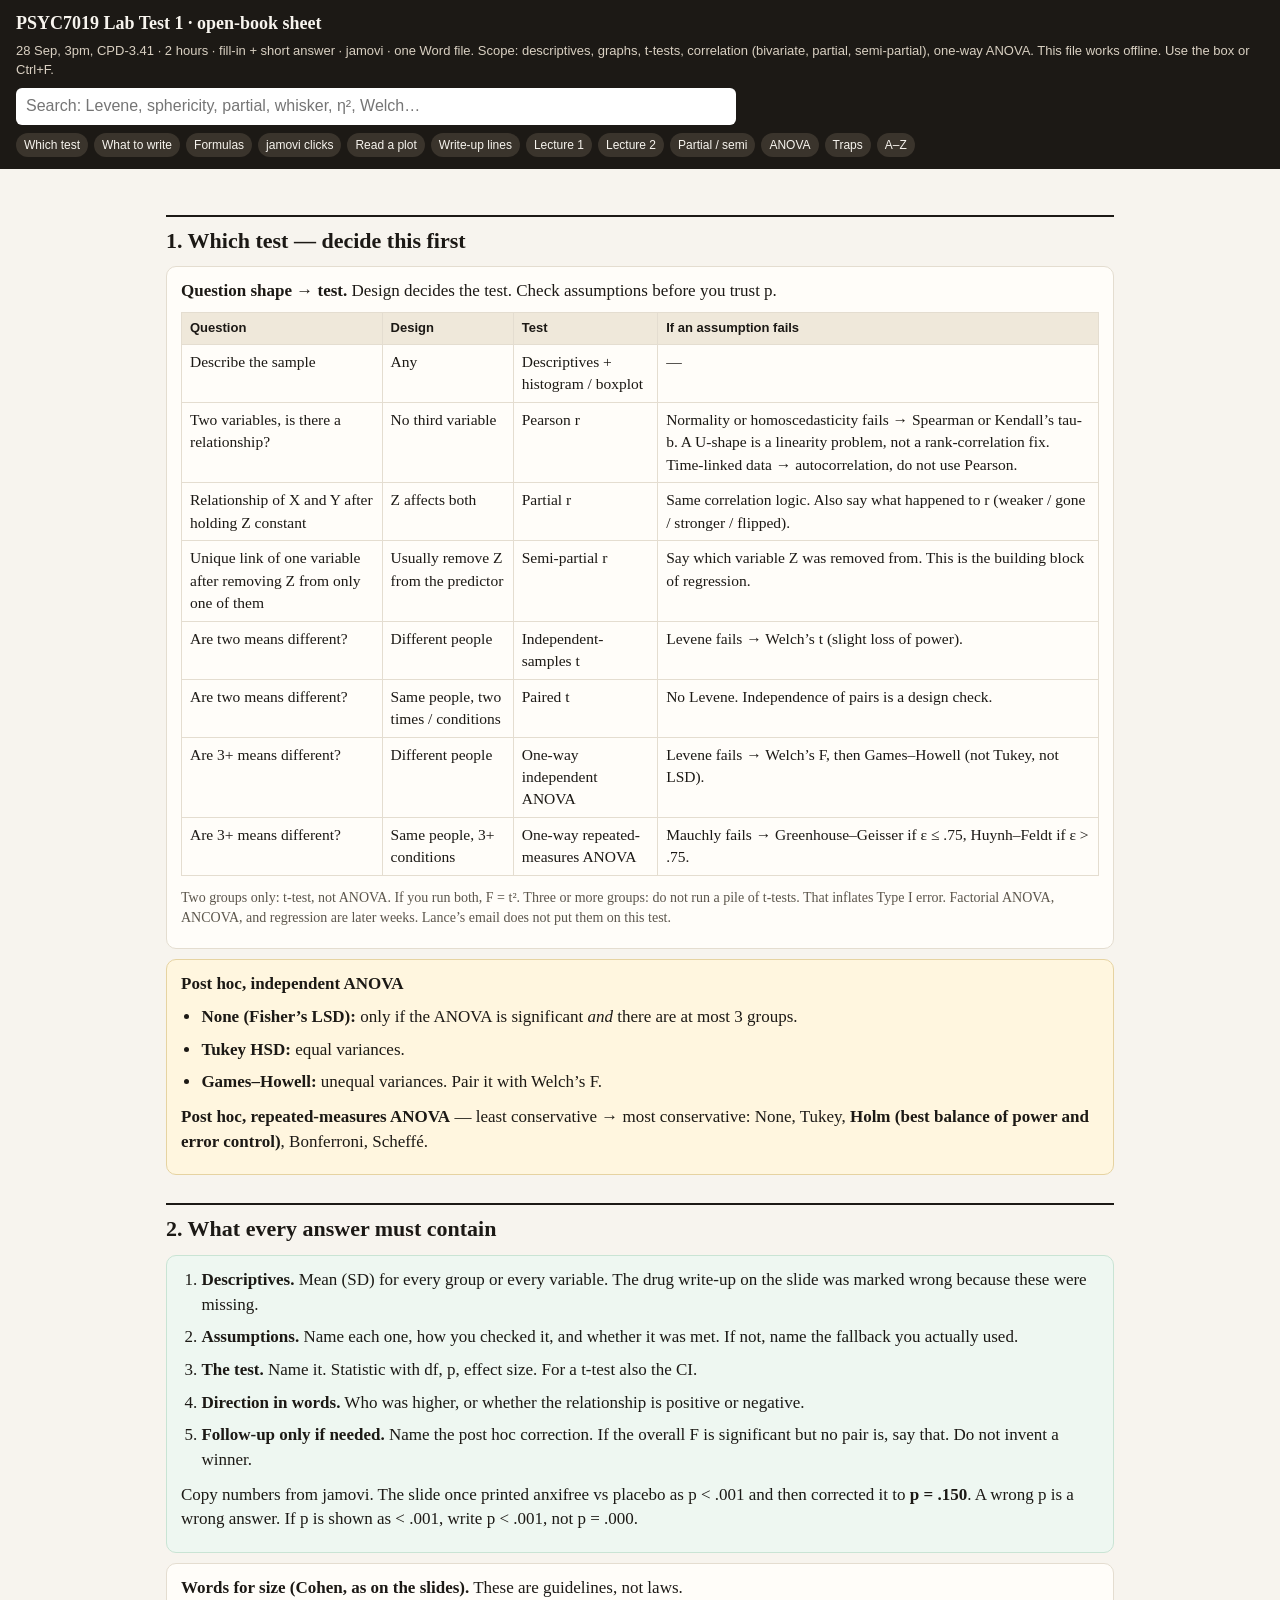
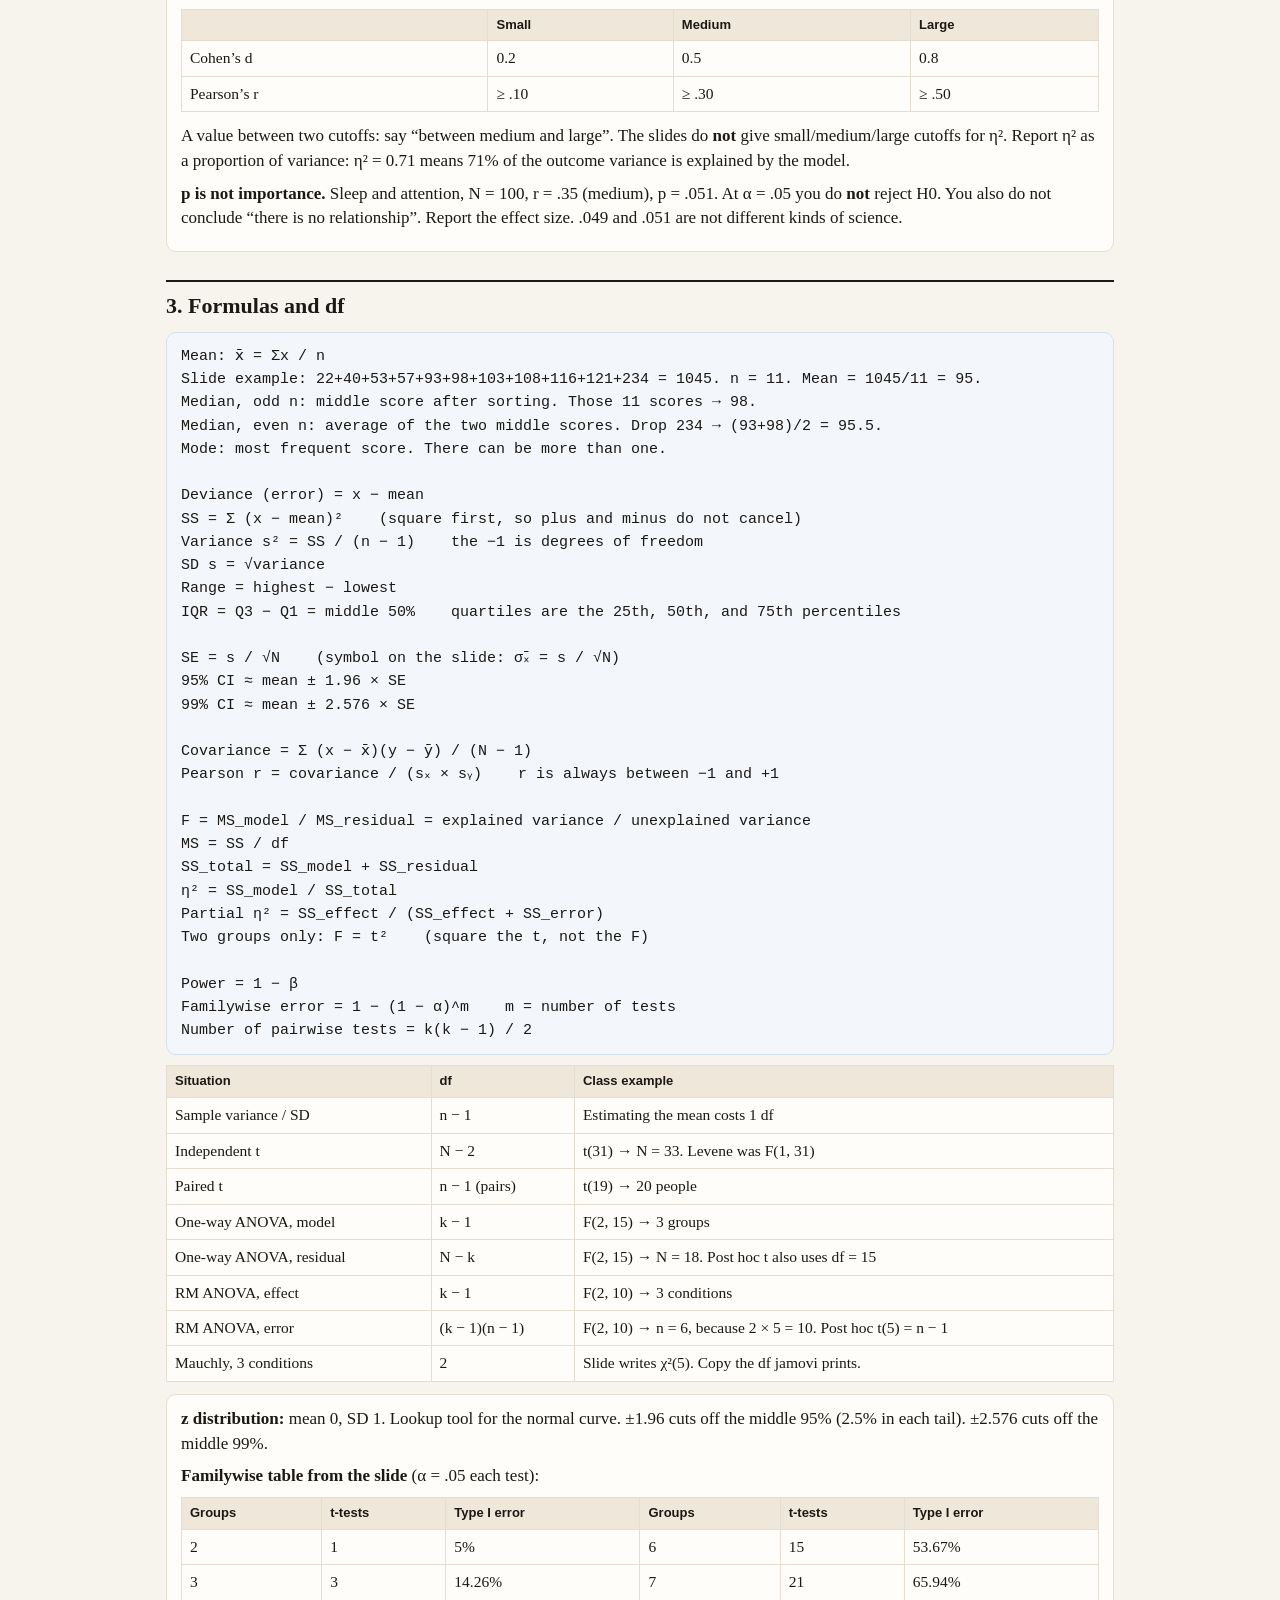
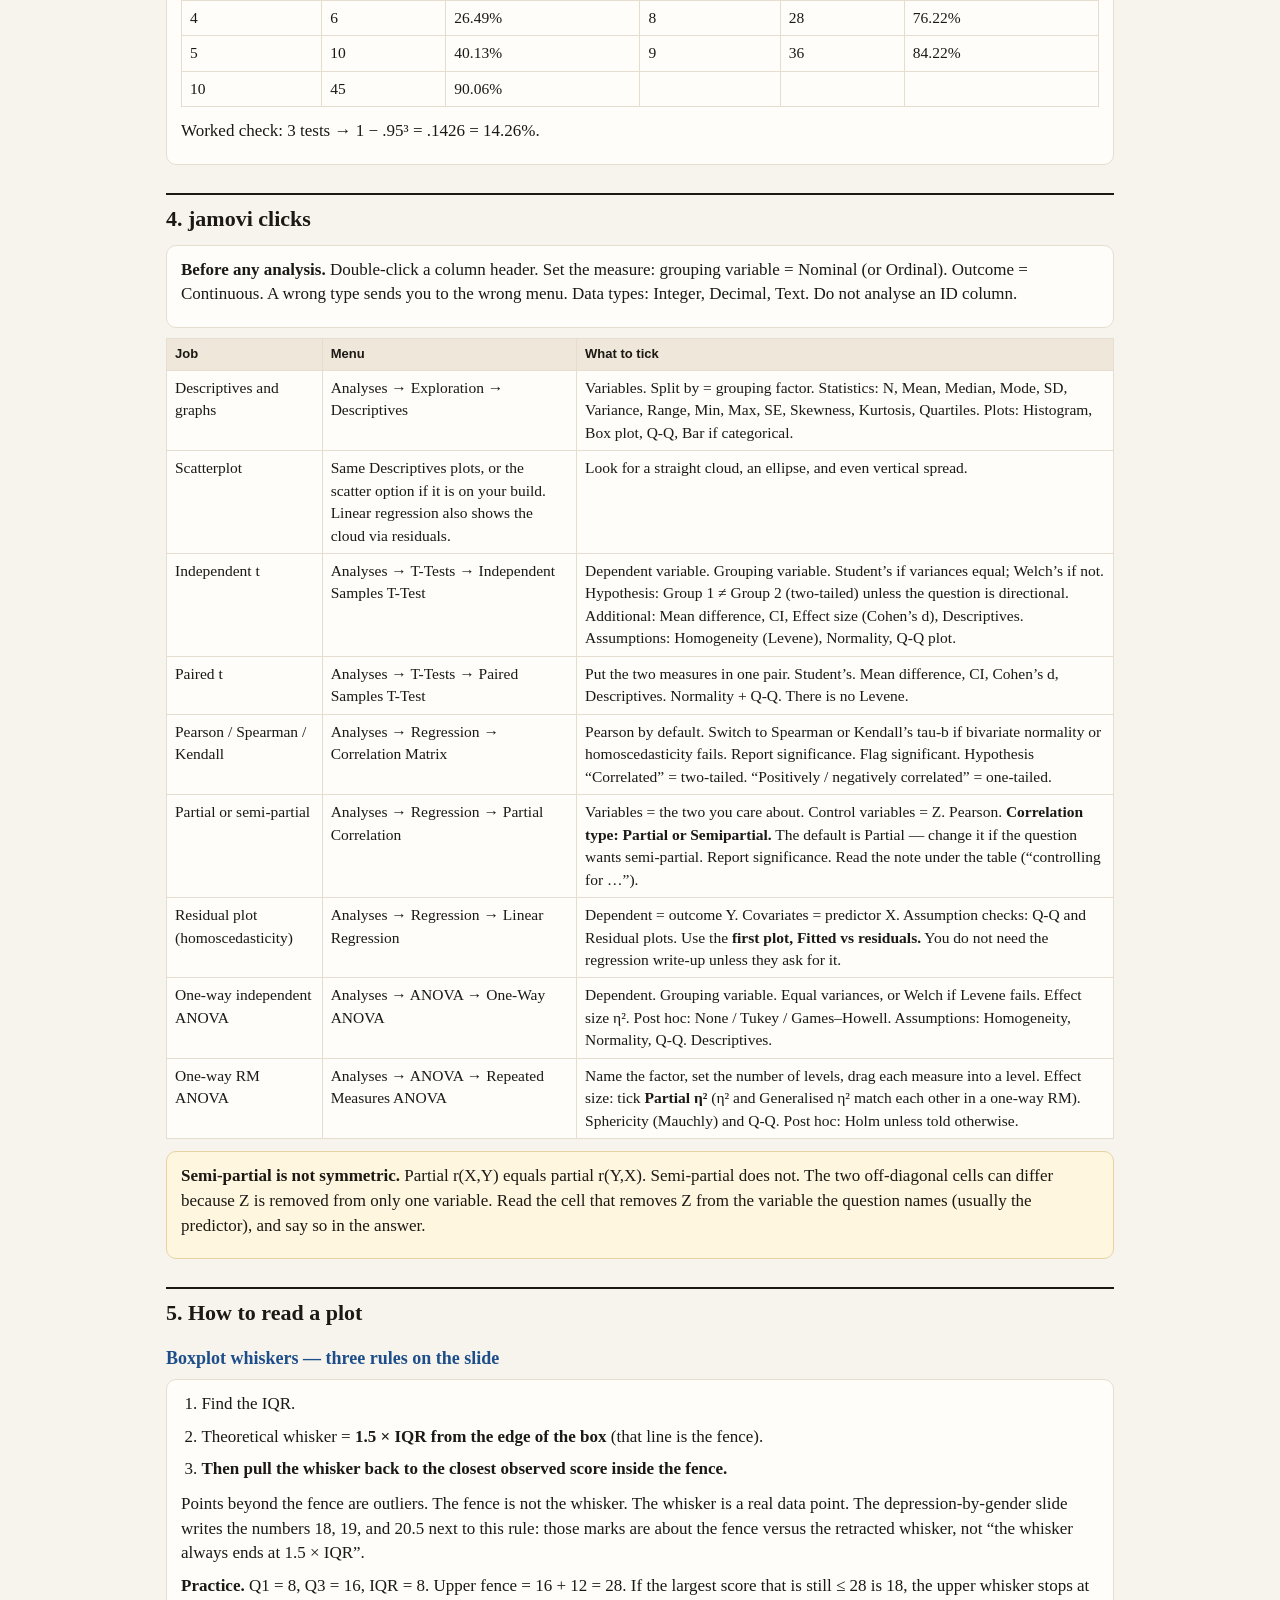
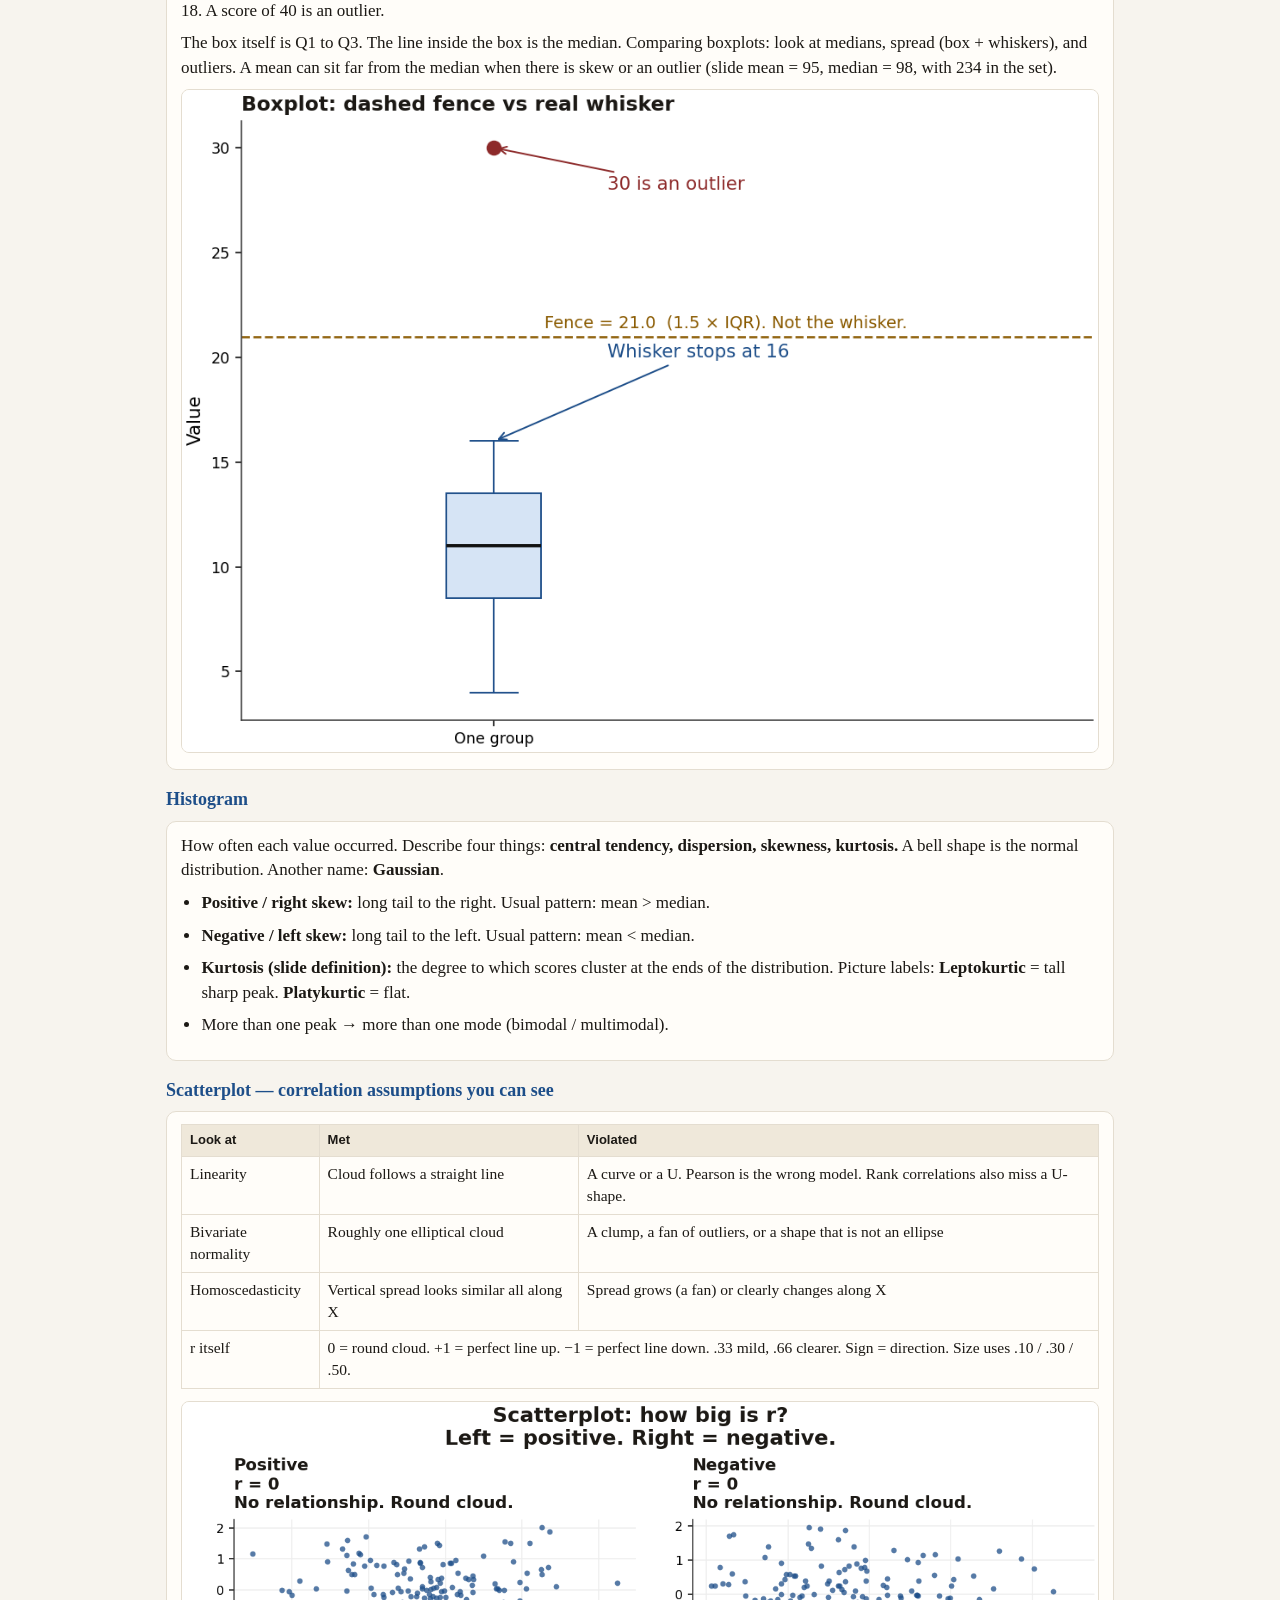
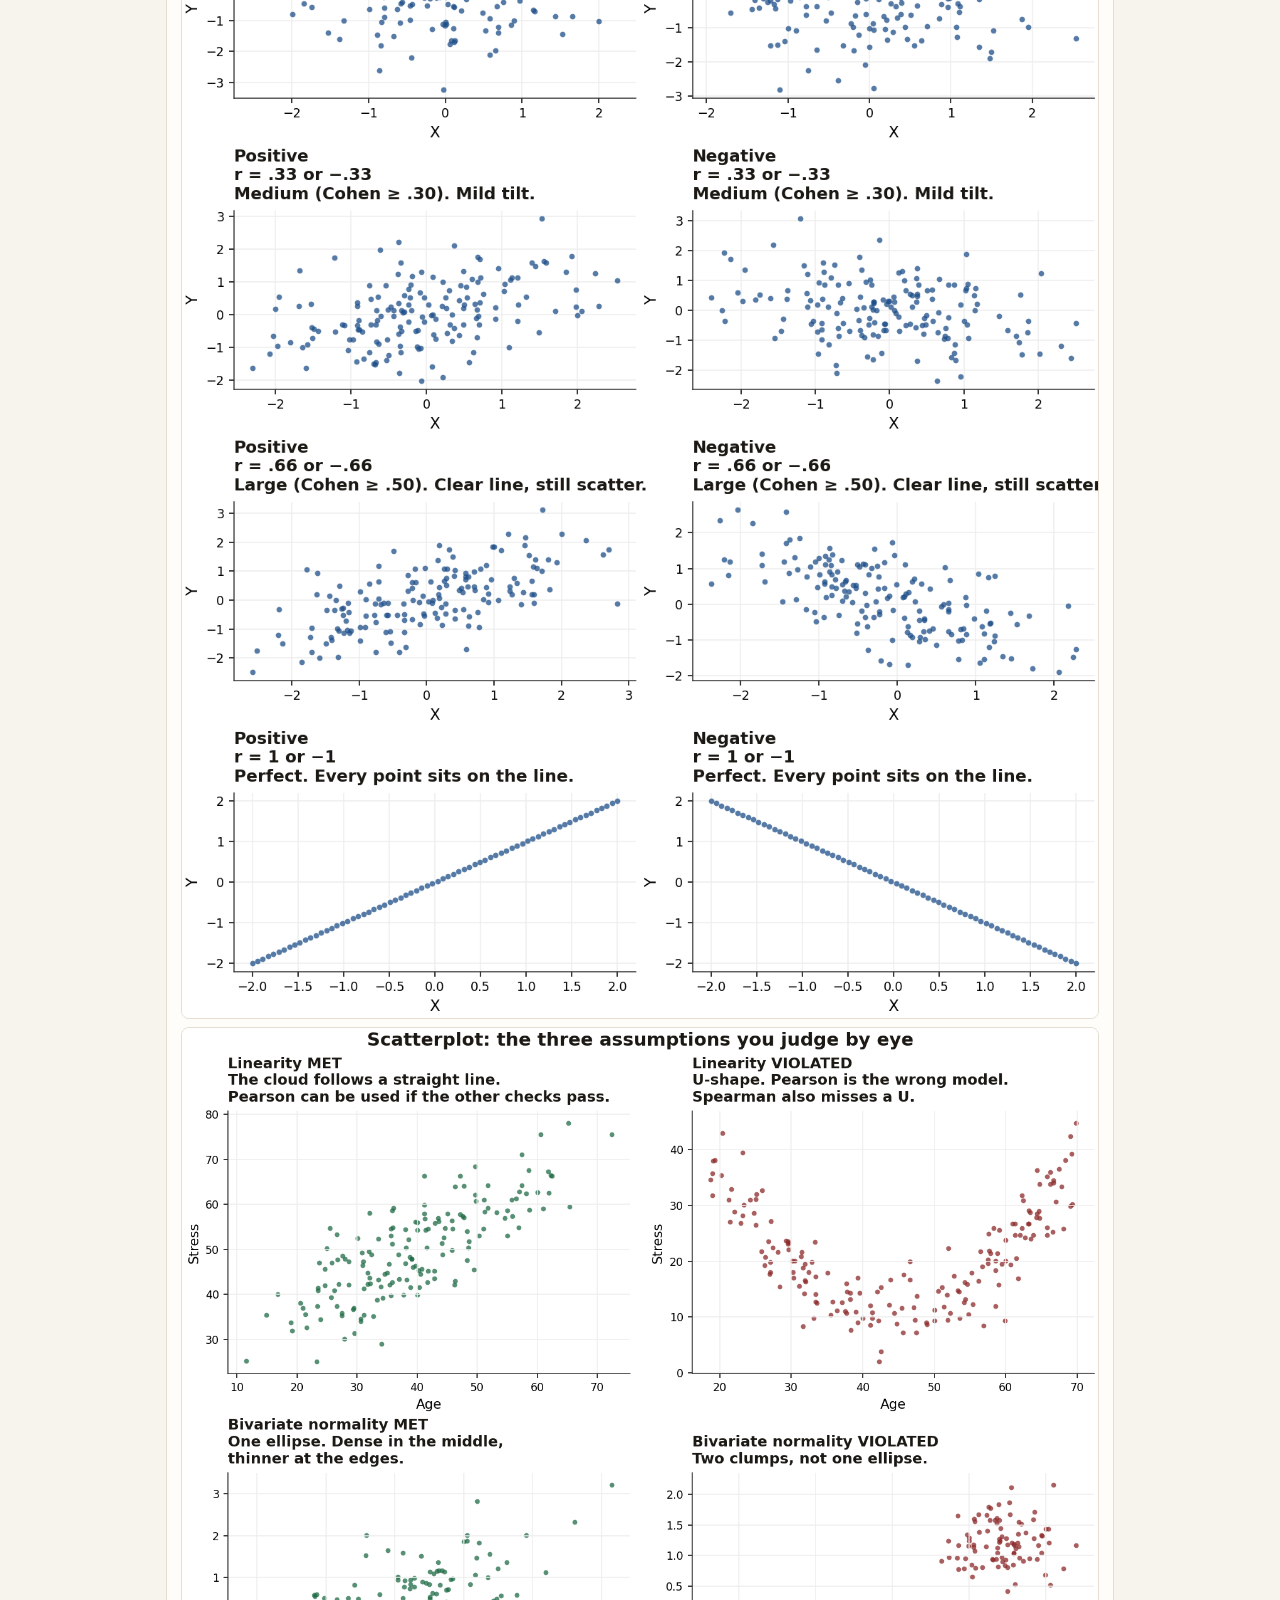
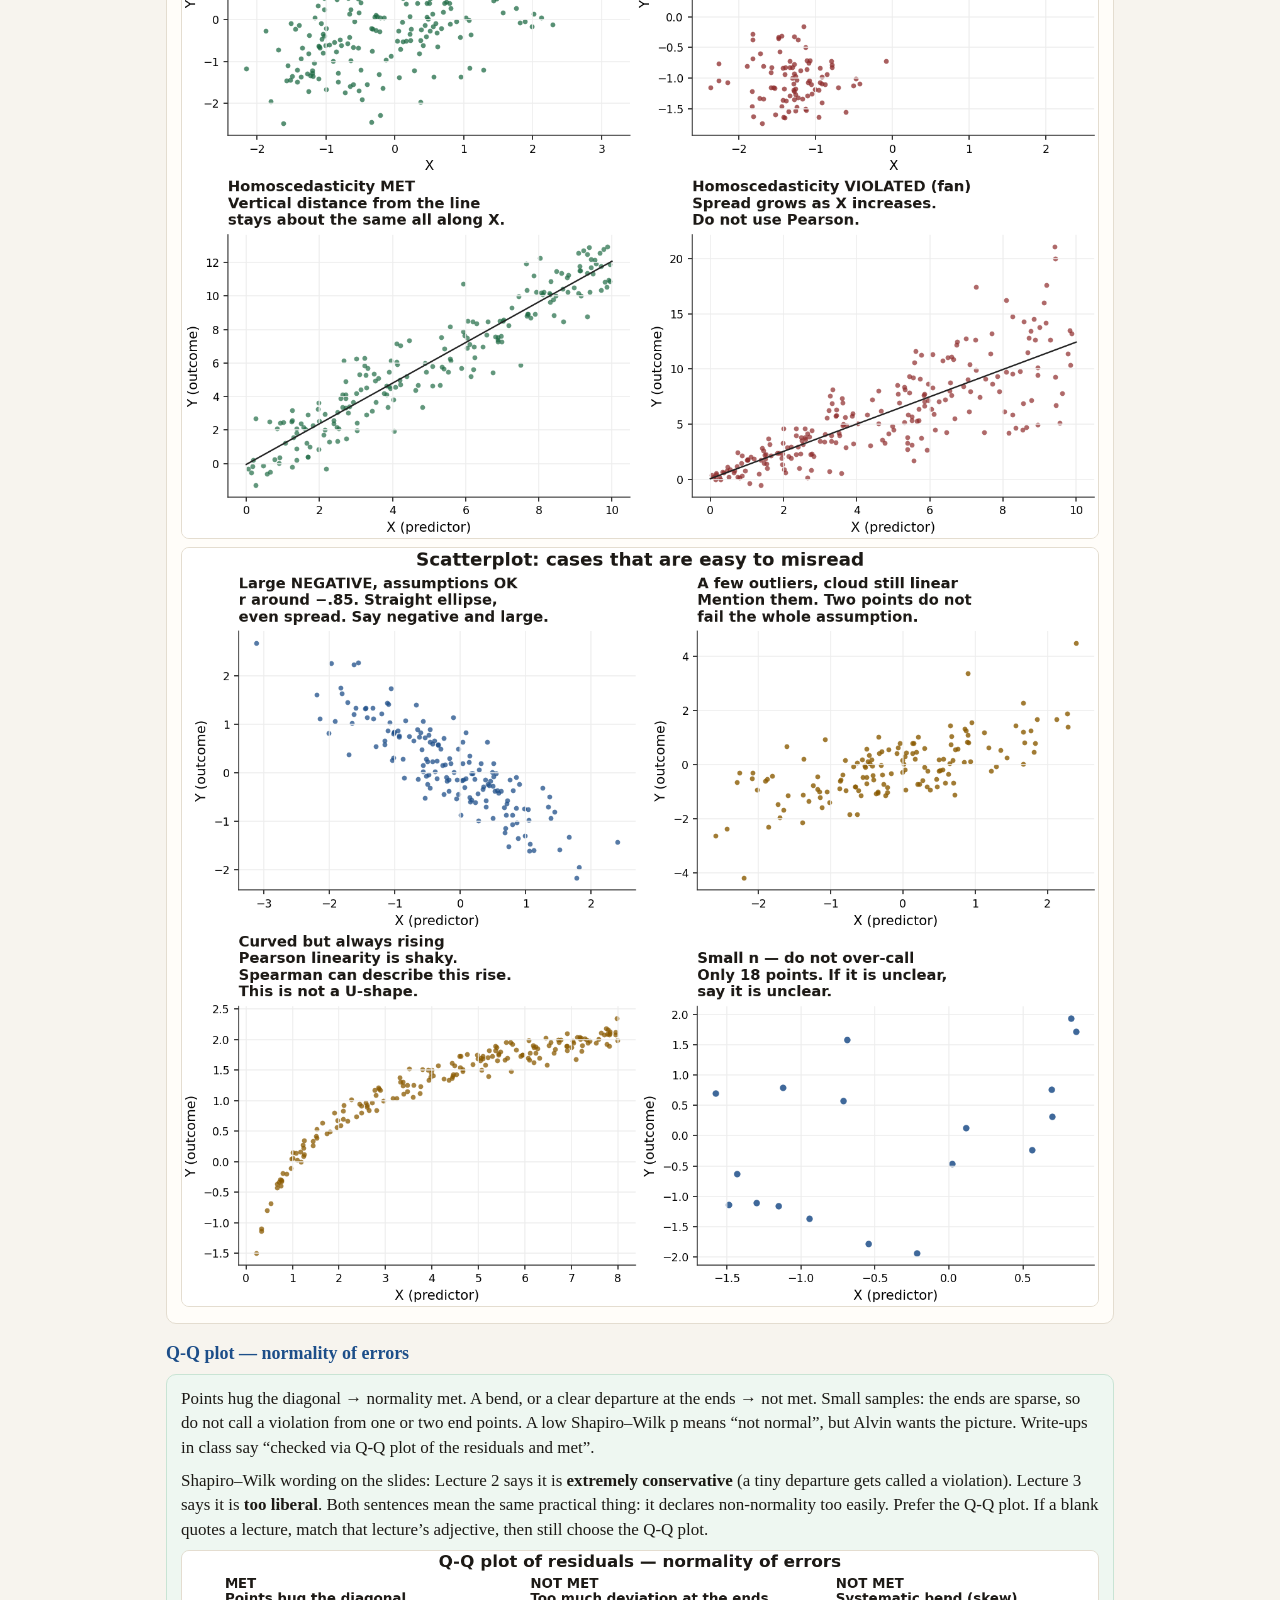
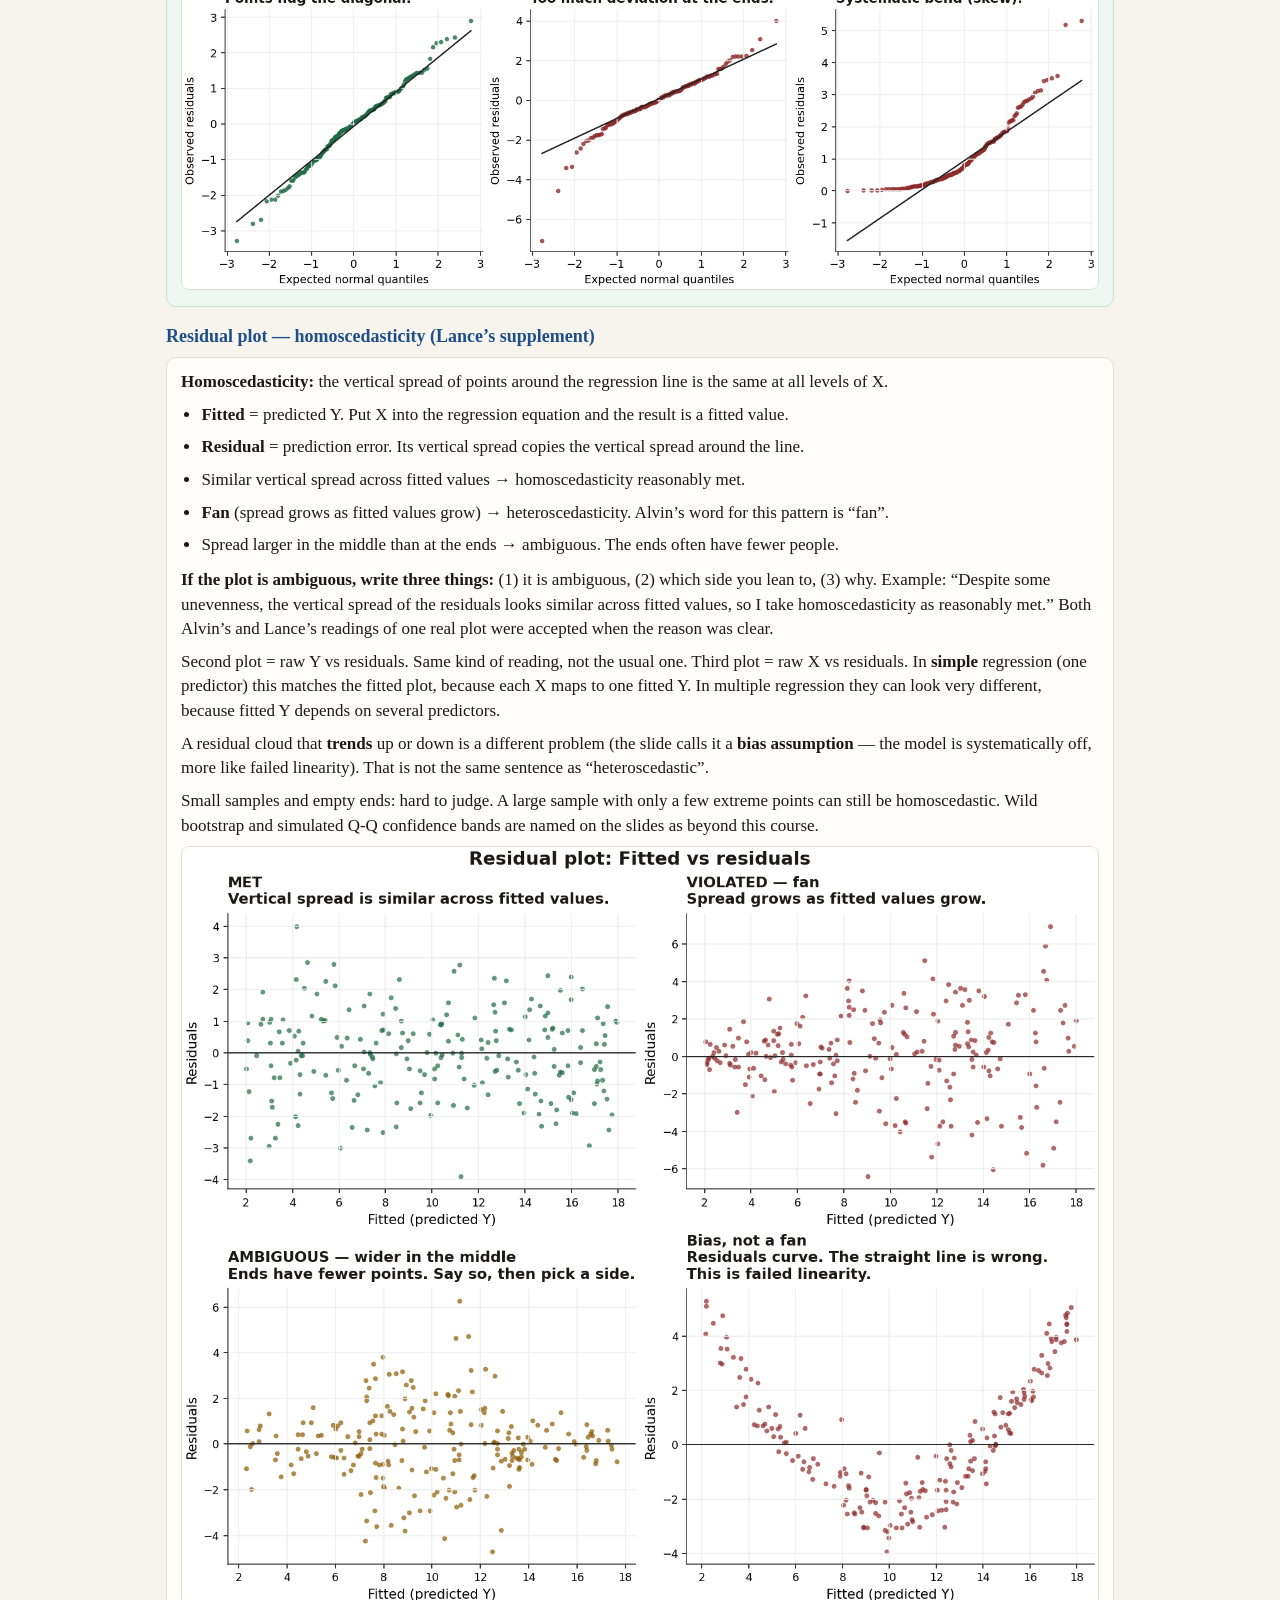
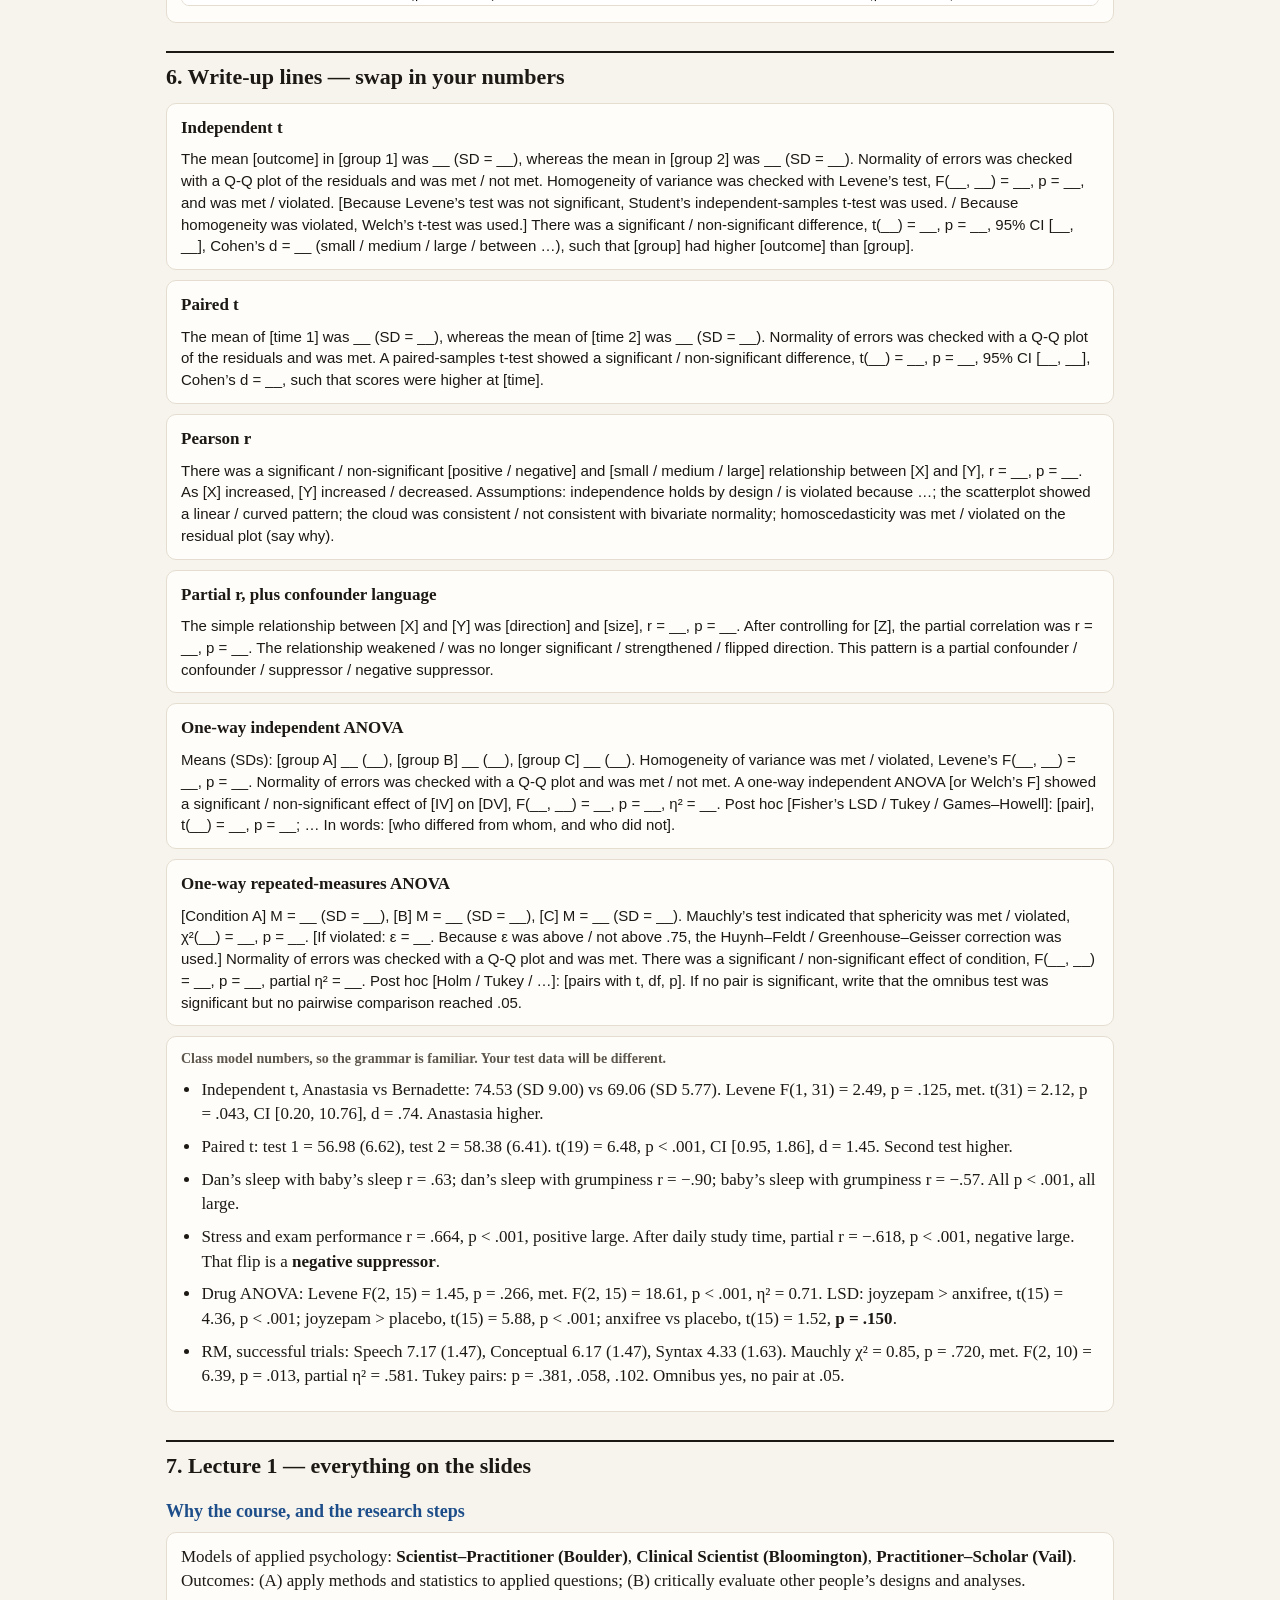
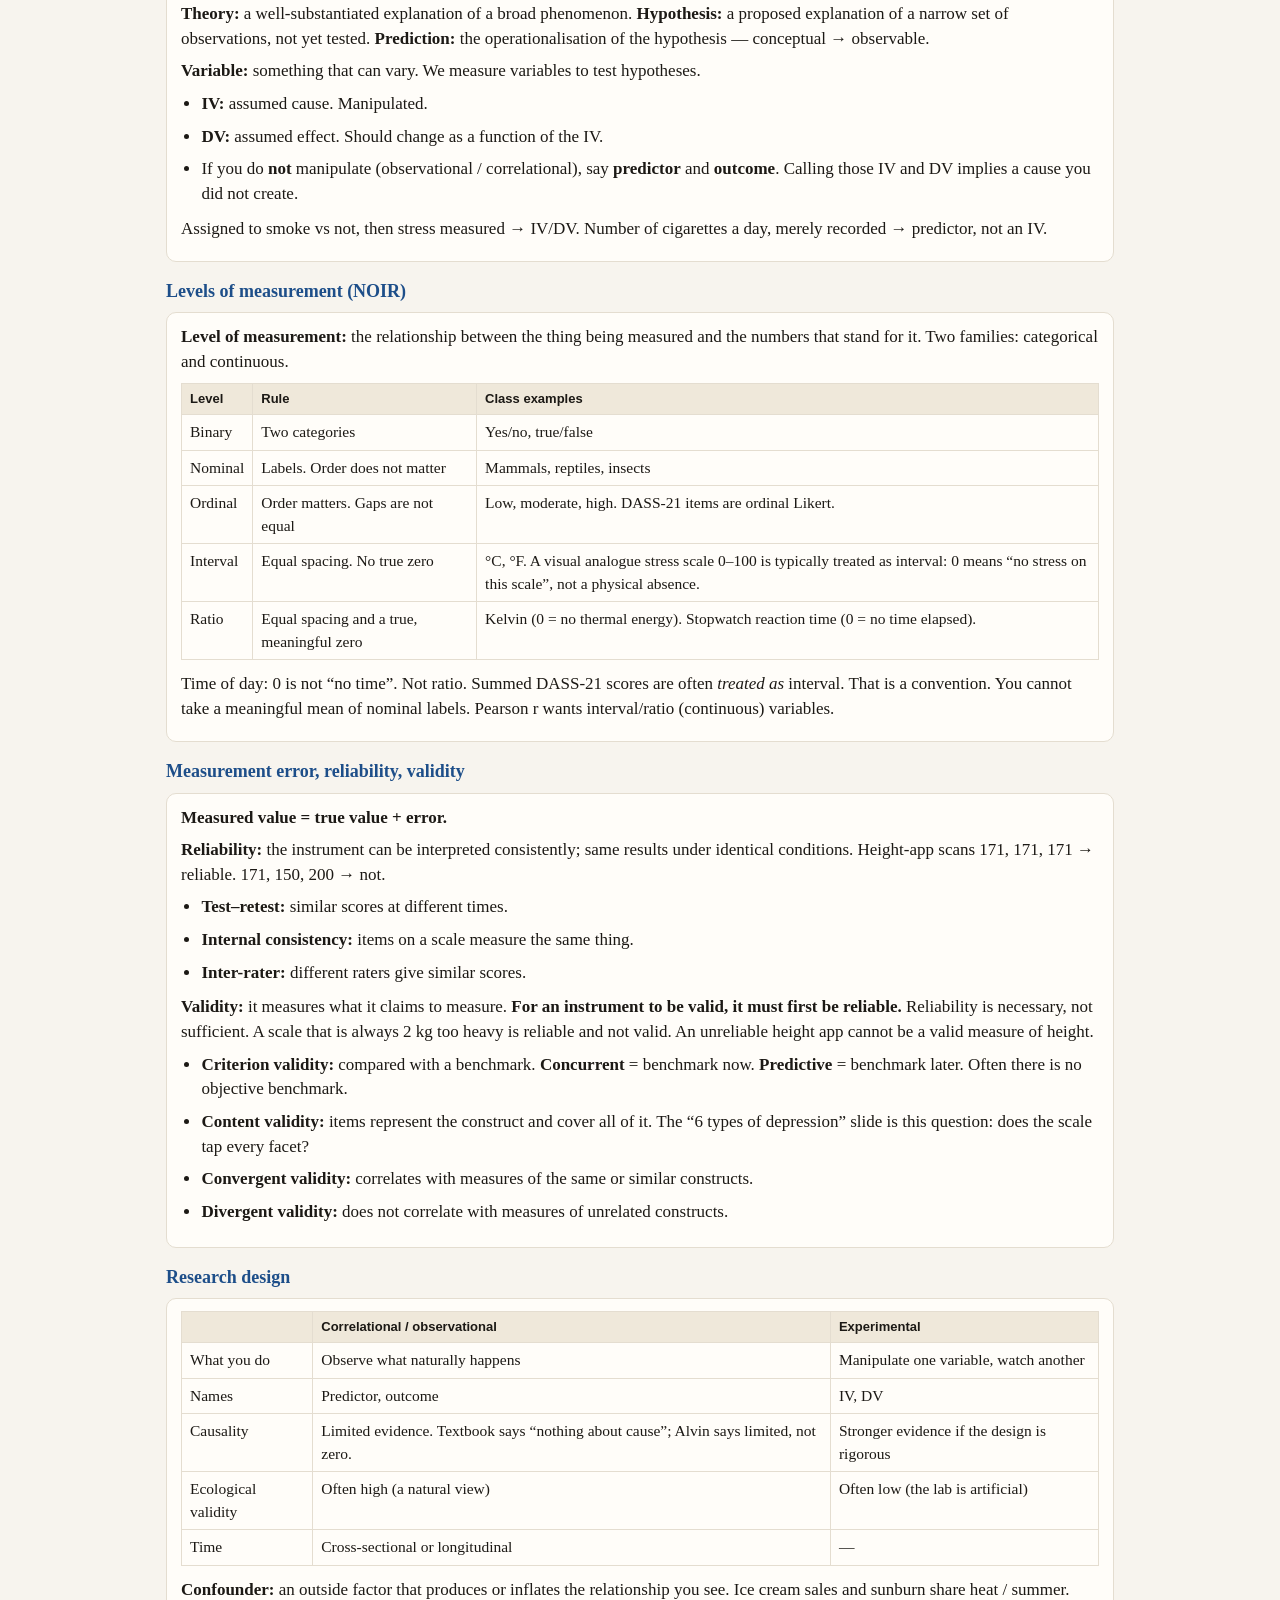
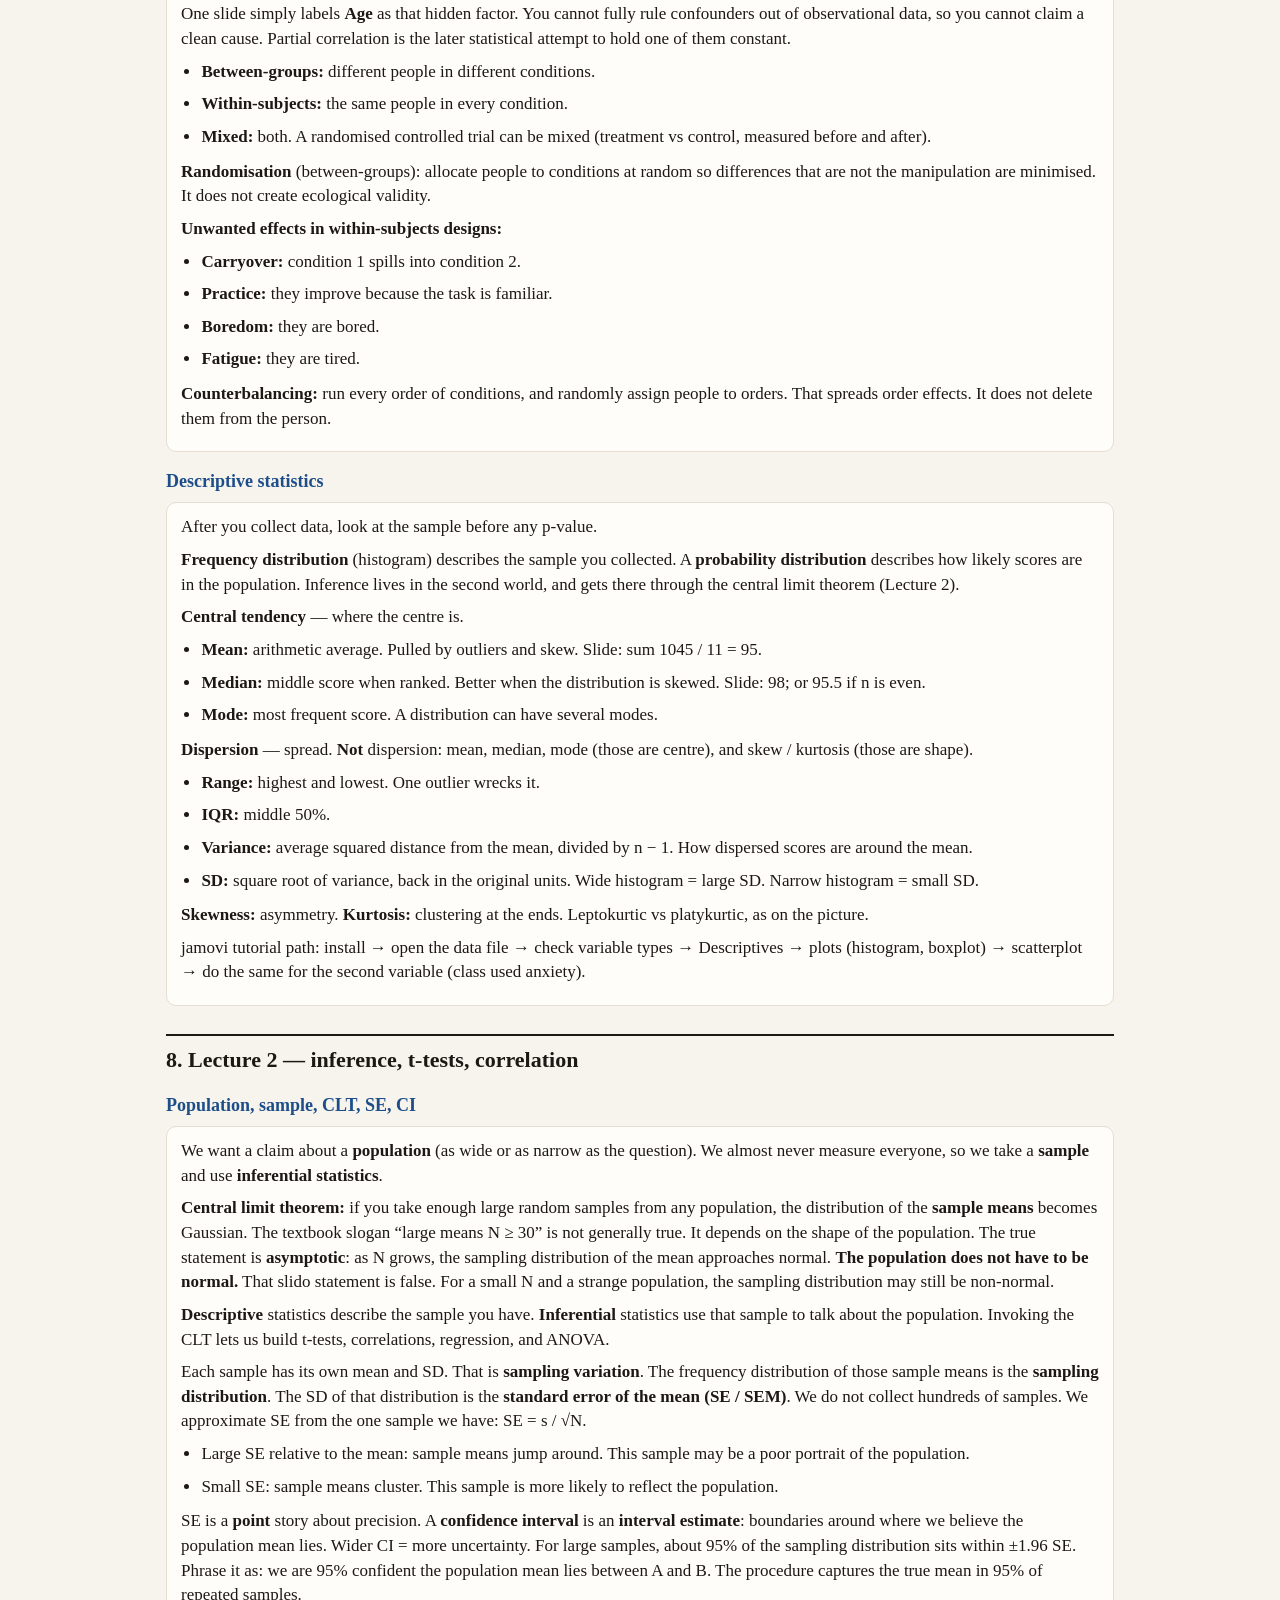
==== docs/lab-test-1/index.html @ 4626833b "Publish the Lab Test 1 revision sheet for classmates. Co-authored-by: Cursor <cursoragent@cursor.com" ====
<!DOCTYPE html>
<html lang="en">
<head>
<meta charset="utf-8">
<meta name="viewport" content="width=device-width, initial-scale=1">
<title>PSYC7019 Lab Test 1 — revision sheet</title>
<style>
  :root { --ink:#1c1915; --muted:#5c564c; --line:#e4ddd0; --paper:#f7f4ee; --card:#fffdf9; --blue:#1d4e89; --green:#1f6b45; --amber:#8a5a00; --red:#8d2a2a; --chip:#efe8da; }
  * { box-sizing: border-box; }
  html { scroll-behavior: smooth; }
  body { margin:0; color:var(--ink); background:var(--paper); font:17px/1.45 "Iowan Old Style", Palatino, Georgia, serif; }
  header { position:sticky; top:0; z-index:20; background:#1c1915; color:#f7f4ee; padding:10px 16px 12px; }
  header h1 { margin:0 0 6px; font-size:18px; font-weight:700; letter-spacing:0; }
  header p { margin:0 0 8px; font-size:13px; color:#d9d0c2; font-family: -apple-system, BlinkMacSystemFont, "Segoe UI", sans-serif; }
  #q { width:100%; max-width:720px; font:16px/1.3 -apple-system, BlinkMacSystemFont, "Segoe UI", sans-serif; padding:8px 10px; border:0; border-radius:6px; }
  nav { display:flex; flex-wrap:wrap; gap:6px; margin-top:8px; }
  nav a { color:#f7f4ee; background:#3a342c; text-decoration:none; font:12px/1 -apple-system, BlinkMacSystemFont, "Segoe UI", sans-serif; padding:6px 8px; border-radius:999px; }
  main { max-width:980px; margin:0 auto; padding:18px 16px 80px; }
  section { margin:0 0 22px; }
  h2 { font-size:22px; margin:28px 0 10px; padding-top:8px; border-top:2px solid var(--ink); }
  h3 { font-size:18px; margin:16px 0 8px; color:var(--blue); }
  p, li { margin:0 0 8px; }
  ul, ol { margin:0 0 10px; padding-left:1.2em; }
  .card, .trap, .do, .formula { background:var(--card); border:1px solid var(--line); border-radius:10px; padding:12px 14px; margin:0 0 10px; }
  .trap { background:#fff6df; border-color:#e6d3a1; }
  .do { background:#eef7f1; border-color:#c9e4d4; }
  .formula { background:#f3f6fb; border-color:#d5e0ef; font-family: ui-monospace, SFMono-Regular, Menlo, Consolas, monospace; font-size:15px; line-height:1.55; }
  .k { font-weight:700; }
  table { width:100%; border-collapse:collapse; background:var(--card); margin:0 0 12px; font-size:15.5px; }
  th, td { border:1px solid var(--line); padding:6px 8px; vertical-align:top; text-align:left; }
  th { background:#efe8da; font-family:-apple-system, BlinkMacSystemFont, "Segoe UI", sans-serif; font-size:13px; }
  .tag { display:inline-block; background:var(--chip); border-radius:999px; padding:1px 8px; font:12px -apple-system, BlinkMacSystemFont, "Segoe UI", sans-serif; margin-right:4px; }
  .hide { display:none !important; }
  pre { white-space:pre-wrap; margin:0; font-family: -apple-system, BlinkMacSystemFont, "Segoe UI", sans-serif; font-size:15px; }
  img.fig { width:100%; height:auto; display:block; margin:8px 0 4px; border:1px solid var(--line); border-radius:8px; background:#fff; }
  .small { color:var(--muted); font-size:14px; }
  #count { font:12px -apple-system, BlinkMacSystemFont, "Segoe UI", sans-serif; color:#d9d0c2; margin-left:8px; }
</style>
</head>
<body>
<header>
  <h1>PSYC7019 Lab Test 1 · open-book sheet</h1>
  <p>28 Sep, 3pm, CPD-3.41 · 2 hours · fill-in + short answer · jamovi · one Word file. Scope: descriptives, graphs, t-tests, correlation (bivariate, partial, semi-partial), one-way ANOVA. This file works offline. Use the box or Ctrl+F.</p>
  <input id="q" type="search" placeholder="Search: Levene, sphericity, partial, whisker, η², Welch…" autocomplete="off">
  <span id="count"></span>
  <nav>
    <a href="#choose">Which test</a>
    <a href="#report">What to write</a>
    <a href="#formula">Formulas</a>
    <a href="#jamovi">jamovi clicks</a>
    <a href="#plots">Read a plot</a>
    <a href="#templates">Write-up lines</a>
    <a href="#l1">Lecture 1</a>
    <a href="#l2">Lecture 2</a>
    <a href="#partial">Partial / semi</a>
    <a href="#l3">ANOVA</a>
    <a href="#traps">Traps</a>
    <a href="#gloss">A–Z</a>
  </nav>
</header>
<main>

<section id="choose" data-search>
<h2>1. Which test — decide this first</h2>
<div class="card">
<p><span class="k">Question shape → test.</span> Design decides the test. Check assumptions before you trust p.</p>
<table>
<tr><th>Question</th><th>Design</th><th>Test</th><th>If an assumption fails</th></tr>
<tr><td>Describe the sample</td><td>Any</td><td>Descriptives + histogram / boxplot</td><td>—</td></tr>
<tr><td>Two variables, is there a relationship?</td><td>No third variable</td><td>Pearson r</td><td>Normality or homoscedasticity fails → Spearman or Kendall’s tau-b. A U-shape is a linearity problem, not a rank-correlation fix. Time-linked data → autocorrelation, do not use Pearson.</td></tr>
<tr><td>Relationship of X and Y after holding Z constant</td><td>Z affects both</td><td>Partial r</td><td>Same correlation logic. Also say what happened to r (weaker / gone / stronger / flipped).</td></tr>
<tr><td>Unique link of one variable after removing Z from only one of them</td><td>Usually remove Z from the predictor</td><td>Semi-partial r</td><td>Say which variable Z was removed from. This is the building block of regression.</td></tr>
<tr><td>Are two means different?</td><td>Different people</td><td>Independent-samples t</td><td>Levene fails → Welch’s t (slight loss of power).</td></tr>
<tr><td>Are two means different?</td><td>Same people, two times / conditions</td><td>Paired t</td><td>No Levene. Independence of pairs is a design check.</td></tr>
<tr><td>Are 3+ means different?</td><td>Different people</td><td>One-way independent ANOVA</td><td>Levene fails → Welch’s F, then Games–Howell (not Tukey, not LSD).</td></tr>
<tr><td>Are 3+ means different?</td><td>Same people, 3+ conditions</td><td>One-way repeated-measures ANOVA</td><td>Mauchly fails → Greenhouse–Geisser if ε ≤ .75, Huynh–Feldt if ε &gt; .75.</td></tr>
</table>
<p class="small">Two groups only: t-test, not ANOVA. If you run both, F = t². Three or more groups: do not run a pile of t-tests. That inflates Type I error. Factorial ANOVA, ANCOVA, and regression are later weeks. Lance’s email does not put them on this test.</p>
</div>
<div class="trap">
<p><span class="k">Post hoc, independent ANOVA</span></p>
<ul>
<li><span class="k">None (Fisher’s LSD):</span> only if the ANOVA is significant <em>and</em> there are at most 3 groups.</li>
<li><span class="k">Tukey HSD:</span> equal variances.</li>
<li><span class="k">Games–Howell:</span> unequal variances. Pair it with Welch’s F.</li>
</ul>
<p><span class="k">Post hoc, repeated-measures ANOVA</span> — least conservative → most conservative: None, Tukey, <span class="k">Holm (best balance of power and error control)</span>, Bonferroni, Scheffé.</p>
</div>
</section>

<section id="report" data-search>
<h2>2. What every answer must contain</h2>
<div class="do">
<ol>
<li><span class="k">Descriptives.</span> Mean (SD) for every group or every variable. The drug write-up on the slide was marked wrong because these were missing.</li>
<li><span class="k">Assumptions.</span> Name each one, how you checked it, and whether it was met. If not, name the fallback you actually used.</li>
<li><span class="k">The test.</span> Name it. Statistic with df, p, effect size. For a t-test also the CI.</li>
<li><span class="k">Direction in words.</span> Who was higher, or whether the relationship is positive or negative.</li>
<li><span class="k">Follow-up only if needed.</span> Name the post hoc correction. If the overall F is significant but no pair is, say that. Do not invent a winner.</li>
</ol>
<p>Copy numbers from jamovi. The slide once printed anxifree vs placebo as p &lt; .001 and then corrected it to <span class="k">p = .150</span>. A wrong p is a wrong answer. If p is shown as &lt; .001, write p &lt; .001, not p = .000.</p>
</div>
<div class="card">
<p><span class="k">Words for size (Cohen, as on the slides).</span> These are guidelines, not laws.</p>
<table>
<tr><th></th><th>Small</th><th>Medium</th><th>Large</th></tr>
<tr><td>Cohen’s d</td><td>0.2</td><td>0.5</td><td>0.8</td></tr>
<tr><td>Pearson’s r</td><td>≥ .10</td><td>≥ .30</td><td>≥ .50</td></tr>
</table>
<p>A value between two cutoffs: say “between medium and large”. The slides do <span class="k">not</span> give small/medium/large cutoffs for η². Report η² as a proportion of variance: η² = 0.71 means 71% of the outcome variance is explained by the model.</p>
<p><span class="k">p is not importance.</span> Sleep and attention, N = 100, r = .35 (medium), p = .051. At α = .05 you do <span class="k">not</span> reject H0. You also do not conclude “there is no relationship”. Report the effect size. .049 and .051 are not different kinds of science.</p>
</div>
</section>

<section id="formula" data-search>
<h2>3. Formulas and df</h2>
<div class="formula">
Mean: x̄ = Σx / n<br>
Slide example: 22+40+53+57+93+98+103+108+116+121+234 = 1045. n = 11. Mean = 1045/11 = 95.<br>
Median, odd n: middle score after sorting. Those 11 scores → 98.<br>
Median, even n: average of the two middle scores. Drop 234 → (93+98)/2 = 95.5.<br>
Mode: most frequent score. There can be more than one.<br><br>
Deviance (error) = x − mean<br>
SS = Σ (x − mean)² &nbsp;&nbsp; (square first, so plus and minus do not cancel)<br>
Variance s² = SS / (n − 1) &nbsp;&nbsp; the −1 is degrees of freedom<br>
SD s = √variance<br>
Range = highest − lowest<br>
IQR = Q3 − Q1 = middle 50% &nbsp;&nbsp; quartiles are the 25th, 50th, and 75th percentiles<br><br>
SE = s / √N &nbsp;&nbsp; (symbol on the slide: σₓ̄ = s / √N)<br>
95% CI ≈ mean ± 1.96 × SE<br>
99% CI ≈ mean ± 2.576 × SE<br><br>
Covariance = Σ (x − x̄)(y − ȳ) / (N − 1)<br>
Pearson r = covariance / (sₓ × sᵧ) &nbsp;&nbsp; r is always between −1 and +1<br><br>
F = MS_model / MS_residual = explained variance / unexplained variance<br>
MS = SS / df<br>
SS_total = SS_model + SS_residual<br>
η² = SS_model / SS_total<br>
Partial η² = SS_effect / (SS_effect + SS_error)<br>
Two groups only: F = t² &nbsp;&nbsp; (square the t, not the F)<br><br>
Power = 1 − β<br>
Familywise error = 1 − (1 − α)^m &nbsp;&nbsp; m = number of tests<br>
Number of pairwise tests = k(k − 1) / 2
</div>
<table>
<tr><th>Situation</th><th>df</th><th>Class example</th></tr>
<tr><td>Sample variance / SD</td><td>n − 1</td><td>Estimating the mean costs 1 df</td></tr>
<tr><td>Independent t</td><td>N − 2</td><td>t(31) → N = 33. Levene was F(1, 31)</td></tr>
<tr><td>Paired t</td><td>n − 1 (pairs)</td><td>t(19) → 20 people</td></tr>
<tr><td>One-way ANOVA, model</td><td>k − 1</td><td>F(2, 15) → 3 groups</td></tr>
<tr><td>One-way ANOVA, residual</td><td>N − k</td><td>F(2, 15) → N = 18. Post hoc t also uses df = 15</td></tr>
<tr><td>RM ANOVA, effect</td><td>k − 1</td><td>F(2, 10) → 3 conditions</td></tr>
<tr><td>RM ANOVA, error</td><td>(k − 1)(n − 1)</td><td>F(2, 10) → n = 6, because 2 × 5 = 10. Post hoc t(5) = n − 1</td></tr>
<tr><td>Mauchly, 3 conditions</td><td>2</td><td>Slide writes χ²(5). Copy the df jamovi prints.</td></tr>
</table>
<div class="card">
<p><span class="k">z distribution:</span> mean 0, SD 1. Lookup tool for the normal curve. ±1.96 cuts off the middle 95% (2.5% in each tail). ±2.576 cuts off the middle 99%.</p>
<p><span class="k">Familywise table from the slide</span> (α = .05 each test):</p>
<table>
<tr><th>Groups</th><th>t-tests</th><th>Type I error</th><th>Groups</th><th>t-tests</th><th>Type I error</th></tr>
<tr><td>2</td><td>1</td><td>5%</td><td>6</td><td>15</td><td>53.67%</td></tr>
<tr><td>3</td><td>3</td><td>14.26%</td><td>7</td><td>21</td><td>65.94%</td></tr>
<tr><td>4</td><td>6</td><td>26.49%</td><td>8</td><td>28</td><td>76.22%</td></tr>
<tr><td>5</td><td>10</td><td>40.13%</td><td>9</td><td>36</td><td>84.22%</td></tr>
<tr><td>10</td><td>45</td><td>90.06%</td><td></td><td></td><td></td></tr>
</table>
<p>Worked check: 3 tests → 1 − .95³ = .1426 = 14.26%.</p>
</div>
</section>

<section id="jamovi" data-search>
<h2>4. jamovi clicks</h2>
<div class="card">
<p><span class="k">Before any analysis.</span> Double-click a column header. Set the measure: grouping variable = Nominal (or Ordinal). Outcome = Continuous. A wrong type sends you to the wrong menu. Data types: Integer, Decimal, Text. Do not analyse an ID column.</p>
</div>
<table>
<tr><th>Job</th><th>Menu</th><th>What to tick</th></tr>
<tr><td>Descriptives and graphs</td><td>Analyses → Exploration → Descriptives</td><td>Variables. Split by = grouping factor. Statistics: N, Mean, Median, Mode, SD, Variance, Range, Min, Max, SE, Skewness, Kurtosis, Quartiles. Plots: Histogram, Box plot, Q-Q, Bar if categorical.</td></tr>
<tr><td>Scatterplot</td><td>Same Descriptives plots, or the scatter option if it is on your build. Linear regression also shows the cloud via residuals.</td><td>Look for a straight cloud, an ellipse, and even vertical spread.</td></tr>
<tr><td>Independent t</td><td>Analyses → T-Tests → Independent Samples T-Test</td><td>Dependent variable. Grouping variable. Student’s if variances equal; Welch’s if not. Hypothesis: Group 1 ≠ Group 2 (two-tailed) unless the question is directional. Additional: Mean difference, CI, Effect size (Cohen’s d), Descriptives. Assumptions: Homogeneity (Levene), Normality, Q-Q plot.</td></tr>
<tr><td>Paired t</td><td>Analyses → T-Tests → Paired Samples T-Test</td><td>Put the two measures in one pair. Student’s. Mean difference, CI, Cohen’s d, Descriptives. Normality + Q-Q. There is no Levene.</td></tr>
<tr><td>Pearson / Spearman / Kendall</td><td>Analyses → Regression → Correlation Matrix</td><td>Pearson by default. Switch to Spearman or Kendall’s tau-b if bivariate normality or homoscedasticity fails. Report significance. Flag significant. Hypothesis “Correlated” = two-tailed. “Positively / negatively correlated” = one-tailed.</td></tr>
<tr><td>Partial or semi-partial</td><td>Analyses → Regression → Partial Correlation</td><td>Variables = the two you care about. Control variables = Z. Pearson. <span class="k">Correlation type: Partial or Semipartial.</span> The default is Partial — change it if the question wants semi-partial. Report significance. Read the note under the table (“controlling for …”).</td></tr>
<tr><td>Residual plot (homoscedasticity)</td><td>Analyses → Regression → Linear Regression</td><td>Dependent = outcome Y. Covariates = predictor X. Assumption checks: Q-Q and Residual plots. Use the <span class="k">first plot, Fitted vs residuals.</span> You do not need the regression write-up unless they ask for it.</td></tr>
<tr><td>One-way independent ANOVA</td><td>Analyses → ANOVA → One-Way ANOVA</td><td>Dependent. Grouping variable. Equal variances, or Welch if Levene fails. Effect size η². Post hoc: None / Tukey / Games–Howell. Assumptions: Homogeneity, Normality, Q-Q. Descriptives.</td></tr>
<tr><td>One-way RM ANOVA</td><td>Analyses → ANOVA → Repeated Measures ANOVA</td><td>Name the factor, set the number of levels, drag each measure into a level. Effect size: tick <span class="k">Partial η²</span> (η² and Generalised η² match each other in a one-way RM). Sphericity (Mauchly) and Q-Q. Post hoc: Holm unless told otherwise.</td></tr>
</table>
<div class="trap">
<p><span class="k">Semi-partial is not symmetric.</span> Partial r(X,Y) equals partial r(Y,X). Semi-partial does not. The two off-diagonal cells can differ because Z is removed from only one variable. Read the cell that removes Z from the variable the question names (usually the predictor), and say so in the answer.</p>
</div>
</section>

<section id="plots" data-search>
<h2>5. How to read a plot</h2>
<h3>Boxplot whiskers — three rules on the slide</h3>
<div class="card">
<ol>
<li>Find the IQR.</li>
<li>Theoretical whisker = <span class="k">1.5 × IQR from the edge of the box</span> (that line is the fence).</li>
<li><span class="k">Then pull the whisker back to the closest observed score inside the fence.</span></li>
</ol>
<p>Points beyond the fence are outliers. The fence is not the whisker. The whisker is a real data point. The depression-by-gender slide writes the numbers 18, 19, and 20.5 next to this rule: those marks are about the fence versus the retracted whisker, not “the whisker always ends at 1.5 × IQR”.</p>
<p><span class="k">Practice.</span> Q1 = 8, Q3 = 16, IQR = 8. Upper fence = 16 + 12 = 28. If the largest score that is still ≤ 28 is 18, the upper whisker stops at 18. A score of 40 is an outlier.</p>
<p>The box itself is Q1 to Q3. The line inside the box is the median. Comparing boxplots: look at medians, spread (box + whiskers), and outliers. A mean can sit far from the median when there is skew or an outlier (slide mean = 95, median = 98, with 234 in the set).</p>
<img class="fig" src="plot-examples/06-boxplot.png" alt="Boxplot showing the 1.5 IQR fence above the whisker, and an outlier at 30.">
</div>
<h3>Histogram</h3>
<div class="card">
<p>How often each value occurred. Describe four things: <span class="k">central tendency, dispersion, skewness, kurtosis.</span> A bell shape is the normal distribution. Another name: <span class="k">Gaussian</span>.</p>
<ul>
<li><span class="k">Positive / right skew:</span> long tail to the right. Usual pattern: mean &gt; median.</li>
<li><span class="k">Negative / left skew:</span> long tail to the left. Usual pattern: mean &lt; median.</li>
<li><span class="k">Kurtosis (slide definition):</span> the degree to which scores cluster at the ends of the distribution. Picture labels: <span class="k">Leptokurtic</span> = tall sharp peak. <span class="k">Platykurtic</span> = flat.</li>
<li>More than one peak → more than one mode (bimodal / multimodal).</li>
</ul>
</div>
<h3>Scatterplot — correlation assumptions you can see</h3>
<div class="card">
<table>
<tr><th>Look at</th><th>Met</th><th>Violated</th></tr>
<tr><td>Linearity</td><td>Cloud follows a straight line</td><td>A curve or a U. Pearson is the wrong model. Rank correlations also miss a U-shape.</td></tr>
<tr><td>Bivariate normality</td><td>Roughly one elliptical cloud</td><td>A clump, a fan of outliers, or a shape that is not an ellipse</td></tr>
<tr><td>Homoscedasticity</td><td>Vertical spread looks similar all along X</td><td>Spread grows (a fan) or clearly changes along X</td></tr>
<tr><td>r itself</td><td colspan="2">0 = round cloud. +1 = perfect line up. −1 = perfect line down. .33 mild, .66 clearer. Sign = direction. Size uses .10 / .30 / .50.</td></tr>
</table>
<img class="fig" src="plot-examples/01-scatter-correlation-size.png" alt="Scatterplots for r of 0, .33, .66, and 1, positive and negative.">
<img class="fig" src="plot-examples/02-scatter-assumptions.png" alt="Scatterplots showing linearity, bivariate normality, and homoscedasticity met and violated.">
<img class="fig" src="plot-examples/03-scatter-tricky.png" alt="Tricky scatterplots: strong negative, a few outliers, a rising curve, and a small sample.">
</div>
<h3>Q-Q plot — normality of errors</h3>
<div class="do">
<p>Points hug the diagonal → normality met. A bend, or a clear departure at the ends → not met. Small samples: the ends are sparse, so do not call a violation from one or two end points. A low Shapiro–Wilk p means “not normal”, but Alvin wants the picture. Write-ups in class say “checked via Q-Q plot of the residuals and met”.</p>
<p>Shapiro–Wilk wording on the slides: Lecture 2 says it is <span class="k">extremely conservative</span> (a tiny departure gets called a violation). Lecture 3 says it is <span class="k">too liberal</span>. Both sentences mean the same practical thing: it declares non-normality too easily. Prefer the Q-Q plot. If a blank quotes a lecture, match that lecture’s adjective, then still choose the Q-Q plot.</p>
<img class="fig" src="plot-examples/05-qq-plots.png" alt="Q-Q plots: points on the line, ends peeling off, and a skewed bend.">
</div>
<h3>Residual plot — homoscedasticity (Lance’s supplement)</h3>
<div class="card">
<p><span class="k">Homoscedasticity:</span> the vertical spread of points around the regression line is the same at all levels of X.</p>
<ul>
<li><span class="k">Fitted</span> = predicted Y. Put X into the regression equation and the result is a fitted value.</li>
<li><span class="k">Residual</span> = prediction error. Its vertical spread copies the vertical spread around the line.</li>
<li>Similar vertical spread across fitted values → homoscedasticity reasonably met.</li>
<li><span class="k">Fan</span> (spread grows as fitted values grow) → heteroscedasticity. Alvin’s word for this pattern is “fan”.</li>
<li>Spread larger in the middle than at the ends → ambiguous. The ends often have fewer people.</li>
</ul>
<p><span class="k">If the plot is ambiguous, write three things:</span> (1) it is ambiguous, (2) which side you lean to, (3) why. Example: “Despite some unevenness, the vertical spread of the residuals looks similar across fitted values, so I take homoscedasticity as reasonably met.” Both Alvin’s and Lance’s readings of one real plot were accepted when the reason was clear.</p>
<p>Second plot = raw Y vs residuals. Same kind of reading, not the usual one. Third plot = raw X vs residuals. In <span class="k">simple</span> regression (one predictor) this matches the fitted plot, because each X maps to one fitted Y. In multiple regression they can look very different, because fitted Y depends on several predictors.</p>
<p>A residual cloud that <span class="k">trends</span> up or down is a different problem (the slide calls it a <span class="k">bias assumption</span> — the model is systematically off, more like failed linearity). That is not the same sentence as “heteroscedastic”.</p>
<p>Small samples and empty ends: hard to judge. A large sample with only a few extreme points can still be homoscedastic. Wild bootstrap and simulated Q-Q confidence bands are named on the slides as beyond this course.</p>
<img class="fig" src="plot-examples/04-residual-plots.png" alt="Residual plots: even spread, a fan, a middle bulge, and a curved bias pattern.">
</div>
</section>

<section id="templates" data-search>
<h2>6. Write-up lines — swap in your numbers</h2>
<div class="card">
<p class="k">Independent t</p>
<pre>The mean [outcome] in [group 1] was __ (SD = __), whereas the mean in [group 2] was __ (SD = __). Normality of errors was checked with a Q-Q plot of the residuals and was met / not met. Homogeneity of variance was checked with Levene’s test, F(__, __) = __, p = __, and was met / violated. [Because Levene’s test was not significant, Student’s independent-samples t-test was used. / Because homogeneity was violated, Welch’s t-test was used.] There was a significant / non-significant difference, t(__) = __, p = __, 95% CI [__, __], Cohen’s d = __ (small / medium / large / between …), such that [group] had higher [outcome] than [group].</pre>
</div>
<div class="card">
<p class="k">Paired t</p>
<pre>The mean of [time 1] was __ (SD = __), whereas the mean of [time 2] was __ (SD = __). Normality of errors was checked with a Q-Q plot of the residuals and was met. A paired-samples t-test showed a significant / non-significant difference, t(__) = __, p = __, 95% CI [__, __], Cohen’s d = __, such that scores were higher at [time].</pre>
</div>
<div class="card">
<p class="k">Pearson r</p>
<pre>There was a significant / non-significant [positive / negative] and [small / medium / large] relationship between [X] and [Y], r = __, p = __. As [X] increased, [Y] increased / decreased. Assumptions: independence holds by design / is violated because …; the scatterplot showed a linear / curved pattern; the cloud was consistent / not consistent with bivariate normality; homoscedasticity was met / violated on the residual plot (say why).</pre>
</div>
<div class="card">
<p class="k">Partial r, plus confounder language</p>
<pre>The simple relationship between [X] and [Y] was [direction] and [size], r = __, p = __. After controlling for [Z], the partial correlation was r = __, p = __. The relationship weakened / was no longer significant / strengthened / flipped direction. This pattern is a partial confounder / confounder / suppressor / negative suppressor.</pre>
</div>
<div class="card">
<p class="k">One-way independent ANOVA</p>
<pre>Means (SDs): [group A] __ (__), [group B] __ (__), [group C] __ (__). Homogeneity of variance was met / violated, Levene’s F(__, __) = __, p = __. Normality of errors was checked with a Q-Q plot and was met / not met. A one-way independent ANOVA [or Welch’s F] showed a significant / non-significant effect of [IV] on [DV], F(__, __) = __, p = __, η² = __. Post hoc [Fisher’s LSD / Tukey / Games–Howell]: [pair], t(__) = __, p = __; … In words: [who differed from whom, and who did not].</pre>
</div>
<div class="card">
<p class="k">One-way repeated-measures ANOVA</p>
<pre>[Condition A] M = __ (SD = __), [B] M = __ (SD = __), [C] M = __ (SD = __). Mauchly’s test indicated that sphericity was met / violated, χ²(__) = __, p = __. [If violated: ε = __. Because ε was above / not above .75, the Huynh–Feldt / Greenhouse–Geisser correction was used.] Normality of errors was checked with a Q-Q plot and was met. There was a significant / non-significant effect of condition, F(__, __) = __, p = __, partial η² = __. Post hoc [Holm / Tukey / …]: [pairs with t, df, p]. If no pair is significant, write that the omnibus test was significant but no pairwise comparison reached .05.</pre>
</div>
<div class="card">
<p class="small k">Class model numbers, so the grammar is familiar. Your test data will be different.</p>
<ul>
<li>Independent t, Anastasia vs Bernadette: 74.53 (SD 9.00) vs 69.06 (SD 5.77). Levene F(1, 31) = 2.49, p = .125, met. t(31) = 2.12, p = .043, CI [0.20, 10.76], d = .74. Anastasia higher.</li>
<li>Paired t: test 1 = 56.98 (6.62), test 2 = 58.38 (6.41). t(19) = 6.48, p &lt; .001, CI [0.95, 1.86], d = 1.45. Second test higher.</li>
<li>Dan’s sleep with baby’s sleep r = .63; dan’s sleep with grumpiness r = −.90; baby’s sleep with grumpiness r = −.57. All p &lt; .001, all large.</li>
<li>Stress and exam performance r = .664, p &lt; .001, positive large. After daily study time, partial r = −.618, p &lt; .001, negative large. That flip is a <span class="k">negative suppressor</span>.</li>
<li>Drug ANOVA: Levene F(2, 15) = 1.45, p = .266, met. F(2, 15) = 18.61, p &lt; .001, η² = 0.71. LSD: joyzepam &gt; anxifree, t(15) = 4.36, p &lt; .001; joyzepam &gt; placebo, t(15) = 5.88, p &lt; .001; anxifree vs placebo, t(15) = 1.52, <span class="k">p = .150</span>.</li>
<li>RM, successful trials: Speech 7.17 (1.47), Conceptual 6.17 (1.47), Syntax 4.33 (1.63). Mauchly χ² = 0.85, p = .720, met. F(2, 10) = 6.39, p = .013, partial η² = .581. Tukey pairs: p = .381, .058, .102. Omnibus yes, no pair at .05.</li>
</ul>
</div>
</section>

<section id="l1" data-search>
<h2>7. Lecture 1 — everything on the slides</h2>
<h3>Why the course, and the research steps</h3>
<div class="card">
<p>Models of applied psychology: <span class="k">Scientist–Practitioner (Boulder)</span>, <span class="k">Clinical Scientist (Bloomington)</span>, <span class="k">Practitioner–Scholar (Vail)</span>. Outcomes: (A) apply methods and statistics to applied questions; (B) critically evaluate other people’s designs and analyses.</p>
<p><span class="k">Theory:</span> a well-substantiated explanation of a broad phenomenon. <span class="k">Hypothesis:</span> a proposed explanation of a narrow set of observations, not yet tested. <span class="k">Prediction:</span> the operationalisation of the hypothesis — conceptual → observable.</p>
<p><span class="k">Variable:</span> something that can vary. We measure variables to test hypotheses.</p>
<ul>
<li><span class="k">IV:</span> assumed cause. Manipulated.</li>
<li><span class="k">DV:</span> assumed effect. Should change as a function of the IV.</li>
<li>If you do <span class="k">not</span> manipulate (observational / correlational), say <span class="k">predictor</span> and <span class="k">outcome</span>. Calling those IV and DV implies a cause you did not create.</li>
</ul>
<p>Assigned to smoke vs not, then stress measured → IV/DV. Number of cigarettes a day, merely recorded → predictor, not an IV.</p>
</div>
<h3>Levels of measurement (NOIR)</h3>
<div class="card">
<p><span class="k">Level of measurement:</span> the relationship between the thing being measured and the numbers that stand for it. Two families: categorical and continuous.</p>
<table>
<tr><th>Level</th><th>Rule</th><th>Class examples</th></tr>
<tr><td>Binary</td><td>Two categories</td><td>Yes/no, true/false</td></tr>
<tr><td>Nominal</td><td>Labels. Order does not matter</td><td>Mammals, reptiles, insects</td></tr>
<tr><td>Ordinal</td><td>Order matters. Gaps are not equal</td><td>Low, moderate, high. DASS-21 items are ordinal Likert.</td></tr>
<tr><td>Interval</td><td>Equal spacing. No true zero</td><td>°C, °F. A visual analogue stress scale 0–100 is typically treated as interval: 0 means “no stress on this scale”, not a physical absence.</td></tr>
<tr><td>Ratio</td><td>Equal spacing and a true, meaningful zero</td><td>Kelvin (0 = no thermal energy). Stopwatch reaction time (0 = no time elapsed).</td></tr>
</table>
<p>Time of day: 0 is not “no time”. Not ratio. Summed DASS-21 scores are often <em>treated as</em> interval. That is a convention. You cannot take a meaningful mean of nominal labels. Pearson r wants interval/ratio (continuous) variables.</p>
</div>
<h3>Measurement error, reliability, validity</h3>
<div class="card">
<p><span class="k">Measured value = true value + error.</span></p>
<p><span class="k">Reliability:</span> the instrument can be interpreted consistently; same results under identical conditions. Height-app scans 171, 171, 171 → reliable. 171, 150, 200 → not.</p>
<ul>
<li><span class="k">Test–retest:</span> similar scores at different times.</li>
<li><span class="k">Internal consistency:</span> items on a scale measure the same thing.</li>
<li><span class="k">Inter-rater:</span> different raters give similar scores.</li>
</ul>
<p><span class="k">Validity:</span> it measures what it claims to measure. <span class="k">For an instrument to be valid, it must first be reliable.</span> Reliability is necessary, not sufficient. A scale that is always 2 kg too heavy is reliable and not valid. An unreliable height app cannot be a valid measure of height.</p>
<ul>
<li><span class="k">Criterion validity:</span> compared with a benchmark. <span class="k">Concurrent</span> = benchmark now. <span class="k">Predictive</span> = benchmark later. Often there is no objective benchmark.</li>
<li><span class="k">Content validity:</span> items represent the construct and cover all of it. The “6 types of depression” slide is this question: does the scale tap every facet?</li>
<li><span class="k">Convergent validity:</span> correlates with measures of the same or similar constructs.</li>
<li><span class="k">Divergent validity:</span> does not correlate with measures of unrelated constructs.</li>
</ul>
</div>
<h3>Research design</h3>
<div class="card">
<table>
<tr><th></th><th>Correlational / observational</th><th>Experimental</th></tr>
<tr><td>What you do</td><td>Observe what naturally happens</td><td>Manipulate one variable, watch another</td></tr>
<tr><td>Names</td><td>Predictor, outcome</td><td>IV, DV</td></tr>
<tr><td>Causality</td><td>Limited evidence. Textbook says “nothing about cause”; Alvin says limited, not zero.</td><td>Stronger evidence if the design is rigorous</td></tr>
<tr><td>Ecological validity</td><td>Often high (a natural view)</td><td>Often low (the lab is artificial)</td></tr>
<tr><td>Time</td><td>Cross-sectional or longitudinal</td><td>—</td></tr>
</table>
<p><span class="k">Confounder:</span> an outside factor that produces or inflates the relationship you see. Ice cream sales and sunburn share heat / summer. One slide simply labels <span class="k">Age</span> as that hidden factor. You cannot fully rule confounders out of observational data, so you cannot claim a clean cause. Partial correlation is the later statistical attempt to hold one of them constant.</p>
<ul>
<li><span class="k">Between-groups:</span> different people in different conditions.</li>
<li><span class="k">Within-subjects:</span> the same people in every condition.</li>
<li><span class="k">Mixed:</span> both. A randomised controlled trial can be mixed (treatment vs control, measured before and after).</li>
</ul>
<p><span class="k">Randomisation</span> (between-groups): allocate people to conditions at random so differences that are not the manipulation are minimised. It does not create ecological validity.</p>
<p><span class="k">Unwanted effects in within-subjects designs:</span></p>
<ul>
<li><span class="k">Carryover:</span> condition 1 spills into condition 2.</li>
<li><span class="k">Practice:</span> they improve because the task is familiar.</li>
<li><span class="k">Boredom:</span> they are bored.</li>
<li><span class="k">Fatigue:</span> they are tired.</li>
</ul>
<p><span class="k">Counterbalancing:</span> run every order of conditions, and randomly assign people to orders. That spreads order effects. It does not delete them from the person.</p>
</div>
<h3>Descriptive statistics</h3>
<div class="card">
<p>After you collect data, look at the sample before any p-value.</p>
<p><span class="k">Frequency distribution</span> (histogram) describes the sample you collected. A <span class="k">probability distribution</span> describes how likely scores are in the population. Inference lives in the second world, and gets there through the central limit theorem (Lecture 2).</p>
<p><span class="k">Central tendency</span> — where the centre is.</p>
<ul>
<li><span class="k">Mean:</span> arithmetic average. Pulled by outliers and skew. Slide: sum 1045 / 11 = 95.</li>
<li><span class="k">Median:</span> middle score when ranked. Better when the distribution is skewed. Slide: 98; or 95.5 if n is even.</li>
<li><span class="k">Mode:</span> most frequent score. A distribution can have several modes.</li>
</ul>
<p><span class="k">Dispersion</span> — spread. <span class="k">Not</span> dispersion: mean, median, mode (those are centre), and skew / kurtosis (those are shape).</p>
<ul>
<li><span class="k">Range:</span> highest and lowest. One outlier wrecks it.</li>
<li><span class="k">IQR:</span> middle 50%.</li>
<li><span class="k">Variance:</span> average squared distance from the mean, divided by n − 1. How dispersed scores are around the mean.</li>
<li><span class="k">SD:</span> square root of variance, back in the original units. Wide histogram = large SD. Narrow histogram = small SD.</li>
</ul>
<p><span class="k">Skewness:</span> asymmetry. <span class="k">Kurtosis:</span> clustering at the ends. Leptokurtic vs platykurtic, as on the picture.</p>
<p>jamovi tutorial path: install → open the data file → check variable types → Descriptives → plots (histogram, boxplot) → scatterplot → do the same for the second variable (class used anxiety).</p>
</div>
</section>

<section id="l2" data-search>
<h2>8. Lecture 2 — inference, t-tests, correlation</h2>
<h3>Population, sample, CLT, SE, CI</h3>
<div class="card">
<p>We want a claim about a <span class="k">population</span> (as wide or as narrow as the question). We almost never measure everyone, so we take a <span class="k">sample</span> and use <span class="k">inferential statistics</span>.</p>
<p><span class="k">Central limit theorem:</span> if you take enough large random samples from any population, the distribution of the <span class="k">sample means</span> becomes Gaussian. The textbook slogan “large means N ≥ 30” is not generally true. It depends on the shape of the population. The true statement is <span class="k">asymptotic</span>: as N grows, the sampling distribution of the mean approaches normal. <span class="k">The population does not have to be normal.</span> That slido statement is false. For a small N and a strange population, the sampling distribution may still be non-normal.</p>
<p><span class="k">Descriptive</span> statistics describe the sample you have. <span class="k">Inferential</span> statistics use that sample to talk about the population. Invoking the CLT lets us build t-tests, correlations, regression, and ANOVA.</p>
<p>Each sample has its own mean and SD. That is <span class="k">sampling variation</span>. The frequency distribution of those sample means is the <span class="k">sampling distribution</span>. The SD of that distribution is the <span class="k">standard error of the mean (SE / SEM)</span>. We do not collect hundreds of samples. We approximate SE from the one sample we have: SE = s / √N.</p>
<ul>
<li>Large SE relative to the mean: sample means jump around. This sample may be a poor portrait of the population.</li>
<li>Small SE: sample means cluster. This sample is more likely to reflect the population.</li>
</ul>
<p>SE is a <span class="k">point</span> story about precision. A <span class="k">confidence interval</span> is an <span class="k">interval estimate</span>: boundaries around where we believe the population mean lies. Wider CI = more uncertainty. For large samples, about 95% of the sampling distribution sits within ±1.96 SE. Phrase it as: we are 95% confident the population mean lies between A and B. The procedure captures the true mean in 95% of repeated samples.</p>
</div>
<h3>NHST, errors, power, effect size</h3>
<div class="card">
<p>Modern psychology uses <span class="k">null hypothesis significance testing</span>, a blend of the Fisher framework and the Neyman–Pearson framework.</p>
<ul>
<li><span class="k">H0:</span> the effect is absent.</li>
<li><span class="k">H1:</span> the effect is present.</li>
<li>You do not prove H1. You <span class="k">reject H0</span> (some support for H1) or <span class="k">fail to reject H0</span>. Failing to reject is not “H0 is true”.</li>
</ul>
<p><span class="k">Test statistic:</span> a number whose frequency under the null is known. Fit a model, then ask how often a result this extreme would appear if there were no effect. That tail probability is p.</p>
<p><span class="k">One-tailed:</span> directional hypothesis. <span class="k">Two-tailed:</span> non-directional. Use two-tailed unless the question states a direction. In jamovi, “≠” or “Correlated” is two-tailed.</p>
<table>
<tr><th></th><th>Reality: no effect</th><th>Reality: effect exists</th></tr>
<tr><td>We conclude there is an effect</td><td><span class="k">Type I error</span>, rate α. False positive.</td><td>Correct detection. This rate is power = 1 − β.</td></tr>
<tr><td>We conclude there is no effect</td><td>Correct.</td><td><span class="k">Type II error</span>, rate β. A miss.</td></tr>
</table>
<ul>
<li>α is usually <span class="k">.05</span>. In 100 experiments where nothing is real, about 5 look significant.</li>
<li>β is usually <span class="k">.20</span>. In 100 experiments where an effect is real, about 20 miss it. Power is then .80.</li>
<li>Tightening one error inflates the other. Psychology is stricter about Type I (“the lesser of the two evils”).</li>
<li>Many tests on the same data inflate Type I error. That rate across the family of tests is the <span class="k">familywise error rate</span>. This is why ANOVA exists.</li>
</ul>
<p><span class="k">Effect size:</span> magnitude and/or direction of the observed effect. Statistical significance does not mean the effect is important. Cohen’s d and Pearson’s r cutoffs are in the formula section.</p>
<p><span class="k">Sample size:</span> to plan N you need the test, the effect size, α, and β. Tool named on the slide: <span class="k">G*Power</span>.</p>
<p><span class="k">Every inferential model:</span> Outcome = Model + Error. The model is only as good as its assumptions. If they are violated, do not trust the result. Check assumptions before the p-value.</p>
</div>
<h3>t-tests</h3>
<div class="card">
<p>Use a t-test when the question is whether the average of an outcome differs between two conditions. Example on the slide: is anxiety higher in parents than in non-parents?</p>
<table>
<tr><th></th><th>Independent-samples t</th><th>Paired-samples t</th></tr>
<tr><td>Who</td><td>Different people in each condition</td><td>Same people measured twice. Repeated measures break independence, so the independent t is illegal.</td></tr>
<tr><td>H0</td><td>The two population means are identical. Difference = 0.</td><td>The mean difference is 0.</td></tr>
<tr><td>H1</td><td>The means are not identical.</td><td>The means are not identical.</td></tr>
<tr><td>Assumptions</td><td>1. Independence — look at the design. 2. Normality of errors — Q-Q of residuals. 3. Homogeneity of variance — Levene.</td><td>1. Independence of pairs — design. 2. Normality of errors — Q-Q. No Levene.</td></tr>
<tr><td>Fallback</td><td>Welch’s t if Levene is significant. Slight loss of power. Welch does not assume equal variances.</td><td>—</td></tr>
<tr><td>Upgrade when groups &gt; 2</td><td>One-way independent ANOVA</td><td>One-way RM ANOVA</td></tr>
</table>
<p><span class="k">Degrees of freedom:</span> how many data points are still free to vary after mathematical constraints. Every parameter you estimate costs one df. The pie chart: estimating the mean, and the t-test’s parameters, use a thin slice; almost all df stay as residual df.</p>
<p>Levene: p &gt; .05 means the assumption is <span class="k">not</span> violated (the slide’s phrase: “great .05, so the assumption is not violated”). p &lt; .05 means it is violated.</p>
</div>
<h3>Covariance and correlation</h3>
<div class="card">
<p>Variance of one variable is how far scores sit from their own mean. If two variables are related, when one moves away from its mean the other should move the same way (positive covariance) or the opposite way (negative covariance). The crisp-packet / advert graph shows paired deviations; products with the same sign build a positive covariance.</p>
<p>Covariance cannot be compared across studies because it depends on the units (packets vs grams). <span class="k">Standardising</span> it produces <span class="k">Pearson’s r</span>, which must lie between −1 and +1. r is a standardised covariance.</p>
<p><span class="k">Assumptions of Pearson correlation:</span></p>
<ol>
<li><span class="k">Independence</span> — design. <span class="k">Autocorrelation</span> is the correlation of an observation with a later observation at a lag. Sleep tonight is tied to sleep tomorrow, so the days are not independent people. Named alternatives: AR, MA, ARMA, ARIMA. You only need to spot the problem.</li>
<li><span class="k">Linearity</span> — scatterplot.</li>
<li><span class="k">Bivariate normality</span> — scatterplot.</li>
<li><span class="k">Homoscedasticity</span> — scatterplot, but residuals are easier.</li>
</ol>
<p>If bivariate normality and/or homoscedasticity fail, use a non-parametric correlation: <span class="k">Spearman</span> or <span class="k">Kendall’s tau-b</span>.</p>
<p><span class="k">Correlation is not regression.</span> Correlation is a symmetric standardised association. Regression is a directional prediction model. They are related, and with two variables the significance tests are close, but you do not report them as the same thing. Semi-partial correlation is what later becomes a predictor’s unique contribution in regression (Week 7).</p>
</div>
</section>

<section id="partial" data-search>
<h2>9. Partial and semi-partial — Lance’s supplement + Lecture 3 recap</h2>
<div class="card">
<p>Both ask about X and Y <span class="k">after a third variable Z</span>. If there is no Z, there is only a simple correlation.</p>
<p>Think of circles (or squares, as on Field’s exam diagram) as variance.</p>
<ul>
<li>Simple r = the overlap of X and Y. On the exam-anxiety slide that overlap is <span class="k">19.4%</span> of exam-performance variance. Revision time’s slice is marked <span class="k">15.7%</span>, and each predictor also has a unique slice. A further panel shows variance accounted for by <span class="k">both</span> exam anxiety and revision time, versus unique anxiety and unique revision.</li>
<li><span class="k">Partial correlation:</span> remove Z from <span class="k">both</span> X and Y. Keep only the remaining X–Y overlap (the brown area). Compare that overlap with the <span class="k">remaining</span> variance of the outcome after Z is removed (the area inside the thick line, not the whole circle). You can describe it from X’s remaining variance or from Y’s; use the outcome.</li>
<li><span class="k">Semi-partial correlation:</span> remove Z from <span class="k">only one</span> variable (the supplement’s picture removes Z from X, the predictor). The overlap you keep is still the brown area, but you compare it with the <span class="k">whole</span> outcome circle, because Z was not removed from Y.</li>
</ul>
<p>Partial tends to be <span class="k">larger</span> than semi-partial, because the same brown area is judged against a smaller denominator (what is left of Y, not all of Y).</p>
<p>The other semi-partial, if X is the outcome and you remove Z from Y: delete the Z–Y overlap, and compare the remaining X–Y overlap with the whole of X.</p>
</div>
<div class="trap">
<p><span class="k">After you control Z, name what happened.</span></p>
<table>
<tr><th>What happens to the X–Y relationship</th><th>Name</th></tr>
<tr><td>It weakens</td><td>Partial confounder</td></tr>
<tr><td>It is no longer significant</td><td>Confounder</td></tr>
<tr><td>It strengthens</td><td>Suppressor</td></tr>
<tr><td>The sign flips</td><td>Negative suppressor</td></tr>
</table>
<p>Stress and exams start positive and large (r = .664). After daily study time they are negative and large (r = −.618). Study time was hiding a negative stress–performance link: people who study more are both more stressed and do better. That is a <span class="k">negative suppressor</span>, not a confounder that simply erases the relationship. The slido “is daily study time a confounder?” is answered by that pattern.</p>
</div>
</section>

<section id="l3" data-search>
<h2>10. Lecture 3 — one-way ANOVA</h2>
<div class="card">
<p>Recap line you may need to paraphrase: we never know the population mean. Inference makes a claim anyway, with a stated error rate. “We reject H0, assuming we are wrong 5 times out of 100.”</p>
<p><span class="k">Do not run many t-tests</span> for 3+ groups. For 3 groups that is group1–2, 2–3, and 1–3. Each at α = .05 inflates the familywise error (14.26% for 3 tests, and the table climbs from there). You can adjust p-values (Bonferroni is the example on the slide). ANOVA is the more effective control, because it asks one overall question first.</p>
<ul>
<li>t-test H0: two means are equal.</li>
<li>ANOVA H0: all the population means are identical. The difference among them is zero.</li>
<li>ANOVA H1: at least one mean differs. A difference <span class="k">somewhere</span>.</li>
<li>ANOVA is an <span class="k">omnibus</span> test. It does not say which groups differ. Post hoc tests do that.</li>
</ul>
</div>
<h3>The variance split</h3>
<div class="card">
<p><span class="k">Total SS:</span> all the variation in the outcome (DV). <span class="k">Model SS:</span> how much of that the IV explains. <span class="k">Residual SS:</span> how much the IV does not explain. Divide an SS by its df and you get a <span class="k">mean square</span>.</p>
<p><span class="k">F</span> replaces t. F is how good the model is compared with how bad it is: explained variance vs unexplained variance. A significant F means there is a difference somewhere.</p>
<p><span class="k">Independent ANOVA picture:</span> total variance splits into variance explained by the model (green, between groups — that is where the experimental effect shows up) and unexplained variance (orange, errors / residuals).</p>
<p><span class="k">Repeated-measures picture:</span></p>
<ul>
<li>Total variability</li>
<li>→ between-participant variation (green). Individual differences. Not the experimental effect.</li>
<li>→ within-participant variation (orange), which itself splits into the effect of the experiment (yellow) and error (variability the experiment does not explain).</li>
</ul>
<p>In RM ANOVA the effect lives in the <span class="k">within-participant</span> variance. Between-person differences are set aside. That is why repeated measures are often more powerful, and why partial η² ignores the green slice.</p>
</div>
<h3>One-way independent ANOVA</h3>
<div class="card">
<p>Upgraded independent t. Different people, two or more conditions. Example shape: several drugs, different participants in each.</p>
<p>Assumptions: (1) independence — design; (2) normality of errors — Q-Q; (3) homogeneity of variance — Levene. If Levene is violated, report <span class="k">Welch’s F</span>.</p>
<p>Post hoc tests are pairwise comparisons, like t-tests but modified, and they still need error control. Why bother with ANOVA if post hoc also corrects?</p>
<ol>
<li><span class="k">Pooled error variance.</span> The post hoc uses information from every group, so the error estimate is more stable. Separate t-tests use only the two groups in that pair.</li>
<li><span class="k">Two-stage error control.</span> Imagine three ANOVAs (negative affect, positive affect, stress) each comparing ADHD, ASD, and MDD. First control error across the three ANOVAs, then control error inside each ANOVA with the post hoc. A flat list of t-tests has no such stages.</li>
</ol>
</div>
<h3>One-way repeated-measures ANOVA</h3>
<div class="card">
<p>Same people in two or more conditions. Independence of observations is violated, so use RM ANOVA, not the independent ANOVA.</p>
<p>The extra assumption is <span class="k">sphericity</span>, not homogeneity of variance. Slide wording: variances across conditions are equal. More precisely, it is the variances of the <span class="k">differences between conditions</span> that are equal. Test: <span class="k">Mauchly’s test</span>. Report χ²(df), p. p &gt; .05 → met.</p>
<p>The slide titled “Assumptions of One-way Independent ANOVA” that lists subject independence, normality, and sphericity is the <span class="k">RM</span> list. Trust the bullets. Subject independence means people are independent of each other.</p>
<p>If sphericity is violated:</p>
<table>
<tr><th>Correction</th><th>Strength</th><th>Girden (1992)</th></tr>
<tr><td>Greenhouse–Geisser</td><td>Stronger, more conservative</td><td>Use when ε ≤ .75</td></tr>
<tr><td>Huynh–Feldt</td><td>Weaker</td><td>Use when ε &gt; .75</td></tr>
</table>
<p><span class="k">Effect sizes.</span> In a one-way RM, η² and generalised η² give the same number. They diverge once more factors are added (factorial ANOVA, not this test). <span class="k">Partial η²</span> is the one that matches what the RM test is doing, because it ignores between-subject variance (the green portion). Tick partial η² in jamovi.</p>
<p>Post hoc order, least → most conservative: None, Tukey, Holm, Bonferroni, Scheffé. Holm is the balanced default.</p>
<p><span class="k">Omnibus vs pairs.</span> The speech / conceptual / syntax example has a significant F and no significant Tukey pair (the closest is p = .058). Report both facts. Do not say two conditions differ.</p>
</div>
<div class="card">
<p><span class="k">t and ANOVA with two groups.</span> The last slide says “square the F-statistic” after you run gender and study time both ways. The identity you should see is <span class="k">t² = F</span>. Square the t from the t-test and compare it with the ANOVA F on <span class="k">tutorial1_data.csv</span>. With exactly two groups they match. With more than two groups, ANOVA is not a t-test.</p>
</div>
</section>

<section id="traps" data-search>
<h2>11. Traps already planted in class</h2>
<div class="trap">
<ul>
<li>Whisker ≠ 1.5 × IQR. Retract to a real score.</li>
<li>“Population must be normal for the sampling distribution of means to be normal” → false.</li>
<li>N ≥ 30 is a slogan. Say asymptotic, and that it depends on the population shape.</li>
<li>Another name for the normal distribution → Gaussian.</li>
<li>Mean, median, and mode are not dispersion.</li>
<li>Reliable does not imply valid. Unreliable cannot be valid.</li>
<li>Predictor ≠ IV unless you manipulated it.</li>
<li>Correlational research: Alvin’s line is “limited evidence for cause”, not “zero”.</li>
<li>p = .051 with a medium r: do not reject at .05, and do not say there is no effect.</li>
<li>Fail to reject H0 ≠ accept H0.</li>
<li>Shapiro–Wilk over-calls non-normality. Use the Q-Q plot. Lecture 2 says “extremely conservative”; Lecture 3 says “too liberal”.</li>
<li>Levene p &gt; .05 means homogeneity is met.</li>
<li>Correlation ≠ regression. t-test ≠ ANOVA, except F = t² when there are two groups. Square the t.</li>
<li>Partial removes Z from both. Semi-partial removes Z from one. Partial is usually larger. Semi-partial is the regression piece. Change jamovi’s correlation type off the Partial default.</li>
<li>Sign flip after control = negative suppressor (stress / study time / exams).</li>
<li>Ambiguous residual plot: admit it, pick a side, give the reason. Fan = hetero. A sloping cloud = bias / wrong model, not the same as hetero.</li>
<li>LSD only if F is significant and k ≤ 3. More groups, or unequal variances → not LSD. Unequal variances → Welch + Games–Howell.</li>
<li>Drug write-up: missing means/SDs, and anxifree vs placebo is p = .150.</li>
<li>RM write-up: significant F, non-significant pairs. Report partial η². Mauchly df on the slide is χ²(5); with 3 conditions the usual df is 2. Copy jamovi.</li>
<li>ε &gt; .75 → Huynh–Feldt. Otherwise Greenhouse–Geisser.</li>
<li>Slide 92’s heading says independent ANOVA; the bullets are repeated measures.</li>
<li>Small N: do not over-call Q-Q or residual violations. Ends are sparse.</li>
<li>First submission is final. One Word file, with the jamovi output pasted in. No GenAI, no messaging.</li>
</ul>
</div>
</section>

<section id="gloss" data-search>
<h2>12. Keyword lines for fill-in-the-blank</h2>
<table>
<tr><th>Term</th><th>One line</th></tr>
<tr><td>α</td><td>The Type I error rate you accept. Usually .05.</td></tr>
<tr><td>β</td><td>The Type II error rate you accept. Usually .20.</td></tr>
<tr><td>Alternative hypothesis</td><td>An effect is present. You support it only by rejecting H0.</td></tr>
<tr><td>Asymptotic</td><td>As N increases, the sampling distribution of the mean approaches normal.</td></tr>
<tr><td>Autocorrelation</td><td>An observation correlates with a later observation. Independence fails. AR, MA, ARMA, ARIMA.</td></tr>
<tr><td>Between-groups</td><td>Different people in different conditions.</td></tr>
<tr><td>Bivariate normality</td><td>The two variables together form a normal, elliptical cloud.</td></tr>
<tr><td>Bonferroni</td><td>A p-value adjustment for many tests. On the RM post hoc list it is stricter than Holm.</td></tr>
<tr><td>Boredom effect</td><td>Performance changes because the person is bored of the first condition.</td></tr>
<tr><td>Carryover</td><td>The effect of condition 1 spills into condition 2.</td></tr>
<tr><td>Central limit theorem</td><td>Sample means form a normal distribution if samples are large and random, even when the population is not normal.</td></tr>
<tr><td>Central tendency</td><td>Mean, median, mode. Where the centre sits.</td></tr>
<tr><td>Cohen’s d</td><td>Standardised mean difference. 0.2 / 0.5 / 0.8.</td></tr>
<tr><td>Concurrent validity</td><td>Criterion measured at the same time.</td></tr>
<tr><td>Confidence interval</td><td>An interval estimate for the population mean. Wider = more uncertain. 95% uses 1.96 SE.</td></tr>
<tr><td>Confounder</td><td>A third variable that accounts for an X–Y link. After control, the link is no longer significant. If it only weakens, say partial confounder.</td></tr>
<tr><td>Content validity</td><td>Items represent the whole construct.</td></tr>
<tr><td>Convergent validity</td><td>Correlates with the same or similar constructs.</td></tr>
<tr><td>Counterbalancing</td><td>All orders of conditions; people randomly assigned to orders.</td></tr>
<tr><td>Covariance</td><td>Shared deviation from the two means. Sign = direction. Size depends on units.</td></tr>
<tr><td>Criterion validity</td><td>Checked against a benchmark. Concurrent or predictive.</td></tr>
<tr><td>Degrees of freedom</td><td>Scores still free to vary after constraints. Each estimated parameter costs 1 df.</td></tr>
<tr><td>Dependent variable</td><td>Assumed effect. Changes with the IV.</td></tr>
<tr><td>Deviance</td><td>Score minus the mean. Also called error.</td></tr>
<tr><td>Dispersion</td><td>Spread: range, IQR, variance, SD. Not the mean.</td></tr>
<tr><td>Divergent validity</td><td>Does not correlate with unrelated constructs.</td></tr>
<tr><td>Ecological validity</td><td>How much the study resembles real life. Correlations often high, experiments often low.</td></tr>
<tr><td>Effect size</td><td>How big and in what direction. Separate from p.</td></tr>
<tr><td>Familywise error rate</td><td>Type I error across a set of tests on the same data. 1 − (1 − α)^m.</td></tr>
<tr><td>Fatigue effect</td><td>Performance changes because the person is tired.</td></tr>
<tr><td>Fisher’s LSD</td><td>Uncorrected pairwise tests. Only if the ANOVA is significant and there are ≤ 3 groups. jamovi label: None.</td></tr>
<tr><td>Fitted value</td><td>Predicted Y from the regression equation.</td></tr>
<tr><td>Frequency distribution</td><td>Describes the sample.</td></tr>
<tr><td>F statistic</td><td>MS model / MS residual. A difference somewhere.</td></tr>
<tr><td>Games–Howell</td><td>Post hoc that does not assume equal variances.</td></tr>
<tr><td>Gaussian</td><td>Another name for the normal distribution.</td></tr>
<tr><td>Generalised η²</td><td>Equals η² in one-way RM ANOVA. They split in factorial ANOVA.</td></tr>
<tr><td>Greenhouse–Geisser</td><td>Stronger sphericity correction. Use when ε ≤ .75.</td></tr>
<tr><td>Holm</td><td>RM post hoc with a good balance of power and Type I control.</td></tr>
<tr><td>Homogeneity of variance</td><td>Group variances are equal. Levene. If it fails: Welch.</td></tr>
<tr><td>Homoscedasticity</td><td>Vertical spread around the line is similar at every level of X.</td></tr>
<tr><td>Huynh–Feldt</td><td>Weaker sphericity correction. Use when ε &gt; .75.</td></tr>
<tr><td>Hypothesis</td><td>A narrow proposed explanation, not yet tested.</td></tr>
<tr><td>Independent variable</td><td>Assumed cause. You manipulate it.</td></tr>
<tr><td>Inter-rater reliability</td><td>Different raters, similar scores.</td></tr>
<tr><td>Internal consistency</td><td>Items measure the same thing.</td></tr>
<tr><td>Interquartile range</td><td>Q3 − Q1. Middle 50%.</td></tr>
<tr><td>Interval scale</td><td>Equal gaps, no true zero. °C, °F.</td></tr>
<tr><td>Kurtosis</td><td>How much scores cluster at the ends. Leptokurtic = peaked. Platykurtic = flat.</td></tr>
<tr><td>Leptokurtic</td><td>The sharp, tall histogram on the kurtosis slide.</td></tr>
<tr><td>Levene’s test</td><td>Test of equal variances. p &gt; .05 → assumption met.</td></tr>
<tr><td>Level of measurement</td><td>How numbers represent the thing: nominal, ordinal, interval, ratio.</td></tr>
<tr><td>Linearity</td><td>The X–Y cloud is straight. Check the scatterplot.</td></tr>
<tr><td>Mauchly’s test</td><td>Test of sphericity.</td></tr>
<tr><td>Mean</td><td>Sum divided by n.</td></tr>
<tr><td>Mean square</td><td>Sum of squares divided by its df.</td></tr>
<tr><td>Measurement error</td><td>Measured value minus true value. Measured = true + error.</td></tr>
<tr><td>Median</td><td>Middle ranked score, or the average of the two middle scores.</td></tr>
<tr><td>Mixed design</td><td>Between-groups and within-subjects together. An RCT can be one.</td></tr>
<tr><td>Mode</td><td>Most frequent score. Can be multiple.</td></tr>
<tr><td>Model SS</td><td>Variation in the DV explained by the IV.</td></tr>
<tr><td>Negative suppressor</td><td>Controlling Z flips the sign of the X–Y relationship.</td></tr>
<tr><td>Nominal</td><td>Labels. Order does not matter.</td></tr>
<tr><td>Normality of errors</td><td>Residuals are normal. Judge with a Q-Q plot.</td></tr>
<tr><td>Null hypothesis</td><td>The effect is absent.</td></tr>
<tr><td>Omnibus test</td><td>An overall test. ANOVA. Not a named pair.</td></tr>
<tr><td>One-tailed test</td><td>A directional hypothesis.</td></tr>
<tr><td>Operationalisation</td><td>Turning the hypothesis into something you can observe. That product is the prediction.</td></tr>
<tr><td>Ordinal</td><td>Ordered categories, unequal gaps.</td></tr>
<tr><td>Outcome</td><td>The variable you predict when you did not manipulate the cause.</td></tr>
<tr><td>Partial correlation</td><td>r between X and Y after Z is removed from both.</td></tr>
<tr><td>Partial η²</td><td>SS effect / (SS effect + SS error). Ignores between-subject variance. Prefer it for RM ANOVA.</td></tr>
<tr><td>Platykurtic</td><td>The flat histogram on the kurtosis slide.</td></tr>
<tr><td>Point estimate</td><td>A single number, such as the sample mean. A CI is the interval version.</td></tr>
<tr><td>Power</td><td>1 − β. The chance of detecting a real effect. Often .80.</td></tr>
<tr><td>Practice effect</td><td>Performance changes because the task is familiar.</td></tr>
<tr><td>Prediction</td><td>The operationalised, observable form of a hypothesis.</td></tr>
<tr><td>Predictive validity</td><td>Criterion measured later.</td></tr>
<tr><td>Predictor</td><td>The variable you use to predict an outcome when you did not manipulate it.</td></tr>
<tr><td>Probability distribution</td><td>Likelihood of scores in the population. Basis of inference.</td></tr>
<tr><td>Q-Q plot</td><td>Residuals against the quantiles of a normal distribution. Hug the line = normal.</td></tr>
<tr><td>Randomisation</td><td>Chance allocation to conditions, to reduce unwanted between-group differences.</td></tr>
<tr><td>Range</td><td>Highest score and lowest score.</td></tr>
<tr><td>Ratio scale</td><td>Equal gaps and a true zero. Kelvin, stopwatch time.</td></tr>
<tr><td>Reliability</td><td>Consistency. Test–retest, internal consistency, inter-rater.</td></tr>
<tr><td>Residual</td><td>Outcome minus model. Unexplained variation. Also the vertical miss on a residual plot.</td></tr>
<tr><td>Residual SS</td><td>Variation the model does not explain.</td></tr>
<tr><td>Sampling distribution</td><td>The distribution of a statistic (here, sample means) across samples.</td></tr>
<tr><td>Sampling variation</td><td>Samples differ in their means and SDs.</td></tr>
<tr><td>Scheffé</td><td>The most conservative post hoc on the RM list.</td></tr>
<tr><td>Semi-partial correlation</td><td>r after Z is removed from only one variable. Basis of regression. Usually smaller than the partial r.</td></tr>
<tr><td>Shapiro–Wilk</td><td>A significance test of normality. Over-sensitive. Do not let it overrule a clean Q-Q plot.</td></tr>
<tr><td>Skewness</td><td>Asymmetry. Right tail = positive. Left tail = negative.</td></tr>
<tr><td>Sphericity</td><td>Equal variances of the differences between repeated conditions. Mauchly.</td></tr>
<tr><td>Standard deviation</td><td>Square root of the variance. Spread in the original units.</td></tr>
<tr><td>Standard error</td><td>SD of the sampling distribution of the mean. s / √N.</td></tr>
<tr><td>Standardisation</td><td>Putting covariance onto a fixed scale so r falls between −1 and +1.</td></tr>
<tr><td>Sum of squares</td><td>Total squared deviance. Total = model + residual.</td></tr>
<tr><td>Suppressor</td><td>Controlling Z strengthens the X–Y relationship.</td></tr>
<tr><td>Test–retest reliability</td><td>Similar scores across time.</td></tr>
<tr><td>Test statistic</td><td>A statistic with a known distribution under H0.</td></tr>
<tr><td>Theory</td><td>A well-tested explanation of a broad phenomenon.</td></tr>
<tr><td>Tukey HSD</td><td>Post hoc that assumes equal variances.</td></tr>
<tr><td>Two-tailed test</td><td>A non-directional hypothesis. The default.</td></tr>
<tr><td>Type I error</td><td>You find an effect that is not real.</td></tr>
<tr><td>Type II error</td><td>You miss an effect that is real.</td></tr>
<tr><td>Validity</td><td>The instrument measures the intended thing. Requires reliability.</td></tr>
<tr><td>Variance</td><td>SS / (n − 1). Spread around the mean, in squared units.</td></tr>
<tr><td>Welch’s F</td><td>ANOVA that does not assume equal variances.</td></tr>
<tr><td>Welch’s t</td><td>Independent t that does not assume equal variances. Slight loss of power.</td></tr>
<tr><td>Within-subjects</td><td>The same people in every condition. Needs counterbalancing.</td></tr>
<tr><td>z distribution</td><td>Normal with mean 0 and SD 1. ±1.96 for 95%, ±2.576 for 99%.</td></tr>
<tr><td>η²</td><td>SS model / SS total. Proportion of outcome variance explained. Independent ANOVA write-ups use this.</td></tr>
</table>
<p class="small">Readings named on the slides, if a blank asks: Field chapters 1, 2, 3, 8, 10, and 12–16. Navarro chapter 11. Books: Navarro &amp; Foxcroft (2025), <em>Learning statistics with jamovi</em>; Field (2024), <em>Discovering statistics using IBM SPSS statistics</em> (6th ed.).</p>
</section>

</main>
<script>
const q = document.getElementById('q');
const blocks = [...document.querySelectorAll('[data-search]')];
const count = document.getElementById('count');
function apply() {
  const s = q.value.trim().toLowerCase();
  if (!s) {
    blocks.forEach(el => el.classList.remove('hide'));
    count.textContent = '';
    return;
  }
  let n = 0;
  blocks.forEach(el => {
    const hit = el.innerText.toLowerCase().includes(s);
    el.classList.toggle('hide', !hit);
    if (hit) n++;
  });
  count.textContent = n ? n + ' sections' : 'no match';
}
q.addEventListener('input', apply);
</script>
</body>
</html>
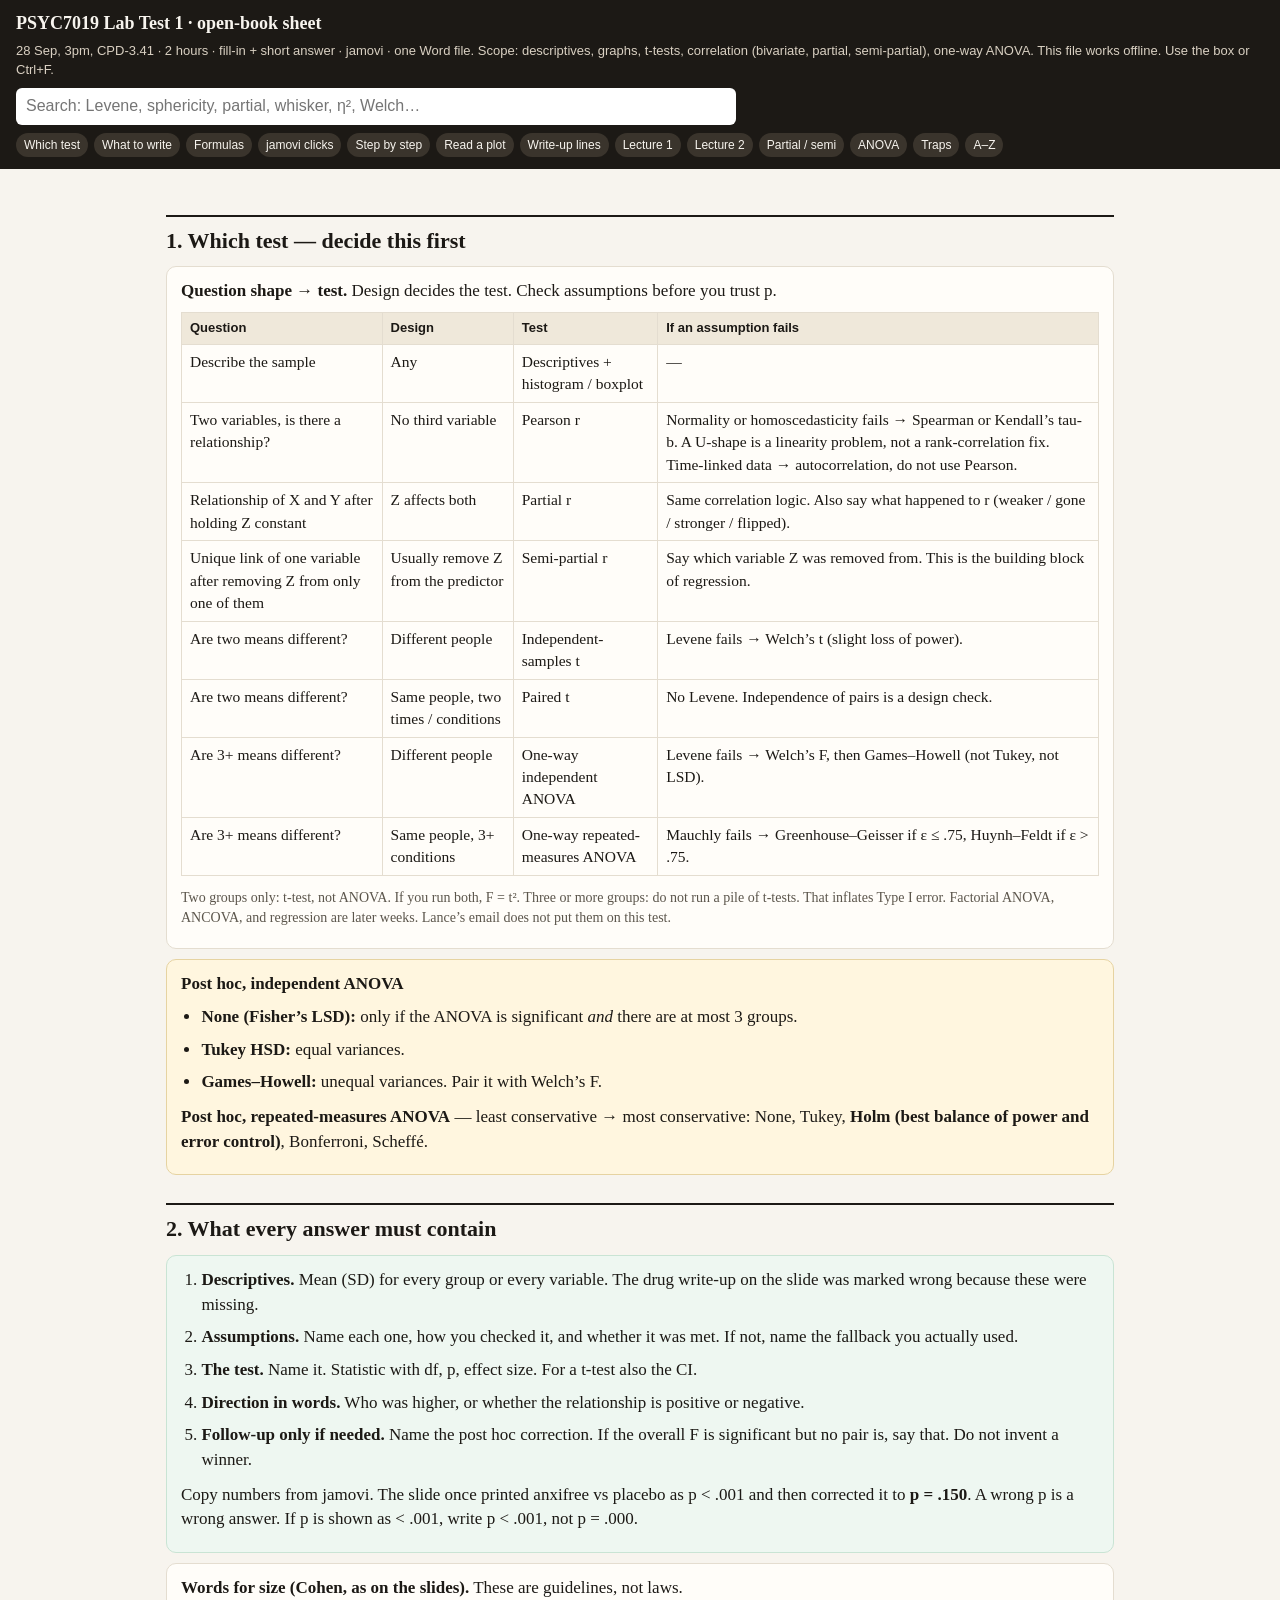
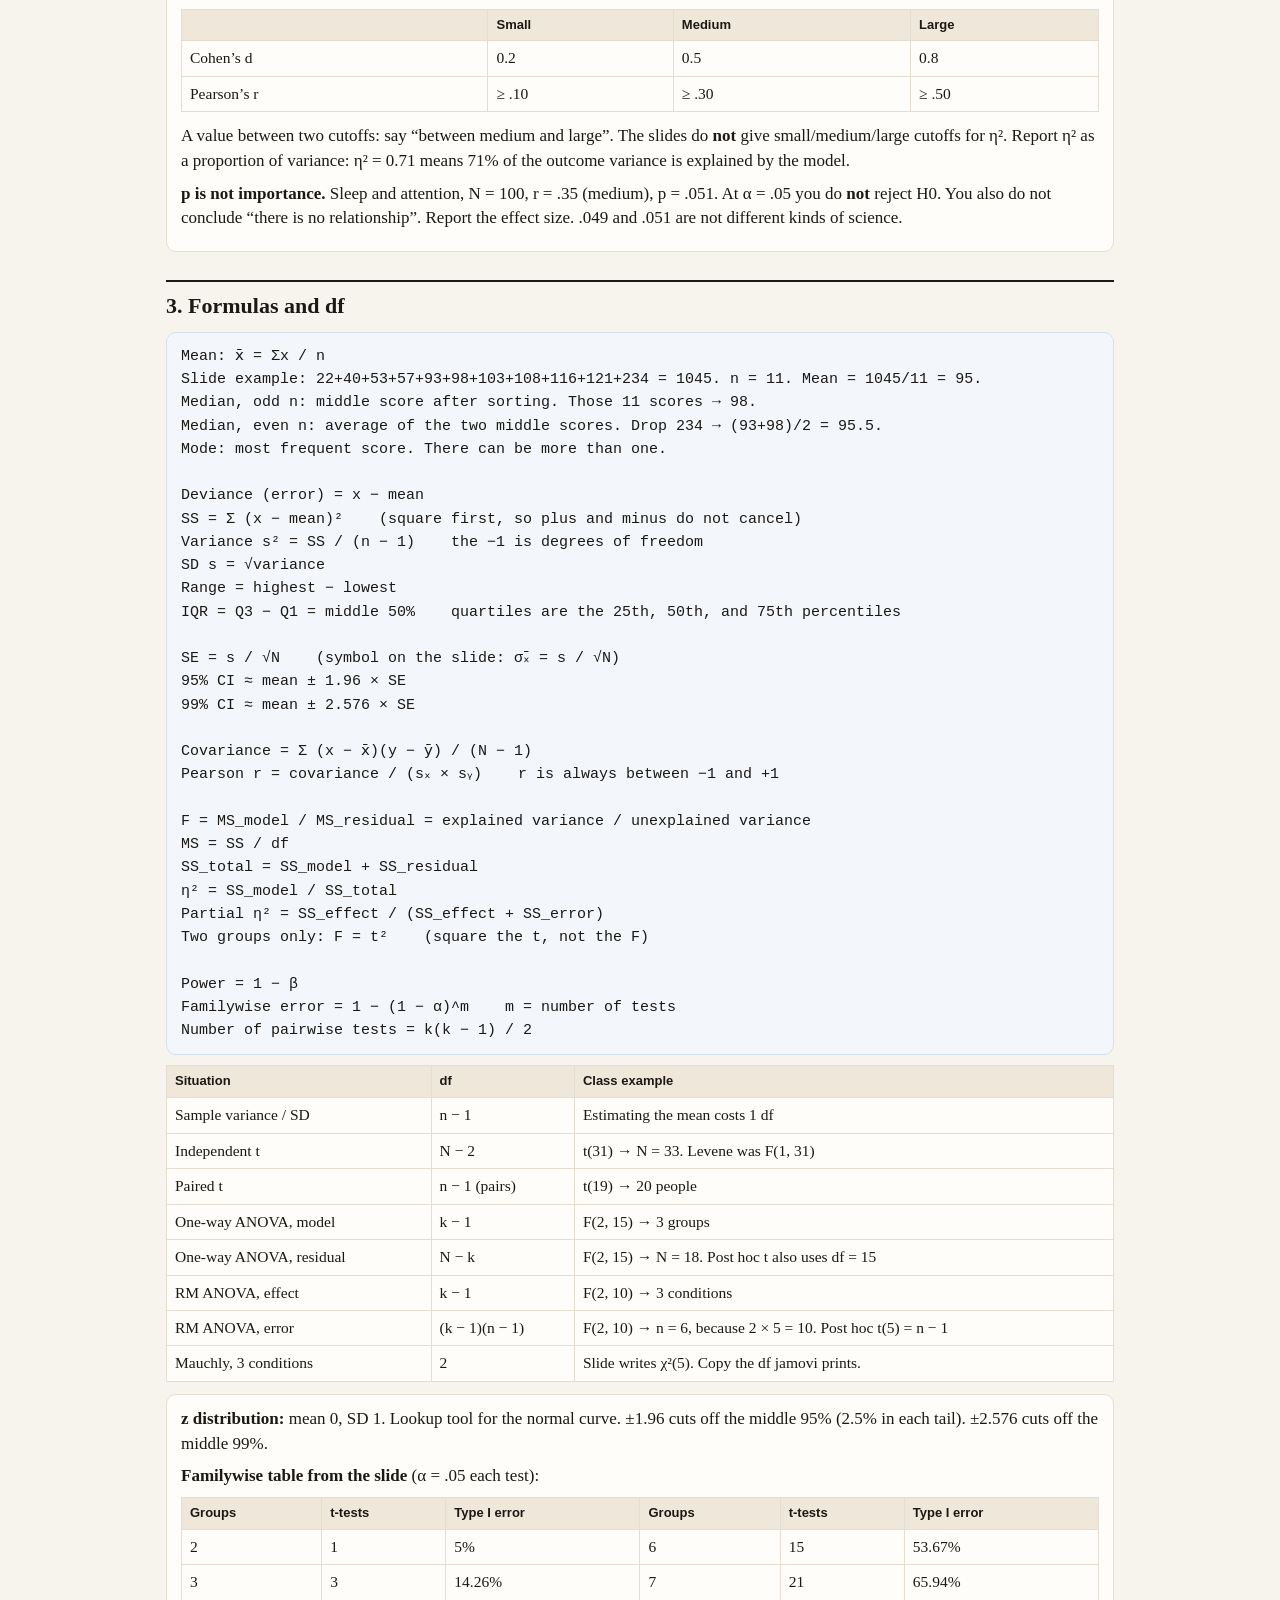
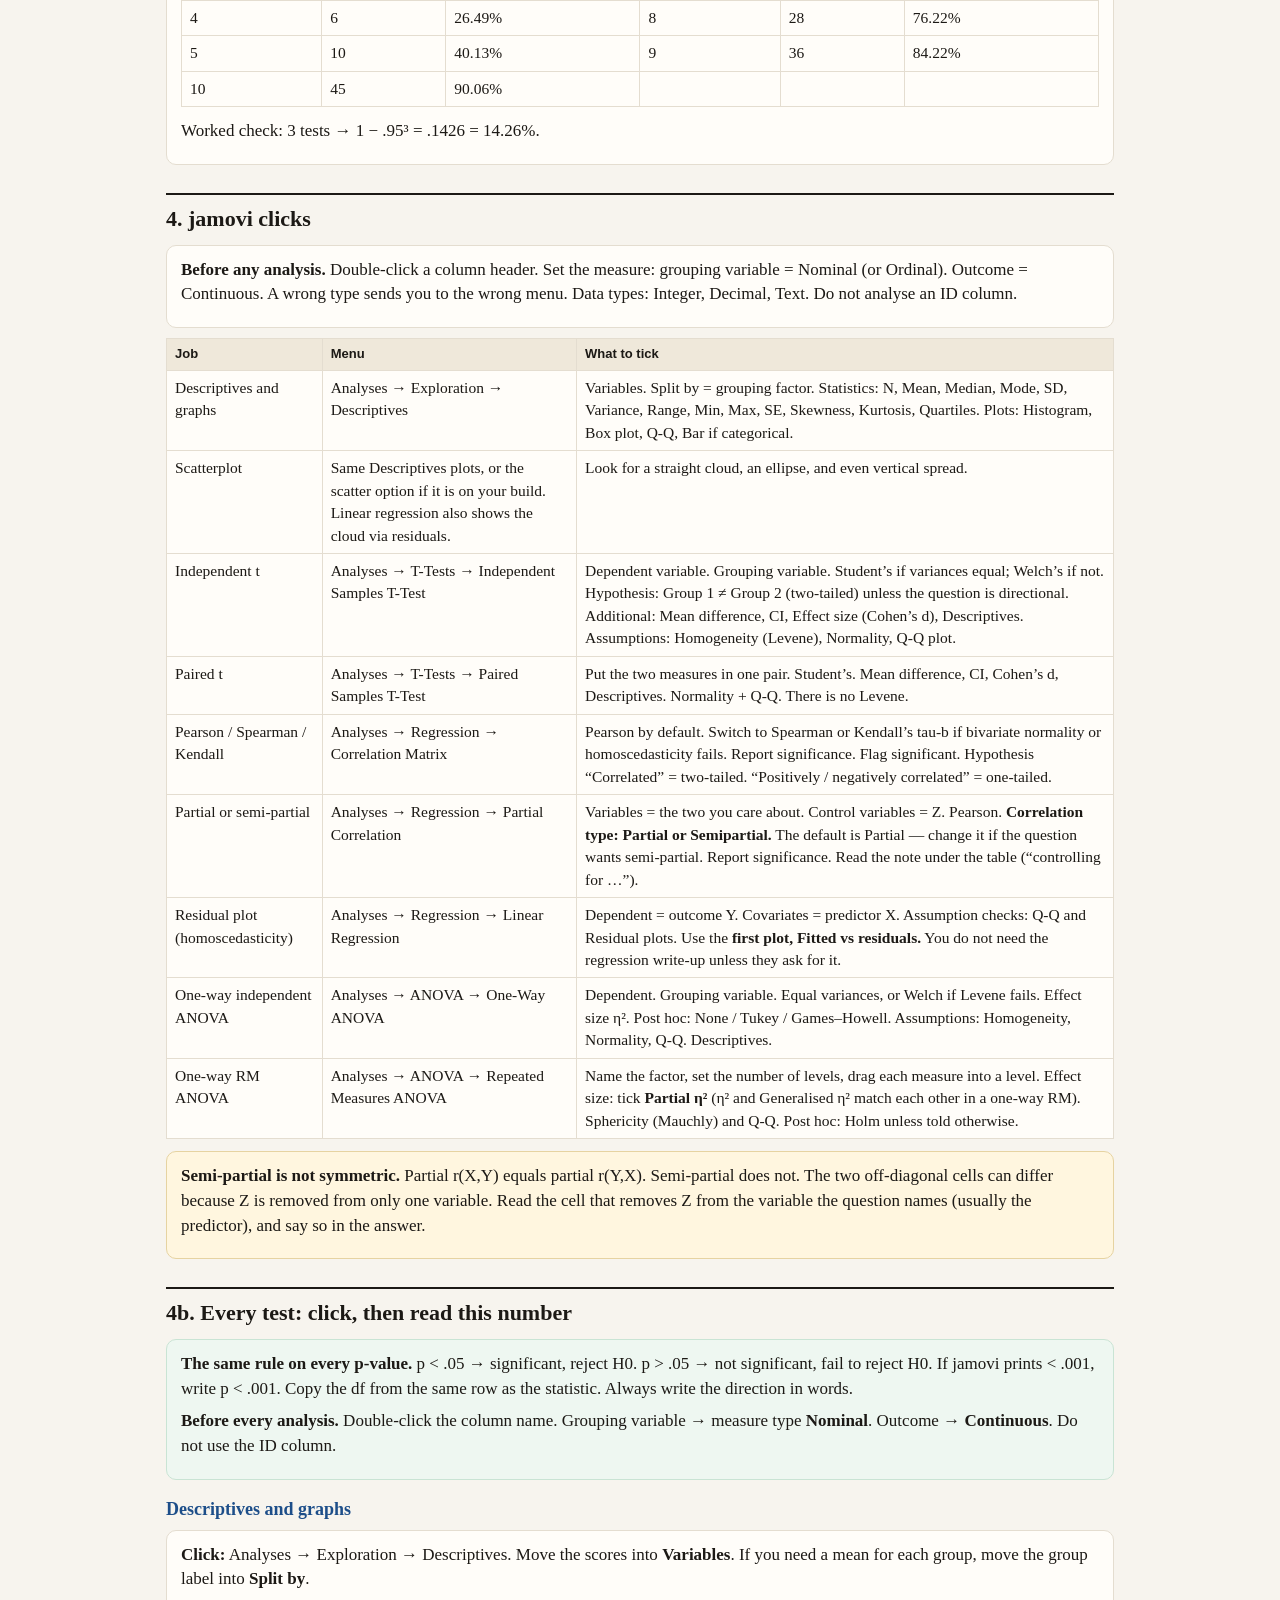
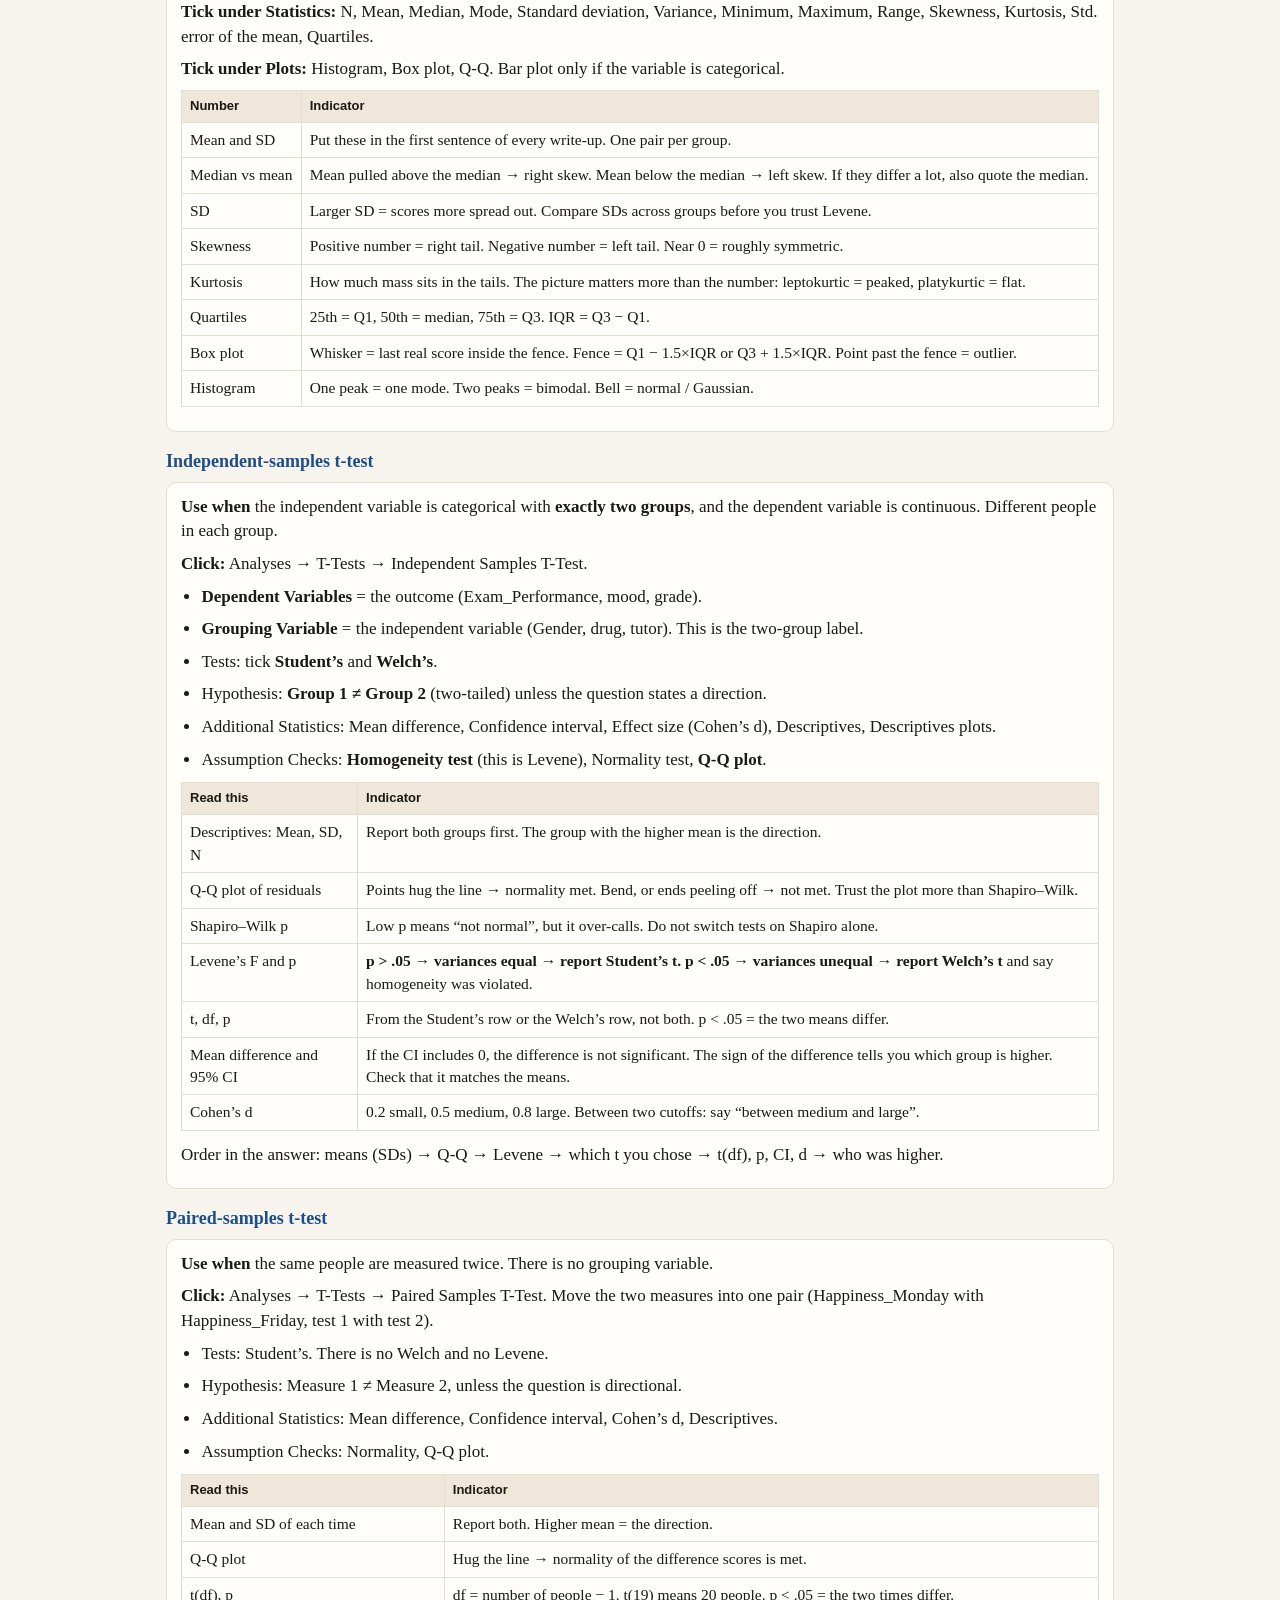
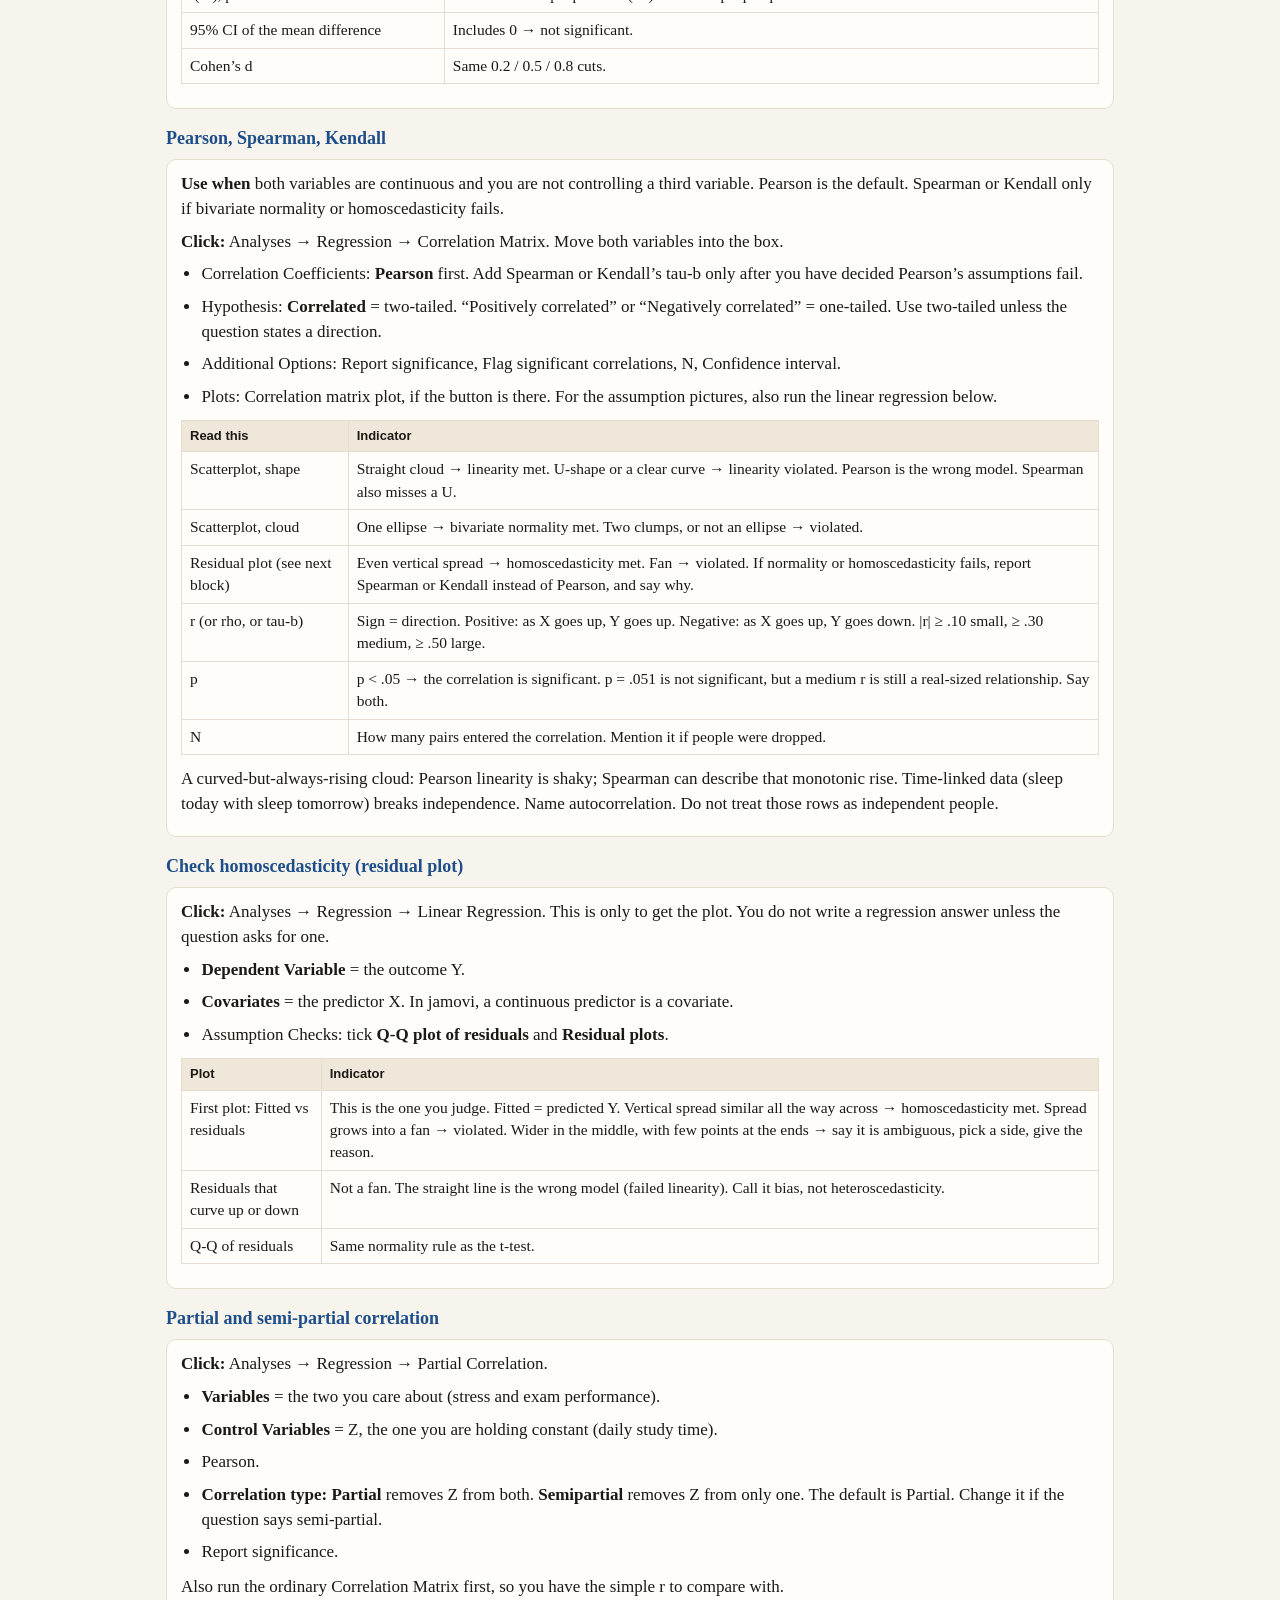
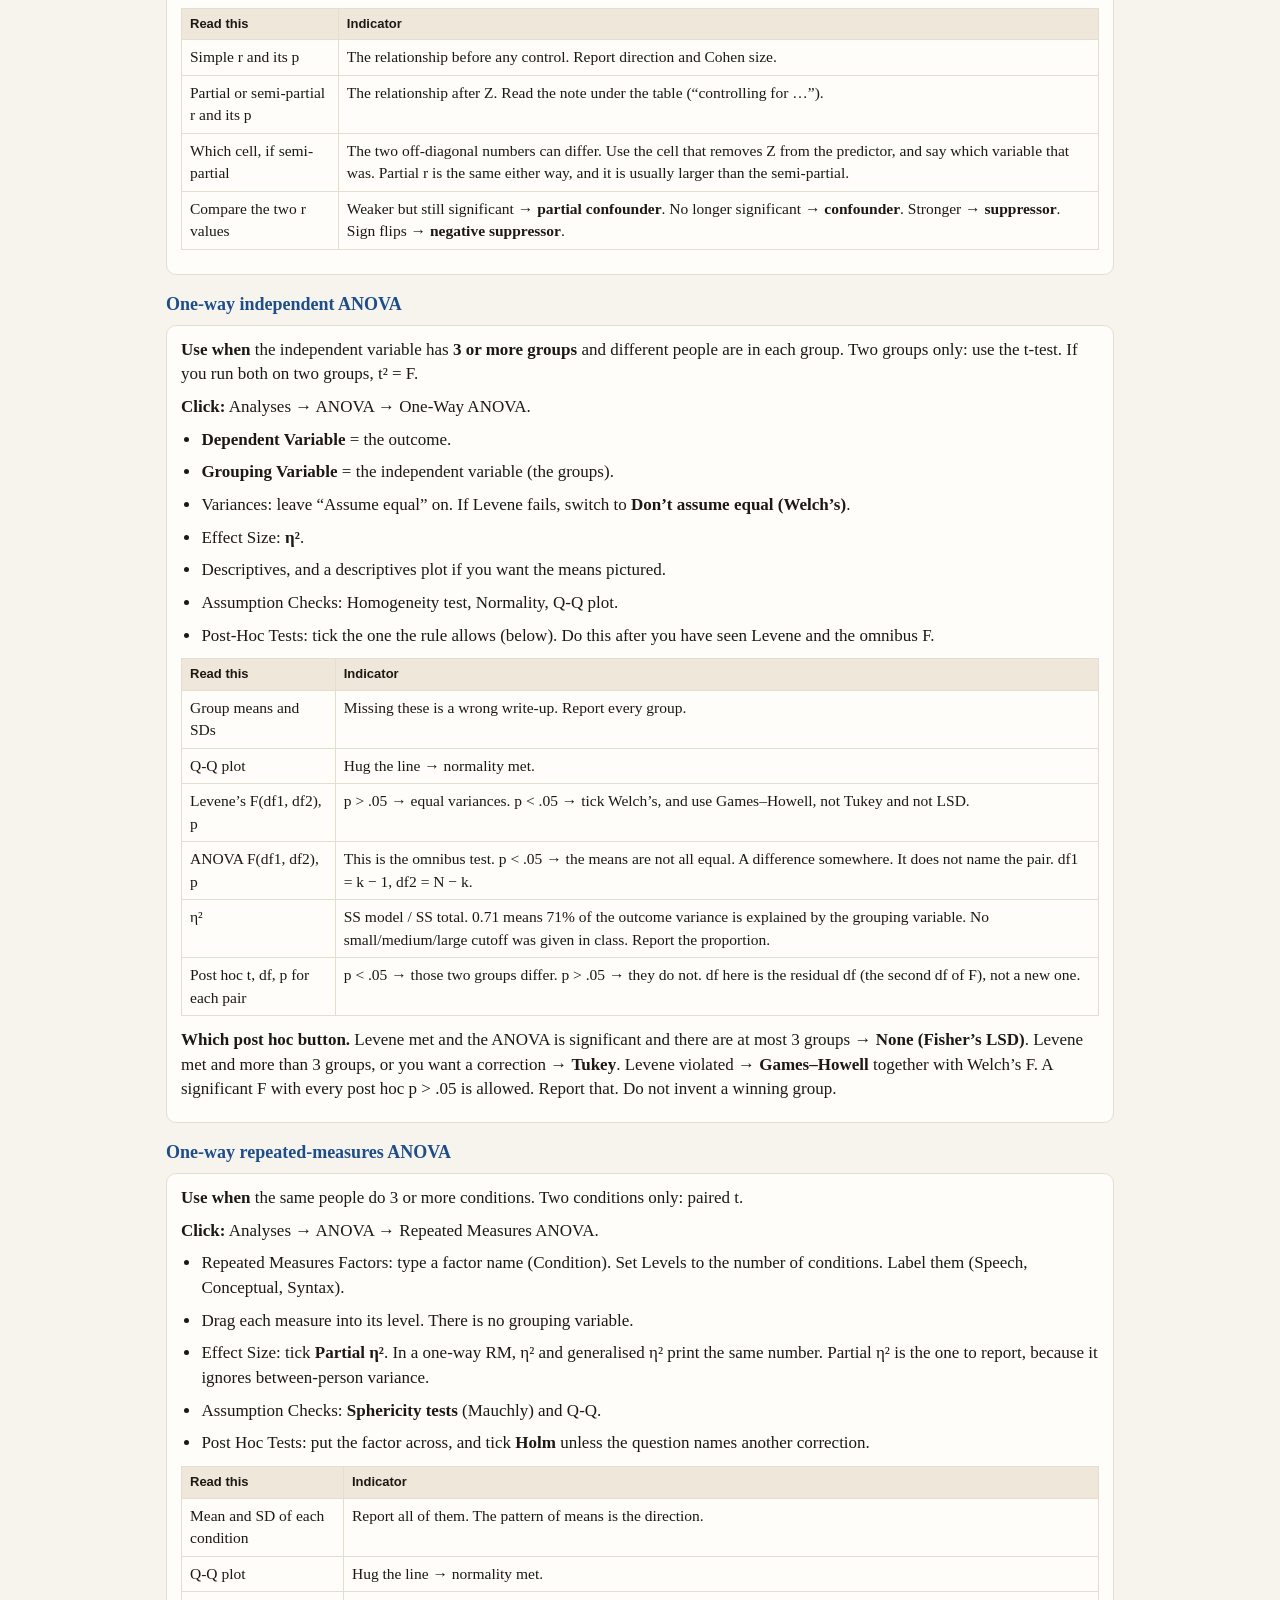
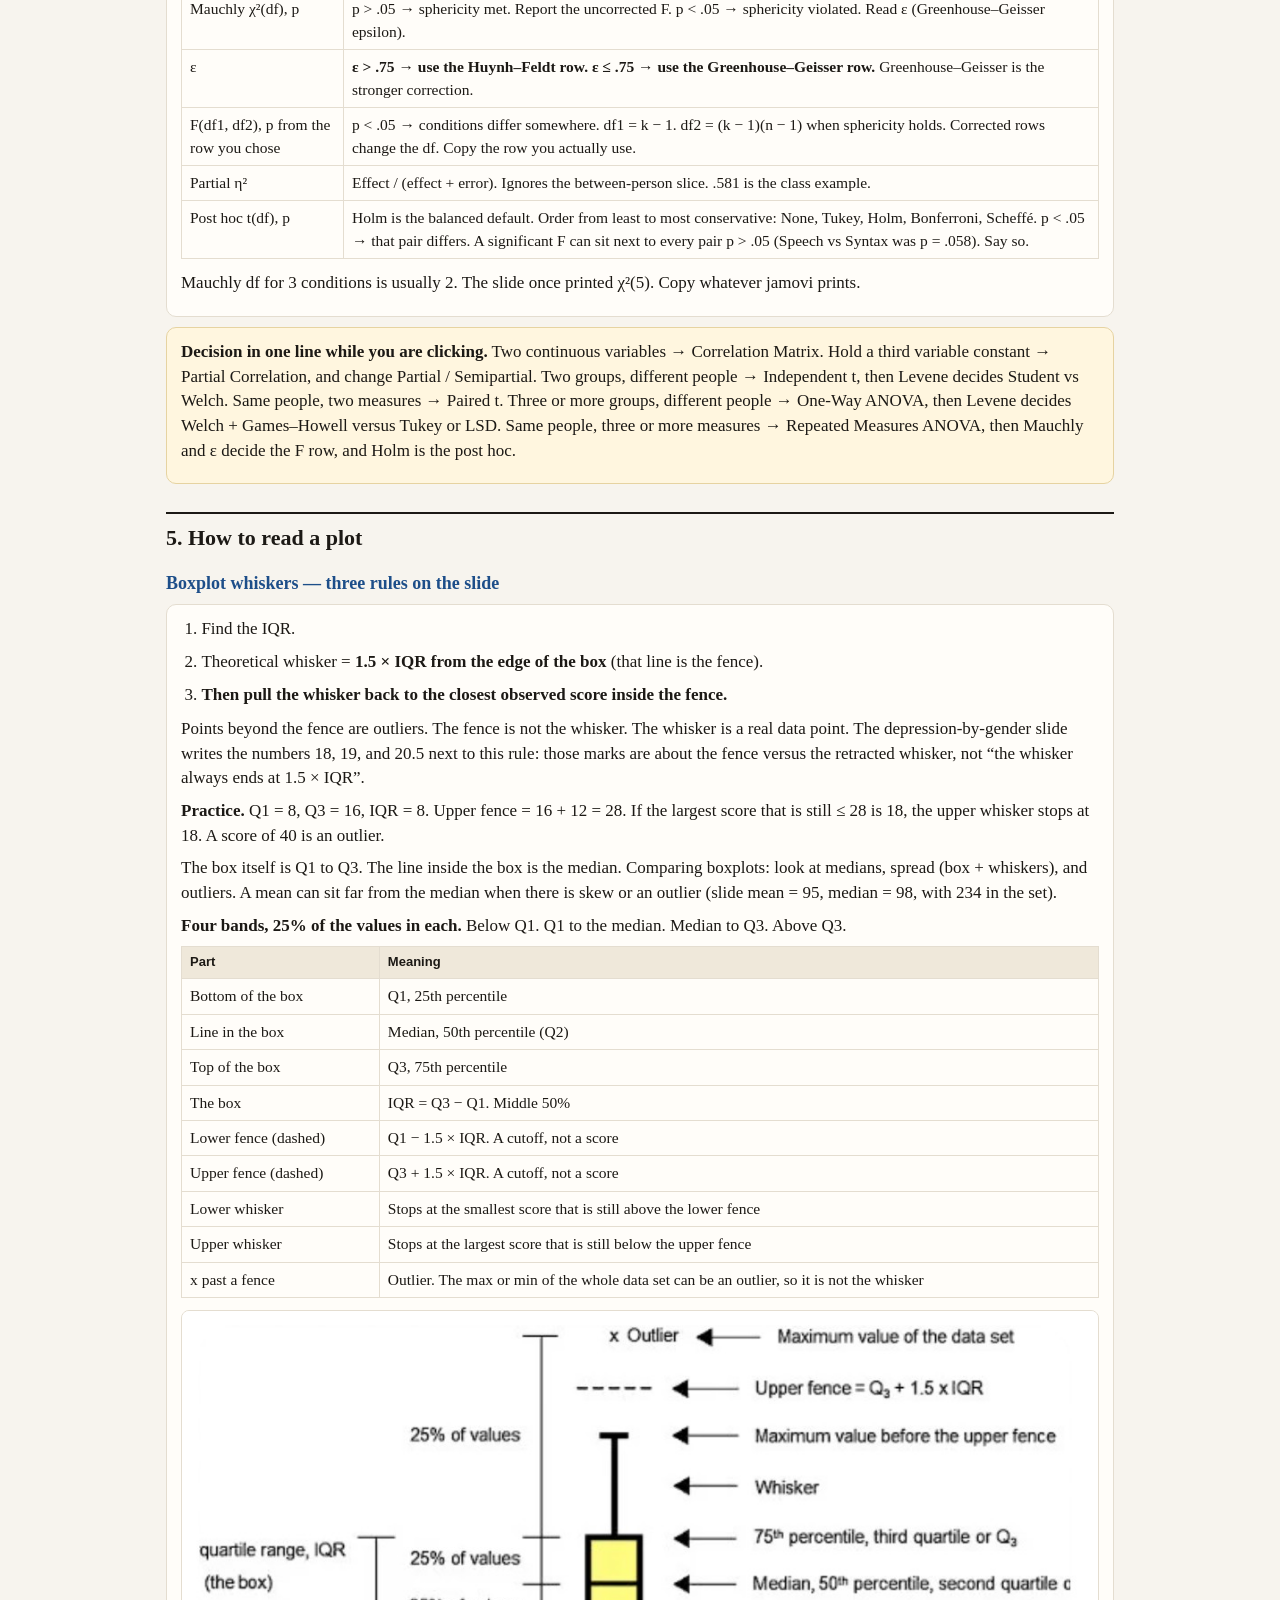
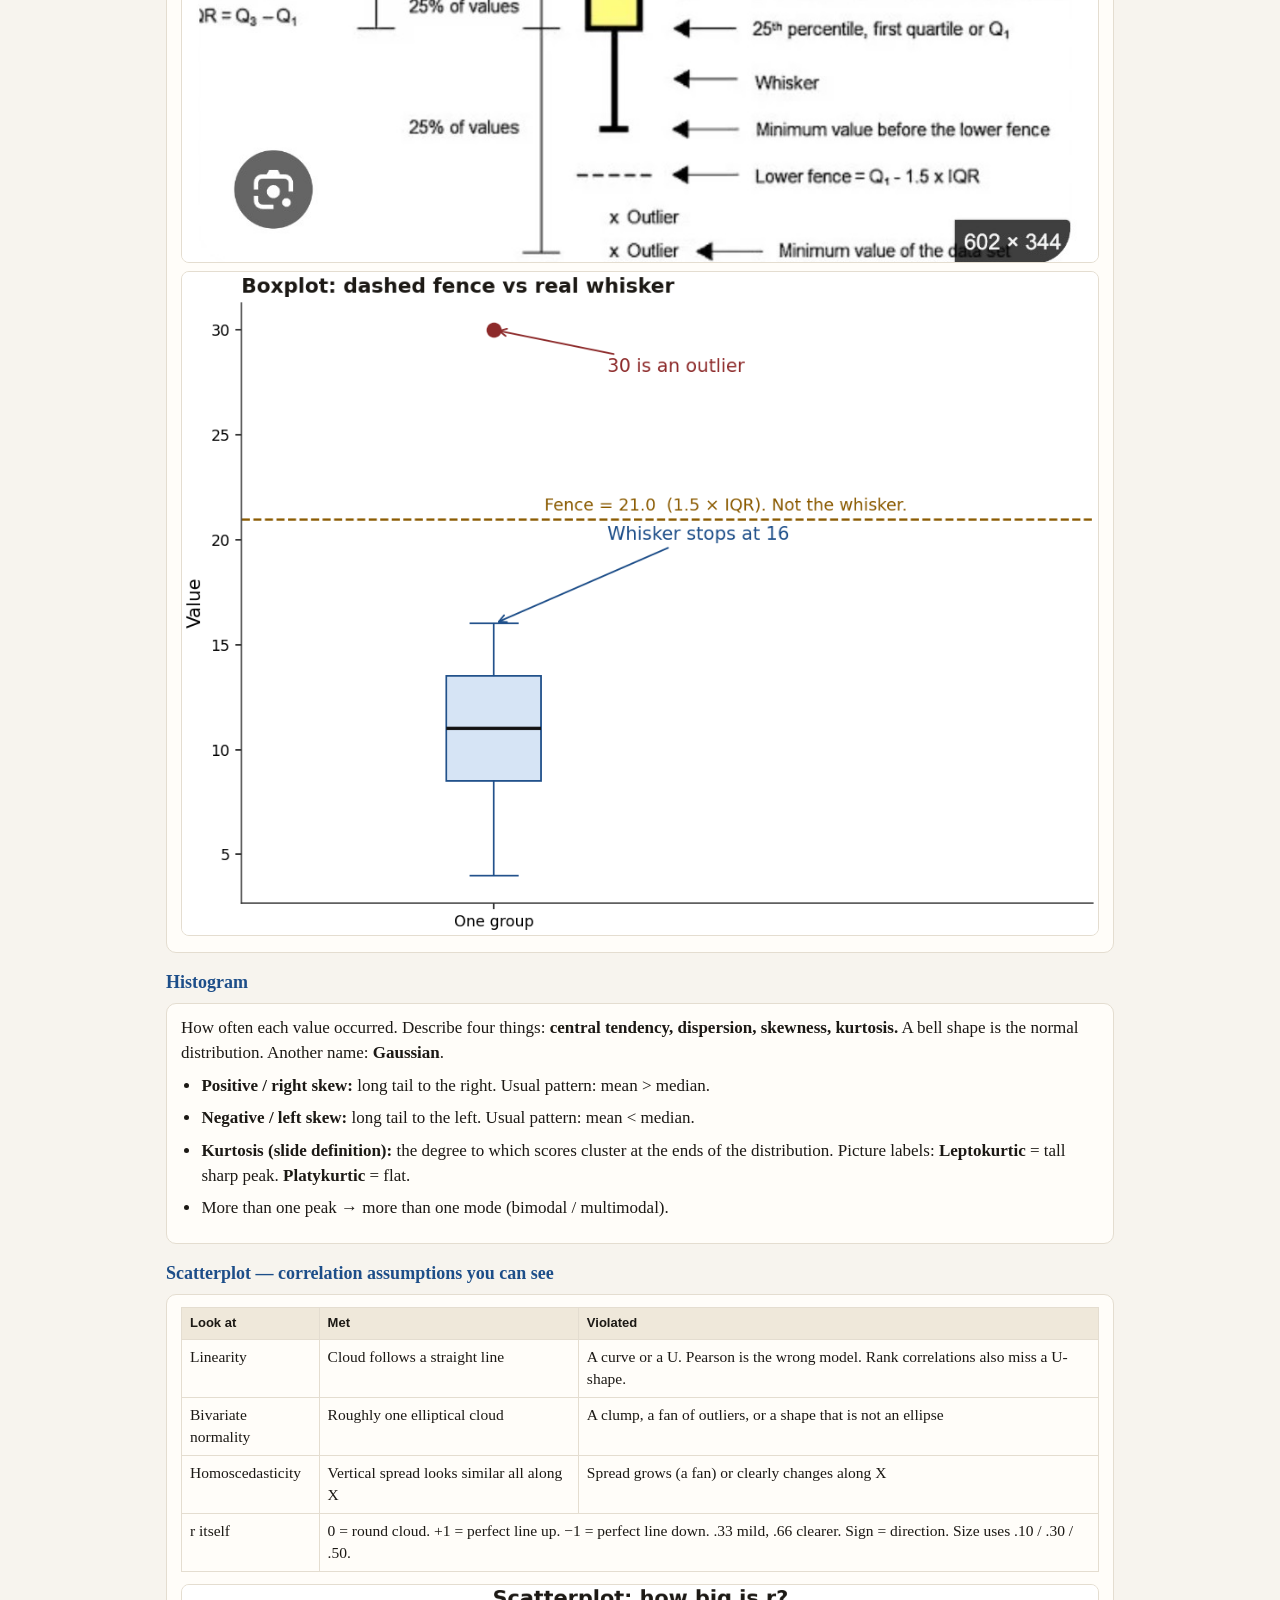
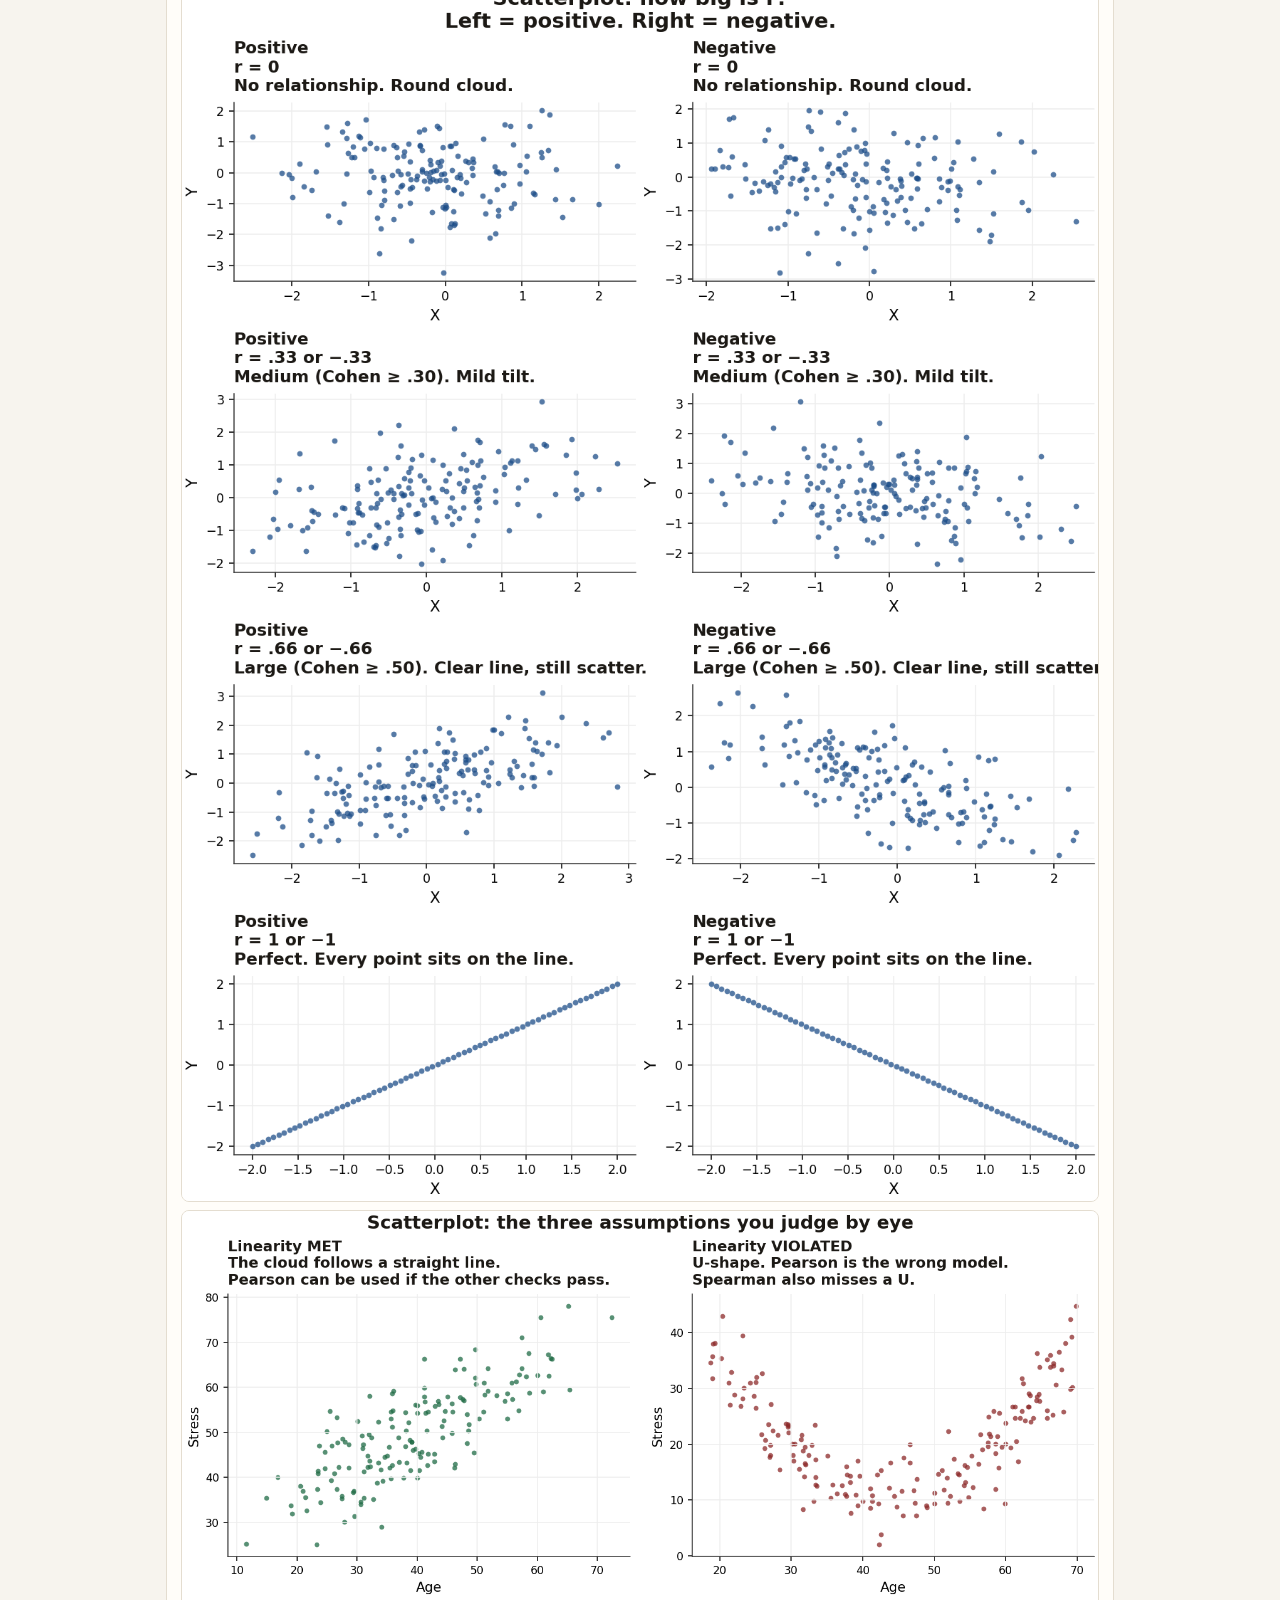
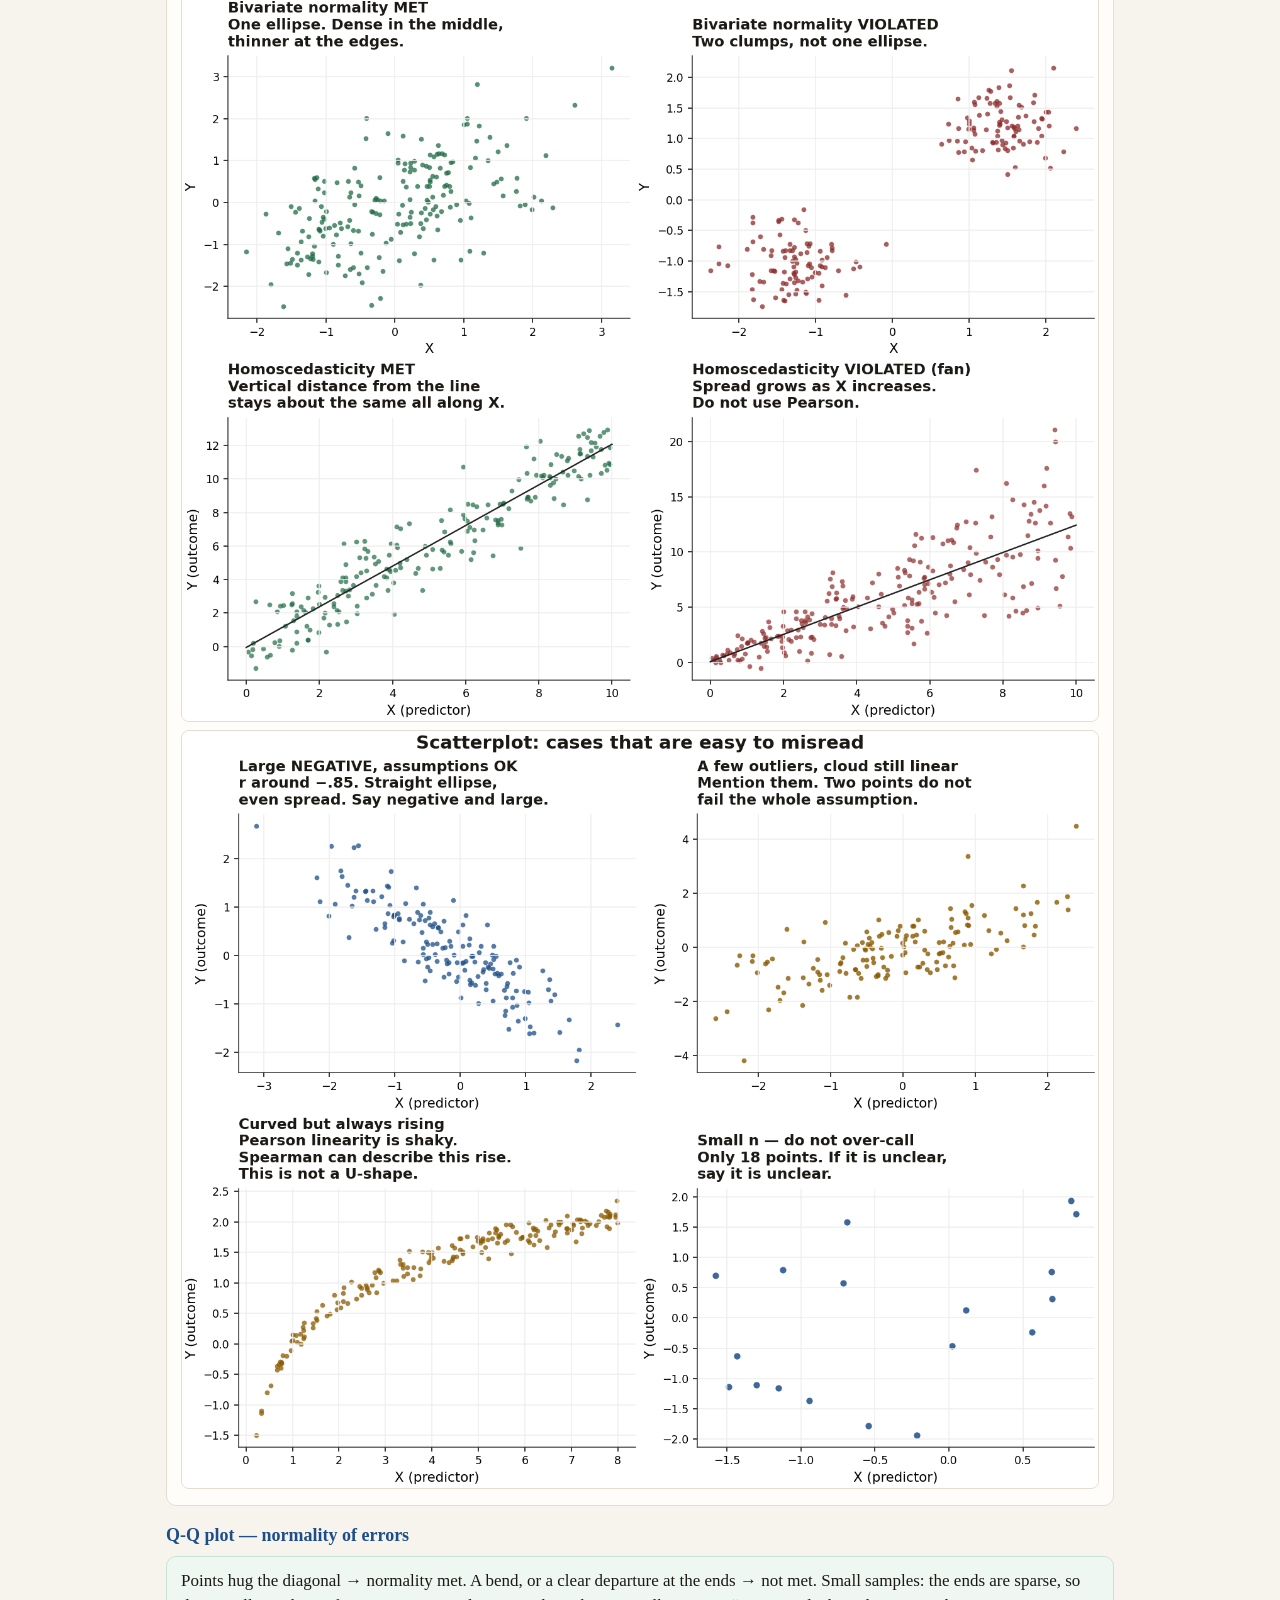
==== commit 5bfb474a: "Update the lab test revision page with boxplot labels and jamovi click paths. Co-authored-by: Cursor" ====
--- a/docs/lab-test-1/index.html
+++ b/docs/lab-test-1/index.html
@@ -48,6 +48,7 @@
     <a href="#report">What to write</a>
     <a href="#formula">Formulas</a>
     <a href="#jamovi">jamovi clicks</a>
+    <a href="#steps">Step by step</a>
     <a href="#plots">Read a plot</a>
     <a href="#templates">Write-up lines</a>
     <a href="#l1">Lecture 1</a>
@@ -189,6 +190,188 @@
 </div>
 </section>
 
+<section id="steps" data-search>
+<h2>4b. Every test: click, then read this number</h2>
+<div class="do">
+<p><span class="k">The same rule on every p-value.</span> p &lt; .05 → significant, reject H0. p &gt; .05 → not significant, fail to reject H0. If jamovi prints &lt; .001, write p &lt; .001. Copy the df from the same row as the statistic. Always write the direction in words.</p>
+<p><span class="k">Before every analysis.</span> Double-click the column name. Grouping variable → measure type <span class="k">Nominal</span>. Outcome → <span class="k">Continuous</span>. Do not use the ID column.</p>
+</div>
+
+<h3>Descriptives and graphs</h3>
+<div class="card">
+<p><span class="k">Click:</span> Analyses → Exploration → Descriptives. Move the scores into <span class="k">Variables</span>. If you need a mean for each group, move the group label into <span class="k">Split by</span>.</p>
+<p><span class="k">Tick under Statistics:</span> N, Mean, Median, Mode, Standard deviation, Variance, Minimum, Maximum, Range, Skewness, Kurtosis, Std. error of the mean, Quartiles.</p>
+<p><span class="k">Tick under Plots:</span> Histogram, Box plot, Q-Q. Bar plot only if the variable is categorical.</p>
+<table>
+<tr><th>Number</th><th>Indicator</th></tr>
+<tr><td>Mean and SD</td><td>Put these in the first sentence of every write-up. One pair per group.</td></tr>
+<tr><td>Median vs mean</td><td>Mean pulled above the median → right skew. Mean below the median → left skew. If they differ a lot, also quote the median.</td></tr>
+<tr><td>SD</td><td>Larger SD = scores more spread out. Compare SDs across groups before you trust Levene.</td></tr>
+<tr><td>Skewness</td><td>Positive number = right tail. Negative number = left tail. Near 0 = roughly symmetric.</td></tr>
+<tr><td>Kurtosis</td><td>How much mass sits in the tails. The picture matters more than the number: leptokurtic = peaked, platykurtic = flat.</td></tr>
+<tr><td>Quartiles</td><td>25th = Q1, 50th = median, 75th = Q3. IQR = Q3 − Q1.</td></tr>
+<tr><td>Box plot</td><td>Whisker = last real score inside the fence. Fence = Q1 − 1.5×IQR or Q3 + 1.5×IQR. Point past the fence = outlier.</td></tr>
+<tr><td>Histogram</td><td>One peak = one mode. Two peaks = bimodal. Bell = normal / Gaussian.</td></tr>
+</table>
+</div>
+
+<h3>Independent-samples t-test</h3>
+<div class="card">
+<p><span class="k">Use when</span> the independent variable is categorical with <span class="k">exactly two groups</span>, and the dependent variable is continuous. Different people in each group.</p>
+<p><span class="k">Click:</span> Analyses → T-Tests → Independent Samples T-Test.</p>
+<ul>
+<li><span class="k">Dependent Variables</span> = the outcome (Exam_Performance, mood, grade).</li>
+<li><span class="k">Grouping Variable</span> = the independent variable (Gender, drug, tutor). This is the two-group label.</li>
+<li>Tests: tick <span class="k">Student’s</span> and <span class="k">Welch’s</span>.</li>
+<li>Hypothesis: <span class="k">Group 1 ≠ Group 2</span> (two-tailed) unless the question states a direction.</li>
+<li>Additional Statistics: Mean difference, Confidence interval, Effect size (Cohen’s d), Descriptives, Descriptives plots.</li>
+<li>Assumption Checks: <span class="k">Homogeneity test</span> (this is Levene), Normality test, <span class="k">Q-Q plot</span>.</li>
+</ul>
+<table>
+<tr><th>Read this</th><th>Indicator</th></tr>
+<tr><td>Descriptives: Mean, SD, N</td><td>Report both groups first. The group with the higher mean is the direction.</td></tr>
+<tr><td>Q-Q plot of residuals</td><td>Points hug the line → normality met. Bend, or ends peeling off → not met. Trust the plot more than Shapiro–Wilk.</td></tr>
+<tr><td>Shapiro–Wilk p</td><td>Low p means “not normal”, but it over-calls. Do not switch tests on Shapiro alone.</td></tr>
+<tr><td>Levene’s F and p</td><td><span class="k">p &gt; .05 → variances equal → report Student’s t.</span> <span class="k">p &lt; .05 → variances unequal → report Welch’s t</span> and say homogeneity was violated.</td></tr>
+<tr><td>t, df, p</td><td>From the Student’s row or the Welch’s row, not both. p &lt; .05 = the two means differ.</td></tr>
+<tr><td>Mean difference and 95% CI</td><td>If the CI includes 0, the difference is not significant. The sign of the difference tells you which group is higher. Check that it matches the means.</td></tr>
+<tr><td>Cohen’s d</td><td>0.2 small, 0.5 medium, 0.8 large. Between two cutoffs: say “between medium and large”.</td></tr>
+</table>
+<p>Order in the answer: means (SDs) → Q-Q → Levene → which t you chose → t(df), p, CI, d → who was higher.</p>
+</div>
+
+<h3>Paired-samples t-test</h3>
+<div class="card">
+<p><span class="k">Use when</span> the same people are measured twice. There is no grouping variable.</p>
+<p><span class="k">Click:</span> Analyses → T-Tests → Paired Samples T-Test. Move the two measures into one pair (Happiness_Monday with Happiness_Friday, test 1 with test 2).</p>
+<ul>
+<li>Tests: Student’s. There is no Welch and no Levene.</li>
+<li>Hypothesis: Measure 1 ≠ Measure 2, unless the question is directional.</li>
+<li>Additional Statistics: Mean difference, Confidence interval, Cohen’s d, Descriptives.</li>
+<li>Assumption Checks: Normality, Q-Q plot.</li>
+</ul>
+<table>
+<tr><th>Read this</th><th>Indicator</th></tr>
+<tr><td>Mean and SD of each time</td><td>Report both. Higher mean = the direction.</td></tr>
+<tr><td>Q-Q plot</td><td>Hug the line → normality of the difference scores is met.</td></tr>
+<tr><td>t(df), p</td><td>df = number of people − 1. t(19) means 20 people. p &lt; .05 = the two times differ.</td></tr>
+<tr><td>95% CI of the mean difference</td><td>Includes 0 → not significant.</td></tr>
+<tr><td>Cohen’s d</td><td>Same 0.2 / 0.5 / 0.8 cuts.</td></tr>
+</table>
+</div>
+
+<h3>Pearson, Spearman, Kendall</h3>
+<div class="card">
+<p><span class="k">Use when</span> both variables are continuous and you are not controlling a third variable. Pearson is the default. Spearman or Kendall only if bivariate normality or homoscedasticity fails.</p>
+<p><span class="k">Click:</span> Analyses → Regression → Correlation Matrix. Move both variables into the box.</p>
+<ul>
+<li>Correlation Coefficients: <span class="k">Pearson</span> first. Add Spearman or Kendall’s tau-b only after you have decided Pearson’s assumptions fail.</li>
+<li>Hypothesis: <span class="k">Correlated</span> = two-tailed. “Positively correlated” or “Negatively correlated” = one-tailed. Use two-tailed unless the question states a direction.</li>
+<li>Additional Options: Report significance, Flag significant correlations, N, Confidence interval.</li>
+<li>Plots: Correlation matrix plot, if the button is there. For the assumption pictures, also run the linear regression below.</li>
+</ul>
+<table>
+<tr><th>Read this</th><th>Indicator</th></tr>
+<tr><td>Scatterplot, shape</td><td>Straight cloud → linearity met. U-shape or a clear curve → linearity violated. Pearson is the wrong model. Spearman also misses a U.</td></tr>
+<tr><td>Scatterplot, cloud</td><td>One ellipse → bivariate normality met. Two clumps, or not an ellipse → violated.</td></tr>
+<tr><td>Residual plot (see next block)</td><td>Even vertical spread → homoscedasticity met. Fan → violated. If normality or homoscedasticity fails, report Spearman or Kendall instead of Pearson, and say why.</td></tr>
+<tr><td>r (or rho, or tau-b)</td><td>Sign = direction. Positive: as X goes up, Y goes up. Negative: as X goes up, Y goes down. |r| ≥ .10 small, ≥ .30 medium, ≥ .50 large.</td></tr>
+<tr><td>p</td><td>p &lt; .05 → the correlation is significant. p = .051 is not significant, but a medium r is still a real-sized relationship. Say both.</td></tr>
+<tr><td>N</td><td>How many pairs entered the correlation. Mention it if people were dropped.</td></tr>
+</table>
+<p>A curved-but-always-rising cloud: Pearson linearity is shaky; Spearman can describe that monotonic rise. Time-linked data (sleep today with sleep tomorrow) breaks independence. Name autocorrelation. Do not treat those rows as independent people.</p>
+</div>
+
+<h3>Check homoscedasticity (residual plot)</h3>
+<div class="card">
+<p><span class="k">Click:</span> Analyses → Regression → Linear Regression. This is only to get the plot. You do not write a regression answer unless the question asks for one.</p>
+<ul>
+<li><span class="k">Dependent Variable</span> = the outcome Y.</li>
+<li><span class="k">Covariates</span> = the predictor X. In jamovi, a continuous predictor is a covariate.</li>
+<li>Assumption Checks: tick <span class="k">Q-Q plot of residuals</span> and <span class="k">Residual plots</span>.</li>
+</ul>
+<table>
+<tr><th>Plot</th><th>Indicator</th></tr>
+<tr><td>First plot: Fitted vs residuals</td><td>This is the one you judge. Fitted = predicted Y. Vertical spread similar all the way across → homoscedasticity met. Spread grows into a fan → violated. Wider in the middle, with few points at the ends → say it is ambiguous, pick a side, give the reason.</td></tr>
+<tr><td>Residuals that curve up or down</td><td>Not a fan. The straight line is the wrong model (failed linearity). Call it bias, not heteroscedasticity.</td></tr>
+<tr><td>Q-Q of residuals</td><td>Same normality rule as the t-test.</td></tr>
+</table>
+</div>
+
+<h3>Partial and semi-partial correlation</h3>
+<div class="card">
+<p><span class="k">Click:</span> Analyses → Regression → Partial Correlation.</p>
+<ul>
+<li><span class="k">Variables</span> = the two you care about (stress and exam performance).</li>
+<li><span class="k">Control Variables</span> = Z, the one you are holding constant (daily study time).</li>
+<li>Pearson.</li>
+<li><span class="k">Correlation type: Partial</span> removes Z from both. <span class="k">Semipartial</span> removes Z from only one. The default is Partial. Change it if the question says semi-partial.</li>
+<li>Report significance.</li>
+</ul>
+<p>Also run the ordinary Correlation Matrix first, so you have the simple r to compare with.</p>
+<table>
+<tr><th>Read this</th><th>Indicator</th></tr>
+<tr><td>Simple r and its p</td><td>The relationship before any control. Report direction and Cohen size.</td></tr>
+<tr><td>Partial or semi-partial r and its p</td><td>The relationship after Z. Read the note under the table (“controlling for …”).</td></tr>
+<tr><td>Which cell, if semi-partial</td><td>The two off-diagonal numbers can differ. Use the cell that removes Z from the predictor, and say which variable that was. Partial r is the same either way, and it is usually larger than the semi-partial.</td></tr>
+<tr><td>Compare the two r values</td><td>Weaker but still significant → <span class="k">partial confounder</span>. No longer significant → <span class="k">confounder</span>. Stronger → <span class="k">suppressor</span>. Sign flips → <span class="k">negative suppressor</span>.</td></tr>
+</table>
+</div>
+
+<h3>One-way independent ANOVA</h3>
+<div class="card">
+<p><span class="k">Use when</span> the independent variable has <span class="k">3 or more groups</span> and different people are in each group. Two groups only: use the t-test. If you run both on two groups, t² = F.</p>
+<p><span class="k">Click:</span> Analyses → ANOVA → One-Way ANOVA.</p>
+<ul>
+<li><span class="k">Dependent Variable</span> = the outcome.</li>
+<li><span class="k">Grouping Variable</span> = the independent variable (the groups).</li>
+<li>Variances: leave “Assume equal” on. If Levene fails, switch to <span class="k">Don’t assume equal (Welch’s)</span>.</li>
+<li>Effect Size: <span class="k">η²</span>.</li>
+<li>Descriptives, and a descriptives plot if you want the means pictured.</li>
+<li>Assumption Checks: Homogeneity test, Normality, Q-Q plot.</li>
+<li>Post-Hoc Tests: tick the one the rule allows (below). Do this after you have seen Levene and the omnibus F.</li>
+</ul>
+<table>
+<tr><th>Read this</th><th>Indicator</th></tr>
+<tr><td>Group means and SDs</td><td>Missing these is a wrong write-up. Report every group.</td></tr>
+<tr><td>Q-Q plot</td><td>Hug the line → normality met.</td></tr>
+<tr><td>Levene’s F(df1, df2), p</td><td>p &gt; .05 → equal variances. p &lt; .05 → tick Welch’s, and use Games–Howell, not Tukey and not LSD.</td></tr>
+<tr><td>ANOVA F(df1, df2), p</td><td>This is the omnibus test. p &lt; .05 → the means are not all equal. A difference somewhere. It does not name the pair. df1 = k − 1, df2 = N − k.</td></tr>
+<tr><td>η²</td><td>SS model / SS total. 0.71 means 71% of the outcome variance is explained by the grouping variable. No small/medium/large cutoff was given in class. Report the proportion.</td></tr>
+<tr><td>Post hoc t, df, p for each pair</td><td>p &lt; .05 → those two groups differ. p &gt; .05 → they do not. df here is the residual df (the second df of F), not a new one.</td></tr>
+</table>
+<p><span class="k">Which post hoc button.</span> Levene met and the ANOVA is significant and there are at most 3 groups → <span class="k">None (Fisher’s LSD)</span>. Levene met and more than 3 groups, or you want a correction → <span class="k">Tukey</span>. Levene violated → <span class="k">Games–Howell</span> together with Welch’s F. A significant F with every post hoc p &gt; .05 is allowed. Report that. Do not invent a winning group.</p>
+</div>
+
+<h3>One-way repeated-measures ANOVA</h3>
+<div class="card">
+<p><span class="k">Use when</span> the same people do 3 or more conditions. Two conditions only: paired t.</p>
+<p><span class="k">Click:</span> Analyses → ANOVA → Repeated Measures ANOVA.</p>
+<ul>
+<li>Repeated Measures Factors: type a factor name (Condition). Set Levels to the number of conditions. Label them (Speech, Conceptual, Syntax).</li>
+<li>Drag each measure into its level. There is no grouping variable.</li>
+<li>Effect Size: tick <span class="k">Partial η²</span>. In a one-way RM, η² and generalised η² print the same number. Partial η² is the one to report, because it ignores between-person variance.</li>
+<li>Assumption Checks: <span class="k">Sphericity tests</span> (Mauchly) and Q-Q.</li>
+<li>Post Hoc Tests: put the factor across, and tick <span class="k">Holm</span> unless the question names another correction.</li>
+</ul>
+<table>
+<tr><th>Read this</th><th>Indicator</th></tr>
+<tr><td>Mean and SD of each condition</td><td>Report all of them. The pattern of means is the direction.</td></tr>
+<tr><td>Q-Q plot</td><td>Hug the line → normality met.</td></tr>
+<tr><td>Mauchly χ²(df), p</td><td>p &gt; .05 → sphericity met. Report the uncorrected F. p &lt; .05 → sphericity violated. Read ε (Greenhouse–Geisser epsilon).</td></tr>
+<tr><td>ε</td><td><span class="k">ε &gt; .75 → use the Huynh–Feldt row. ε ≤ .75 → use the Greenhouse–Geisser row.</span> Greenhouse–Geisser is the stronger correction.</td></tr>
+<tr><td>F(df1, df2), p from the row you chose</td><td>p &lt; .05 → conditions differ somewhere. df1 = k − 1. df2 = (k − 1)(n − 1) when sphericity holds. Corrected rows change the df. Copy the row you actually use.</td></tr>
+<tr><td>Partial η²</td><td>Effect / (effect + error). Ignores the between-person slice. .581 is the class example.</td></tr>
+<tr><td>Post hoc t(df), p</td><td>Holm is the balanced default. Order from least to most conservative: None, Tukey, Holm, Bonferroni, Scheffé. p &lt; .05 → that pair differs. A significant F can sit next to every pair p &gt; .05 (Speech vs Syntax was p = .058). Say so.</td></tr>
+</table>
+<p>Mauchly df for 3 conditions is usually 2. The slide once printed χ²(5). Copy whatever jamovi prints.</p>
+</div>
+
+<div class="trap">
+<p><span class="k">Decision in one line while you are clicking.</span> Two continuous variables → Correlation Matrix. Hold a third variable constant → Partial Correlation, and change Partial / Semipartial. Two groups, different people → Independent t, then Levene decides Student vs Welch. Same people, two measures → Paired t. Three or more groups, different people → One-Way ANOVA, then Levene decides Welch + Games–Howell versus Tukey or LSD. Same people, three or more measures → Repeated Measures ANOVA, then Mauchly and ε decide the F row, and Holm is the post hoc.</p>
+</div>
+</section>
+
 <section id="plots" data-search>
 <h2>5. How to read a plot</h2>
 <h3>Boxplot whiskers — three rules on the slide</h3>
@@ -201,6 +384,20 @@
 <p>Points beyond the fence are outliers. The fence is not the whisker. The whisker is a real data point. The depression-by-gender slide writes the numbers 18, 19, and 20.5 next to this rule: those marks are about the fence versus the retracted whisker, not “the whisker always ends at 1.5 × IQR”.</p>
 <p><span class="k">Practice.</span> Q1 = 8, Q3 = 16, IQR = 8. Upper fence = 16 + 12 = 28. If the largest score that is still ≤ 28 is 18, the upper whisker stops at 18. A score of 40 is an outlier.</p>
 <p>The box itself is Q1 to Q3. The line inside the box is the median. Comparing boxplots: look at medians, spread (box + whiskers), and outliers. A mean can sit far from the median when there is skew or an outlier (slide mean = 95, median = 98, with 234 in the set).</p>
+<p><span class="k">Four bands, 25% of the values in each.</span> Below Q1. Q1 to the median. Median to Q3. Above Q3.</p>
+<table>
+<tr><th>Part</th><th>Meaning</th></tr>
+<tr><td>Bottom of the box</td><td>Q1, 25th percentile</td></tr>
+<tr><td>Line in the box</td><td>Median, 50th percentile (Q2)</td></tr>
+<tr><td>Top of the box</td><td>Q3, 75th percentile</td></tr>
+<tr><td>The box</td><td>IQR = Q3 − Q1. Middle 50%</td></tr>
+<tr><td>Lower fence (dashed)</td><td>Q1 − 1.5 × IQR. A cutoff, not a score</td></tr>
+<tr><td>Upper fence (dashed)</td><td>Q3 + 1.5 × IQR. A cutoff, not a score</td></tr>
+<tr><td>Lower whisker</td><td>Stops at the smallest score that is still above the lower fence</td></tr>
+<tr><td>Upper whisker</td><td>Stops at the largest score that is still below the upper fence</td></tr>
+<tr><td>x past a fence</td><td>Outlier. The max or min of the whole data set can be an outlier, so it is not the whisker</td></tr>
+</table>
+<img class="fig" src="plot-examples/07-boxplot-parts.png" alt="Labeled boxplot: quartiles, whiskers, fences, and outliers.">
 <img class="fig" src="plot-examples/06-boxplot.png" alt="Boxplot showing the 1.5 IQR fence above the whisker, and an outlier at 30.">
 </div>
 <h3>Histogram</h3>
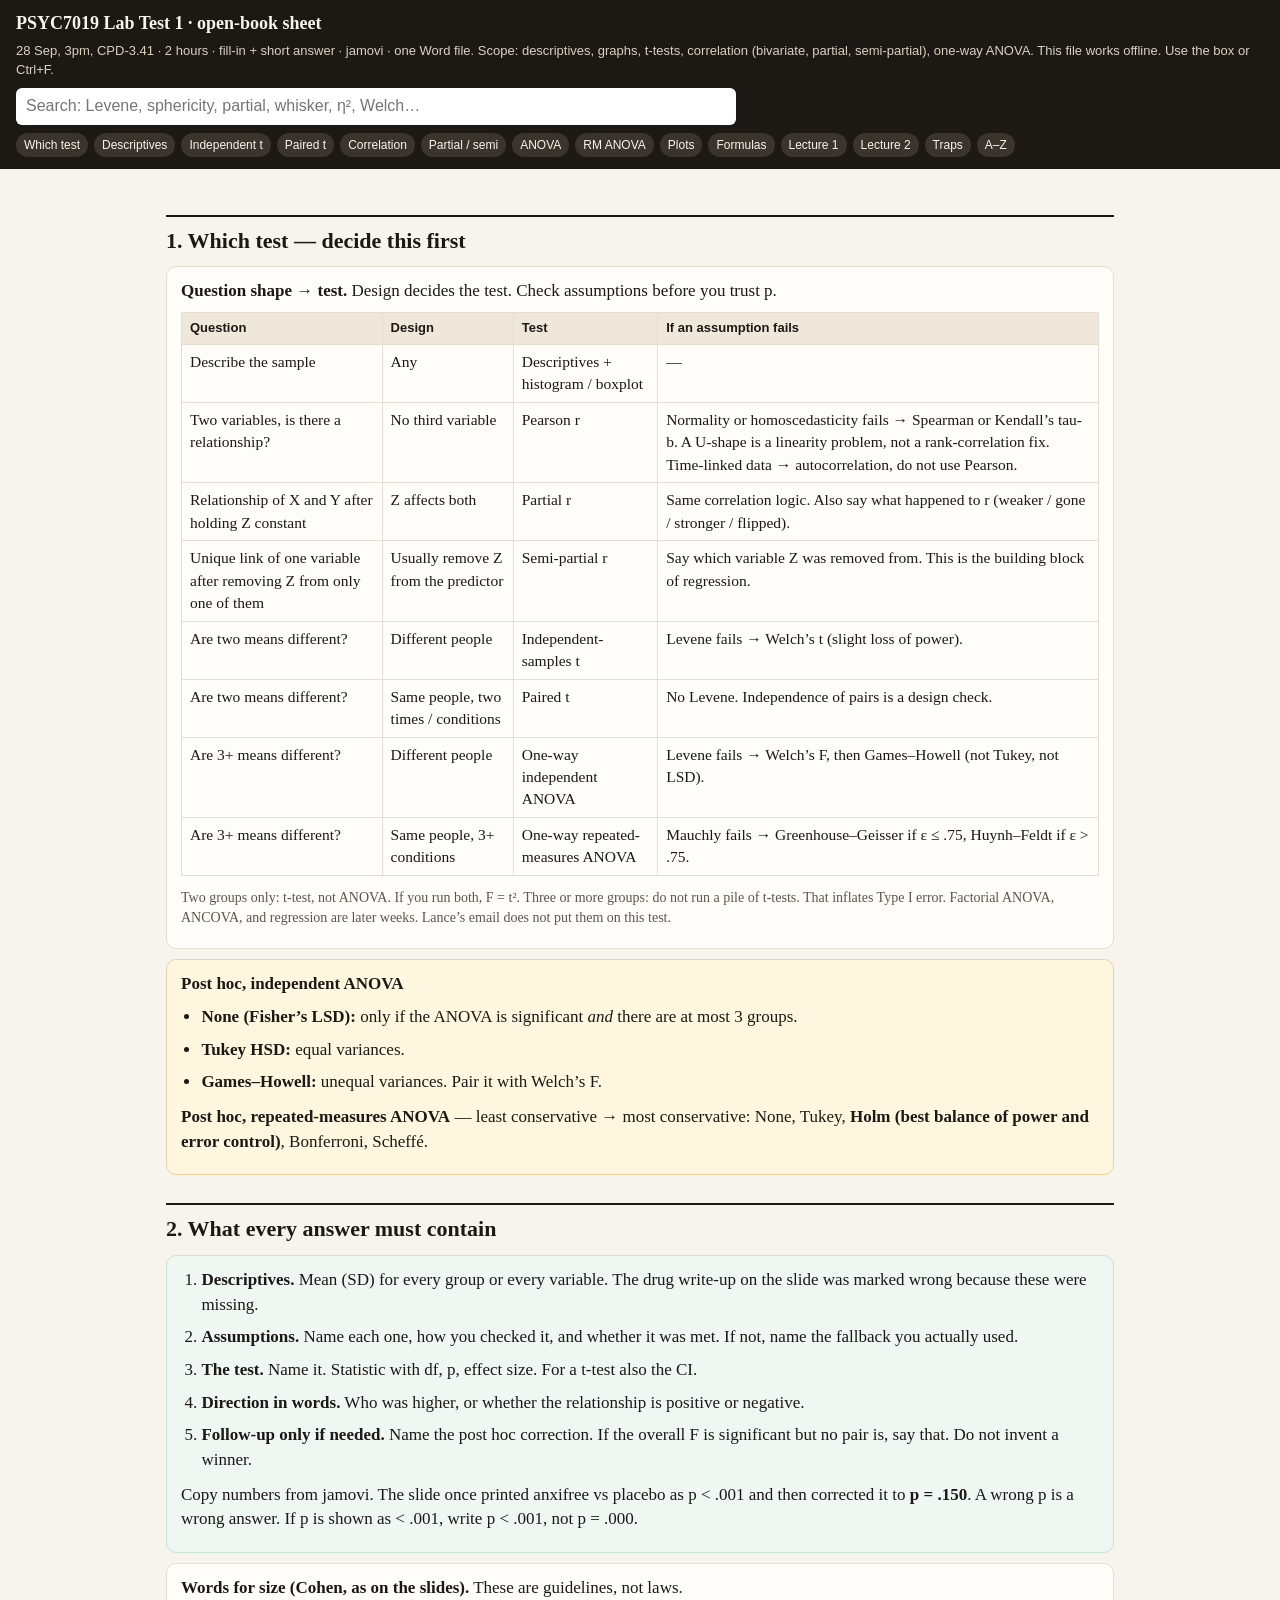
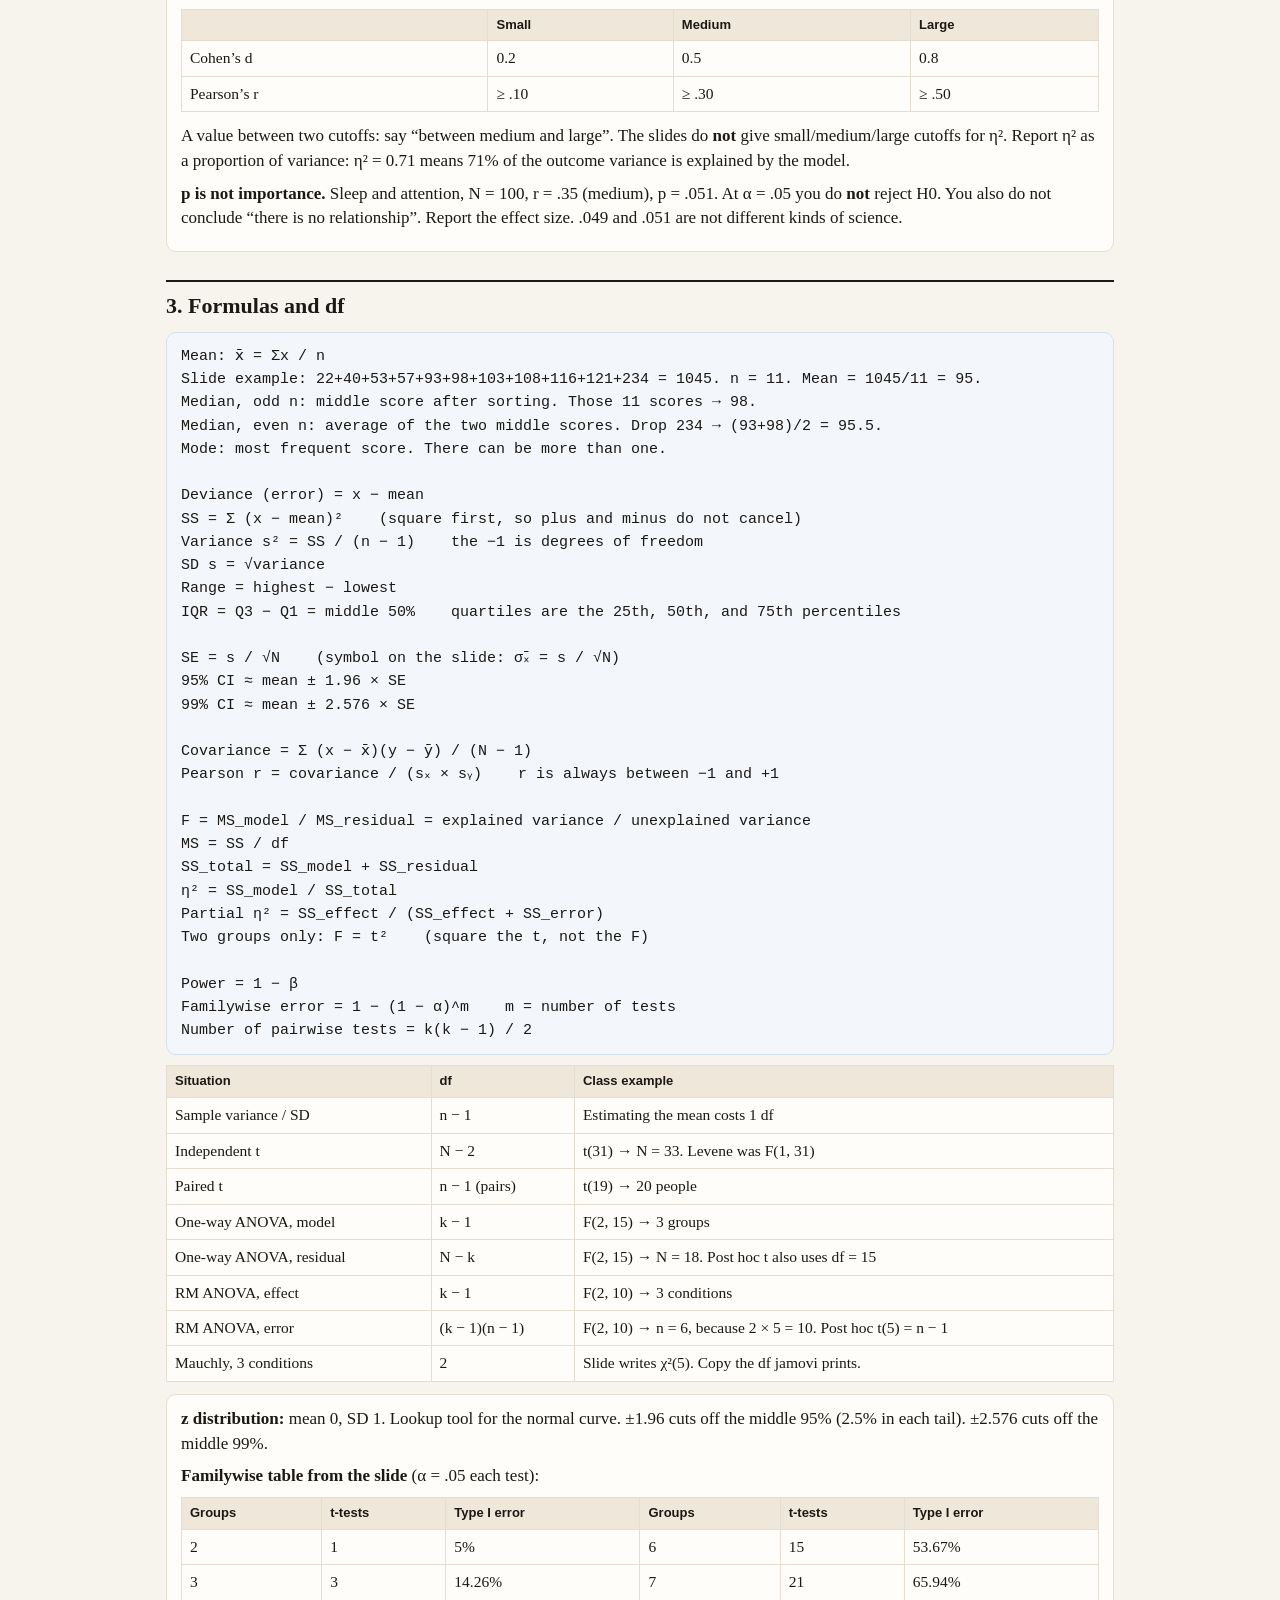
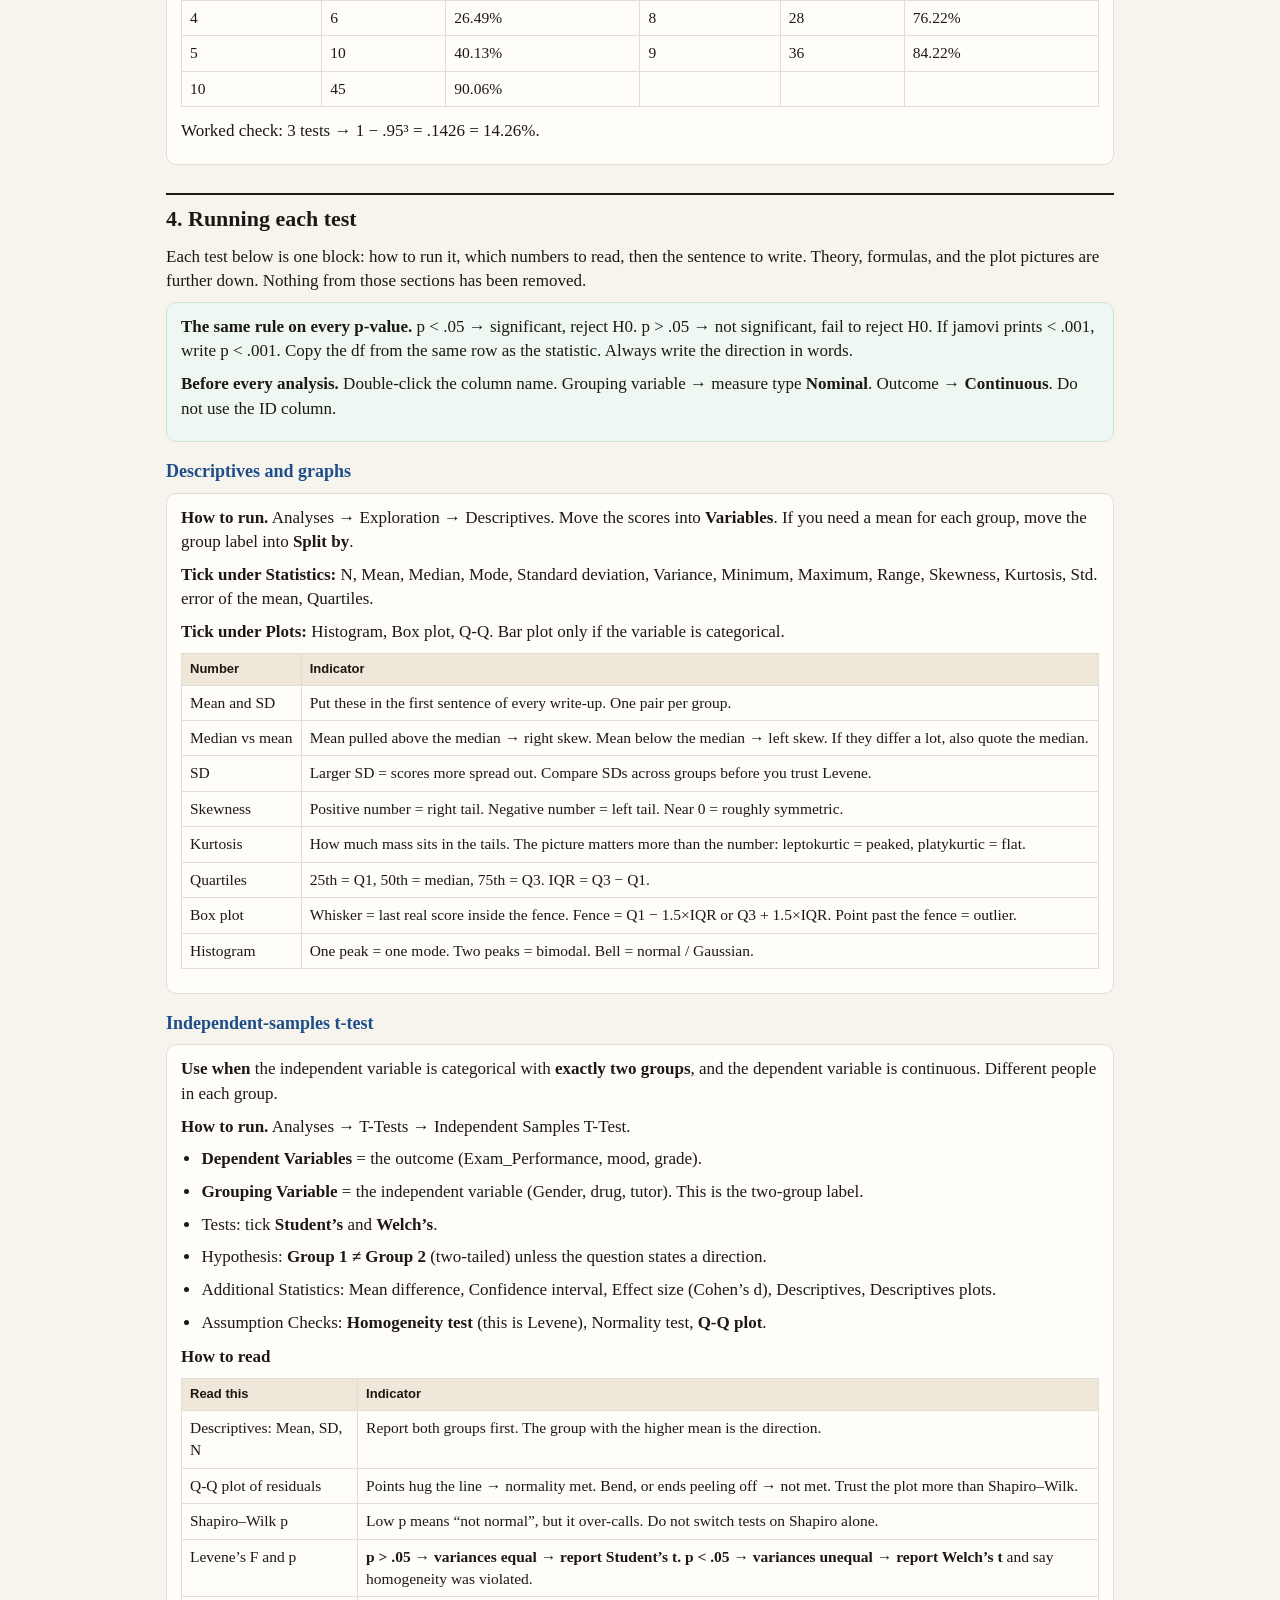
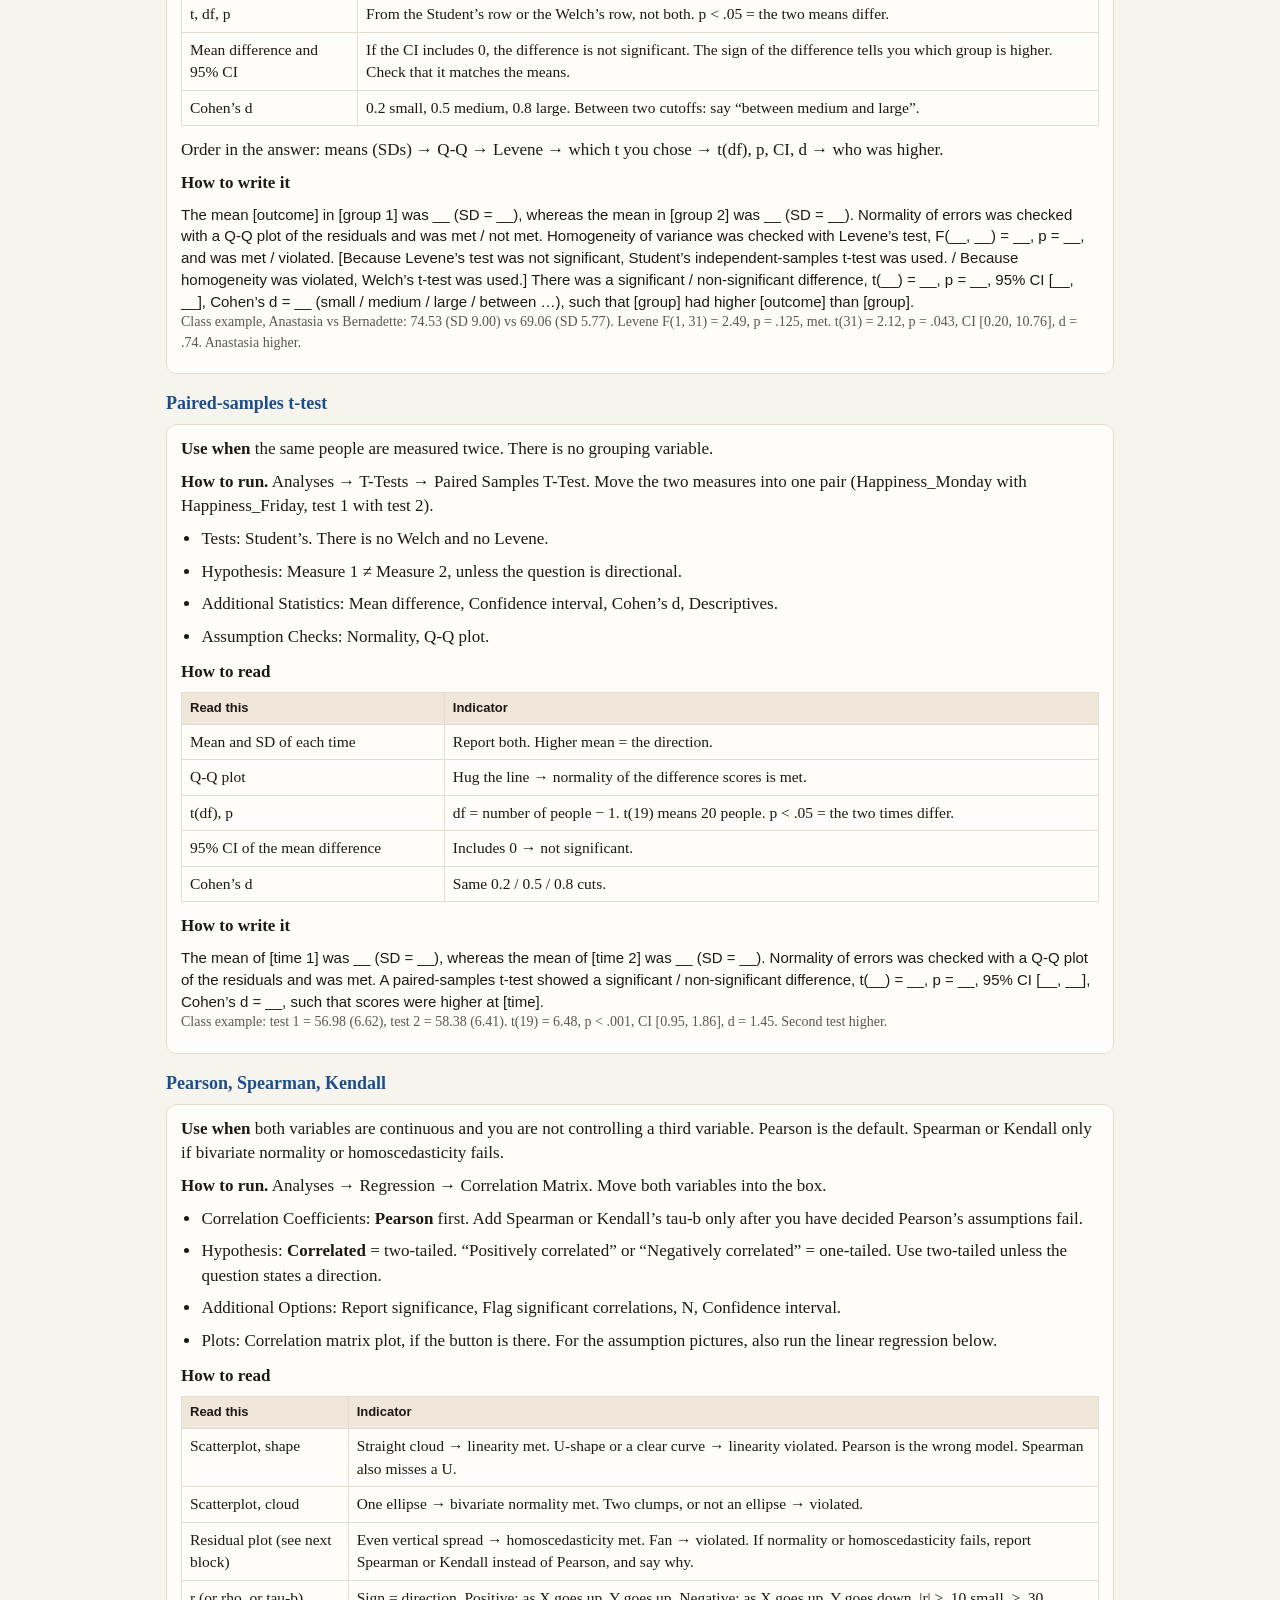
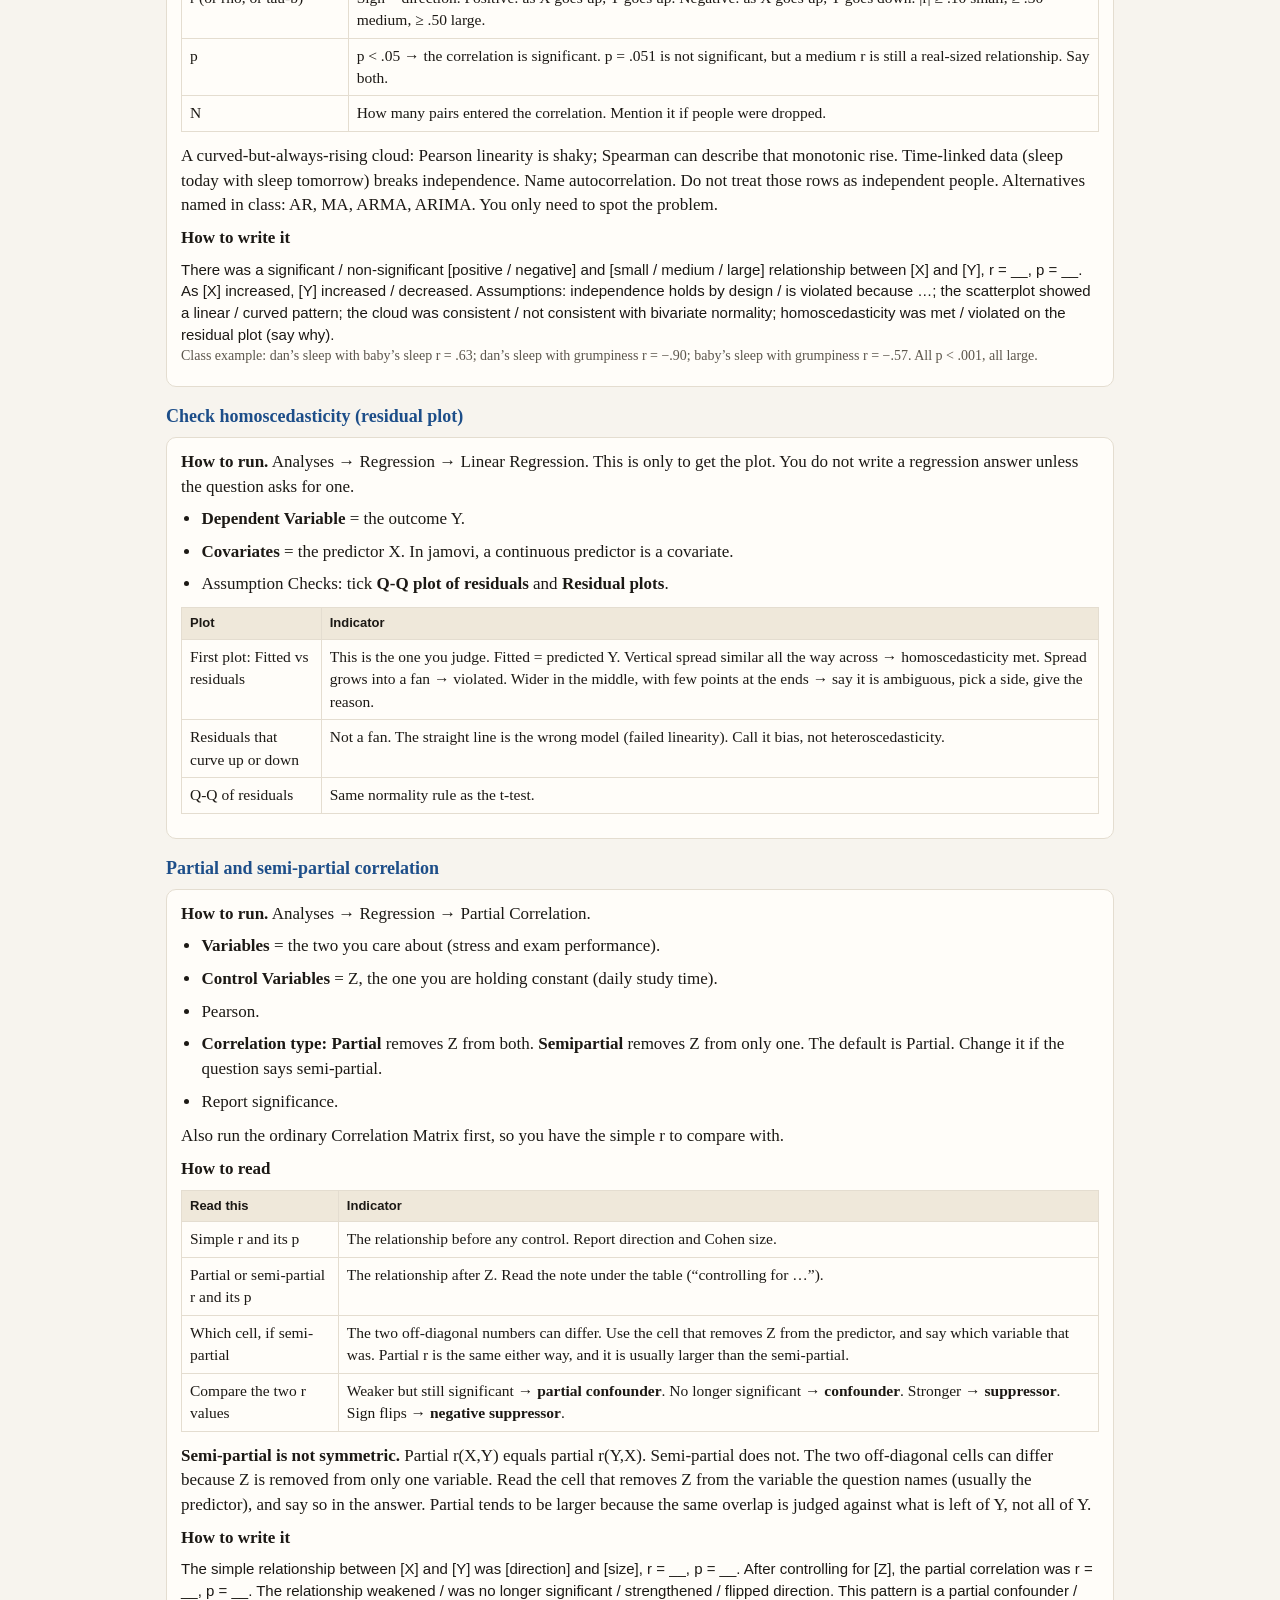
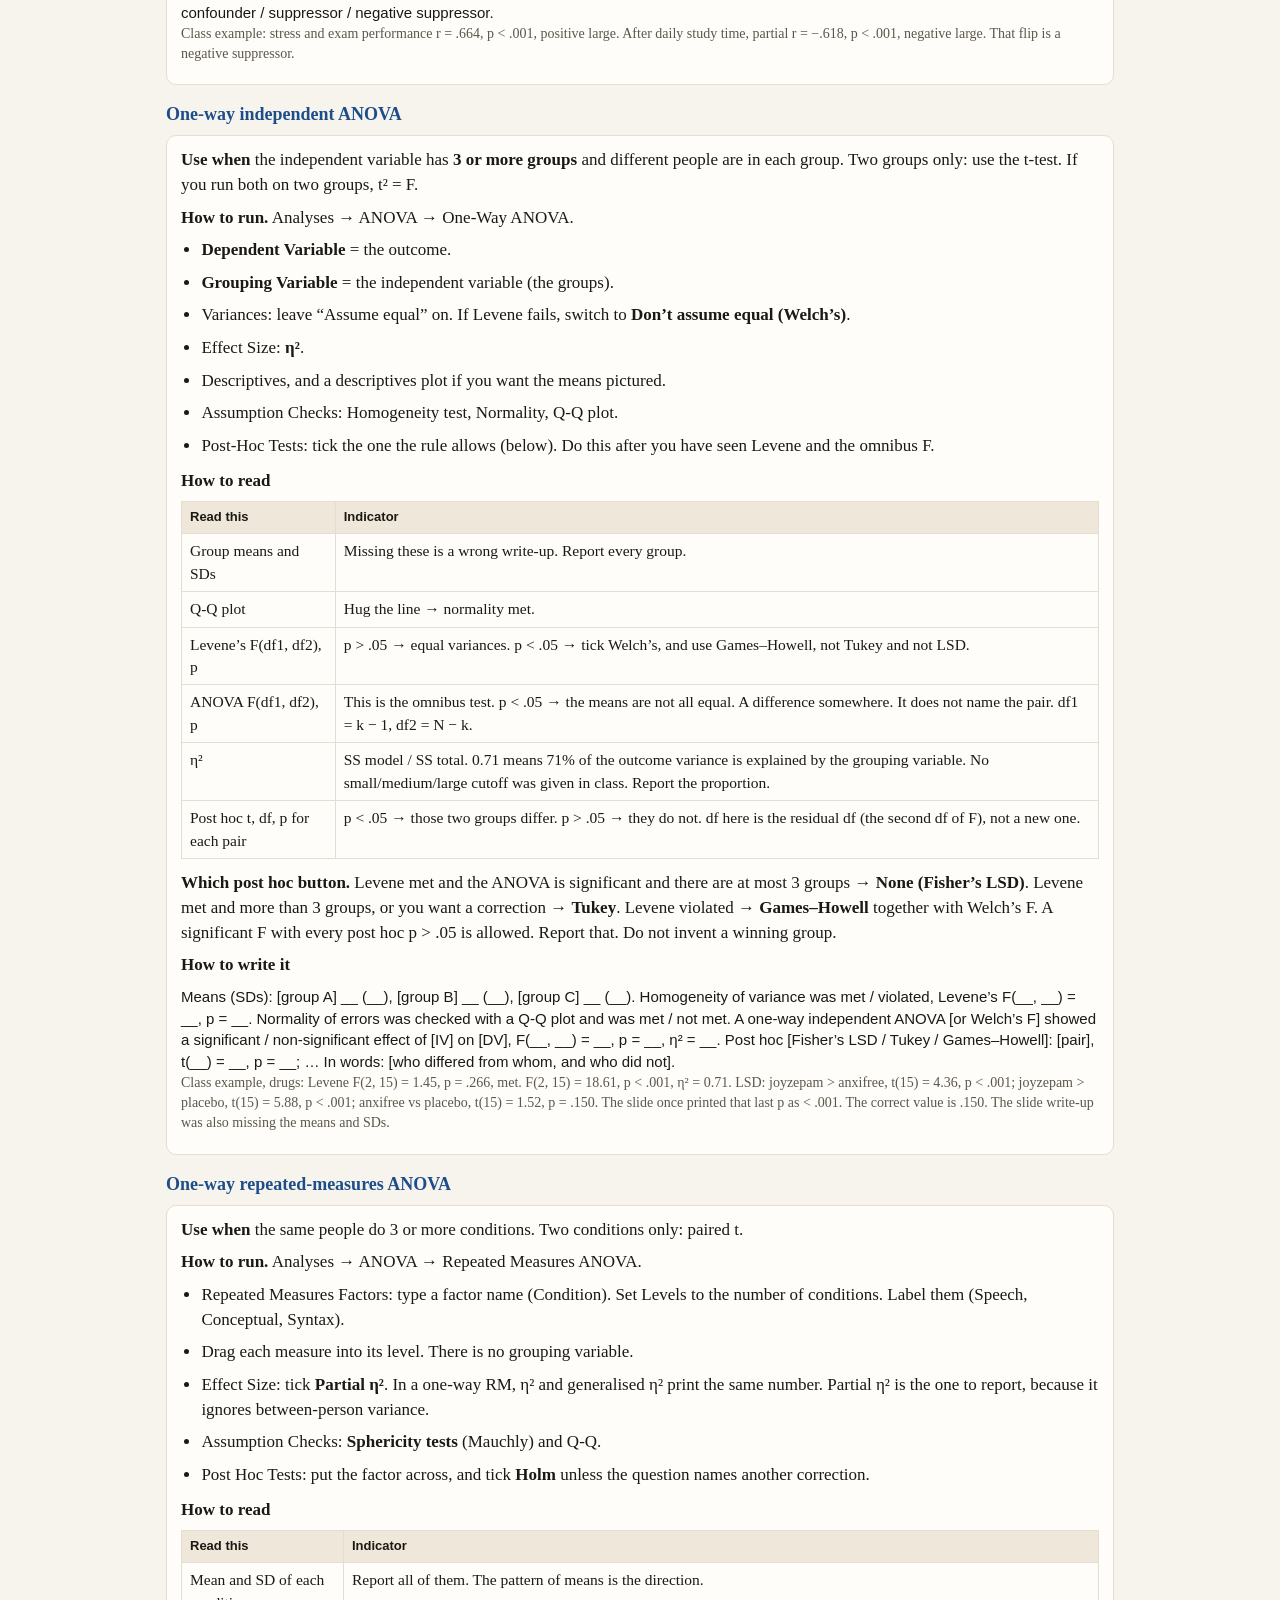
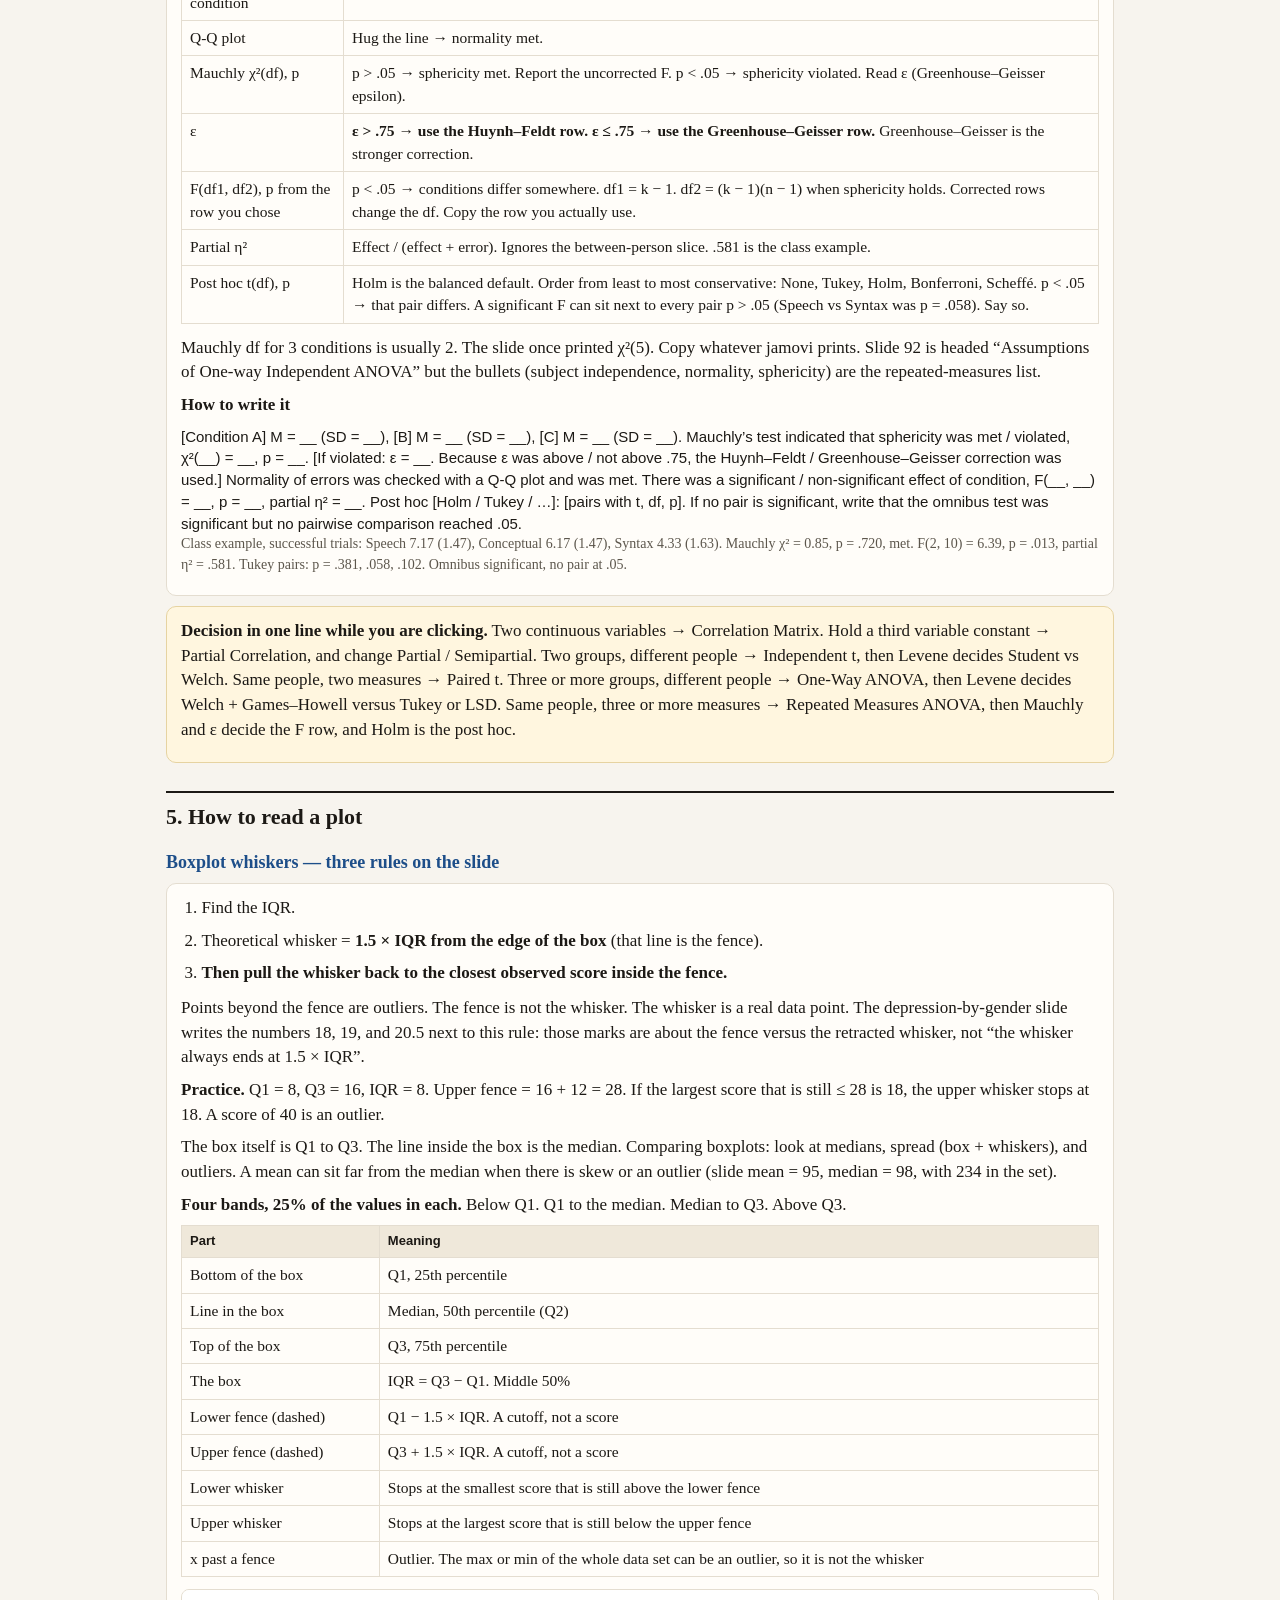
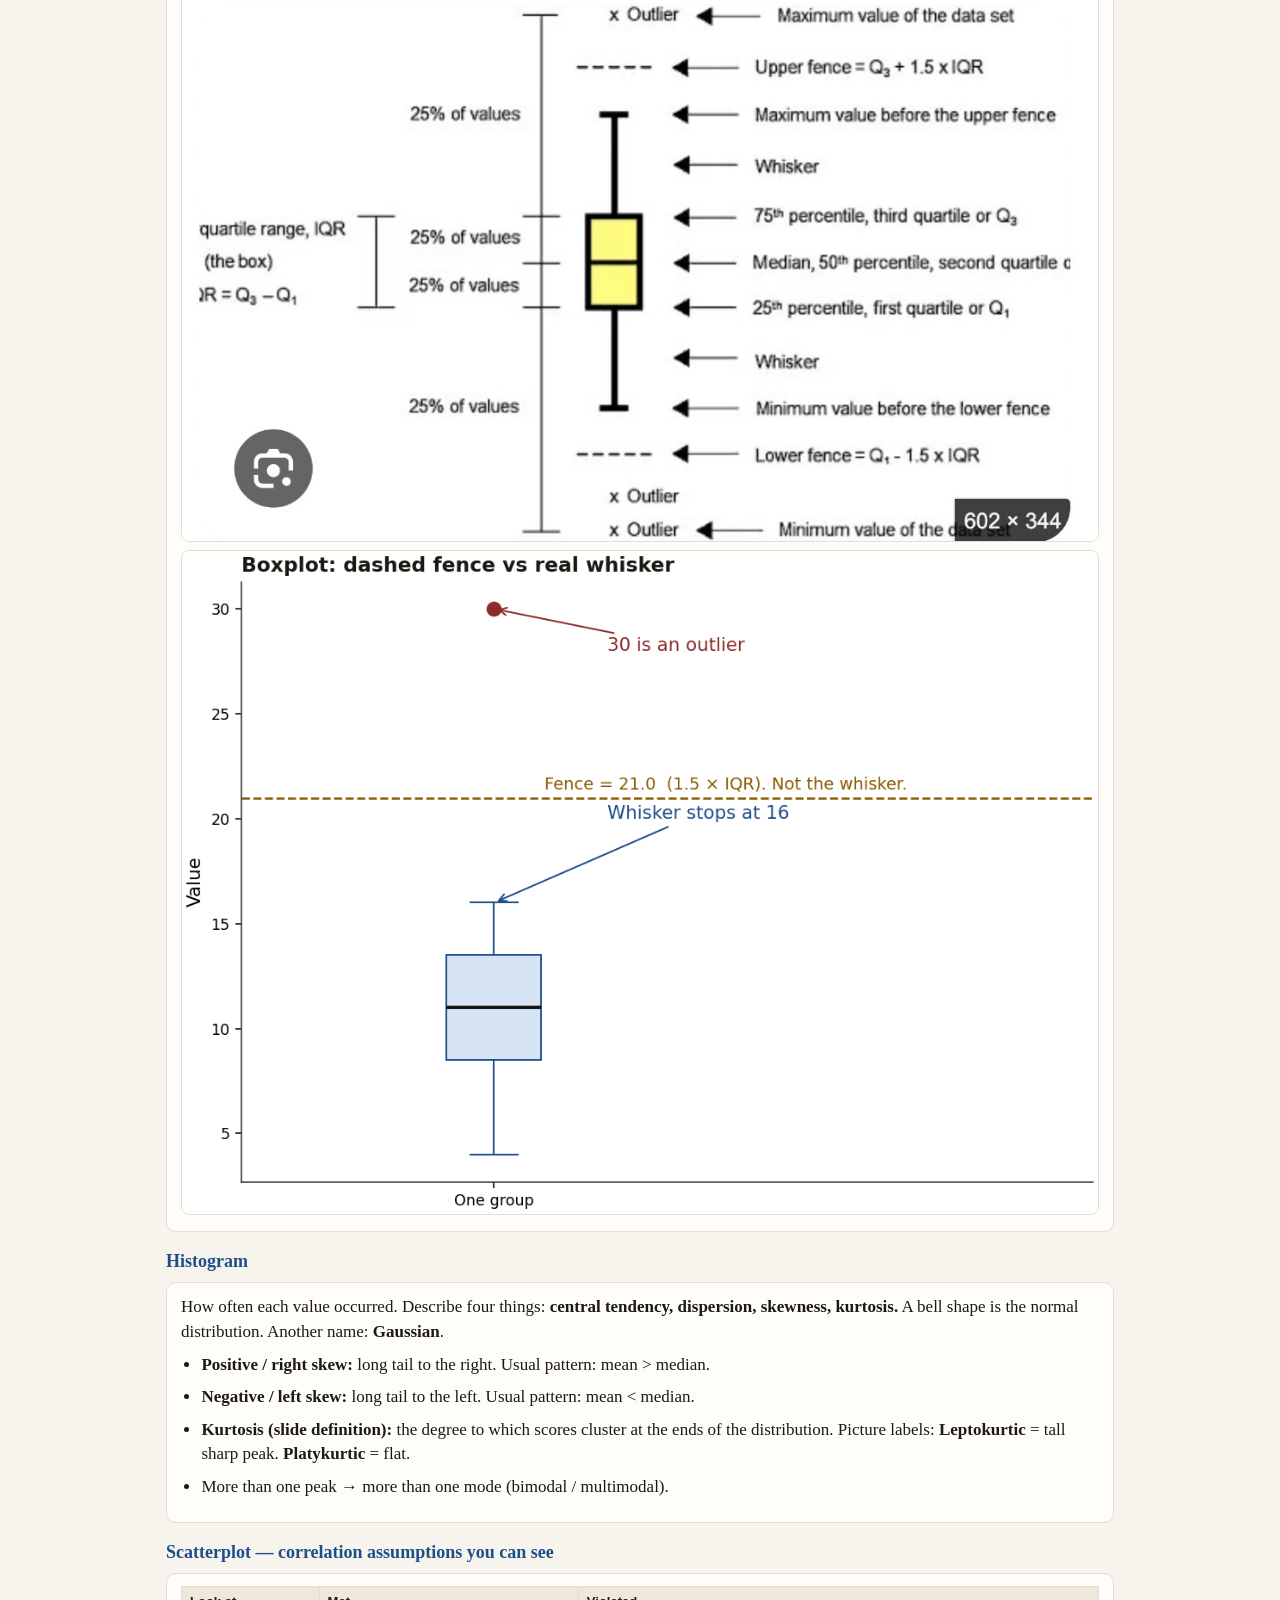
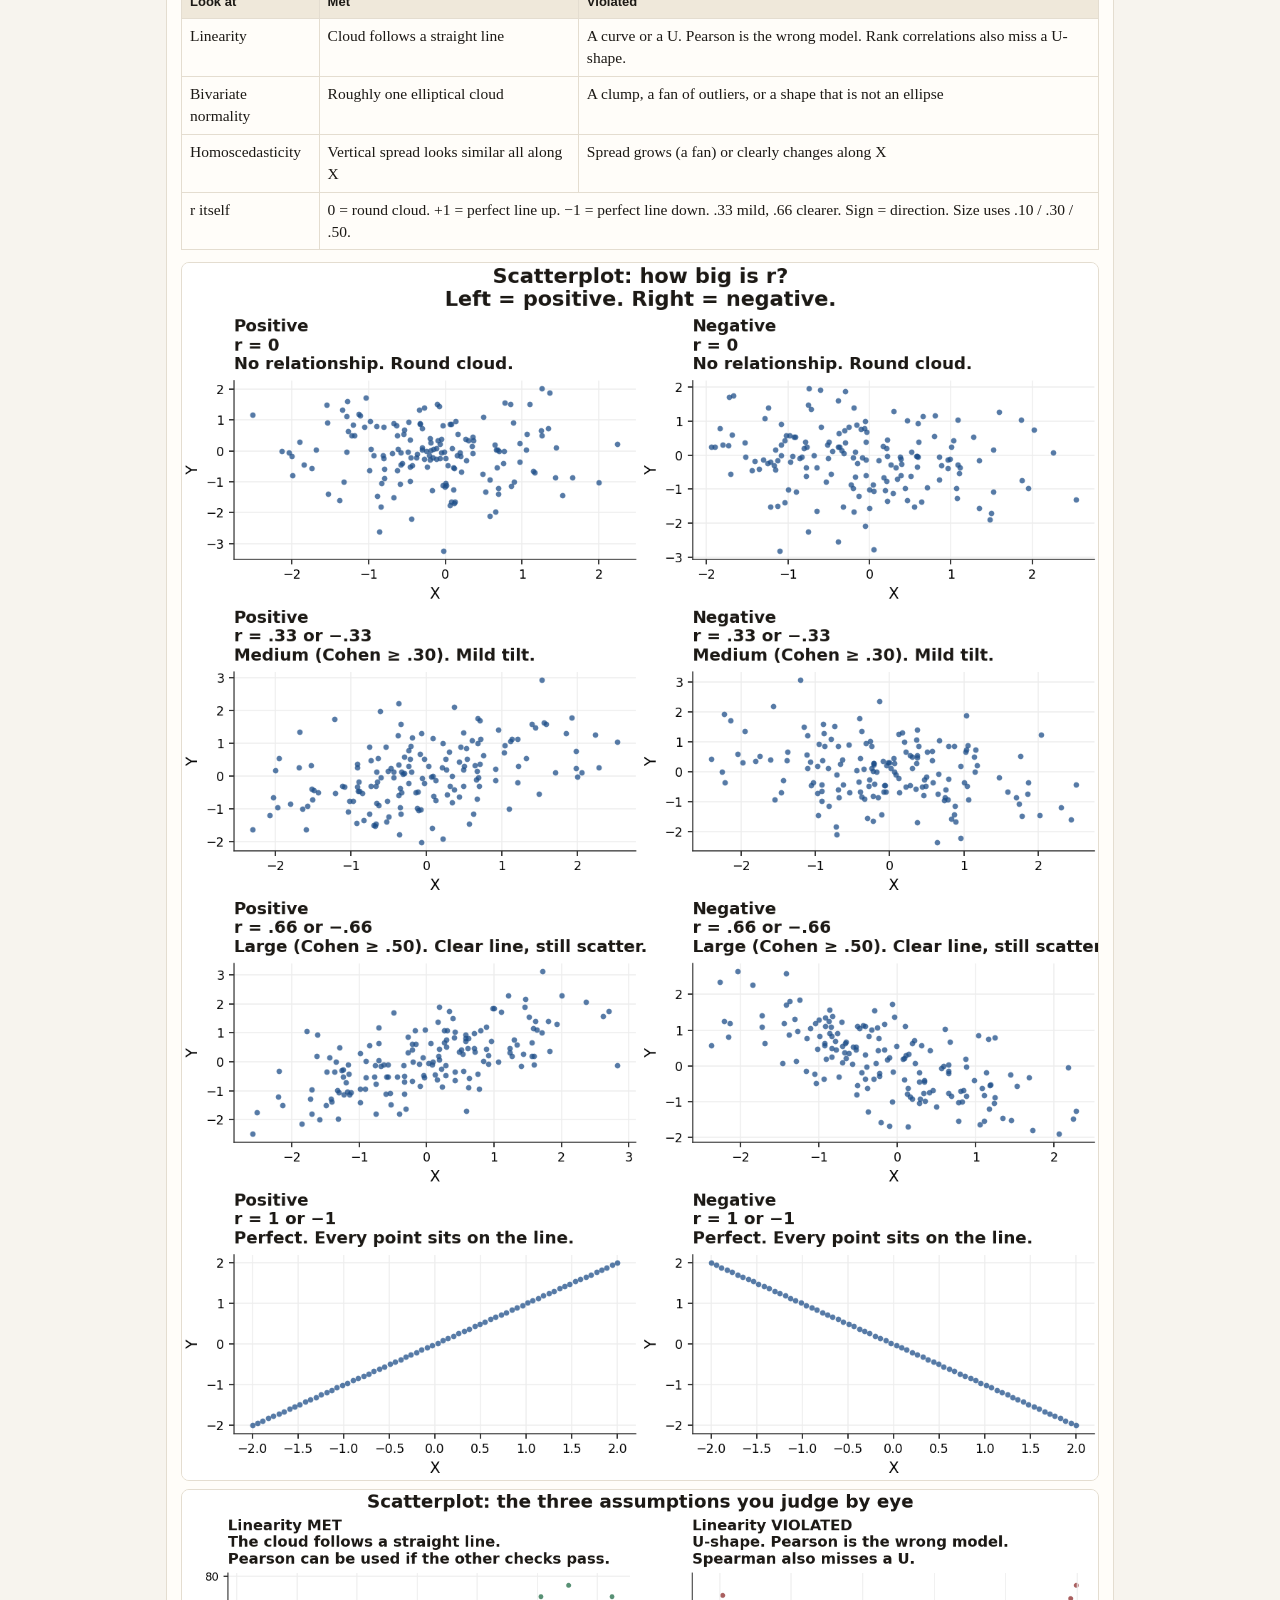
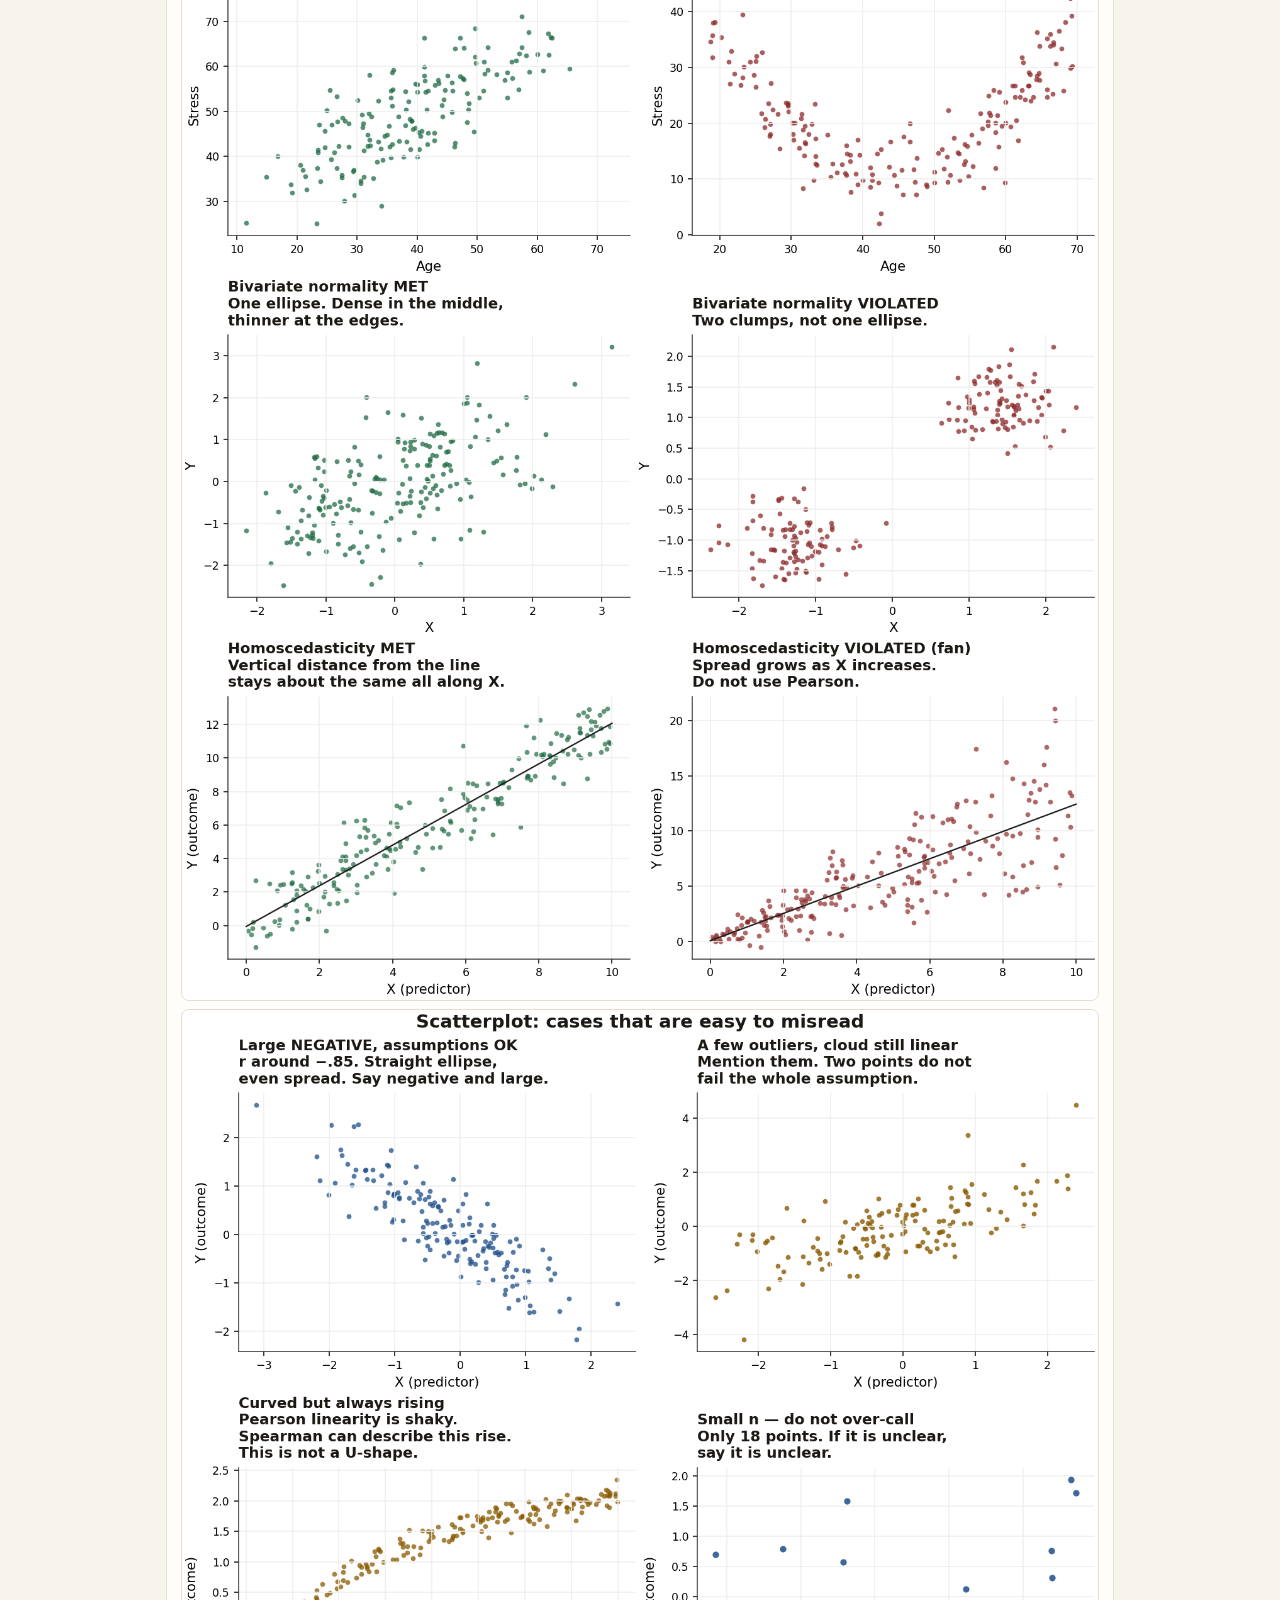
==== commit 2722d8af: "Group each lab test procedure with its reading and write-up. Co-authored-by: Cursor <cursoragent@cur" ====
--- a/docs/lab-test-1/index.html
+++ b/docs/lab-test-1/index.html
@@ -45,16 +45,17 @@
   <span id="count"></span>
   <nav>
     <a href="#choose">Which test</a>
-    <a href="#report">What to write</a>
+    <a href="#desc">Descriptives</a>
+    <a href="#tind">Independent t</a>
+    <a href="#tpair">Paired t</a>
+    <a href="#corr">Correlation</a>
+    <a href="#part">Partial / semi</a>
+    <a href="#anova">ANOVA</a>
+    <a href="#rm">RM ANOVA</a>
+    <a href="#plots">Plots</a>
     <a href="#formula">Formulas</a>
-    <a href="#jamovi">jamovi clicks</a>
-    <a href="#steps">Step by step</a>
-    <a href="#plots">Read a plot</a>
-    <a href="#templates">Write-up lines</a>
     <a href="#l1">Lecture 1</a>
     <a href="#l2">Lecture 2</a>
-    <a href="#partial">Partial / semi</a>
-    <a href="#l3">ANOVA</a>
     <a href="#traps">Traps</a>
     <a href="#gloss">A–Z</a>
   </nav>
@@ -168,38 +169,17 @@
 </div>
 </section>
 
-<section id="jamovi" data-search>
-<h2>4. jamovi clicks</h2>
-<div class="card">
-<p><span class="k">Before any analysis.</span> Double-click a column header. Set the measure: grouping variable = Nominal (or Ordinal). Outcome = Continuous. A wrong type sends you to the wrong menu. Data types: Integer, Decimal, Text. Do not analyse an ID column.</p>
-</div>
-<table>
-<tr><th>Job</th><th>Menu</th><th>What to tick</th></tr>
-<tr><td>Descriptives and graphs</td><td>Analyses → Exploration → Descriptives</td><td>Variables. Split by = grouping factor. Statistics: N, Mean, Median, Mode, SD, Variance, Range, Min, Max, SE, Skewness, Kurtosis, Quartiles. Plots: Histogram, Box plot, Q-Q, Bar if categorical.</td></tr>
-<tr><td>Scatterplot</td><td>Same Descriptives plots, or the scatter option if it is on your build. Linear regression also shows the cloud via residuals.</td><td>Look for a straight cloud, an ellipse, and even vertical spread.</td></tr>
-<tr><td>Independent t</td><td>Analyses → T-Tests → Independent Samples T-Test</td><td>Dependent variable. Grouping variable. Student’s if variances equal; Welch’s if not. Hypothesis: Group 1 ≠ Group 2 (two-tailed) unless the question is directional. Additional: Mean difference, CI, Effect size (Cohen’s d), Descriptives. Assumptions: Homogeneity (Levene), Normality, Q-Q plot.</td></tr>
-<tr><td>Paired t</td><td>Analyses → T-Tests → Paired Samples T-Test</td><td>Put the two measures in one pair. Student’s. Mean difference, CI, Cohen’s d, Descriptives. Normality + Q-Q. There is no Levene.</td></tr>
-<tr><td>Pearson / Spearman / Kendall</td><td>Analyses → Regression → Correlation Matrix</td><td>Pearson by default. Switch to Spearman or Kendall’s tau-b if bivariate normality or homoscedasticity fails. Report significance. Flag significant. Hypothesis “Correlated” = two-tailed. “Positively / negatively correlated” = one-tailed.</td></tr>
-<tr><td>Partial or semi-partial</td><td>Analyses → Regression → Partial Correlation</td><td>Variables = the two you care about. Control variables = Z. Pearson. <span class="k">Correlation type: Partial or Semipartial.</span> The default is Partial — change it if the question wants semi-partial. Report significance. Read the note under the table (“controlling for …”).</td></tr>
-<tr><td>Residual plot (homoscedasticity)</td><td>Analyses → Regression → Linear Regression</td><td>Dependent = outcome Y. Covariates = predictor X. Assumption checks: Q-Q and Residual plots. Use the <span class="k">first plot, Fitted vs residuals.</span> You do not need the regression write-up unless they ask for it.</td></tr>
-<tr><td>One-way independent ANOVA</td><td>Analyses → ANOVA → One-Way ANOVA</td><td>Dependent. Grouping variable. Equal variances, or Welch if Levene fails. Effect size η². Post hoc: None / Tukey / Games–Howell. Assumptions: Homogeneity, Normality, Q-Q. Descriptives.</td></tr>
-<tr><td>One-way RM ANOVA</td><td>Analyses → ANOVA → Repeated Measures ANOVA</td><td>Name the factor, set the number of levels, drag each measure into a level. Effect size: tick <span class="k">Partial η²</span> (η² and Generalised η² match each other in a one-way RM). Sphericity (Mauchly) and Q-Q. Post hoc: Holm unless told otherwise.</td></tr>
-</table>
-<div class="trap">
-<p><span class="k">Semi-partial is not symmetric.</span> Partial r(X,Y) equals partial r(Y,X). Semi-partial does not. The two off-diagonal cells can differ because Z is removed from only one variable. Read the cell that removes Z from the variable the question names (usually the predictor), and say so in the answer.</p>
-</div>
-</section>
-
 <section id="steps" data-search>
-<h2>4b. Every test: click, then read this number</h2>
+<h2>4. Running each test</h2>
+<p>Each test below is one block: how to run it, which numbers to read, then the sentence to write. Theory, formulas, and the plot pictures are further down. Nothing from those sections has been removed.</p>
 <div class="do">
 <p><span class="k">The same rule on every p-value.</span> p &lt; .05 → significant, reject H0. p &gt; .05 → not significant, fail to reject H0. If jamovi prints &lt; .001, write p &lt; .001. Copy the df from the same row as the statistic. Always write the direction in words.</p>
 <p><span class="k">Before every analysis.</span> Double-click the column name. Grouping variable → measure type <span class="k">Nominal</span>. Outcome → <span class="k">Continuous</span>. Do not use the ID column.</p>
 </div>
 
-<h3>Descriptives and graphs</h3>
-<div class="card">
-<p><span class="k">Click:</span> Analyses → Exploration → Descriptives. Move the scores into <span class="k">Variables</span>. If you need a mean for each group, move the group label into <span class="k">Split by</span>.</p>
+<h3 id="desc">Descriptives and graphs</h3>
+<div class="card">
+<p><span class="k">How to run.</span> Analyses → Exploration → Descriptives. Move the scores into <span class="k">Variables</span>. If you need a mean for each group, move the group label into <span class="k">Split by</span>.</p>
 <p><span class="k">Tick under Statistics:</span> N, Mean, Median, Mode, Standard deviation, Variance, Minimum, Maximum, Range, Skewness, Kurtosis, Std. error of the mean, Quartiles.</p>
 <p><span class="k">Tick under Plots:</span> Histogram, Box plot, Q-Q. Bar plot only if the variable is categorical.</p>
 <table>
@@ -215,10 +195,10 @@
 </table>
 </div>
 
-<h3>Independent-samples t-test</h3>
+<h3 id="tind">Independent-samples t-test</h3>
 <div class="card">
 <p><span class="k">Use when</span> the independent variable is categorical with <span class="k">exactly two groups</span>, and the dependent variable is continuous. Different people in each group.</p>
-<p><span class="k">Click:</span> Analyses → T-Tests → Independent Samples T-Test.</p>
+<p><span class="k">How to run.</span> Analyses → T-Tests → Independent Samples T-Test.</p>
 <ul>
 <li><span class="k">Dependent Variables</span> = the outcome (Exam_Performance, mood, grade).</li>
 <li><span class="k">Grouping Variable</span> = the independent variable (Gender, drug, tutor). This is the two-group label.</li>
@@ -227,6 +207,7 @@
 <li>Additional Statistics: Mean difference, Confidence interval, Effect size (Cohen’s d), Descriptives, Descriptives plots.</li>
 <li>Assumption Checks: <span class="k">Homogeneity test</span> (this is Levene), Normality test, <span class="k">Q-Q plot</span>.</li>
 </ul>
+<p class="k">How to read</p>
 <table>
 <tr><th>Read this</th><th>Indicator</th></tr>
 <tr><td>Descriptives: Mean, SD, N</td><td>Report both groups first. The group with the higher mean is the direction.</td></tr>
@@ -238,18 +219,22 @@
 <tr><td>Cohen’s d</td><td>0.2 small, 0.5 medium, 0.8 large. Between two cutoffs: say “between medium and large”.</td></tr>
 </table>
 <p>Order in the answer: means (SDs) → Q-Q → Levene → which t you chose → t(df), p, CI, d → who was higher.</p>
-</div>
-
-<h3>Paired-samples t-test</h3>
+<p class="k">How to write it</p>
+<pre>The mean [outcome] in [group 1] was __ (SD = __), whereas the mean in [group 2] was __ (SD = __). Normality of errors was checked with a Q-Q plot of the residuals and was met / not met. Homogeneity of variance was checked with Levene’s test, F(__, __) = __, p = __, and was met / violated. [Because Levene’s test was not significant, Student’s independent-samples t-test was used. / Because homogeneity was violated, Welch’s t-test was used.] There was a significant / non-significant difference, t(__) = __, p = __, 95% CI [__, __], Cohen’s d = __ (small / medium / large / between …), such that [group] had higher [outcome] than [group].</pre>
+<p class="small">Class example, Anastasia vs Bernadette: 74.53 (SD 9.00) vs 69.06 (SD 5.77). Levene F(1, 31) = 2.49, p = .125, met. t(31) = 2.12, p = .043, CI [0.20, 10.76], d = .74. Anastasia higher.</p>
+</div>
+
+<h3 id="tpair">Paired-samples t-test</h3>
 <div class="card">
 <p><span class="k">Use when</span> the same people are measured twice. There is no grouping variable.</p>
-<p><span class="k">Click:</span> Analyses → T-Tests → Paired Samples T-Test. Move the two measures into one pair (Happiness_Monday with Happiness_Friday, test 1 with test 2).</p>
+<p><span class="k">How to run.</span> Analyses → T-Tests → Paired Samples T-Test. Move the two measures into one pair (Happiness_Monday with Happiness_Friday, test 1 with test 2).</p>
 <ul>
 <li>Tests: Student’s. There is no Welch and no Levene.</li>
 <li>Hypothesis: Measure 1 ≠ Measure 2, unless the question is directional.</li>
 <li>Additional Statistics: Mean difference, Confidence interval, Cohen’s d, Descriptives.</li>
 <li>Assumption Checks: Normality, Q-Q plot.</li>
 </ul>
+<p class="k">How to read</p>
 <table>
 <tr><th>Read this</th><th>Indicator</th></tr>
 <tr><td>Mean and SD of each time</td><td>Report both. Higher mean = the direction.</td></tr>
@@ -258,18 +243,22 @@
 <tr><td>95% CI of the mean difference</td><td>Includes 0 → not significant.</td></tr>
 <tr><td>Cohen’s d</td><td>Same 0.2 / 0.5 / 0.8 cuts.</td></tr>
 </table>
-</div>
-
-<h3>Pearson, Spearman, Kendall</h3>
+<p class="k">How to write it</p>
+<pre>The mean of [time 1] was __ (SD = __), whereas the mean of [time 2] was __ (SD = __). Normality of errors was checked with a Q-Q plot of the residuals and was met. A paired-samples t-test showed a significant / non-significant difference, t(__) = __, p = __, 95% CI [__, __], Cohen’s d = __, such that scores were higher at [time].</pre>
+<p class="small">Class example: test 1 = 56.98 (6.62), test 2 = 58.38 (6.41). t(19) = 6.48, p &lt; .001, CI [0.95, 1.86], d = 1.45. Second test higher.</p>
+</div>
+
+<h3 id="corr">Pearson, Spearman, Kendall</h3>
 <div class="card">
 <p><span class="k">Use when</span> both variables are continuous and you are not controlling a third variable. Pearson is the default. Spearman or Kendall only if bivariate normality or homoscedasticity fails.</p>
-<p><span class="k">Click:</span> Analyses → Regression → Correlation Matrix. Move both variables into the box.</p>
+<p><span class="k">How to run.</span> Analyses → Regression → Correlation Matrix. Move both variables into the box.</p>
 <ul>
 <li>Correlation Coefficients: <span class="k">Pearson</span> first. Add Spearman or Kendall’s tau-b only after you have decided Pearson’s assumptions fail.</li>
 <li>Hypothesis: <span class="k">Correlated</span> = two-tailed. “Positively correlated” or “Negatively correlated” = one-tailed. Use two-tailed unless the question states a direction.</li>
 <li>Additional Options: Report significance, Flag significant correlations, N, Confidence interval.</li>
 <li>Plots: Correlation matrix plot, if the button is there. For the assumption pictures, also run the linear regression below.</li>
 </ul>
+<p class="k">How to read</p>
 <table>
 <tr><th>Read this</th><th>Indicator</th></tr>
 <tr><td>Scatterplot, shape</td><td>Straight cloud → linearity met. U-shape or a clear curve → linearity violated. Pearson is the wrong model. Spearman also misses a U.</td></tr>
@@ -279,12 +268,15 @@
 <tr><td>p</td><td>p &lt; .05 → the correlation is significant. p = .051 is not significant, but a medium r is still a real-sized relationship. Say both.</td></tr>
 <tr><td>N</td><td>How many pairs entered the correlation. Mention it if people were dropped.</td></tr>
 </table>
-<p>A curved-but-always-rising cloud: Pearson linearity is shaky; Spearman can describe that monotonic rise. Time-linked data (sleep today with sleep tomorrow) breaks independence. Name autocorrelation. Do not treat those rows as independent people.</p>
+<p>A curved-but-always-rising cloud: Pearson linearity is shaky; Spearman can describe that monotonic rise. Time-linked data (sleep today with sleep tomorrow) breaks independence. Name autocorrelation. Do not treat those rows as independent people. Alternatives named in class: AR, MA, ARMA, ARIMA. You only need to spot the problem.</p>
+<p class="k">How to write it</p>
+<pre>There was a significant / non-significant [positive / negative] and [small / medium / large] relationship between [X] and [Y], r = __, p = __. As [X] increased, [Y] increased / decreased. Assumptions: independence holds by design / is violated because …; the scatterplot showed a linear / curved pattern; the cloud was consistent / not consistent with bivariate normality; homoscedasticity was met / violated on the residual plot (say why).</pre>
+<p class="small">Class example: dan’s sleep with baby’s sleep r = .63; dan’s sleep with grumpiness r = −.90; baby’s sleep with grumpiness r = −.57. All p &lt; .001, all large.</p>
 </div>
 
 <h3>Check homoscedasticity (residual plot)</h3>
 <div class="card">
-<p><span class="k">Click:</span> Analyses → Regression → Linear Regression. This is only to get the plot. You do not write a regression answer unless the question asks for one.</p>
+<p><span class="k">How to run.</span> Analyses → Regression → Linear Regression. This is only to get the plot. You do not write a regression answer unless the question asks for one.</p>
 <ul>
 <li><span class="k">Dependent Variable</span> = the outcome Y.</li>
 <li><span class="k">Covariates</span> = the predictor X. In jamovi, a continuous predictor is a covariate.</li>
@@ -298,9 +290,9 @@
 </table>
 </div>
 
-<h3>Partial and semi-partial correlation</h3>
-<div class="card">
-<p><span class="k">Click:</span> Analyses → Regression → Partial Correlation.</p>
+<h3 id="part">Partial and semi-partial correlation</h3>
+<div class="card">
+<p><span class="k">How to run.</span> Analyses → Regression → Partial Correlation.</p>
 <ul>
 <li><span class="k">Variables</span> = the two you care about (stress and exam performance).</li>
 <li><span class="k">Control Variables</span> = Z, the one you are holding constant (daily study time).</li>
@@ -309,6 +301,7 @@
 <li>Report significance.</li>
 </ul>
 <p>Also run the ordinary Correlation Matrix first, so you have the simple r to compare with.</p>
+<p class="k">How to read</p>
 <table>
 <tr><th>Read this</th><th>Indicator</th></tr>
 <tr><td>Simple r and its p</td><td>The relationship before any control. Report direction and Cohen size.</td></tr>
@@ -316,12 +309,16 @@
 <tr><td>Which cell, if semi-partial</td><td>The two off-diagonal numbers can differ. Use the cell that removes Z from the predictor, and say which variable that was. Partial r is the same either way, and it is usually larger than the semi-partial.</td></tr>
 <tr><td>Compare the two r values</td><td>Weaker but still significant → <span class="k">partial confounder</span>. No longer significant → <span class="k">confounder</span>. Stronger → <span class="k">suppressor</span>. Sign flips → <span class="k">negative suppressor</span>.</td></tr>
 </table>
-</div>
-
-<h3>One-way independent ANOVA</h3>
+<p><span class="k">Semi-partial is not symmetric.</span> Partial r(X,Y) equals partial r(Y,X). Semi-partial does not. The two off-diagonal cells can differ because Z is removed from only one variable. Read the cell that removes Z from the variable the question names (usually the predictor), and say so in the answer. Partial tends to be larger because the same overlap is judged against what is left of Y, not all of Y.</p>
+<p class="k">How to write it</p>
+<pre>The simple relationship between [X] and [Y] was [direction] and [size], r = __, p = __. After controlling for [Z], the partial correlation was r = __, p = __. The relationship weakened / was no longer significant / strengthened / flipped direction. This pattern is a partial confounder / confounder / suppressor / negative suppressor.</pre>
+<p class="small">Class example: stress and exam performance r = .664, p &lt; .001, positive large. After daily study time, partial r = −.618, p &lt; .001, negative large. That flip is a negative suppressor.</p>
+</div>
+
+<h3 id="anova">One-way independent ANOVA</h3>
 <div class="card">
 <p><span class="k">Use when</span> the independent variable has <span class="k">3 or more groups</span> and different people are in each group. Two groups only: use the t-test. If you run both on two groups, t² = F.</p>
-<p><span class="k">Click:</span> Analyses → ANOVA → One-Way ANOVA.</p>
+<p><span class="k">How to run.</span> Analyses → ANOVA → One-Way ANOVA.</p>
 <ul>
 <li><span class="k">Dependent Variable</span> = the outcome.</li>
 <li><span class="k">Grouping Variable</span> = the independent variable (the groups).</li>
@@ -331,6 +328,7 @@
 <li>Assumption Checks: Homogeneity test, Normality, Q-Q plot.</li>
 <li>Post-Hoc Tests: tick the one the rule allows (below). Do this after you have seen Levene and the omnibus F.</li>
 </ul>
+<p class="k">How to read</p>
 <table>
 <tr><th>Read this</th><th>Indicator</th></tr>
 <tr><td>Group means and SDs</td><td>Missing these is a wrong write-up. Report every group.</td></tr>
@@ -341,12 +339,15 @@
 <tr><td>Post hoc t, df, p for each pair</td><td>p &lt; .05 → those two groups differ. p &gt; .05 → they do not. df here is the residual df (the second df of F), not a new one.</td></tr>
 </table>
 <p><span class="k">Which post hoc button.</span> Levene met and the ANOVA is significant and there are at most 3 groups → <span class="k">None (Fisher’s LSD)</span>. Levene met and more than 3 groups, or you want a correction → <span class="k">Tukey</span>. Levene violated → <span class="k">Games–Howell</span> together with Welch’s F. A significant F with every post hoc p &gt; .05 is allowed. Report that. Do not invent a winning group.</p>
-</div>
-
-<h3>One-way repeated-measures ANOVA</h3>
+<p class="k">How to write it</p>
+<pre>Means (SDs): [group A] __ (__), [group B] __ (__), [group C] __ (__). Homogeneity of variance was met / violated, Levene’s F(__, __) = __, p = __. Normality of errors was checked with a Q-Q plot and was met / not met. A one-way independent ANOVA [or Welch’s F] showed a significant / non-significant effect of [IV] on [DV], F(__, __) = __, p = __, η² = __. Post hoc [Fisher’s LSD / Tukey / Games–Howell]: [pair], t(__) = __, p = __; … In words: [who differed from whom, and who did not].</pre>
+<p class="small">Class example, drugs: Levene F(2, 15) = 1.45, p = .266, met. F(2, 15) = 18.61, p &lt; .001, η² = 0.71. LSD: joyzepam &gt; anxifree, t(15) = 4.36, p &lt; .001; joyzepam &gt; placebo, t(15) = 5.88, p &lt; .001; anxifree vs placebo, t(15) = 1.52, p = .150. The slide once printed that last p as &lt; .001. The correct value is .150. The slide write-up was also missing the means and SDs.</p>
+</div>
+
+<h3 id="rm">One-way repeated-measures ANOVA</h3>
 <div class="card">
 <p><span class="k">Use when</span> the same people do 3 or more conditions. Two conditions only: paired t.</p>
-<p><span class="k">Click:</span> Analyses → ANOVA → Repeated Measures ANOVA.</p>
+<p><span class="k">How to run.</span> Analyses → ANOVA → Repeated Measures ANOVA.</p>
 <ul>
 <li>Repeated Measures Factors: type a factor name (Condition). Set Levels to the number of conditions. Label them (Speech, Conceptual, Syntax).</li>
 <li>Drag each measure into its level. There is no grouping variable.</li>
@@ -354,6 +355,7 @@
 <li>Assumption Checks: <span class="k">Sphericity tests</span> (Mauchly) and Q-Q.</li>
 <li>Post Hoc Tests: put the factor across, and tick <span class="k">Holm</span> unless the question names another correction.</li>
 </ul>
+<p class="k">How to read</p>
 <table>
 <tr><th>Read this</th><th>Indicator</th></tr>
 <tr><td>Mean and SD of each condition</td><td>Report all of them. The pattern of means is the direction.</td></tr>
@@ -364,7 +366,10 @@
 <tr><td>Partial η²</td><td>Effect / (effect + error). Ignores the between-person slice. .581 is the class example.</td></tr>
 <tr><td>Post hoc t(df), p</td><td>Holm is the balanced default. Order from least to most conservative: None, Tukey, Holm, Bonferroni, Scheffé. p &lt; .05 → that pair differs. A significant F can sit next to every pair p &gt; .05 (Speech vs Syntax was p = .058). Say so.</td></tr>
 </table>
-<p>Mauchly df for 3 conditions is usually 2. The slide once printed χ²(5). Copy whatever jamovi prints.</p>
+<p>Mauchly df for 3 conditions is usually 2. The slide once printed χ²(5). Copy whatever jamovi prints. Slide 92 is headed “Assumptions of One-way Independent ANOVA” but the bullets (subject independence, normality, sphericity) are the repeated-measures list.</p>
+<p class="k">How to write it</p>
+<pre>[Condition A] M = __ (SD = __), [B] M = __ (SD = __), [C] M = __ (SD = __). Mauchly’s test indicated that sphericity was met / violated, χ²(__) = __, p = __. [If violated: ε = __. Because ε was above / not above .75, the Huynh–Feldt / Greenhouse–Geisser correction was used.] Normality of errors was checked with a Q-Q plot and was met. There was a significant / non-significant effect of condition, F(__, __) = __, p = __, partial η² = __. Post hoc [Holm / Tukey / …]: [pairs with t, df, p]. If no pair is significant, write that the omnibus test was significant but no pairwise comparison reached .05.</pre>
+<p class="small">Class example, successful trials: Speech 7.17 (1.47), Conceptual 6.17 (1.47), Syntax 4.33 (1.63). Mauchly χ² = 0.85, p = .720, met. F(2, 10) = 6.39, p = .013, partial η² = .581. Tukey pairs: p = .381, .058, .102. Omnibus significant, no pair at .05.</p>
 </div>
 
 <div class="trap">
@@ -447,47 +452,8 @@
 </div>
 </section>
 
-<section id="templates" data-search>
-<h2>6. Write-up lines — swap in your numbers</h2>
-<div class="card">
-<p class="k">Independent t</p>
-<pre>The mean [outcome] in [group 1] was __ (SD = __), whereas the mean in [group 2] was __ (SD = __). Normality of errors was checked with a Q-Q plot of the residuals and was met / not met. Homogeneity of variance was checked with Levene’s test, F(__, __) = __, p = __, and was met / violated. [Because Levene’s test was not significant, Student’s independent-samples t-test was used. / Because homogeneity was violated, Welch’s t-test was used.] There was a significant / non-significant difference, t(__) = __, p = __, 95% CI [__, __], Cohen’s d = __ (small / medium / large / between …), such that [group] had higher [outcome] than [group].</pre>
-</div>
-<div class="card">
-<p class="k">Paired t</p>
-<pre>The mean of [time 1] was __ (SD = __), whereas the mean of [time 2] was __ (SD = __). Normality of errors was checked with a Q-Q plot of the residuals and was met. A paired-samples t-test showed a significant / non-significant difference, t(__) = __, p = __, 95% CI [__, __], Cohen’s d = __, such that scores were higher at [time].</pre>
-</div>
-<div class="card">
-<p class="k">Pearson r</p>
-<pre>There was a significant / non-significant [positive / negative] and [small / medium / large] relationship between [X] and [Y], r = __, p = __. As [X] increased, [Y] increased / decreased. Assumptions: independence holds by design / is violated because …; the scatterplot showed a linear / curved pattern; the cloud was consistent / not consistent with bivariate normality; homoscedasticity was met / violated on the residual plot (say why).</pre>
-</div>
-<div class="card">
-<p class="k">Partial r, plus confounder language</p>
-<pre>The simple relationship between [X] and [Y] was [direction] and [size], r = __, p = __. After controlling for [Z], the partial correlation was r = __, p = __. The relationship weakened / was no longer significant / strengthened / flipped direction. This pattern is a partial confounder / confounder / suppressor / negative suppressor.</pre>
-</div>
-<div class="card">
-<p class="k">One-way independent ANOVA</p>
-<pre>Means (SDs): [group A] __ (__), [group B] __ (__), [group C] __ (__). Homogeneity of variance was met / violated, Levene’s F(__, __) = __, p = __. Normality of errors was checked with a Q-Q plot and was met / not met. A one-way independent ANOVA [or Welch’s F] showed a significant / non-significant effect of [IV] on [DV], F(__, __) = __, p = __, η² = __. Post hoc [Fisher’s LSD / Tukey / Games–Howell]: [pair], t(__) = __, p = __; … In words: [who differed from whom, and who did not].</pre>
-</div>
-<div class="card">
-<p class="k">One-way repeated-measures ANOVA</p>
-<pre>[Condition A] M = __ (SD = __), [B] M = __ (SD = __), [C] M = __ (SD = __). Mauchly’s test indicated that sphericity was met / violated, χ²(__) = __, p = __. [If violated: ε = __. Because ε was above / not above .75, the Huynh–Feldt / Greenhouse–Geisser correction was used.] Normality of errors was checked with a Q-Q plot and was met. There was a significant / non-significant effect of condition, F(__, __) = __, p = __, partial η² = __. Post hoc [Holm / Tukey / …]: [pairs with t, df, p]. If no pair is significant, write that the omnibus test was significant but no pairwise comparison reached .05.</pre>
-</div>
-<div class="card">
-<p class="small k">Class model numbers, so the grammar is familiar. Your test data will be different.</p>
-<ul>
-<li>Independent t, Anastasia vs Bernadette: 74.53 (SD 9.00) vs 69.06 (SD 5.77). Levene F(1, 31) = 2.49, p = .125, met. t(31) = 2.12, p = .043, CI [0.20, 10.76], d = .74. Anastasia higher.</li>
-<li>Paired t: test 1 = 56.98 (6.62), test 2 = 58.38 (6.41). t(19) = 6.48, p &lt; .001, CI [0.95, 1.86], d = 1.45. Second test higher.</li>
-<li>Dan’s sleep with baby’s sleep r = .63; dan’s sleep with grumpiness r = −.90; baby’s sleep with grumpiness r = −.57. All p &lt; .001, all large.</li>
-<li>Stress and exam performance r = .664, p &lt; .001, positive large. After daily study time, partial r = −.618, p &lt; .001, negative large. That flip is a <span class="k">negative suppressor</span>.</li>
-<li>Drug ANOVA: Levene F(2, 15) = 1.45, p = .266, met. F(2, 15) = 18.61, p &lt; .001, η² = 0.71. LSD: joyzepam &gt; anxifree, t(15) = 4.36, p &lt; .001; joyzepam &gt; placebo, t(15) = 5.88, p &lt; .001; anxifree vs placebo, t(15) = 1.52, <span class="k">p = .150</span>.</li>
-<li>RM, successful trials: Speech 7.17 (1.47), Conceptual 6.17 (1.47), Syntax 4.33 (1.63). Mauchly χ² = 0.85, p = .720, met. F(2, 10) = 6.39, p = .013, partial η² = .581. Tukey pairs: p = .381, .058, .102. Omnibus yes, no pair at .05.</li>
-</ul>
-</div>
-</section>
-
 <section id="l1" data-search>
-<h2>7. Lecture 1 — everything on the slides</h2>
+<h2>6. Lecture 1 — everything on the slides</h2>
 <h3>Why the course, and the research steps</h3>
 <div class="card">
 <p>Models of applied psychology: <span class="k">Scientist–Practitioner (Boulder)</span>, <span class="k">Clinical Scientist (Bloomington)</span>, <span class="k">Practitioner–Scholar (Vail)</span>. Outcomes: (A) apply methods and statistics to applied questions; (B) critically evaluate other people’s designs and analyses.</p>
@@ -579,7 +545,7 @@
 </section>
 
 <section id="l2" data-search>
-<h2>8. Lecture 2 — inference, t-tests, correlation</h2>
+<h2>7. Lecture 2 — inference, t-tests, correlation</h2>
 <h3>Population, sample, CLT, SE, CI</h3>
 <div class="card">
 <p>We want a claim about a <span class="k">population</span> (as wide or as narrow as the question). We almost never measure everyone, so we take a <span class="k">sample</span> and use <span class="k">inferential statistics</span>.</p>
@@ -649,7 +615,7 @@
 </section>
 
 <section id="partial" data-search>
-<h2>9. Partial and semi-partial — Lance’s supplement + Lecture 3 recap</h2>
+<h2>8. Partial and semi-partial — Lance’s supplement + Lecture 3 recap</h2>
 <div class="card">
 <p>Both ask about X and Y <span class="k">after a third variable Z</span>. If there is no Z, there is only a simple correlation.</p>
 <p>Think of circles (or squares, as on Field’s exam diagram) as variance.</p>
@@ -675,7 +641,7 @@
 </section>
 
 <section id="l3" data-search>
-<h2>10. Lecture 3 — one-way ANOVA</h2>
+<h2>9. Lecture 3 — one-way ANOVA</h2>
 <div class="card">
 <p>Recap line you may need to paraphrase: we never know the population mean. Inference makes a claim anyway, with a stated error rate. “We reject H0, assuming we are wrong 5 times out of 100.”</p>
 <p><span class="k">Do not run many t-tests</span> for 3+ groups. For 3 groups that is group1–2, 2–3, and 1–3. Each at α = .05 inflates the familywise error (14.26% for 3 tests, and the table climbs from there). You can adjust p-values (Bonferroni is the example on the slide). ANOVA is the more effective control, because it asks one overall question first.</p>
@@ -730,7 +696,7 @@
 </section>
 
 <section id="traps" data-search>
-<h2>11. Traps already planted in class</h2>
+<h2>10. Traps already planted in class</h2>
 <div class="trap">
 <ul>
 <li>Whisker ≠ 1.5 × IQR. Retract to a real score.</li>
@@ -761,7 +727,7 @@
 </section>
 
 <section id="gloss" data-search>
-<h2>12. Keyword lines for fill-in-the-blank</h2>
+<h2>11. Keyword lines for fill-in-the-blank</h2>
 <table>
 <tr><th>Term</th><th>One line</th></tr>
 <tr><td>α</td><td>The Type I error rate you accept. Usually .05.</td></tr>
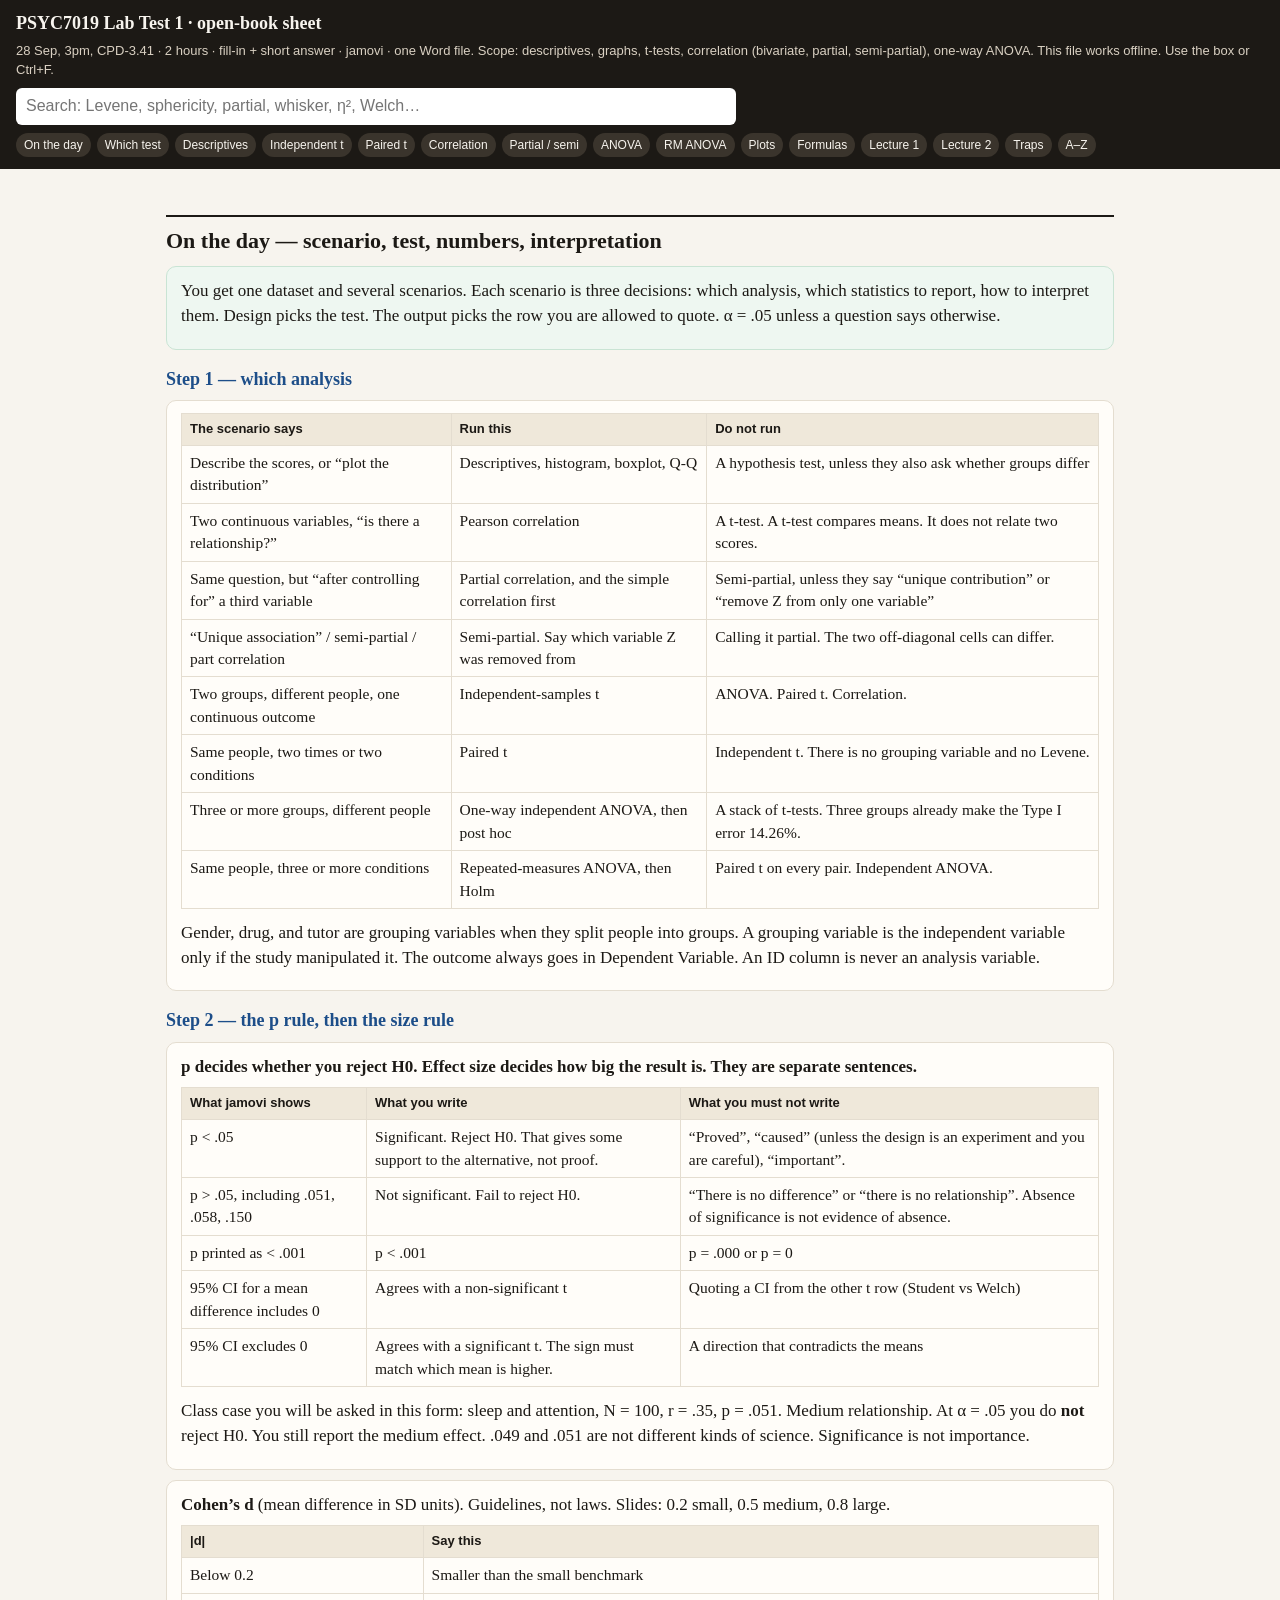
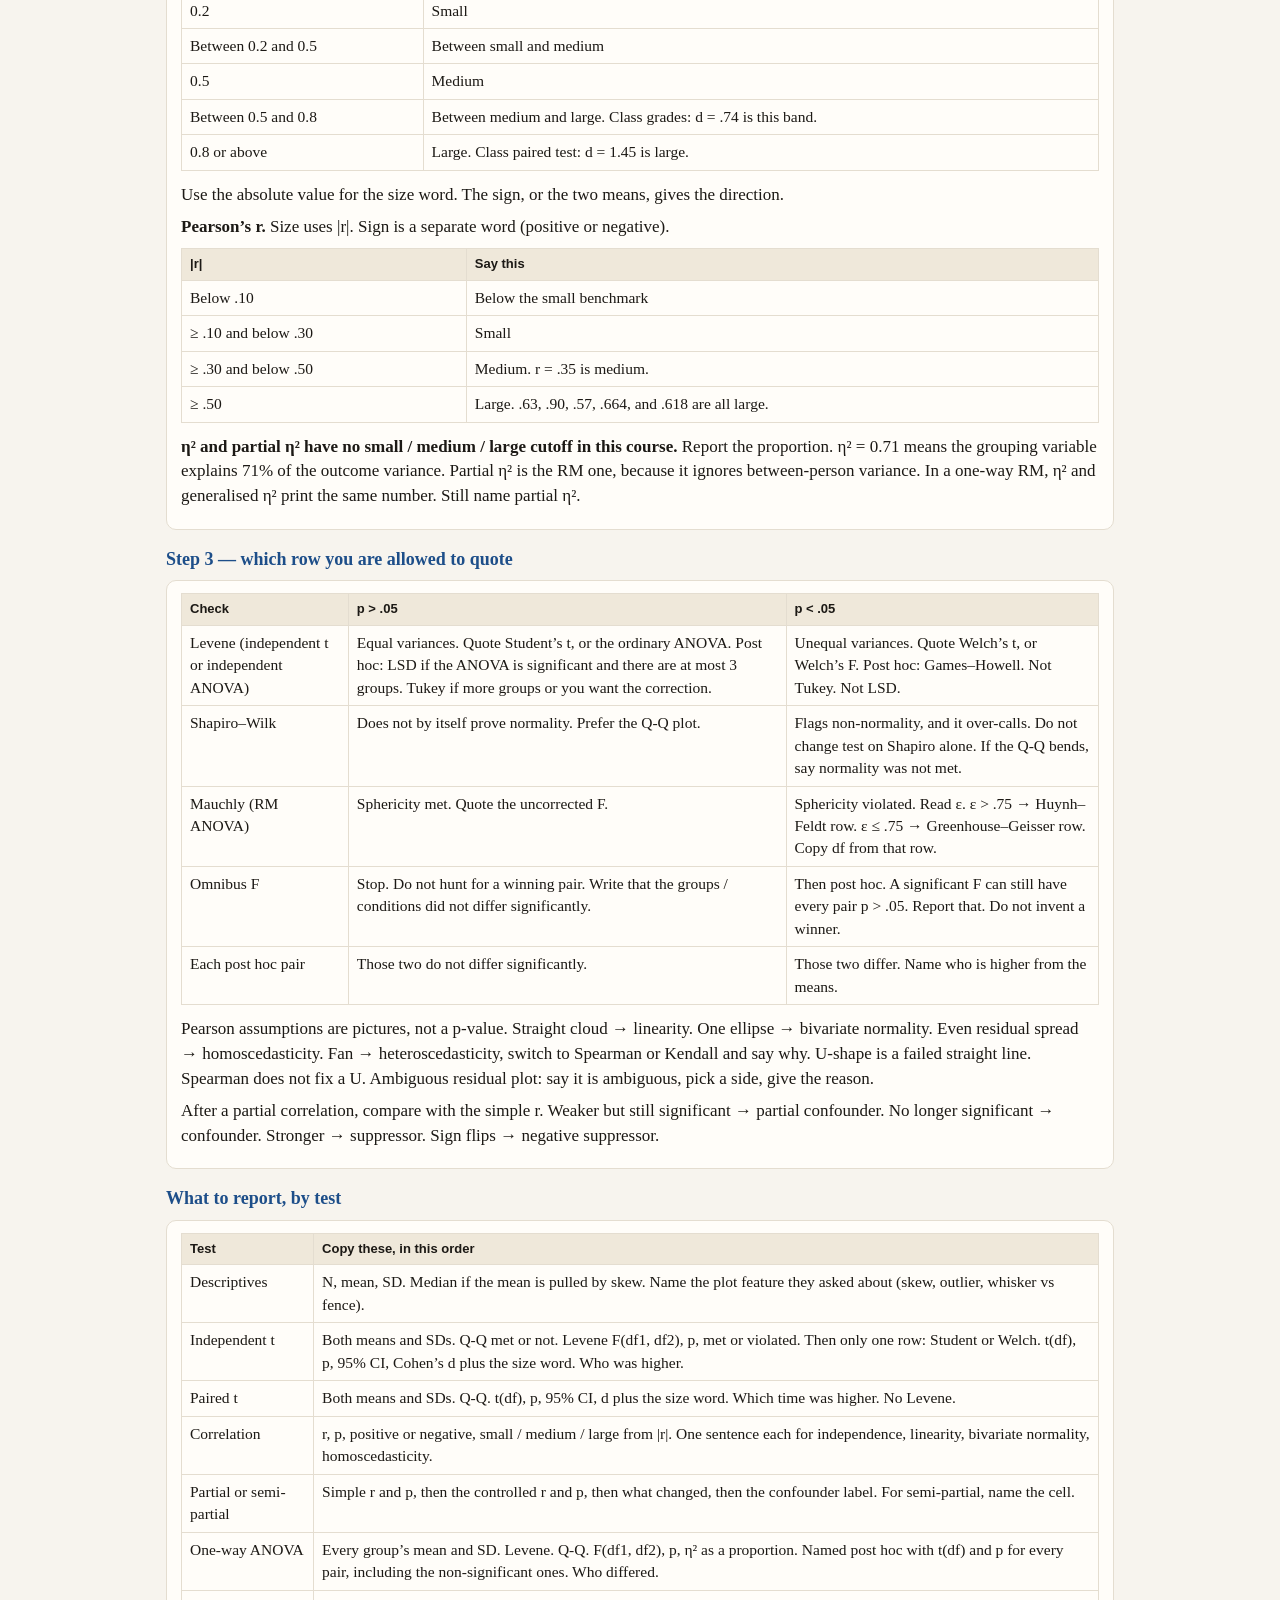
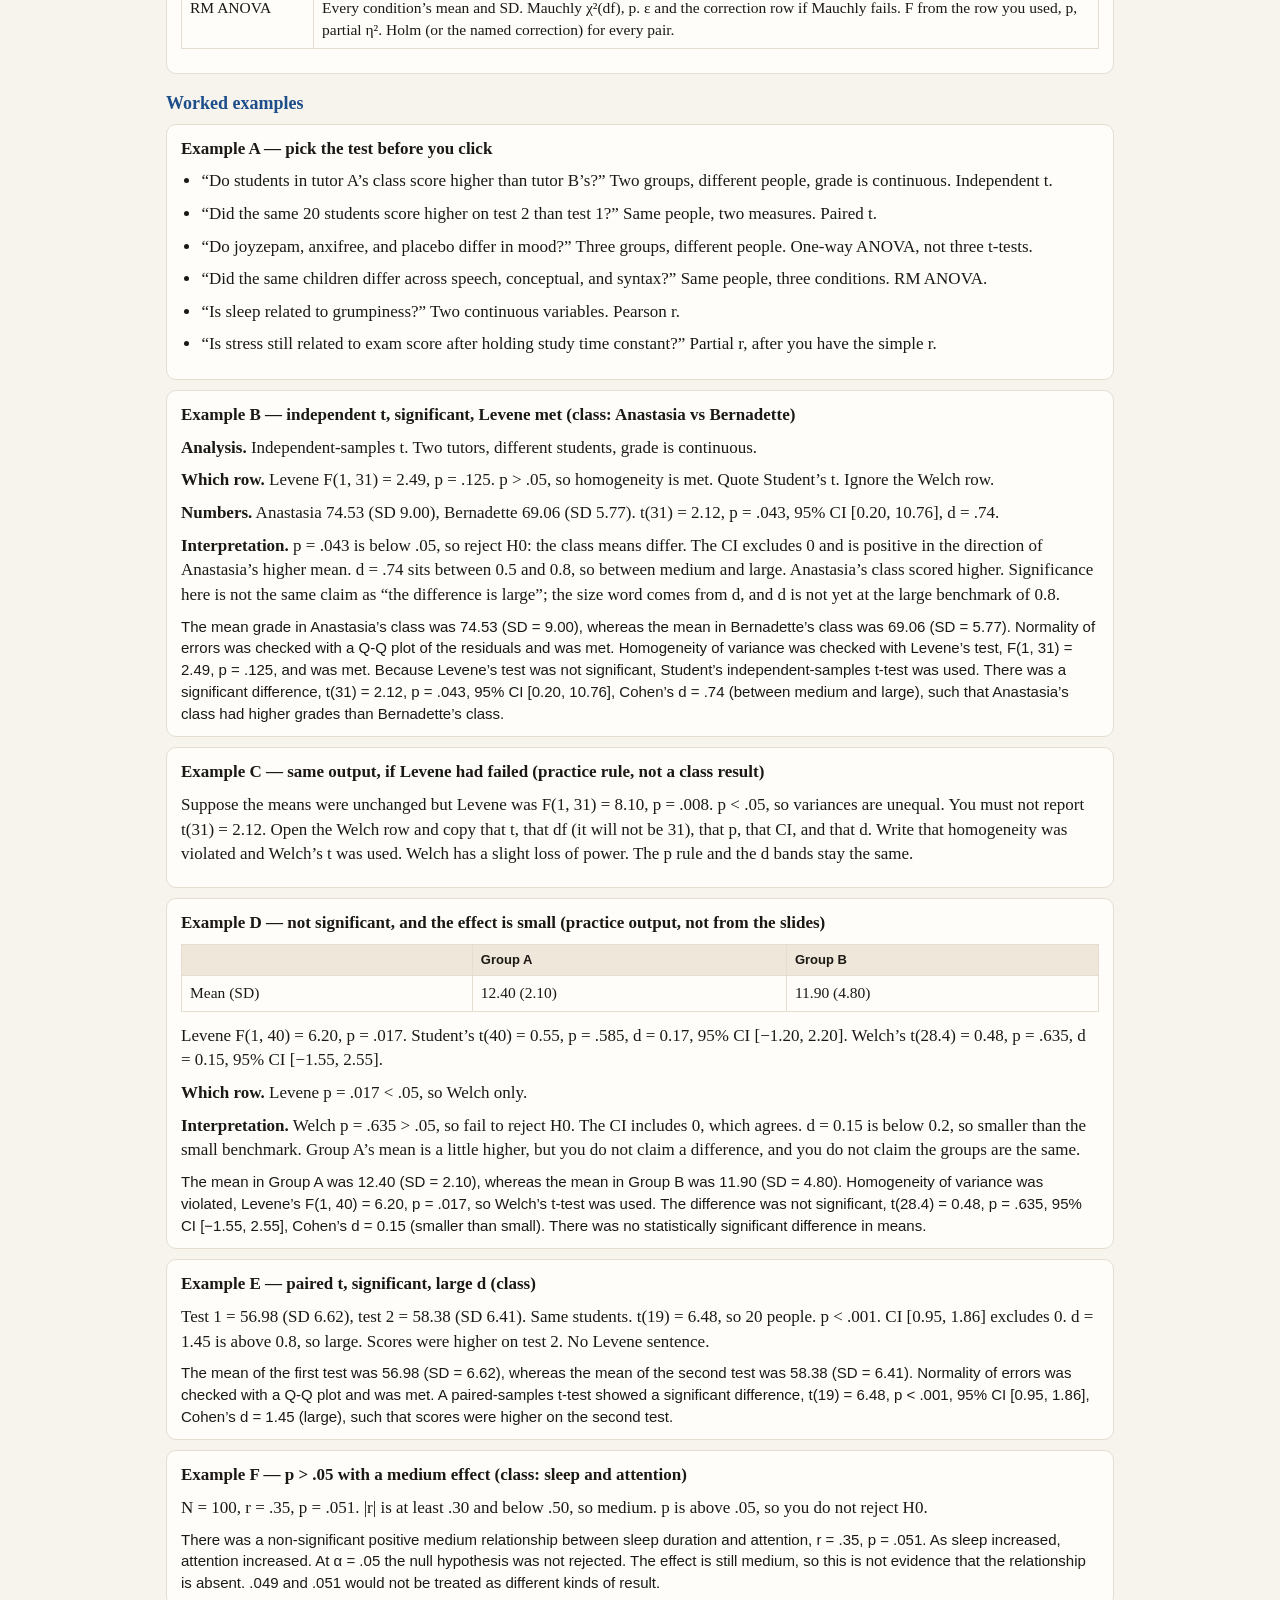
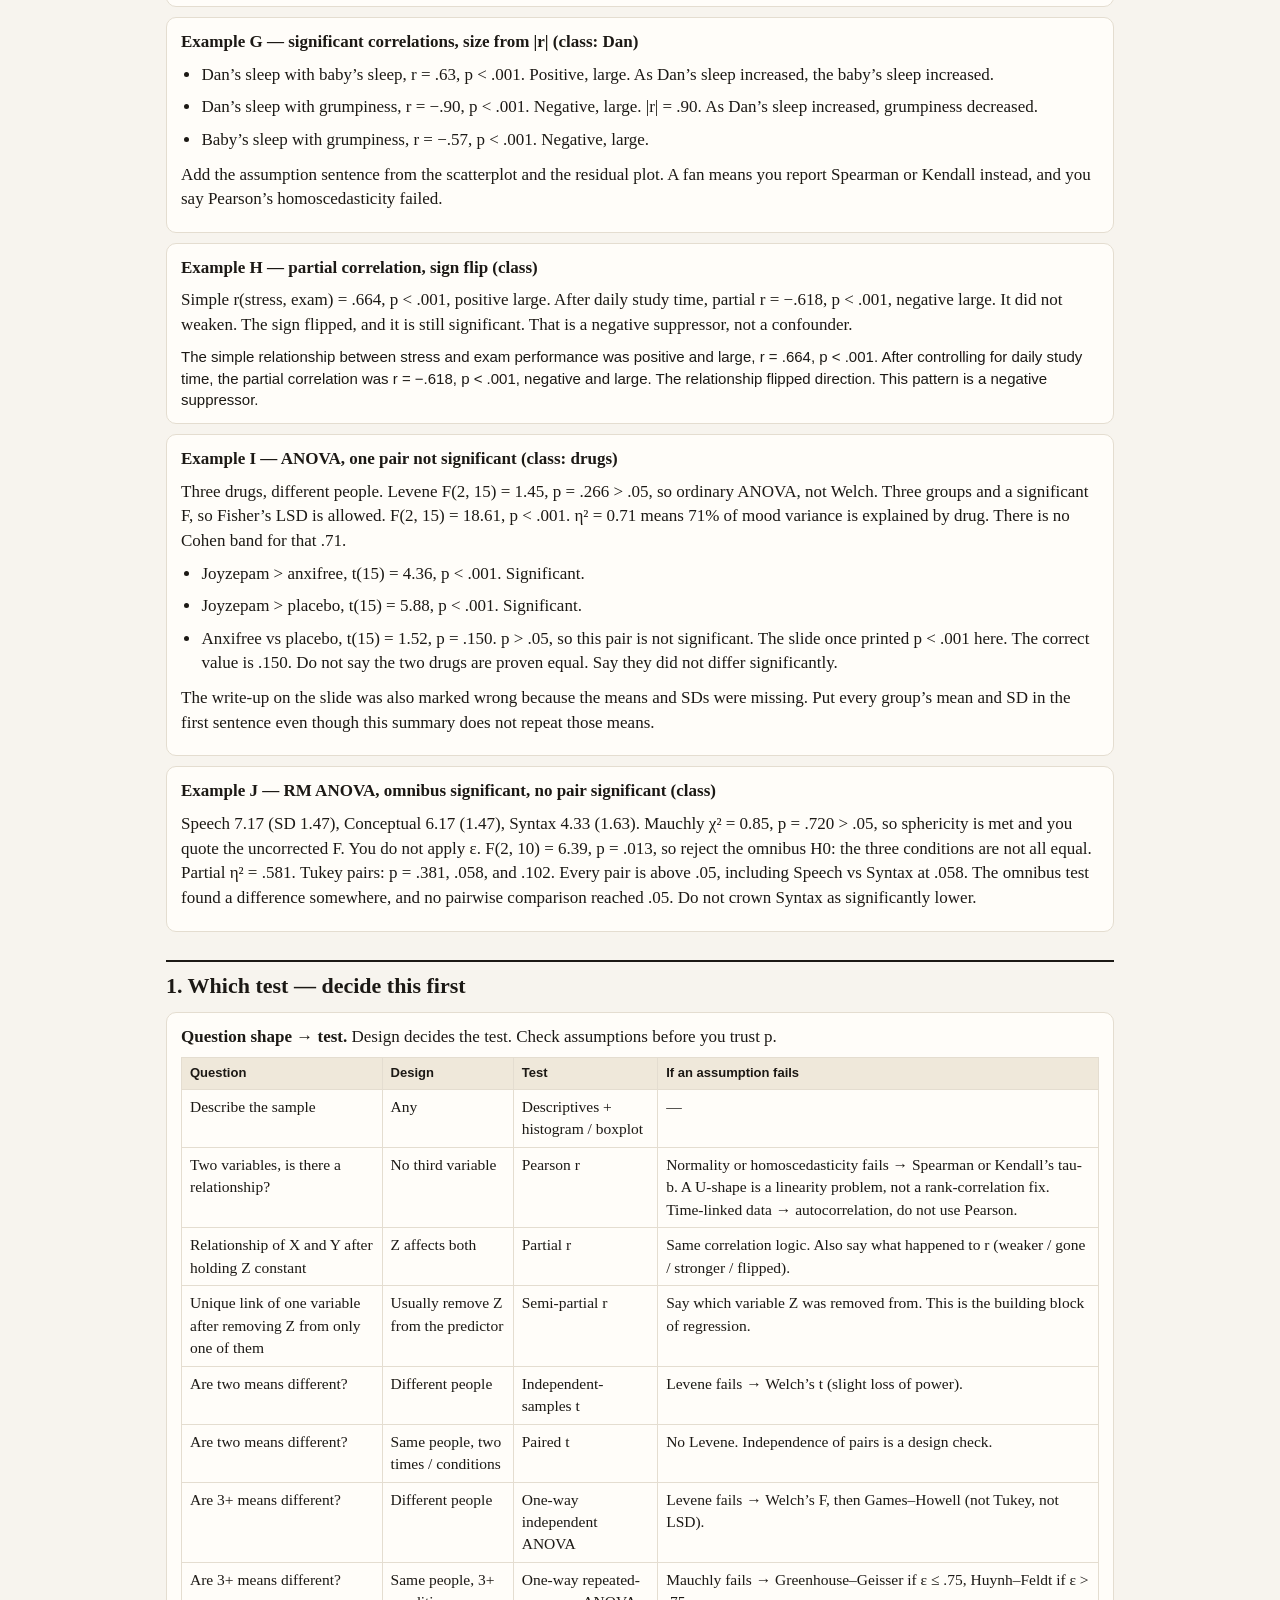
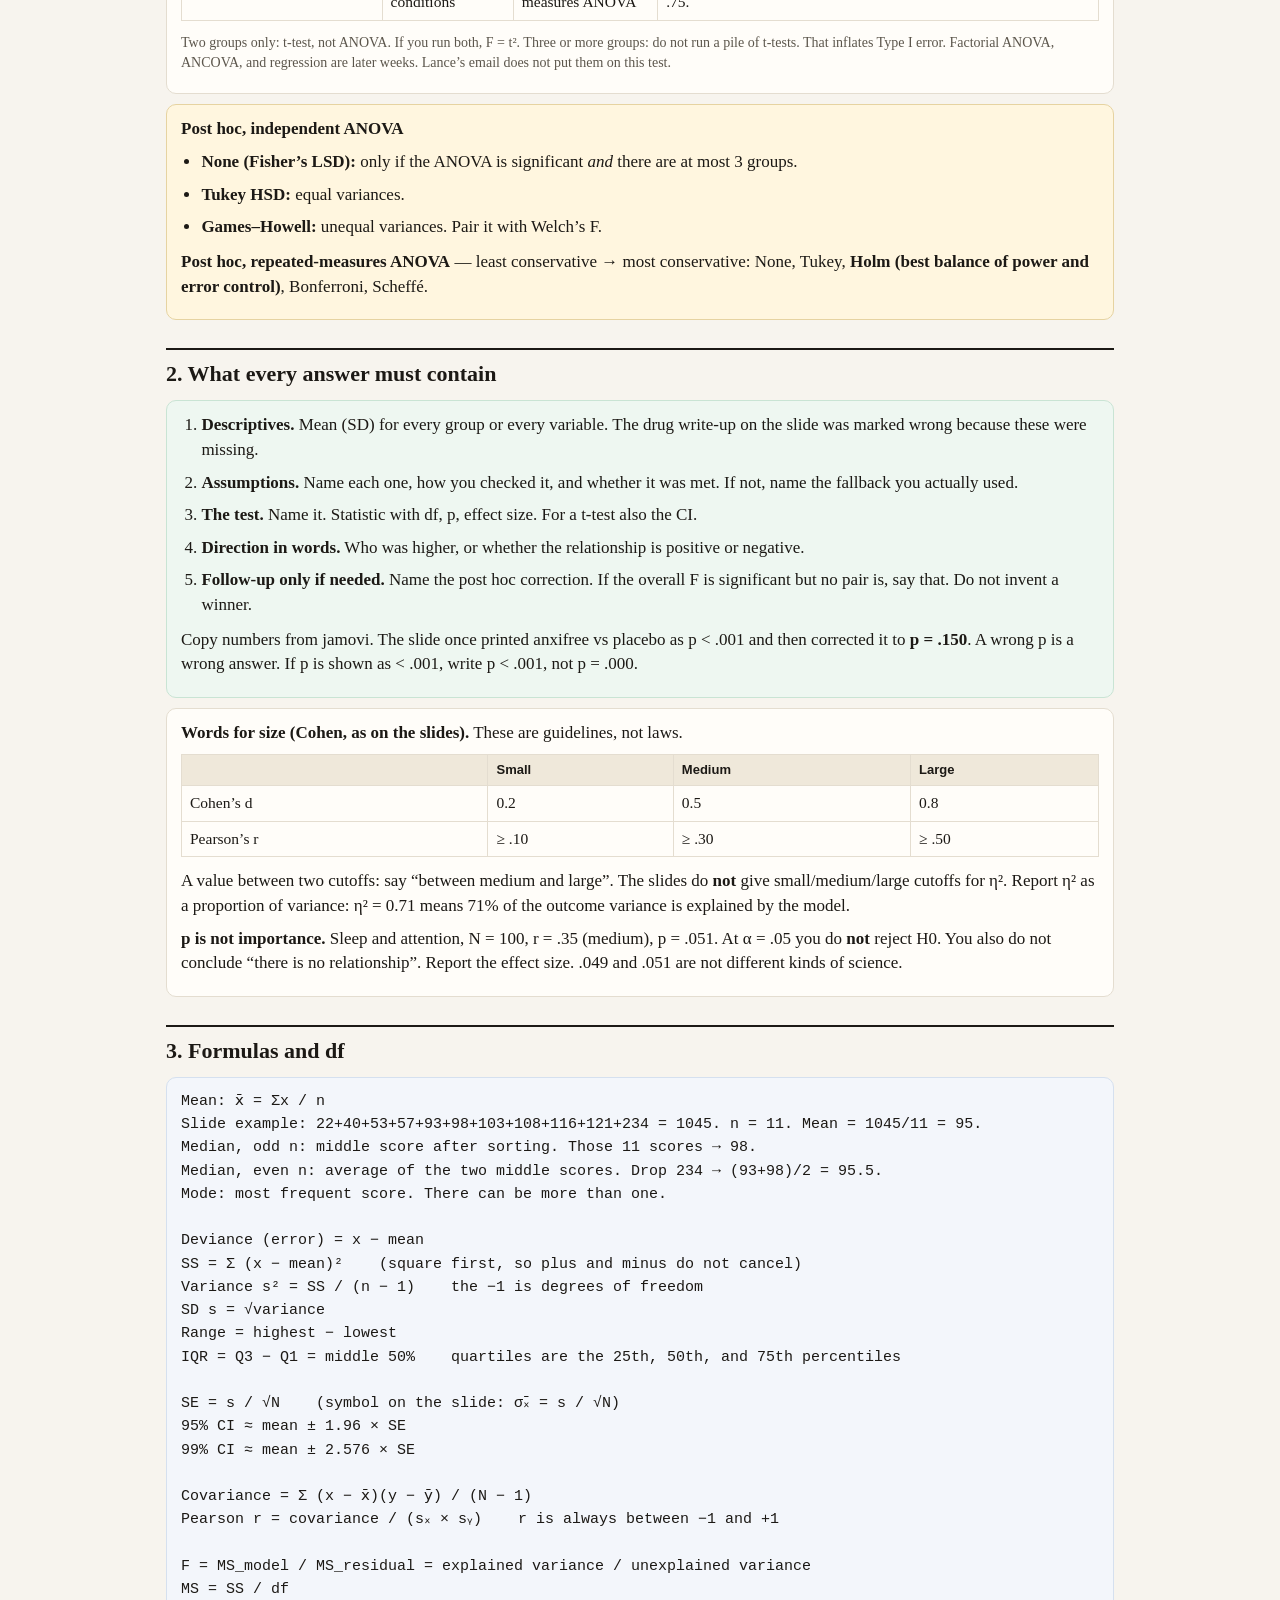
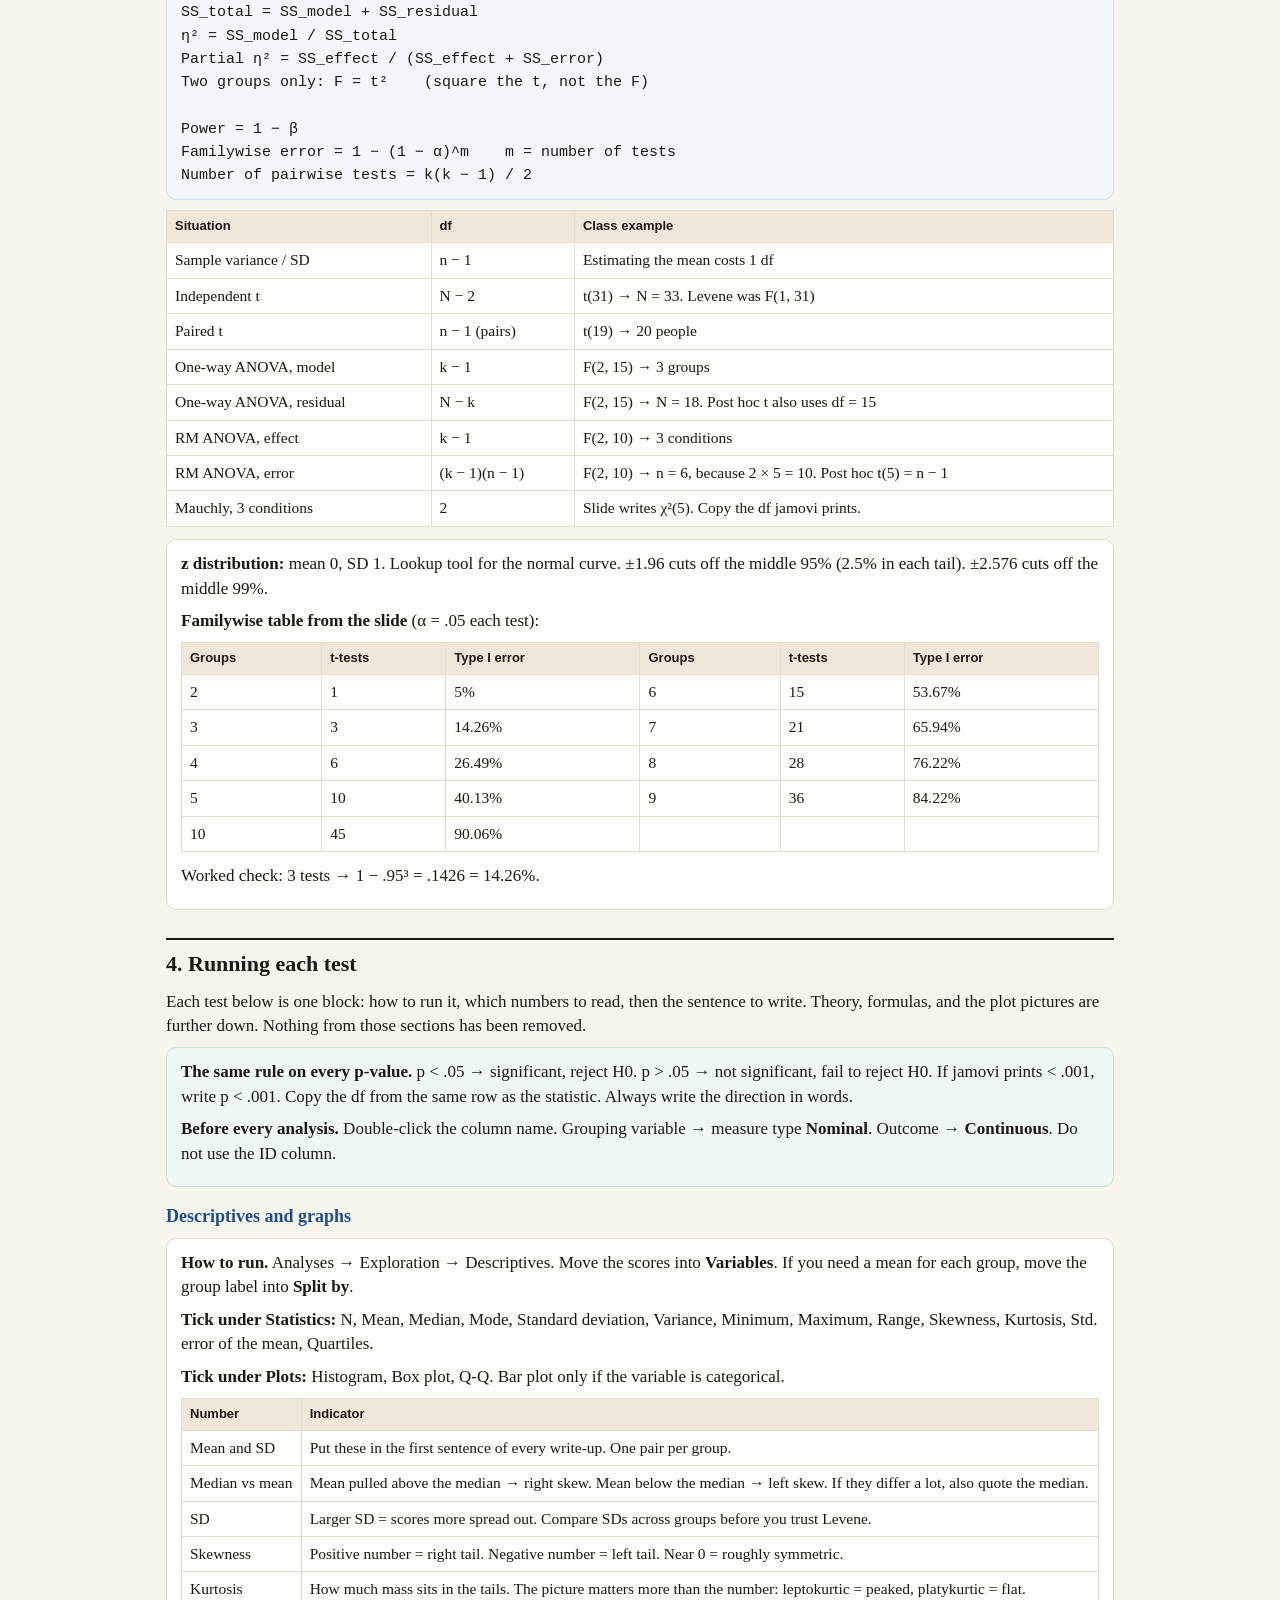
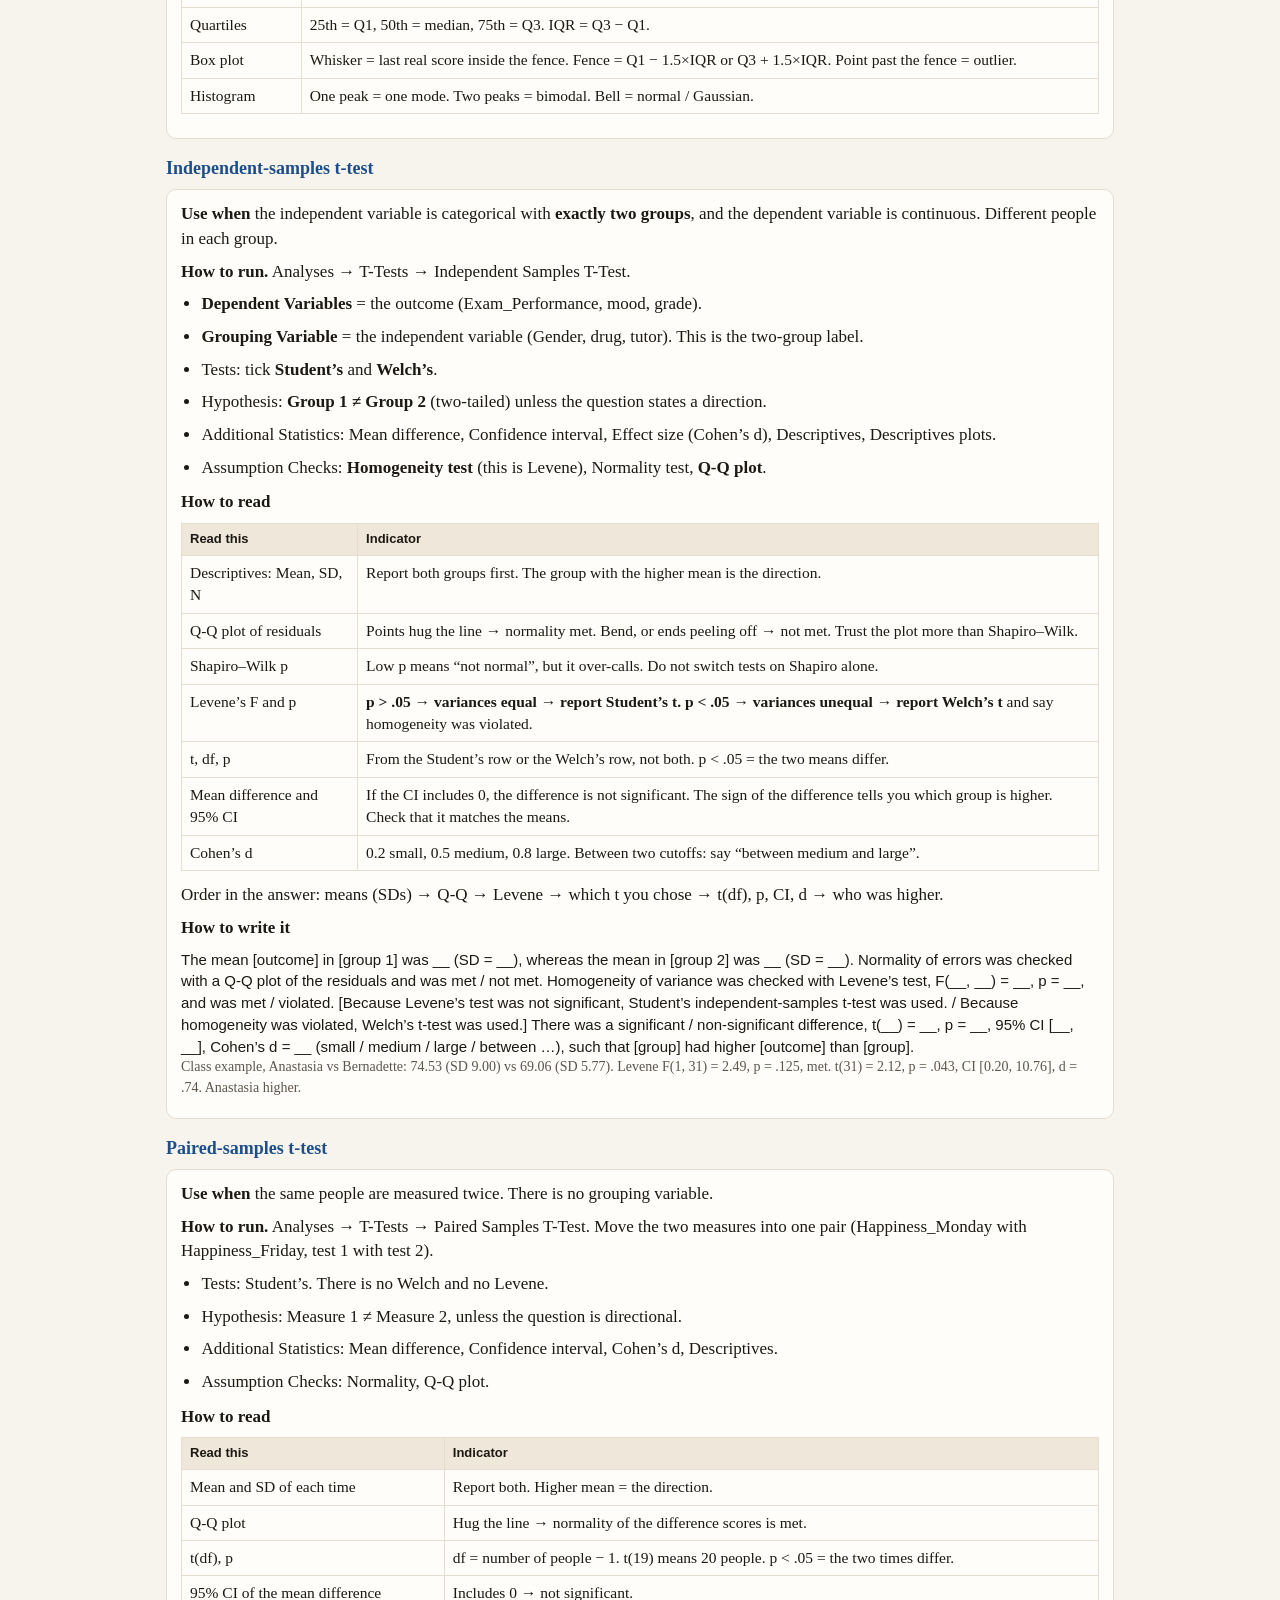
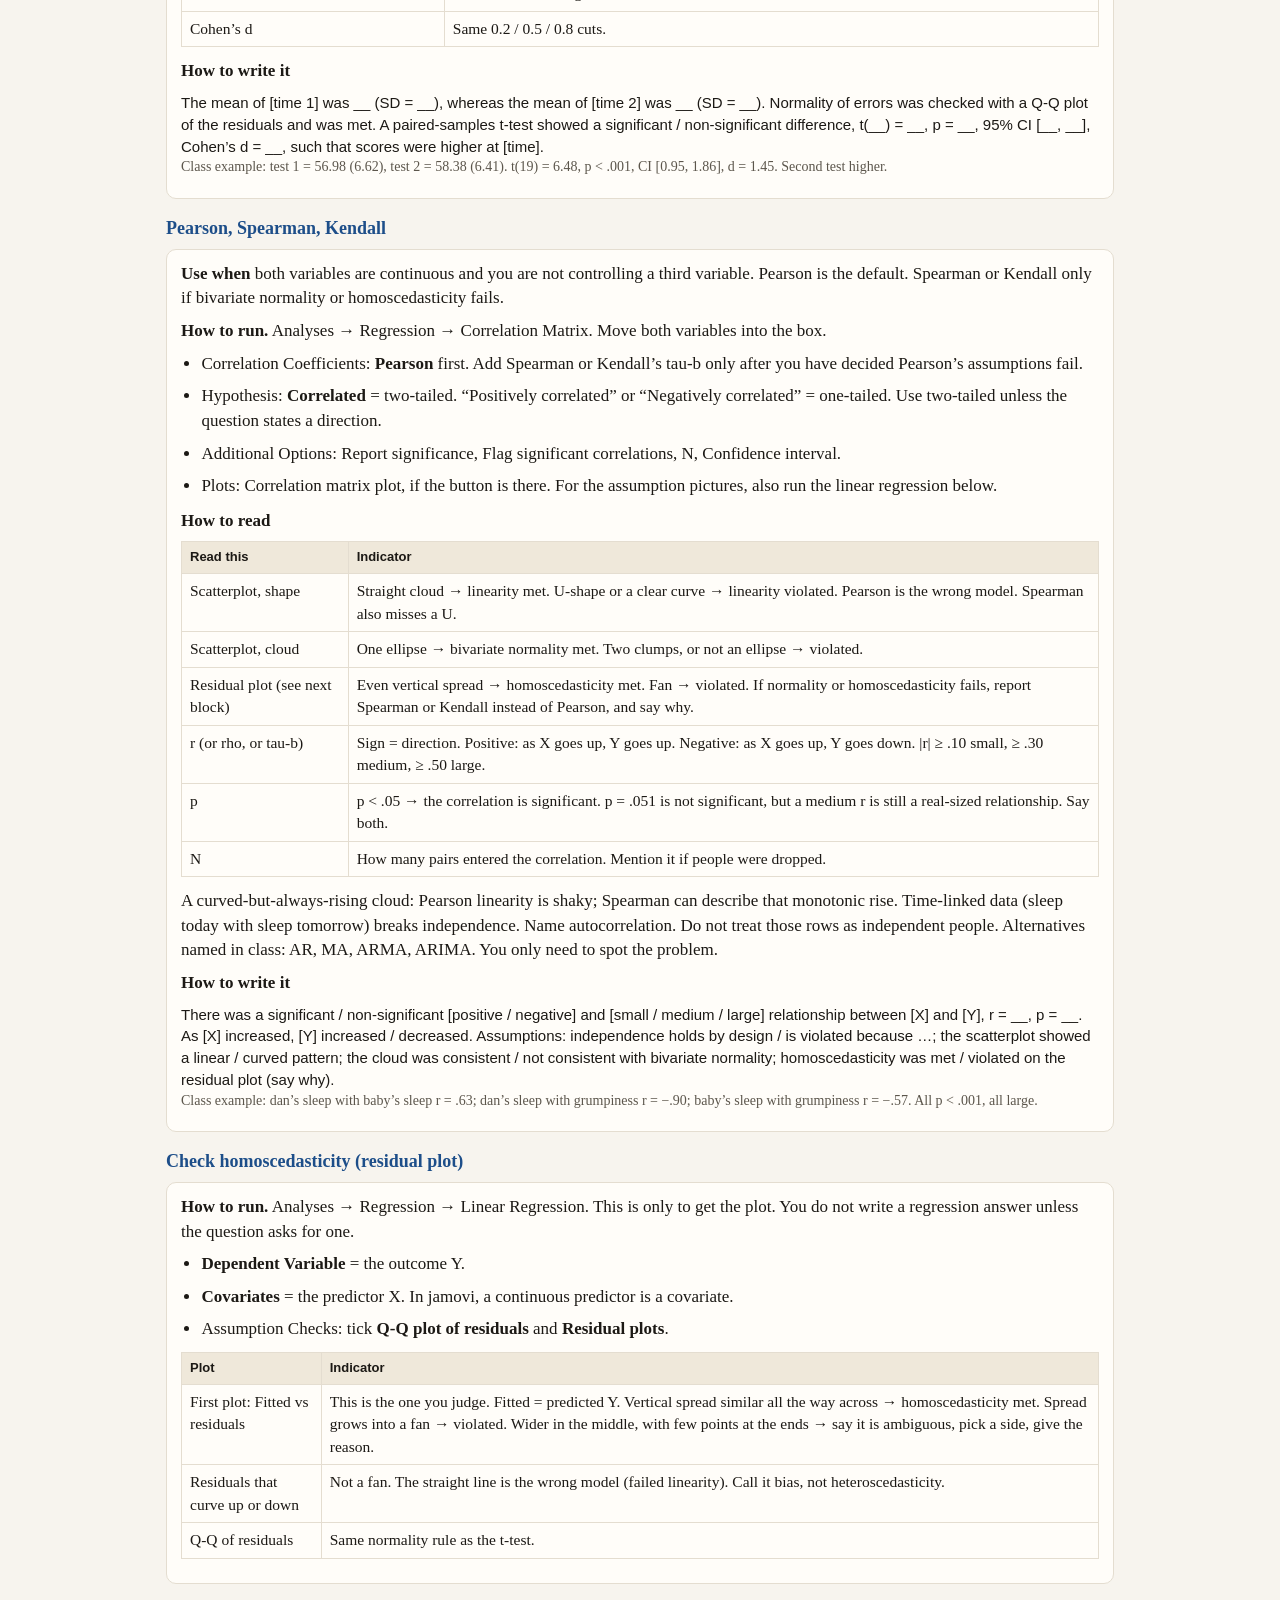
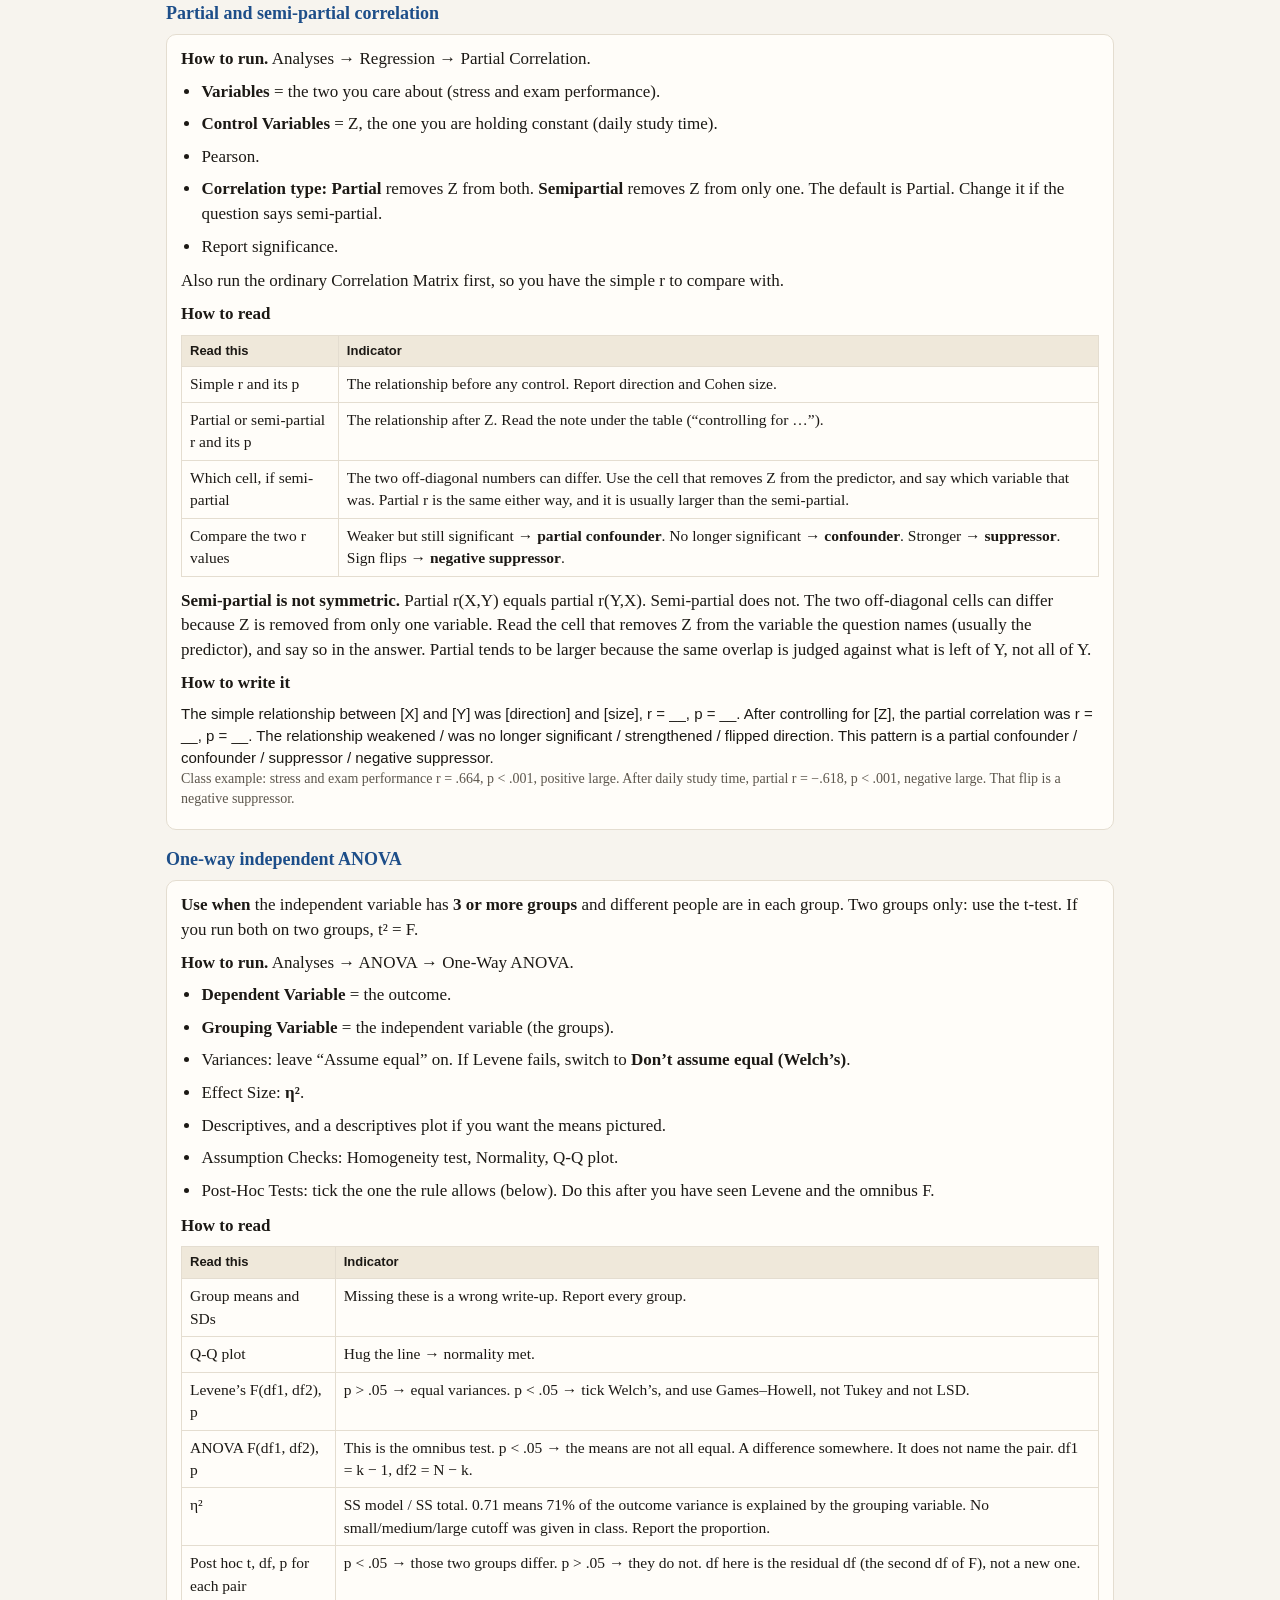
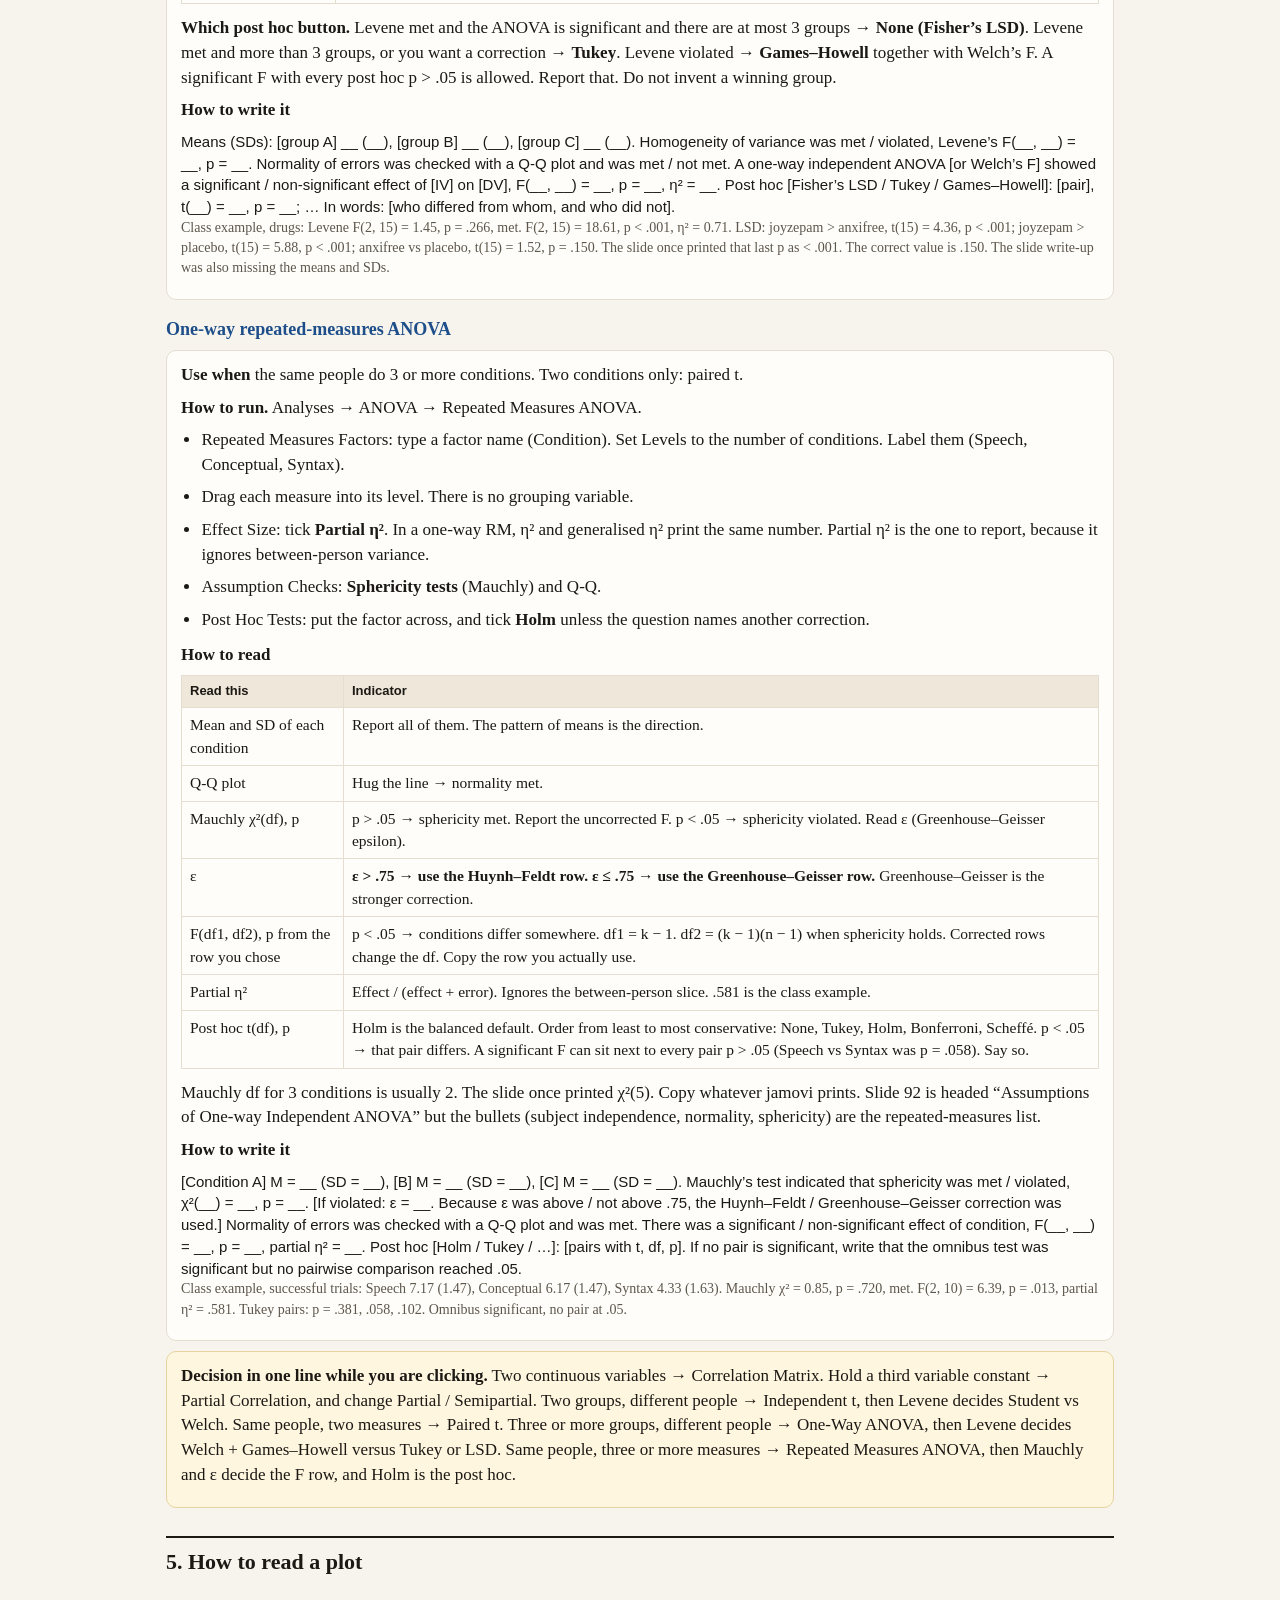
==== commit 7a846675: "Add the exam-day decision rules and worked interpretations. Co-authored-by: Cursor <cursoragent@curs" ====
--- a/docs/lab-test-1/index.html
+++ b/docs/lab-test-1/index.html
@@ -44,6 +44,7 @@
   <input id="q" type="search" placeholder="Search: Levene, sphericity, partial, whisker, η², Welch…" autocomplete="off">
   <span id="count"></span>
   <nav>
+    <a href="#exam">On the day</a>
     <a href="#choose">Which test</a>
     <a href="#desc">Descriptives</a>
     <a href="#tind">Independent t</a>
@@ -61,6 +62,176 @@
   </nav>
 </header>
 <main>
+
+<section id="exam" data-search>
+<h2>On the day — scenario, test, numbers, interpretation</h2>
+<div class="do">
+<p>You get one dataset and several scenarios. Each scenario is three decisions: which analysis, which statistics to report, how to interpret them. Design picks the test. The output picks the row you are allowed to quote. α = .05 unless a question says otherwise.</p>
+</div>
+
+<h3>Step 1 — which analysis</h3>
+<div class="card">
+<table>
+<tr><th>The scenario says</th><th>Run this</th><th>Do not run</th></tr>
+<tr><td>Describe the scores, or “plot the distribution”</td><td>Descriptives, histogram, boxplot, Q-Q</td><td>A hypothesis test, unless they also ask whether groups differ</td></tr>
+<tr><td>Two continuous variables, “is there a relationship?”</td><td>Pearson correlation</td><td>A t-test. A t-test compares means. It does not relate two scores.</td></tr>
+<tr><td>Same question, but “after controlling for” a third variable</td><td>Partial correlation, and the simple correlation first</td><td>Semi-partial, unless they say “unique contribution” or “remove Z from only one variable”</td></tr>
+<tr><td>“Unique association” / semi-partial / part correlation</td><td>Semi-partial. Say which variable Z was removed from</td><td>Calling it partial. The two off-diagonal cells can differ.</td></tr>
+<tr><td>Two groups, different people, one continuous outcome</td><td>Independent-samples t</td><td>ANOVA. Paired t. Correlation.</td></tr>
+<tr><td>Same people, two times or two conditions</td><td>Paired t</td><td>Independent t. There is no grouping variable and no Levene.</td></tr>
+<tr><td>Three or more groups, different people</td><td>One-way independent ANOVA, then post hoc</td><td>A stack of t-tests. Three groups already make the Type I error 14.26%.</td></tr>
+<tr><td>Same people, three or more conditions</td><td>Repeated-measures ANOVA, then Holm</td><td>Paired t on every pair. Independent ANOVA.</td></tr>
+</table>
+<p>Gender, drug, and tutor are grouping variables when they split people into groups. A grouping variable is the independent variable only if the study manipulated it. The outcome always goes in Dependent Variable. An ID column is never an analysis variable.</p>
+</div>
+
+<h3>Step 2 — the p rule, then the size rule</h3>
+<div class="card">
+<p><span class="k">p decides whether you reject H0. Effect size decides how big the result is. They are separate sentences.</span></p>
+<table>
+<tr><th>What jamovi shows</th><th>What you write</th><th>What you must not write</th></tr>
+<tr><td>p &lt; .05</td><td>Significant. Reject H0. That gives some support to the alternative, not proof.</td><td>“Proved”, “caused” (unless the design is an experiment and you are careful), “important”.</td></tr>
+<tr><td>p &gt; .05, including .051, .058, .150</td><td>Not significant. Fail to reject H0.</td><td>“There is no difference” or “there is no relationship”. Absence of significance is not evidence of absence.</td></tr>
+<tr><td>p printed as &lt; .001</td><td>p &lt; .001</td><td>p = .000 or p = 0</td></tr>
+<tr><td>95% CI for a mean difference includes 0</td><td>Agrees with a non-significant t</td><td>Quoting a CI from the other t row (Student vs Welch)</td></tr>
+<tr><td>95% CI excludes 0</td><td>Agrees with a significant t. The sign must match which mean is higher.</td><td>A direction that contradicts the means</td></tr>
+</table>
+<p>Class case you will be asked in this form: sleep and attention, N = 100, r = .35, p = .051. Medium relationship. At α = .05 you do <span class="k">not</span> reject H0. You still report the medium effect. .049 and .051 are not different kinds of science. Significance is not importance.</p>
+</div>
+<div class="card">
+<p><span class="k">Cohen’s d</span> (mean difference in SD units). Guidelines, not laws. Slides: 0.2 small, 0.5 medium, 0.8 large.</p>
+<table>
+<tr><th>|d|</th><th>Say this</th></tr>
+<tr><td>Below 0.2</td><td>Smaller than the small benchmark</td></tr>
+<tr><td>0.2</td><td>Small</td></tr>
+<tr><td>Between 0.2 and 0.5</td><td>Between small and medium</td></tr>
+<tr><td>0.5</td><td>Medium</td></tr>
+<tr><td>Between 0.5 and 0.8</td><td>Between medium and large. Class grades: d = .74 is this band.</td></tr>
+<tr><td>0.8 or above</td><td>Large. Class paired test: d = 1.45 is large.</td></tr>
+</table>
+<p>Use the absolute value for the size word. The sign, or the two means, gives the direction.</p>
+<p><span class="k">Pearson’s r.</span> Size uses |r|. Sign is a separate word (positive or negative).</p>
+<table>
+<tr><th>|r|</th><th>Say this</th></tr>
+<tr><td>Below .10</td><td>Below the small benchmark</td></tr>
+<tr><td>≥ .10 and below .30</td><td>Small</td></tr>
+<tr><td>≥ .30 and below .50</td><td>Medium. r = .35 is medium.</td></tr>
+<tr><td>≥ .50</td><td>Large. .63, .90, .57, .664, and .618 are all large.</td></tr>
+</table>
+<p><span class="k">η² and partial η² have no small / medium / large cutoff in this course.</span> Report the proportion. η² = 0.71 means the grouping variable explains 71% of the outcome variance. Partial η² is the RM one, because it ignores between-person variance. In a one-way RM, η² and generalised η² print the same number. Still name partial η².</p>
+</div>
+
+<h3>Step 3 — which row you are allowed to quote</h3>
+<div class="card">
+<table>
+<tr><th>Check</th><th>p &gt; .05</th><th>p &lt; .05</th></tr>
+<tr><td>Levene (independent t or independent ANOVA)</td><td>Equal variances. Quote Student’s t, or the ordinary ANOVA. Post hoc: LSD if the ANOVA is significant and there are at most 3 groups. Tukey if more groups or you want the correction.</td><td>Unequal variances. Quote Welch’s t, or Welch’s F. Post hoc: Games–Howell. Not Tukey. Not LSD.</td></tr>
+<tr><td>Shapiro–Wilk</td><td>Does not by itself prove normality. Prefer the Q-Q plot.</td><td>Flags non-normality, and it over-calls. Do not change test on Shapiro alone. If the Q-Q bends, say normality was not met.</td></tr>
+<tr><td>Mauchly (RM ANOVA)</td><td>Sphericity met. Quote the uncorrected F.</td><td>Sphericity violated. Read ε. ε &gt; .75 → Huynh–Feldt row. ε ≤ .75 → Greenhouse–Geisser row. Copy df from that row.</td></tr>
+<tr><td>Omnibus F</td><td>Stop. Do not hunt for a winning pair. Write that the groups / conditions did not differ significantly.</td><td>Then post hoc. A significant F can still have every pair p &gt; .05. Report that. Do not invent a winner.</td></tr>
+<tr><td>Each post hoc pair</td><td>Those two do not differ significantly.</td><td>Those two differ. Name who is higher from the means.</td></tr>
+</table>
+<p>Pearson assumptions are pictures, not a p-value. Straight cloud → linearity. One ellipse → bivariate normality. Even residual spread → homoscedasticity. Fan → heteroscedasticity, switch to Spearman or Kendall and say why. U-shape is a failed straight line. Spearman does not fix a U. Ambiguous residual plot: say it is ambiguous, pick a side, give the reason.</p>
+<p>After a partial correlation, compare with the simple r. Weaker but still significant → partial confounder. No longer significant → confounder. Stronger → suppressor. Sign flips → negative suppressor.</p>
+</div>
+
+<h3>What to report, by test</h3>
+<div class="card">
+<table>
+<tr><th>Test</th><th>Copy these, in this order</th></tr>
+<tr><td>Descriptives</td><td>N, mean, SD. Median if the mean is pulled by skew. Name the plot feature they asked about (skew, outlier, whisker vs fence).</td></tr>
+<tr><td>Independent t</td><td>Both means and SDs. Q-Q met or not. Levene F(df1, df2), p, met or violated. Then only one row: Student or Welch. t(df), p, 95% CI, Cohen’s d plus the size word. Who was higher.</td></tr>
+<tr><td>Paired t</td><td>Both means and SDs. Q-Q. t(df), p, 95% CI, d plus the size word. Which time was higher. No Levene.</td></tr>
+<tr><td>Correlation</td><td>r, p, positive or negative, small / medium / large from |r|. One sentence each for independence, linearity, bivariate normality, homoscedasticity.</td></tr>
+<tr><td>Partial or semi-partial</td><td>Simple r and p, then the controlled r and p, then what changed, then the confounder label. For semi-partial, name the cell.</td></tr>
+<tr><td>One-way ANOVA</td><td>Every group’s mean and SD. Levene. Q-Q. F(df1, df2), p, η² as a proportion. Named post hoc with t(df) and p for every pair, including the non-significant ones. Who differed.</td></tr>
+<tr><td>RM ANOVA</td><td>Every condition’s mean and SD. Mauchly χ²(df), p. ε and the correction row if Mauchly fails. F from the row you used, p, partial η². Holm (or the named correction) for every pair.</td></tr>
+</table>
+</div>
+
+<h3>Worked examples</h3>
+<div class="card">
+<p class="k">Example A — pick the test before you click</p>
+<ul>
+<li>“Do students in tutor A’s class score higher than tutor B’s?” Two groups, different people, grade is continuous. Independent t.</li>
+<li>“Did the same 20 students score higher on test 2 than test 1?” Same people, two measures. Paired t.</li>
+<li>“Do joyzepam, anxifree, and placebo differ in mood?” Three groups, different people. One-way ANOVA, not three t-tests.</li>
+<li>“Did the same children differ across speech, conceptual, and syntax?” Same people, three conditions. RM ANOVA.</li>
+<li>“Is sleep related to grumpiness?” Two continuous variables. Pearson r.</li>
+<li>“Is stress still related to exam score after holding study time constant?” Partial r, after you have the simple r.</li>
+</ul>
+</div>
+
+<div class="card">
+<p class="k">Example B — independent t, significant, Levene met (class: Anastasia vs Bernadette)</p>
+<p><span class="k">Analysis.</span> Independent-samples t. Two tutors, different students, grade is continuous.</p>
+<p><span class="k">Which row.</span> Levene F(1, 31) = 2.49, p = .125. p &gt; .05, so homogeneity is met. Quote Student’s t. Ignore the Welch row.</p>
+<p><span class="k">Numbers.</span> Anastasia 74.53 (SD 9.00), Bernadette 69.06 (SD 5.77). t(31) = 2.12, p = .043, 95% CI [0.20, 10.76], d = .74.</p>
+<p><span class="k">Interpretation.</span> p = .043 is below .05, so reject H0: the class means differ. The CI excludes 0 and is positive in the direction of Anastasia’s higher mean. d = .74 sits between 0.5 and 0.8, so between medium and large. Anastasia’s class scored higher. Significance here is not the same claim as “the difference is large”; the size word comes from d, and d is not yet at the large benchmark of 0.8.</p>
+<pre>The mean grade in Anastasia’s class was 74.53 (SD = 9.00), whereas the mean in Bernadette’s class was 69.06 (SD = 5.77). Normality of errors was checked with a Q-Q plot of the residuals and was met. Homogeneity of variance was checked with Levene’s test, F(1, 31) = 2.49, p = .125, and was met. Because Levene’s test was not significant, Student’s independent-samples t-test was used. There was a significant difference, t(31) = 2.12, p = .043, 95% CI [0.20, 10.76], Cohen’s d = .74 (between medium and large), such that Anastasia’s class had higher grades than Bernadette’s class.</pre>
+</div>
+
+<div class="card">
+<p class="k">Example C — same output, if Levene had failed (practice rule, not a class result)</p>
+<p>Suppose the means were unchanged but Levene was F(1, 31) = 8.10, p = .008. p &lt; .05, so variances are unequal. You must not report t(31) = 2.12. Open the Welch row and copy that t, that df (it will not be 31), that p, that CI, and that d. Write that homogeneity was violated and Welch’s t was used. Welch has a slight loss of power. The p rule and the d bands stay the same.</p>
+</div>
+
+<div class="card">
+<p class="k">Example D — not significant, and the effect is small (practice output, not from the slides)</p>
+<table>
+<tr><th></th><th>Group A</th><th>Group B</th></tr>
+<tr><td>Mean (SD)</td><td>12.40 (2.10)</td><td>11.90 (4.80)</td></tr>
+</table>
+<p>Levene F(1, 40) = 6.20, p = .017. Student’s t(40) = 0.55, p = .585, d = 0.17, 95% CI [−1.20, 2.20]. Welch’s t(28.4) = 0.48, p = .635, d = 0.15, 95% CI [−1.55, 2.55].</p>
+<p><span class="k">Which row.</span> Levene p = .017 &lt; .05, so Welch only.</p>
+<p><span class="k">Interpretation.</span> Welch p = .635 &gt; .05, so fail to reject H0. The CI includes 0, which agrees. d = 0.15 is below 0.2, so smaller than the small benchmark. Group A’s mean is a little higher, but you do not claim a difference, and you do not claim the groups are the same.</p>
+<pre>The mean in Group A was 12.40 (SD = 2.10), whereas the mean in Group B was 11.90 (SD = 4.80). Homogeneity of variance was violated, Levene’s F(1, 40) = 6.20, p = .017, so Welch’s t-test was used. The difference was not significant, t(28.4) = 0.48, p = .635, 95% CI [−1.55, 2.55], Cohen’s d = 0.15 (smaller than small). There was no statistically significant difference in means.</pre>
+</div>
+
+<div class="card">
+<p class="k">Example E — paired t, significant, large d (class)</p>
+<p>Test 1 = 56.98 (SD 6.62), test 2 = 58.38 (SD 6.41). Same students. t(19) = 6.48, so 20 people. p &lt; .001. CI [0.95, 1.86] excludes 0. d = 1.45 is above 0.8, so large. Scores were higher on test 2. No Levene sentence.</p>
+<pre>The mean of the first test was 56.98 (SD = 6.62), whereas the mean of the second test was 58.38 (SD = 6.41). Normality of errors was checked with a Q-Q plot and was met. A paired-samples t-test showed a significant difference, t(19) = 6.48, p &lt; .001, 95% CI [0.95, 1.86], Cohen’s d = 1.45 (large), such that scores were higher on the second test.</pre>
+</div>
+
+<div class="card">
+<p class="k">Example F — p &gt; .05 with a medium effect (class: sleep and attention)</p>
+<p>N = 100, r = .35, p = .051. |r| is at least .30 and below .50, so medium. p is above .05, so you do not reject H0.</p>
+<pre>There was a non-significant positive medium relationship between sleep duration and attention, r = .35, p = .051. As sleep increased, attention increased. At α = .05 the null hypothesis was not rejected. The effect is still medium, so this is not evidence that the relationship is absent. .049 and .051 would not be treated as different kinds of result.</pre>
+</div>
+
+<div class="card">
+<p class="k">Example G — significant correlations, size from |r| (class: Dan)</p>
+<ul>
+<li>Dan’s sleep with baby’s sleep, r = .63, p &lt; .001. Positive, large. As Dan’s sleep increased, the baby’s sleep increased.</li>
+<li>Dan’s sleep with grumpiness, r = −.90, p &lt; .001. Negative, large. |r| = .90. As Dan’s sleep increased, grumpiness decreased.</li>
+<li>Baby’s sleep with grumpiness, r = −.57, p &lt; .001. Negative, large.</li>
+</ul>
+<p>Add the assumption sentence from the scatterplot and the residual plot. A fan means you report Spearman or Kendall instead, and you say Pearson’s homoscedasticity failed.</p>
+</div>
+
+<div class="card">
+<p class="k">Example H — partial correlation, sign flip (class)</p>
+<p>Simple r(stress, exam) = .664, p &lt; .001, positive large. After daily study time, partial r = −.618, p &lt; .001, negative large. It did not weaken. The sign flipped, and it is still significant. That is a negative suppressor, not a confounder.</p>
+<pre>The simple relationship between stress and exam performance was positive and large, r = .664, p &lt; .001. After controlling for daily study time, the partial correlation was r = −.618, p &lt; .001, negative and large. The relationship flipped direction. This pattern is a negative suppressor.</pre>
+</div>
+
+<div class="card">
+<p class="k">Example I — ANOVA, one pair not significant (class: drugs)</p>
+<p>Three drugs, different people. Levene F(2, 15) = 1.45, p = .266 &gt; .05, so ordinary ANOVA, not Welch. Three groups and a significant F, so Fisher’s LSD is allowed. F(2, 15) = 18.61, p &lt; .001. η² = 0.71 means 71% of mood variance is explained by drug. There is no Cohen band for that .71.</p>
+<ul>
+<li>Joyzepam &gt; anxifree, t(15) = 4.36, p &lt; .001. Significant.</li>
+<li>Joyzepam &gt; placebo, t(15) = 5.88, p &lt; .001. Significant.</li>
+<li>Anxifree vs placebo, t(15) = 1.52, p = .150. p &gt; .05, so this pair is not significant. The slide once printed p &lt; .001 here. The correct value is .150. Do not say the two drugs are proven equal. Say they did not differ significantly.</li>
+</ul>
+<p>The write-up on the slide was also marked wrong because the means and SDs were missing. Put every group’s mean and SD in the first sentence even though this summary does not repeat those means.</p>
+</div>
+
+<div class="card">
+<p class="k">Example J — RM ANOVA, omnibus significant, no pair significant (class)</p>
+<p>Speech 7.17 (SD 1.47), Conceptual 6.17 (1.47), Syntax 4.33 (1.63). Mauchly χ² = 0.85, p = .720 &gt; .05, so sphericity is met and you quote the uncorrected F. You do not apply ε. F(2, 10) = 6.39, p = .013, so reject the omnibus H0: the three conditions are not all equal. Partial η² = .581. Tukey pairs: p = .381, .058, and .102. Every pair is above .05, including Speech vs Syntax at .058. The omnibus test found a difference somewhere, and no pairwise comparison reached .05. Do not crown Syntax as significantly lower.</p>
+</div>
+</section>
 
 <section id="choose" data-search>
 <h2>1. Which test — decide this first</h2>
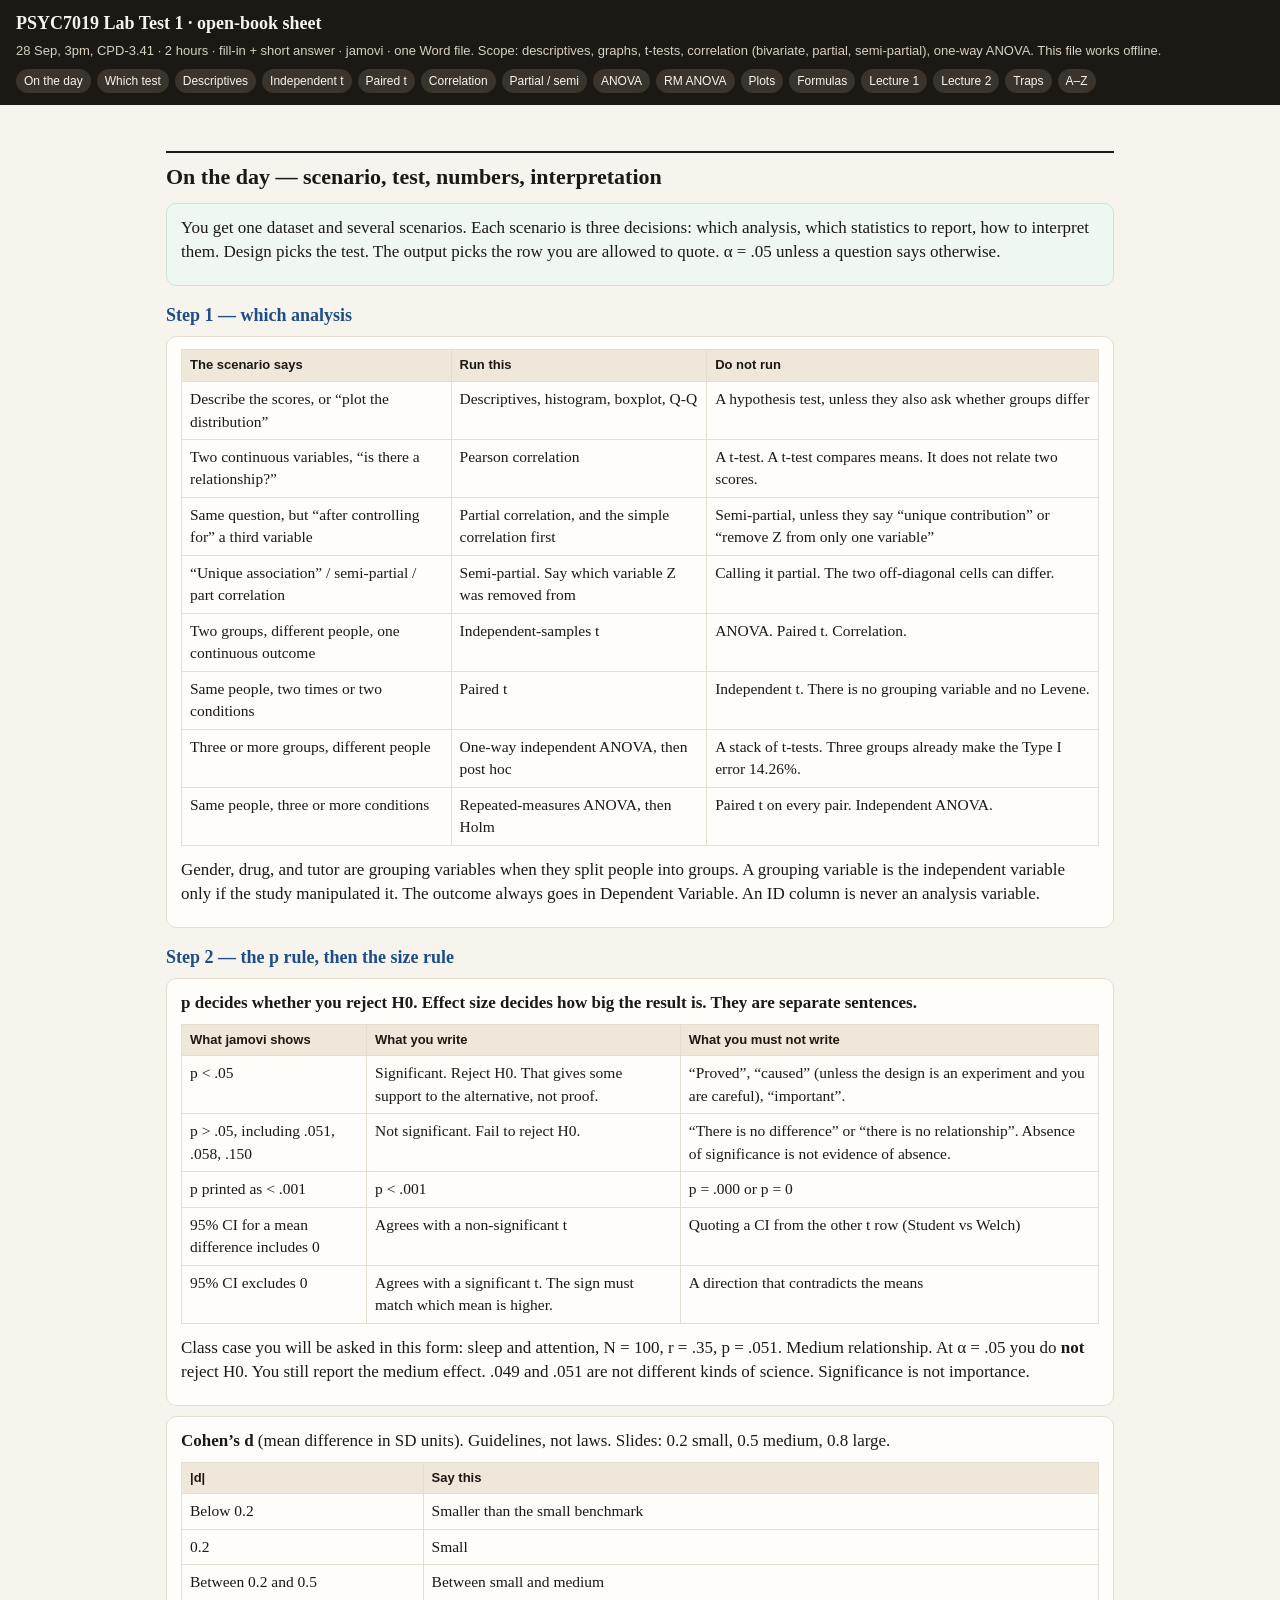
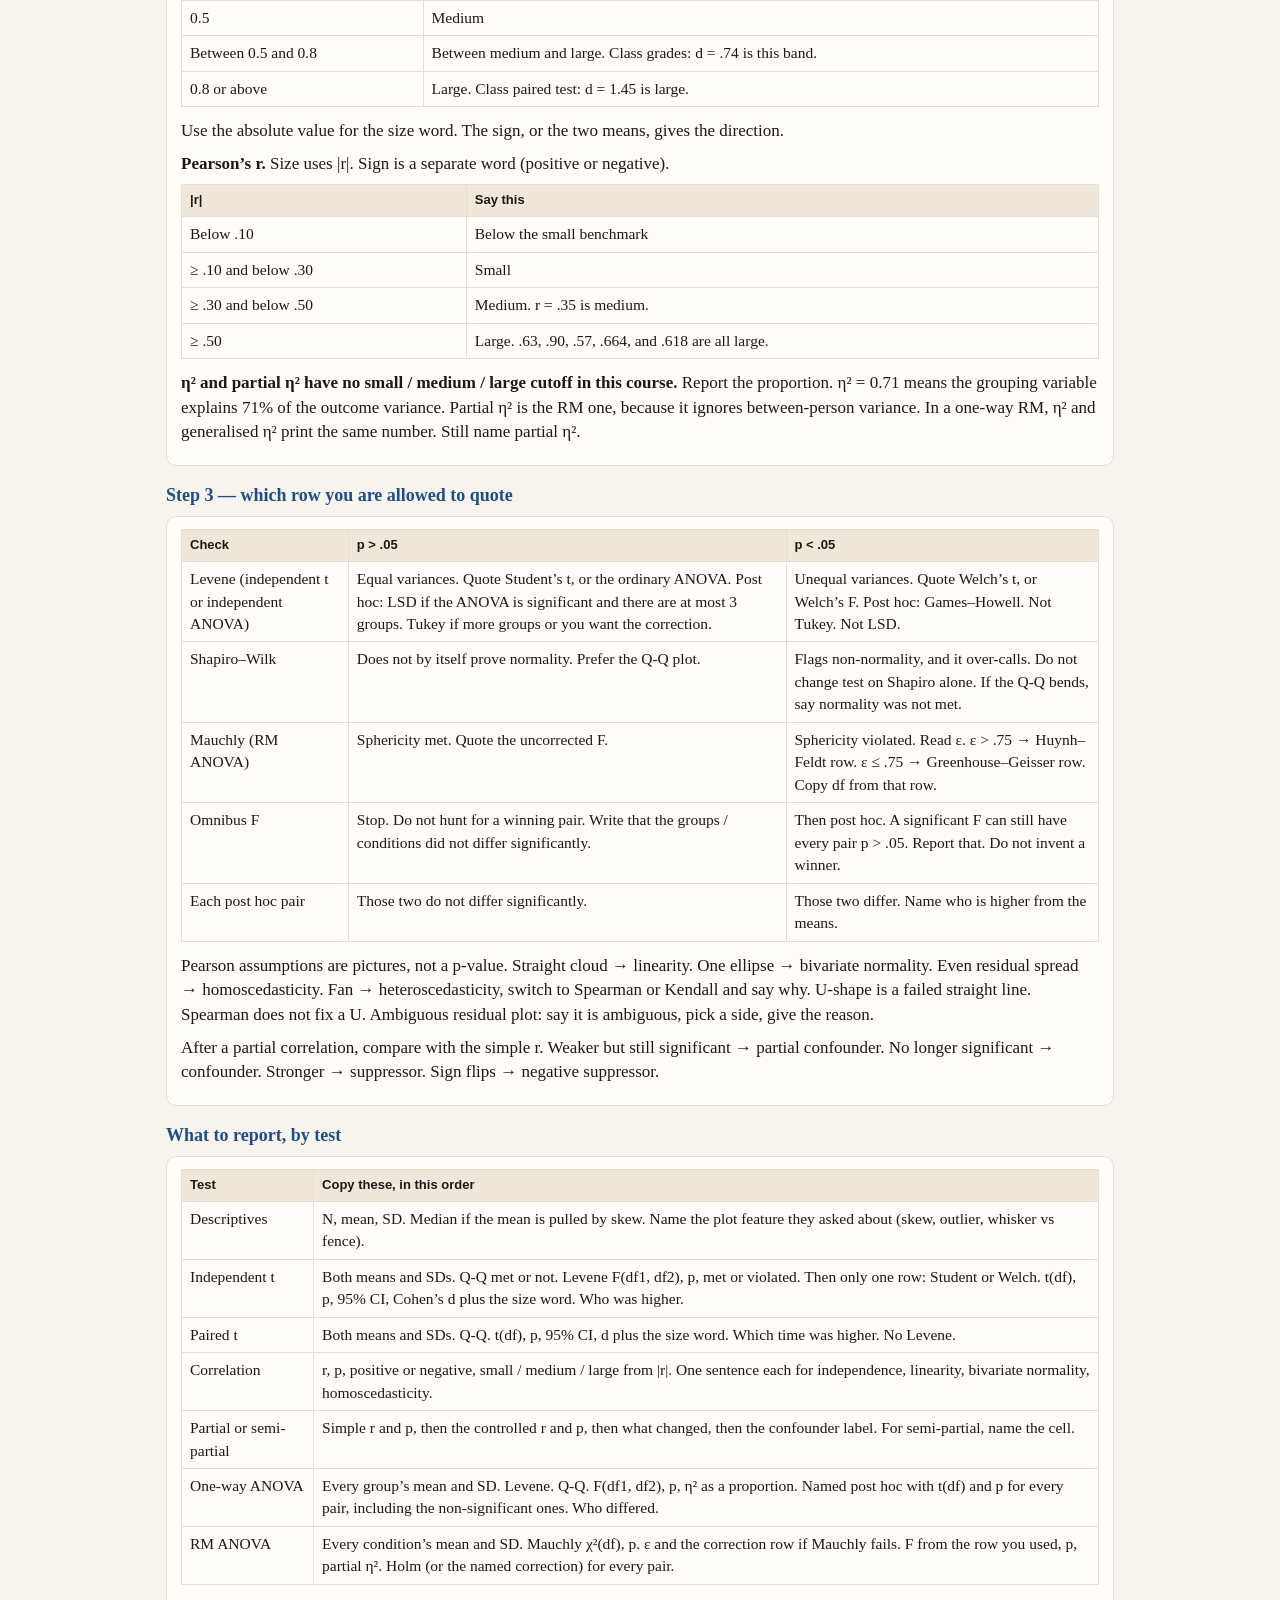
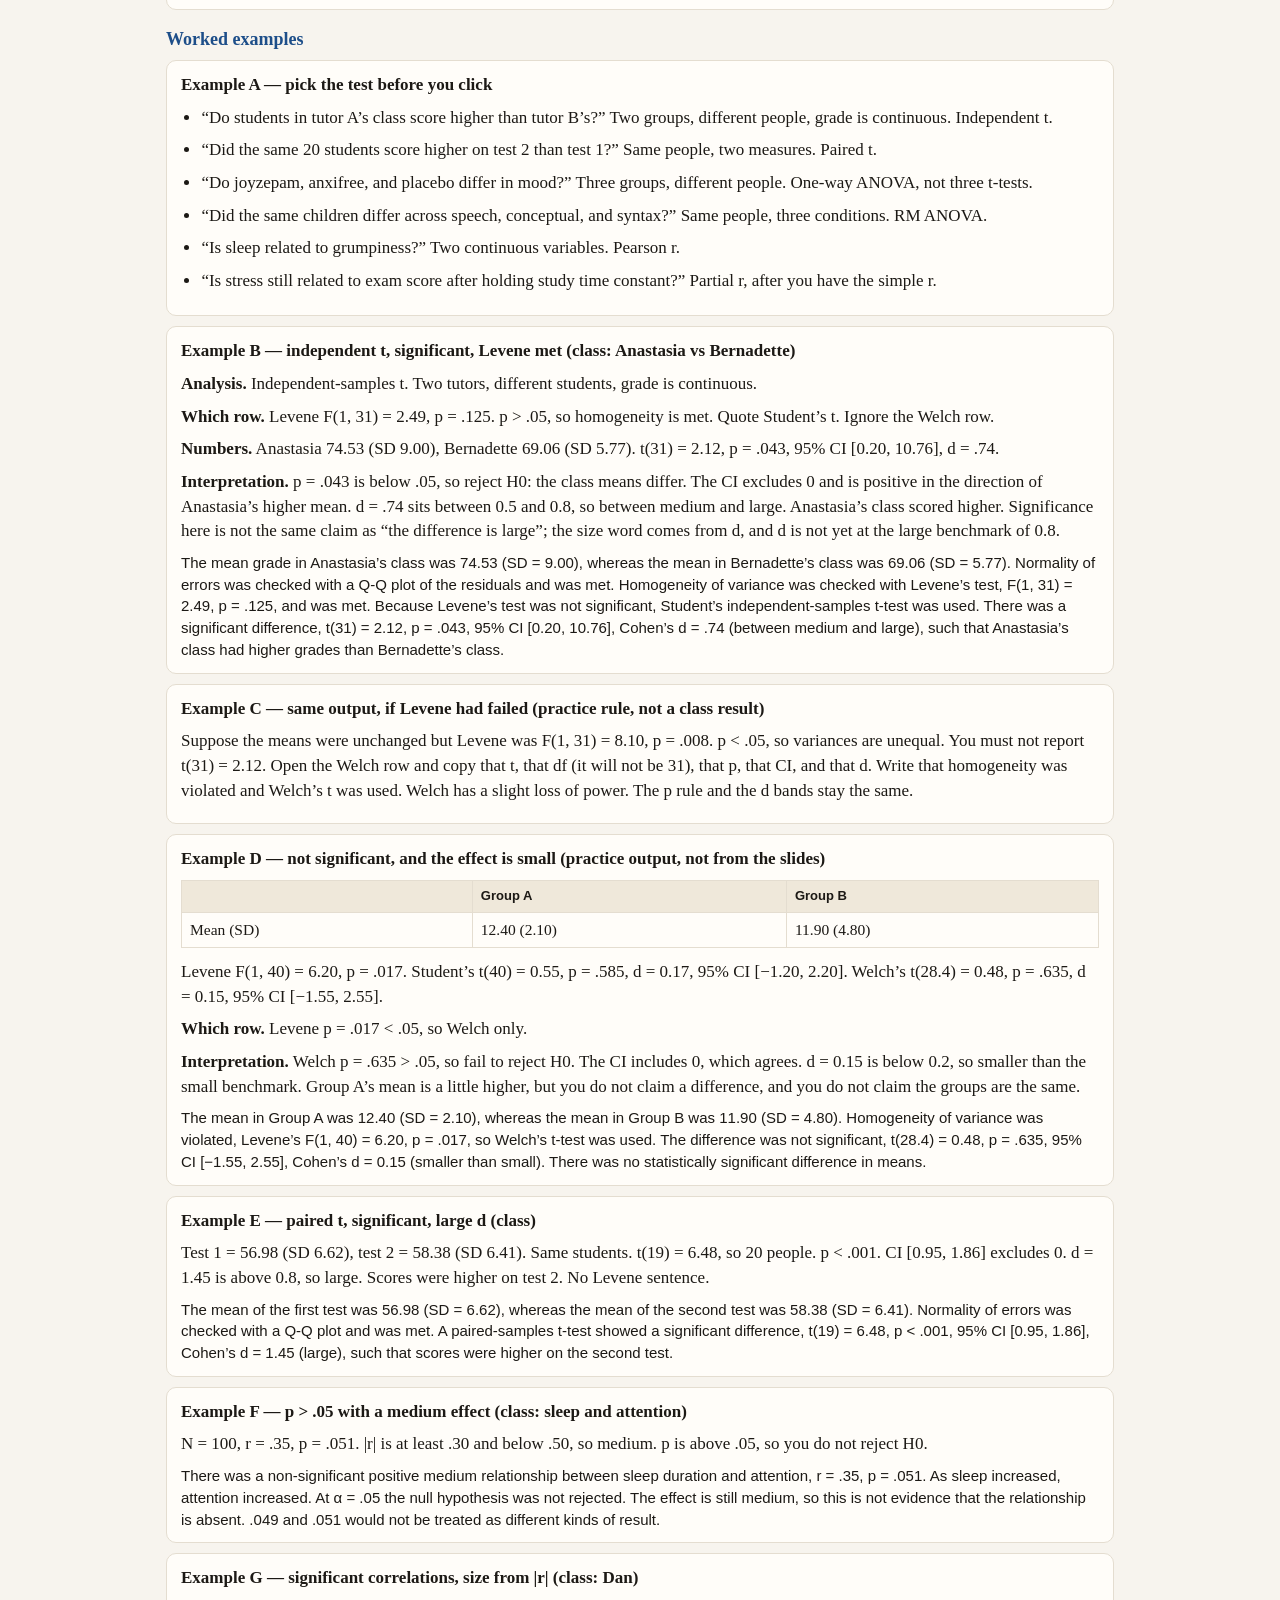
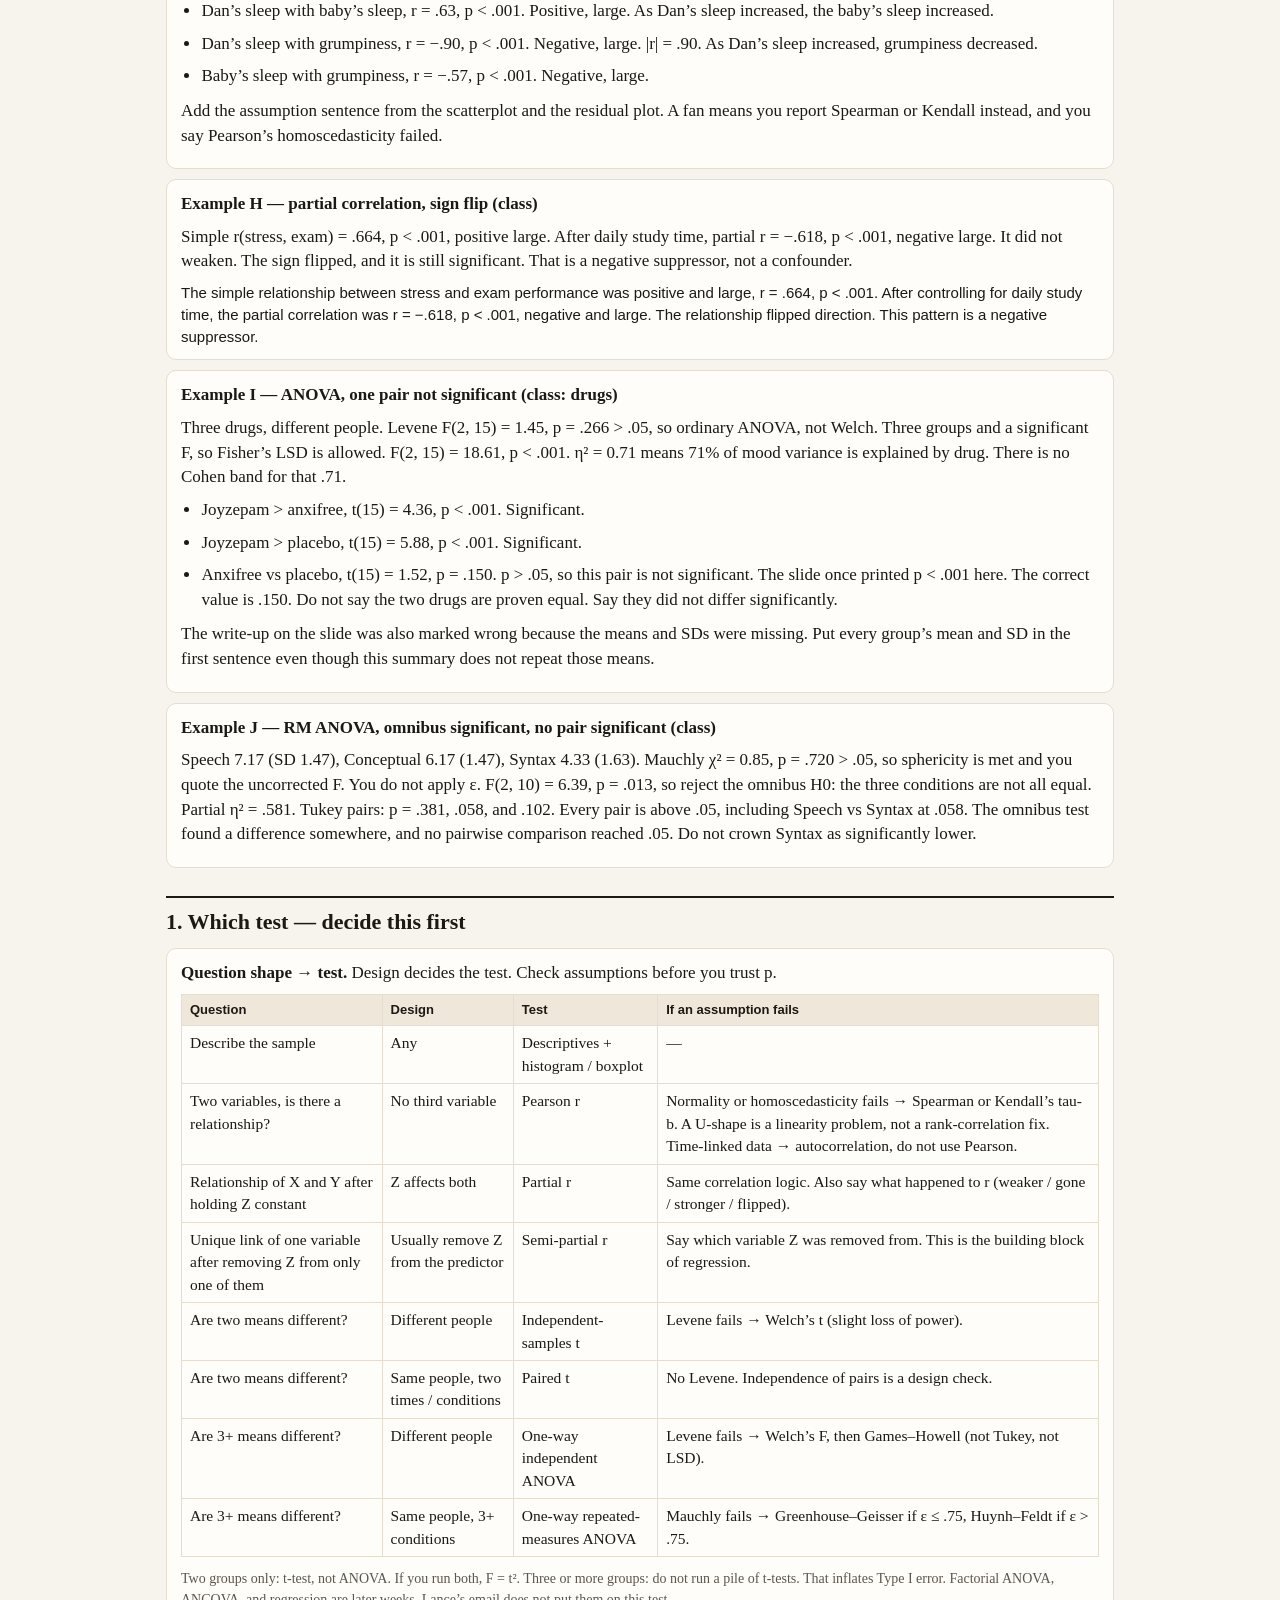
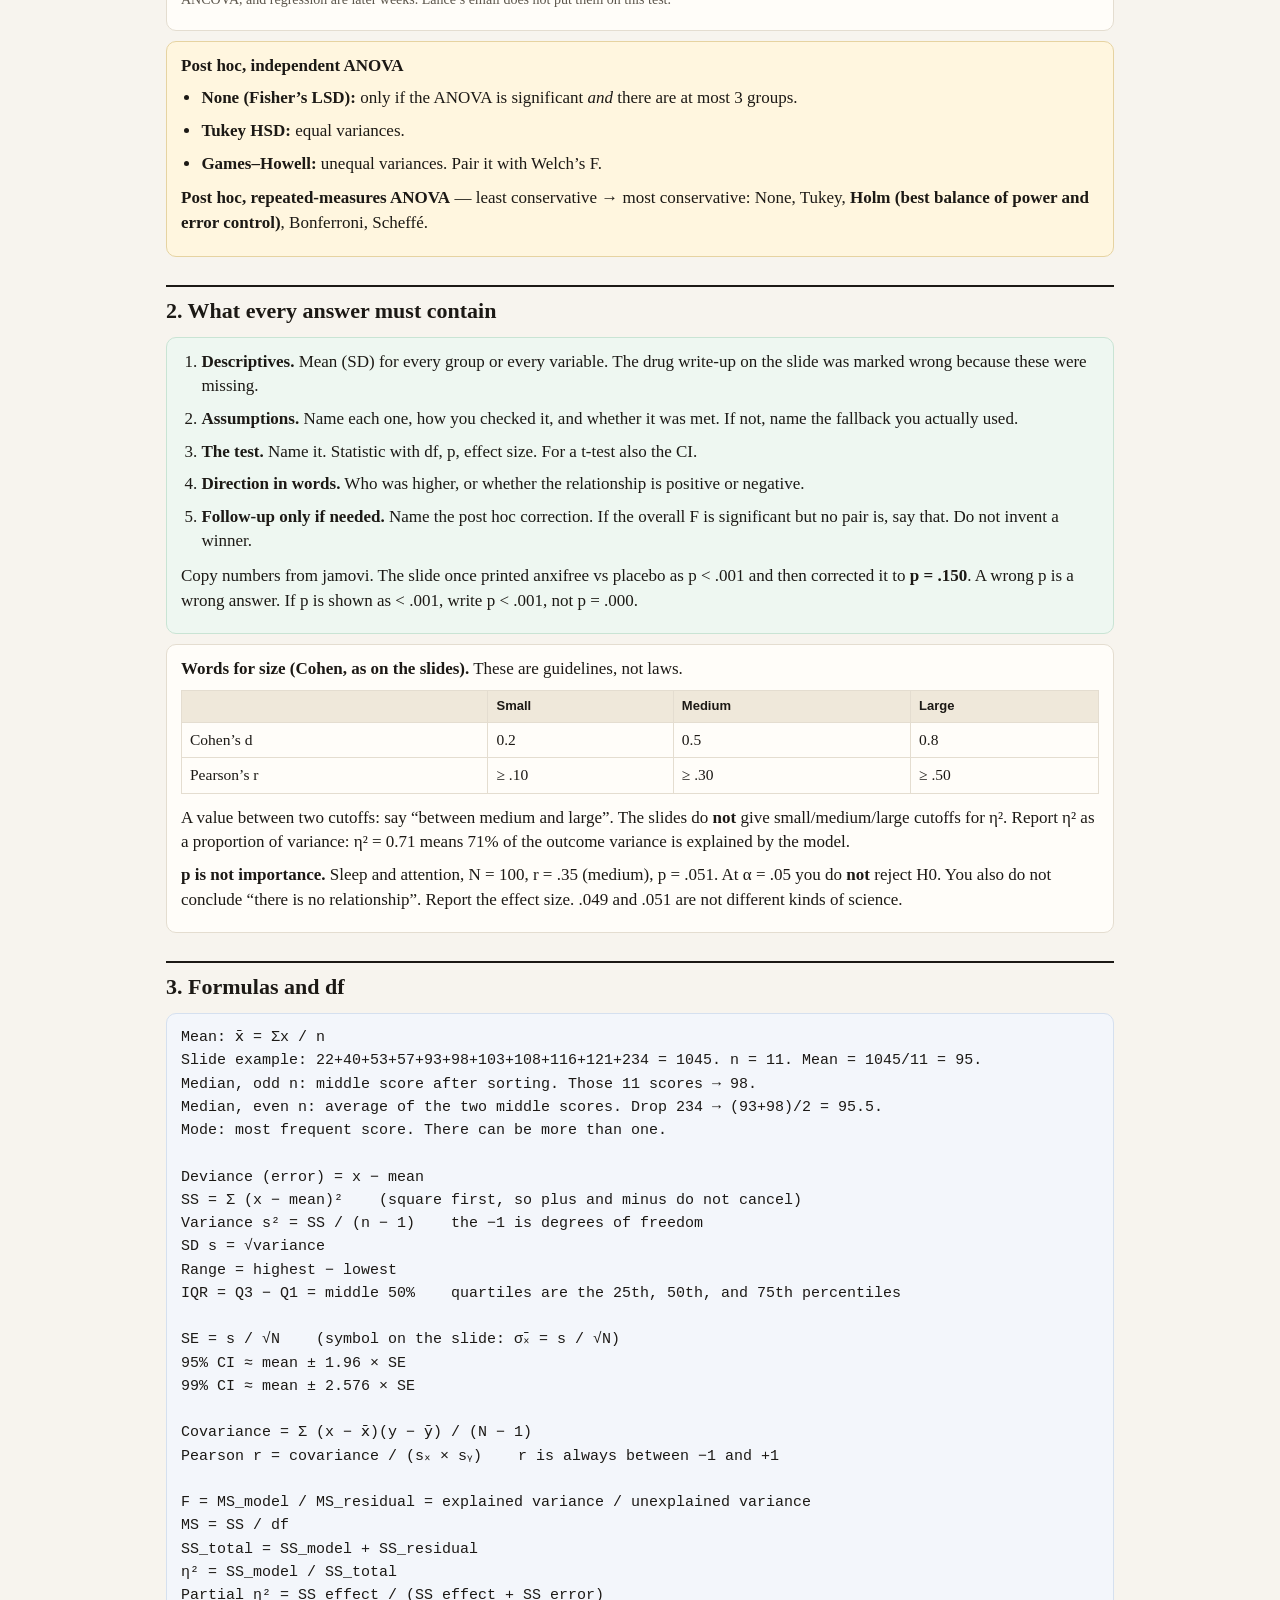
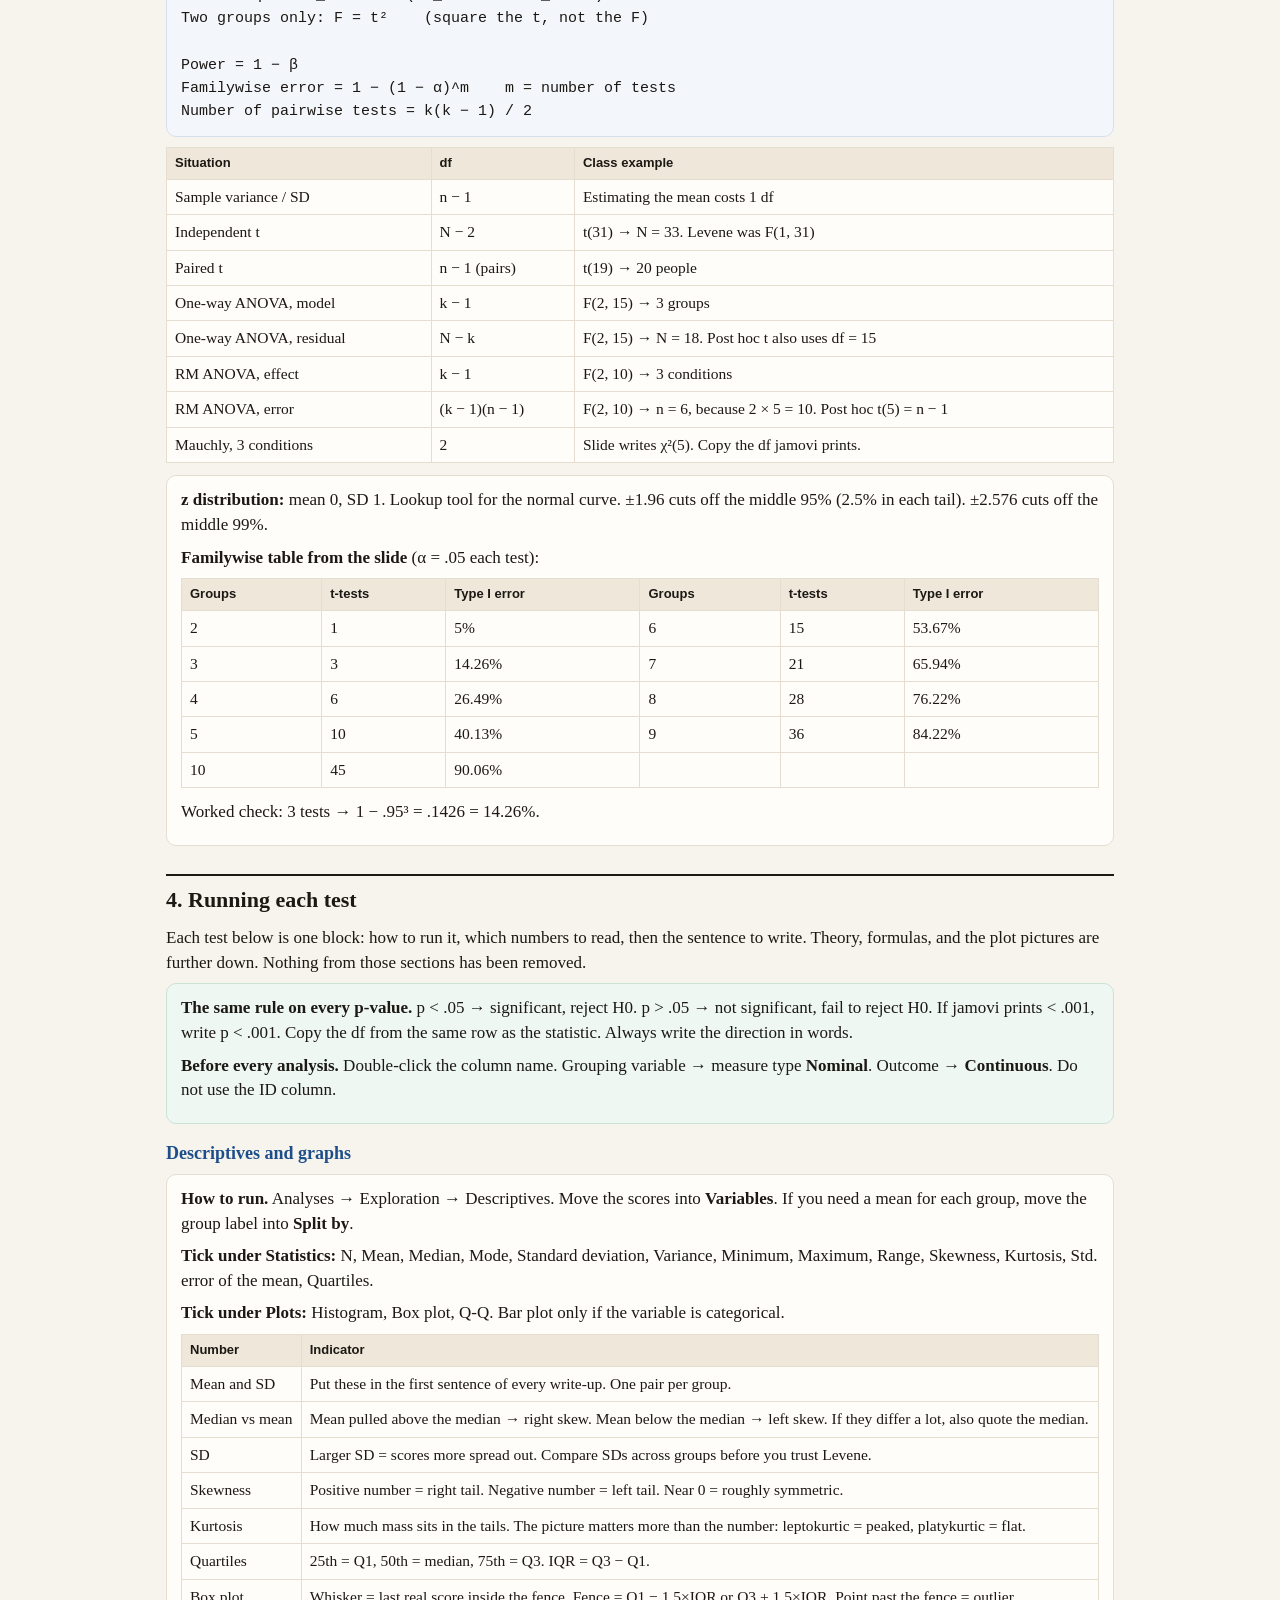
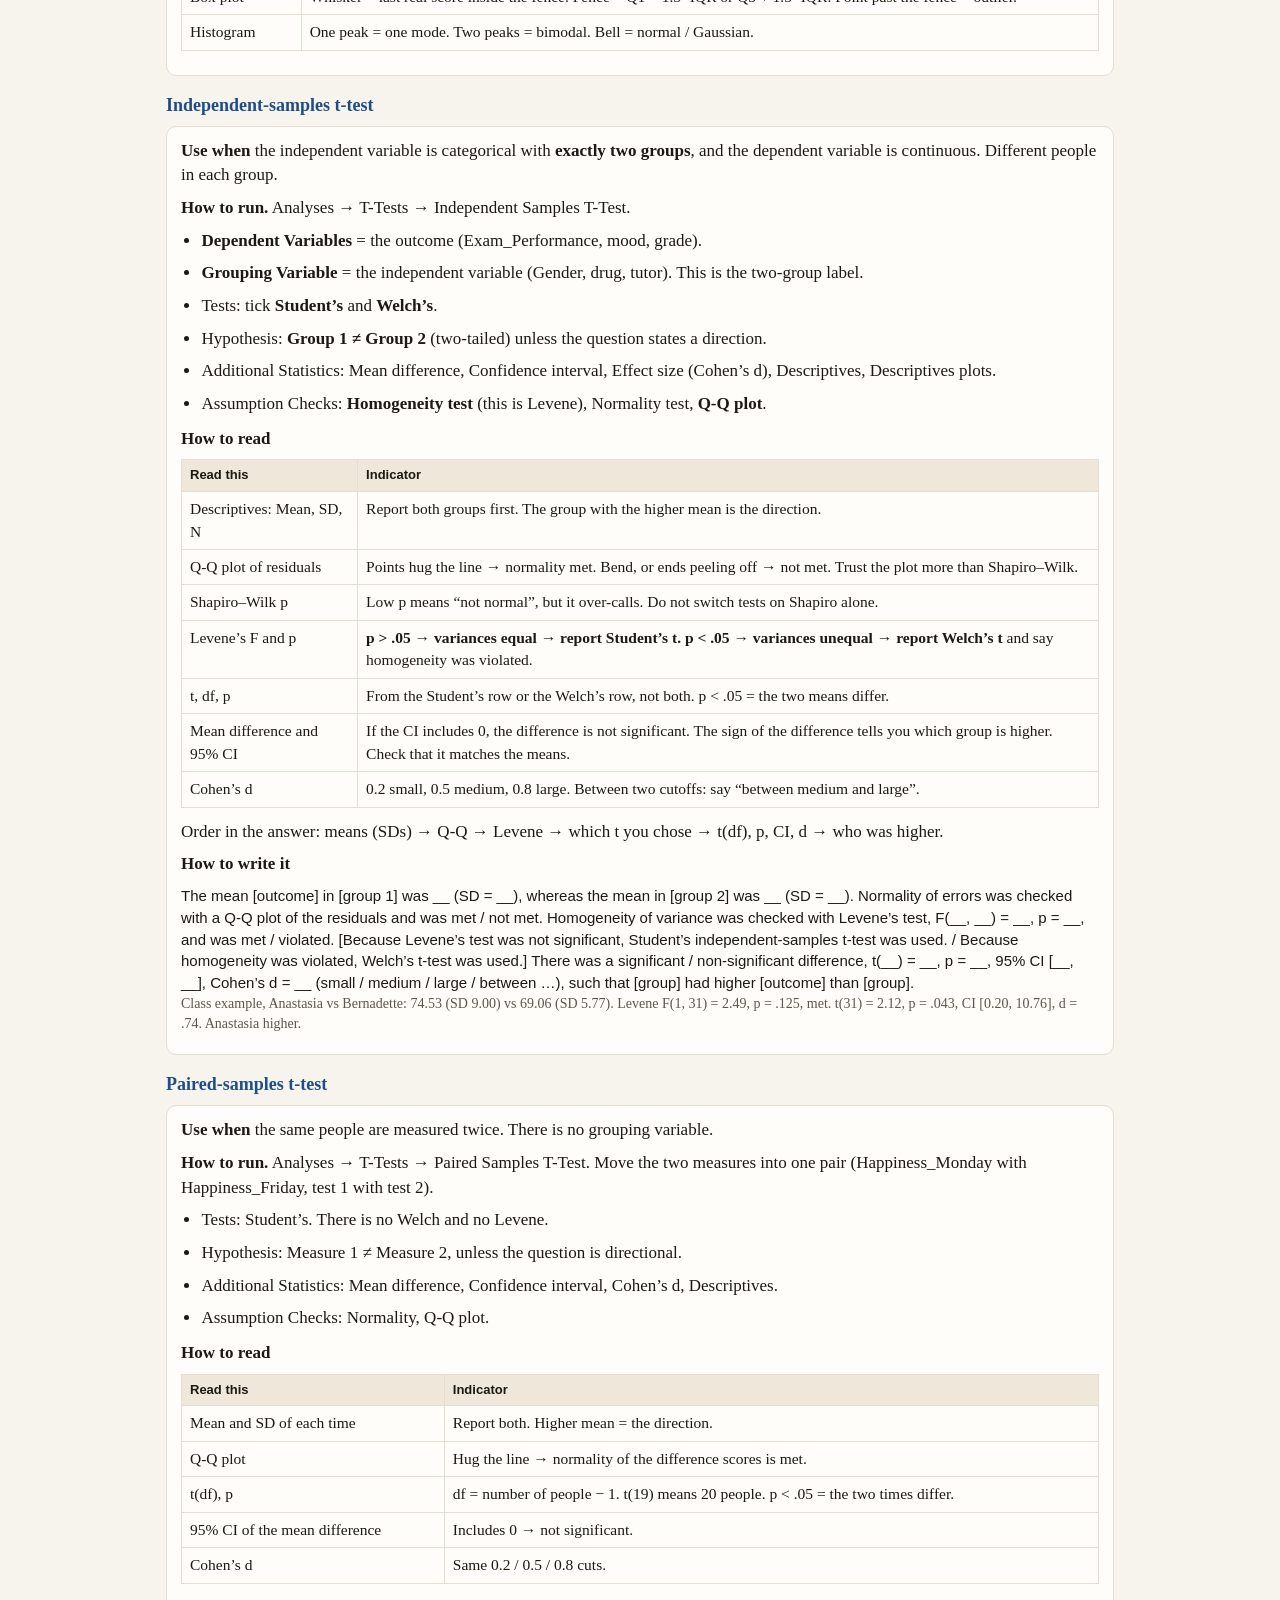
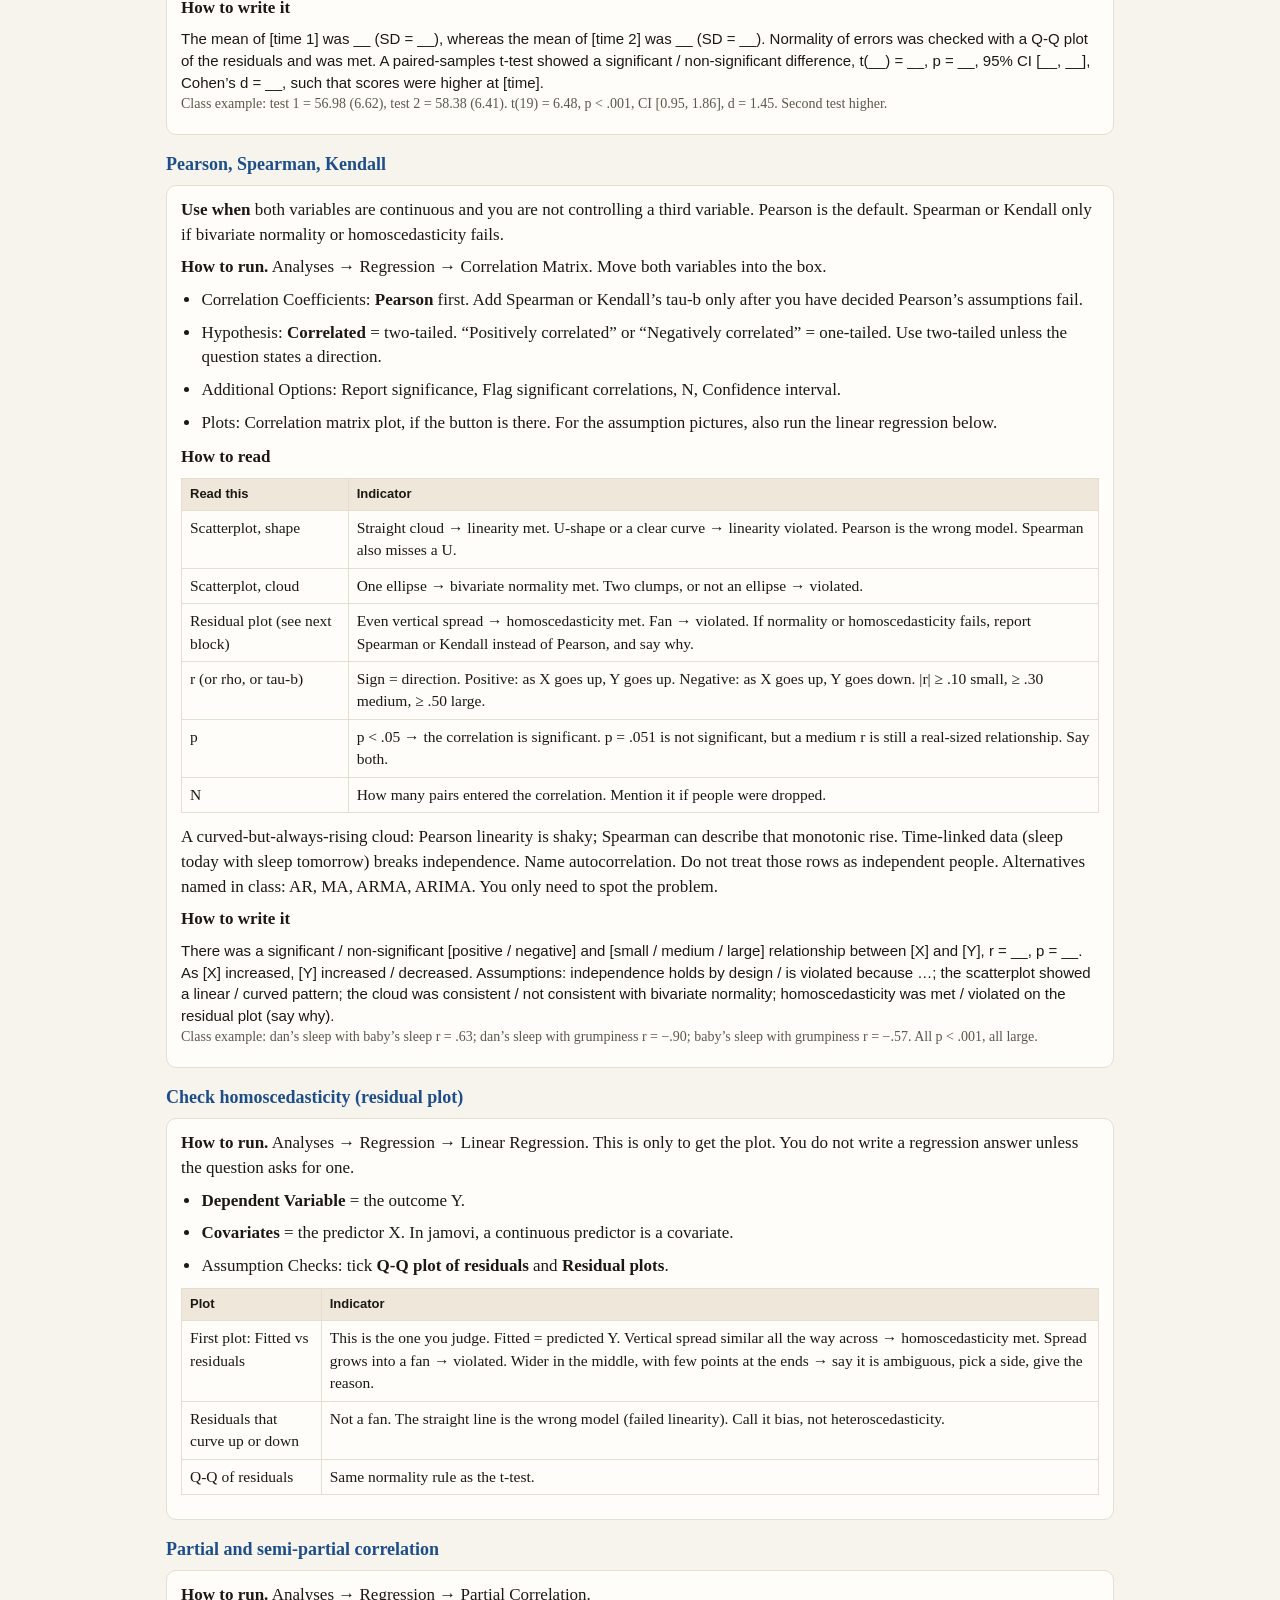
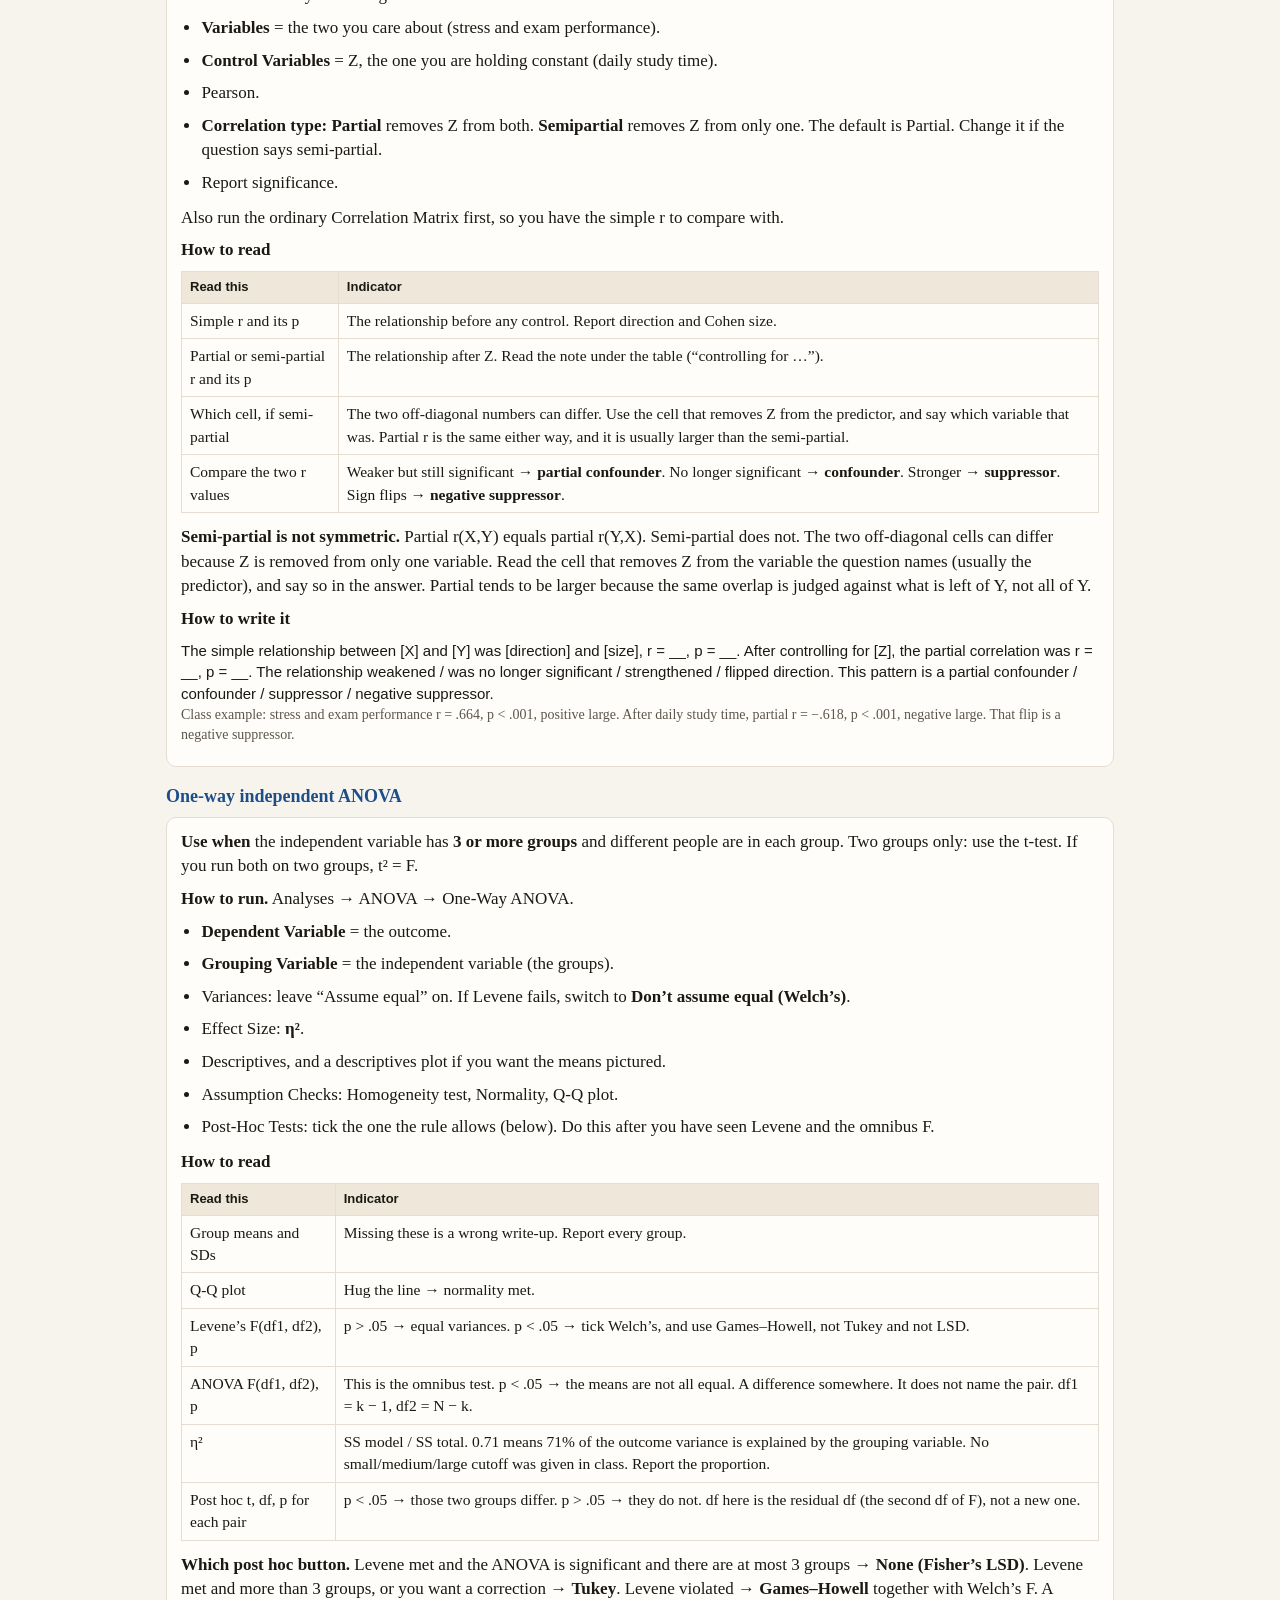
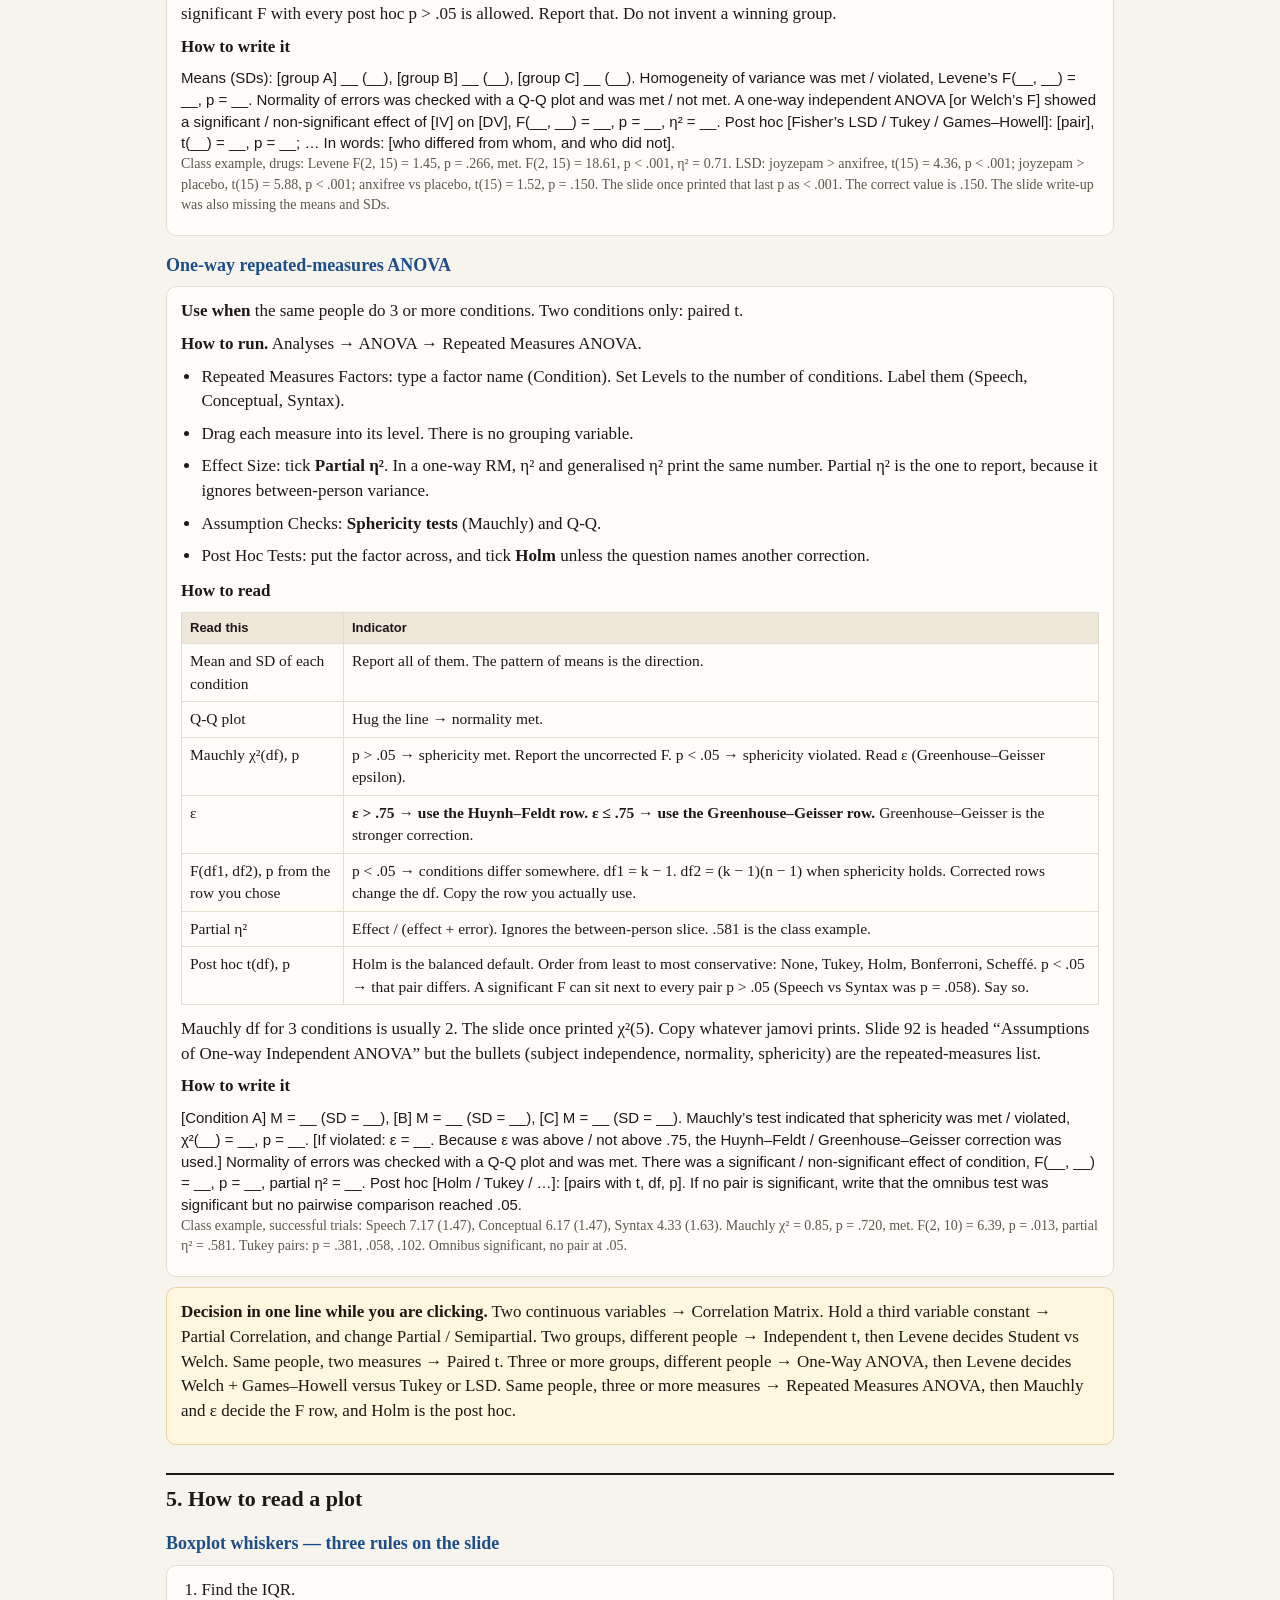
==== commit 4520b3be: "Remove the search box from the lab test revision sheet. Co-authored-by: Cursor <cursoragent@cursor.c" ====
--- a/docs/lab-test-1/index.html
+++ b/docs/lab-test-1/index.html
@@ -12,7 +12,6 @@
   header { position:sticky; top:0; z-index:20; background:#1c1915; color:#f7f4ee; padding:10px 16px 12px; }
   header h1 { margin:0 0 6px; font-size:18px; font-weight:700; letter-spacing:0; }
   header p { margin:0 0 8px; font-size:13px; color:#d9d0c2; font-family: -apple-system, BlinkMacSystemFont, "Segoe UI", sans-serif; }
-  #q { width:100%; max-width:720px; font:16px/1.3 -apple-system, BlinkMacSystemFont, "Segoe UI", sans-serif; padding:8px 10px; border:0; border-radius:6px; }
   nav { display:flex; flex-wrap:wrap; gap:6px; margin-top:8px; }
   nav a { color:#f7f4ee; background:#3a342c; text-decoration:none; font:12px/1 -apple-system, BlinkMacSystemFont, "Segoe UI", sans-serif; padding:6px 8px; border-radius:999px; }
   main { max-width:980px; margin:0 auto; padding:18px 16px 80px; }
@@ -30,19 +29,15 @@
   th, td { border:1px solid var(--line); padding:6px 8px; vertical-align:top; text-align:left; }
   th { background:#efe8da; font-family:-apple-system, BlinkMacSystemFont, "Segoe UI", sans-serif; font-size:13px; }
   .tag { display:inline-block; background:var(--chip); border-radius:999px; padding:1px 8px; font:12px -apple-system, BlinkMacSystemFont, "Segoe UI", sans-serif; margin-right:4px; }
-  .hide { display:none !important; }
   pre { white-space:pre-wrap; margin:0; font-family: -apple-system, BlinkMacSystemFont, "Segoe UI", sans-serif; font-size:15px; }
   img.fig { width:100%; height:auto; display:block; margin:8px 0 4px; border:1px solid var(--line); border-radius:8px; background:#fff; }
   .small { color:var(--muted); font-size:14px; }
-  #count { font:12px -apple-system, BlinkMacSystemFont, "Segoe UI", sans-serif; color:#d9d0c2; margin-left:8px; }
 </style>
 </head>
 <body>
 <header>
   <h1>PSYC7019 Lab Test 1 · open-book sheet</h1>
-  <p>28 Sep, 3pm, CPD-3.41 · 2 hours · fill-in + short answer · jamovi · one Word file. Scope: descriptives, graphs, t-tests, correlation (bivariate, partial, semi-partial), one-way ANOVA. This file works offline. Use the box or Ctrl+F.</p>
-  <input id="q" type="search" placeholder="Search: Levene, sphericity, partial, whisker, η², Welch…" autocomplete="off">
-  <span id="count"></span>
+  <p>28 Sep, 3pm, CPD-3.41 · 2 hours · fill-in + short answer · jamovi · one Word file. Scope: descriptives, graphs, t-tests, correlation (bivariate, partial, semi-partial), one-way ANOVA. This file works offline.</p>
   <nav>
     <a href="#exam">On the day</a>
     <a href="#choose">Which test</a>
@@ -63,7 +58,7 @@
 </header>
 <main>
 
-<section id="exam" data-search>
+<section id="exam">
 <h2>On the day — scenario, test, numbers, interpretation</h2>
 <div class="do">
 <p>You get one dataset and several scenarios. Each scenario is three decisions: which analysis, which statistics to report, how to interpret them. Design picks the test. The output picks the row you are allowed to quote. α = .05 unless a question says otherwise.</p>
@@ -233,7 +228,7 @@
 </div>
 </section>
 
-<section id="choose" data-search>
+<section id="choose">
 <h2>1. Which test — decide this first</h2>
 <div class="card">
 <p><span class="k">Question shape → test.</span> Design decides the test. Check assumptions before you trust p.</p>
@@ -261,7 +256,7 @@
 </div>
 </section>
 
-<section id="report" data-search>
+<section id="report">
 <h2>2. What every answer must contain</h2>
 <div class="do">
 <ol>
@@ -285,7 +280,7 @@
 </div>
 </section>
 
-<section id="formula" data-search>
+<section id="formula">
 <h2>3. Formulas and df</h2>
 <div class="formula">
 Mean: x̄ = Σx / n<br>
@@ -340,7 +335,7 @@
 </div>
 </section>
 
-<section id="steps" data-search>
+<section id="steps">
 <h2>4. Running each test</h2>
 <p>Each test below is one block: how to run it, which numbers to read, then the sentence to write. Theory, formulas, and the plot pictures are further down. Nothing from those sections has been removed.</p>
 <div class="do">
@@ -548,7 +543,7 @@
 </div>
 </section>
 
-<section id="plots" data-search>
+<section id="plots">
 <h2>5. How to read a plot</h2>
 <h3>Boxplot whiskers — three rules on the slide</h3>
 <div class="card">
@@ -623,7 +618,7 @@
 </div>
 </section>
 
-<section id="l1" data-search>
+<section id="l1">
 <h2>6. Lecture 1 — everything on the slides</h2>
 <h3>Why the course, and the research steps</h3>
 <div class="card">
@@ -715,7 +710,7 @@
 </div>
 </section>
 
-<section id="l2" data-search>
+<section id="l2">
 <h2>7. Lecture 2 — inference, t-tests, correlation</h2>
 <h3>Population, sample, CLT, SE, CI</h3>
 <div class="card">
@@ -785,7 +780,7 @@
 </div>
 </section>
 
-<section id="partial" data-search>
+<section id="partial">
 <h2>8. Partial and semi-partial — Lance’s supplement + Lecture 3 recap</h2>
 <div class="card">
 <p>Both ask about X and Y <span class="k">after a third variable Z</span>. If there is no Z, there is only a simple correlation.</p>
@@ -811,7 +806,7 @@
 </div>
 </section>
 
-<section id="l3" data-search>
+<section id="l3">
 <h2>9. Lecture 3 — one-way ANOVA</h2>
 <div class="card">
 <p>Recap line you may need to paraphrase: we never know the population mean. Inference makes a claim anyway, with a stated error rate. “We reject H0, assuming we are wrong 5 times out of 100.”</p>
@@ -866,7 +861,7 @@
 </div>
 </section>
 
-<section id="traps" data-search>
+<section id="traps">
 <h2>10. Traps already planted in class</h2>
 <div class="trap">
 <ul>
@@ -897,7 +892,7 @@
 </div>
 </section>
 
-<section id="gloss" data-search>
+<section id="gloss">
 <h2>11. Keyword lines for fill-in-the-blank</h2>
 <table>
 <tr><th>Term</th><th>One line</th></tr>
@@ -1019,26 +1014,5 @@
 </section>
 
 </main>
-<script>
-const q = document.getElementById('q');
-const blocks = [...document.querySelectorAll('[data-search]')];
-const count = document.getElementById('count');
-function apply() {
-  const s = q.value.trim().toLowerCase();
-  if (!s) {
-    blocks.forEach(el => el.classList.remove('hide'));
-    count.textContent = '';
-    return;
-  }
-  let n = 0;
-  blocks.forEach(el => {
-    const hit = el.innerText.toLowerCase().includes(s);
-    el.classList.toggle('hide', !hit);
-    if (hit) n++;
-  });
-  count.textContent = n ? n + ' sections' : 'no match';
-}
-q.addEventListener('input', apply);
-</script>
 </body>
 </html>
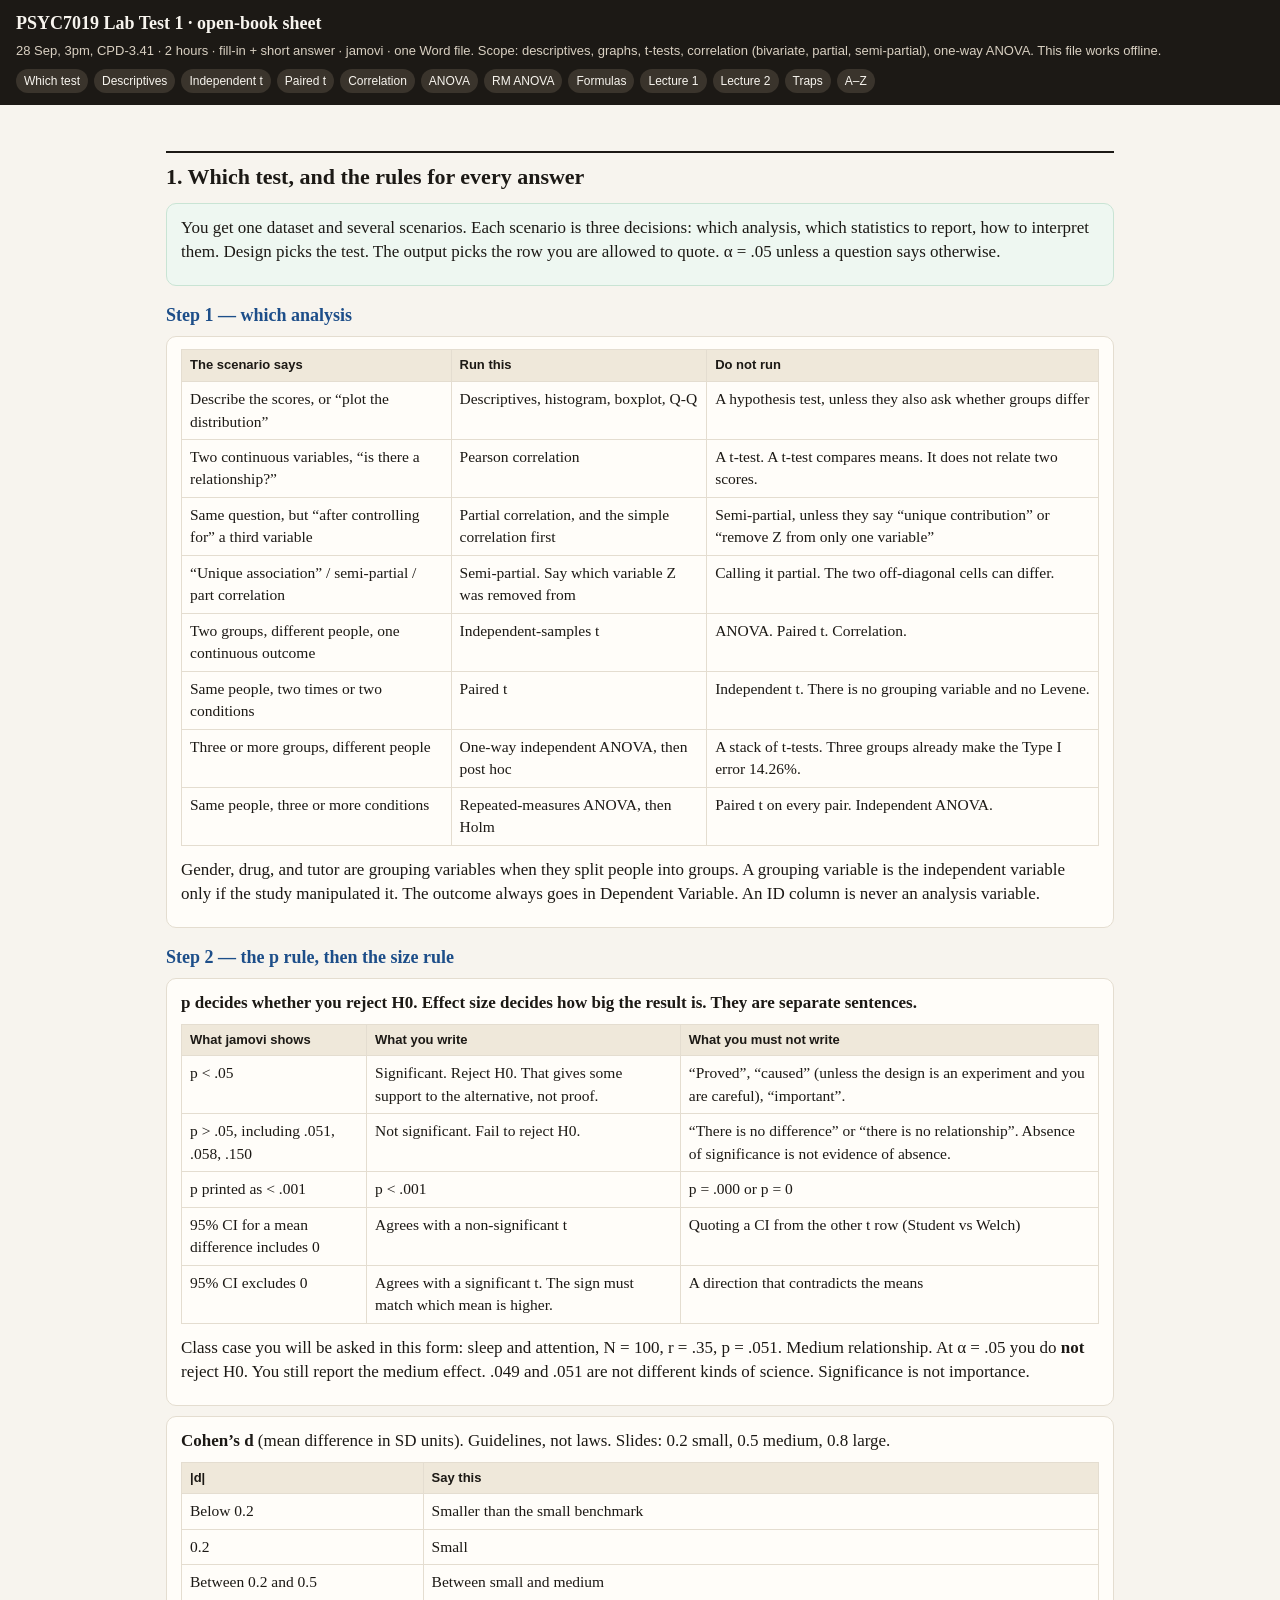
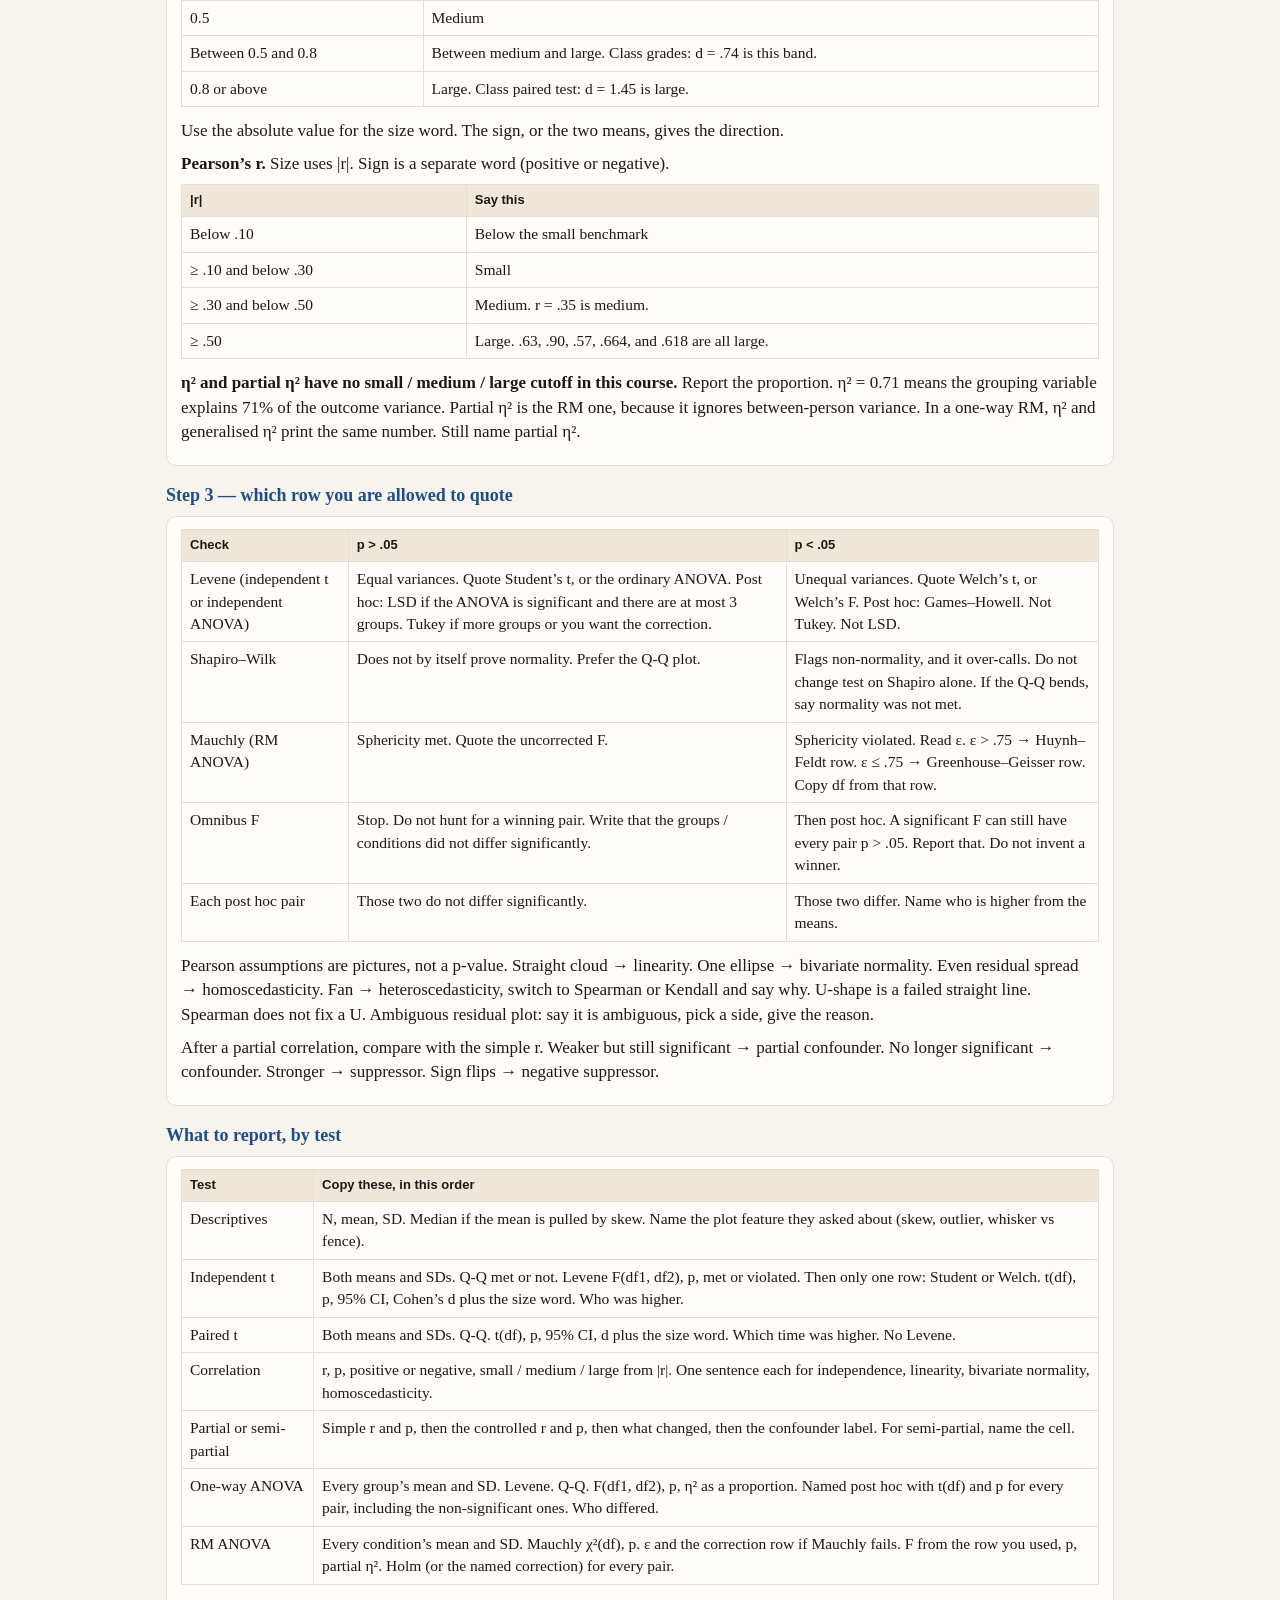
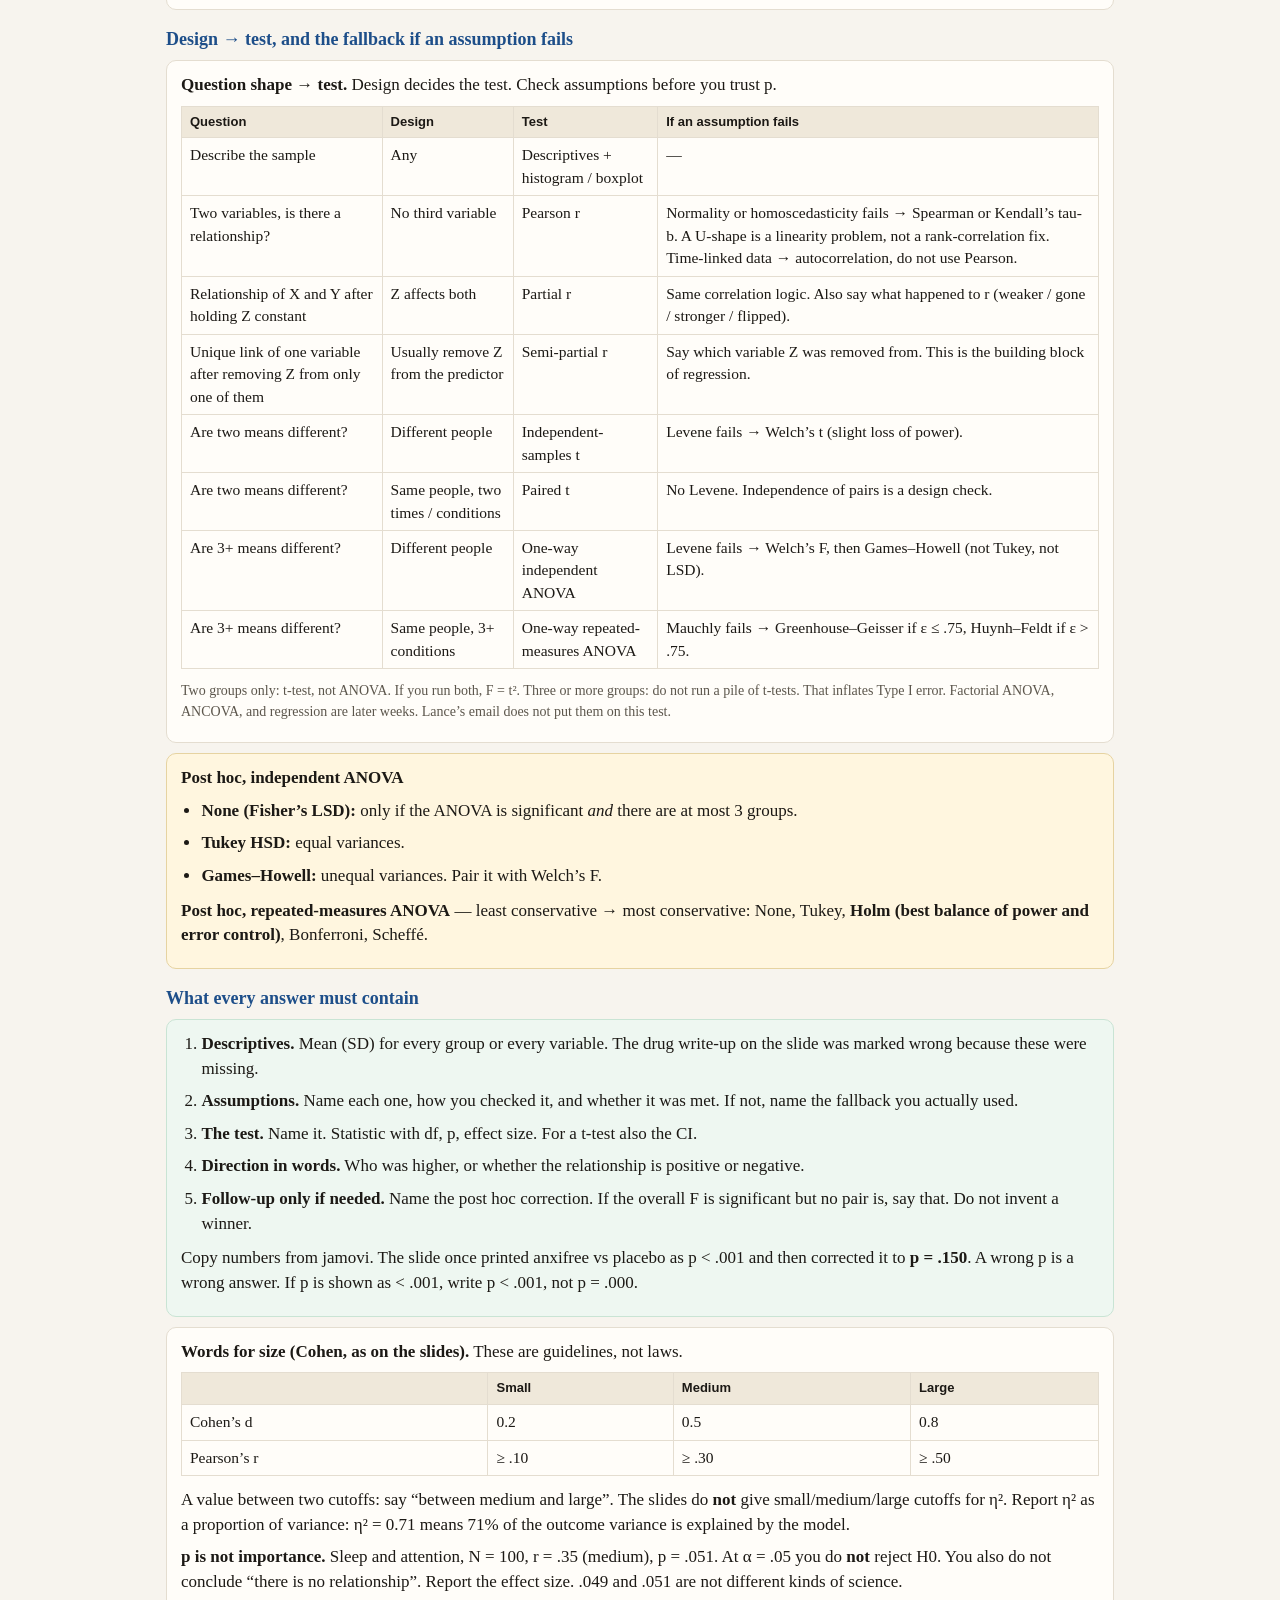
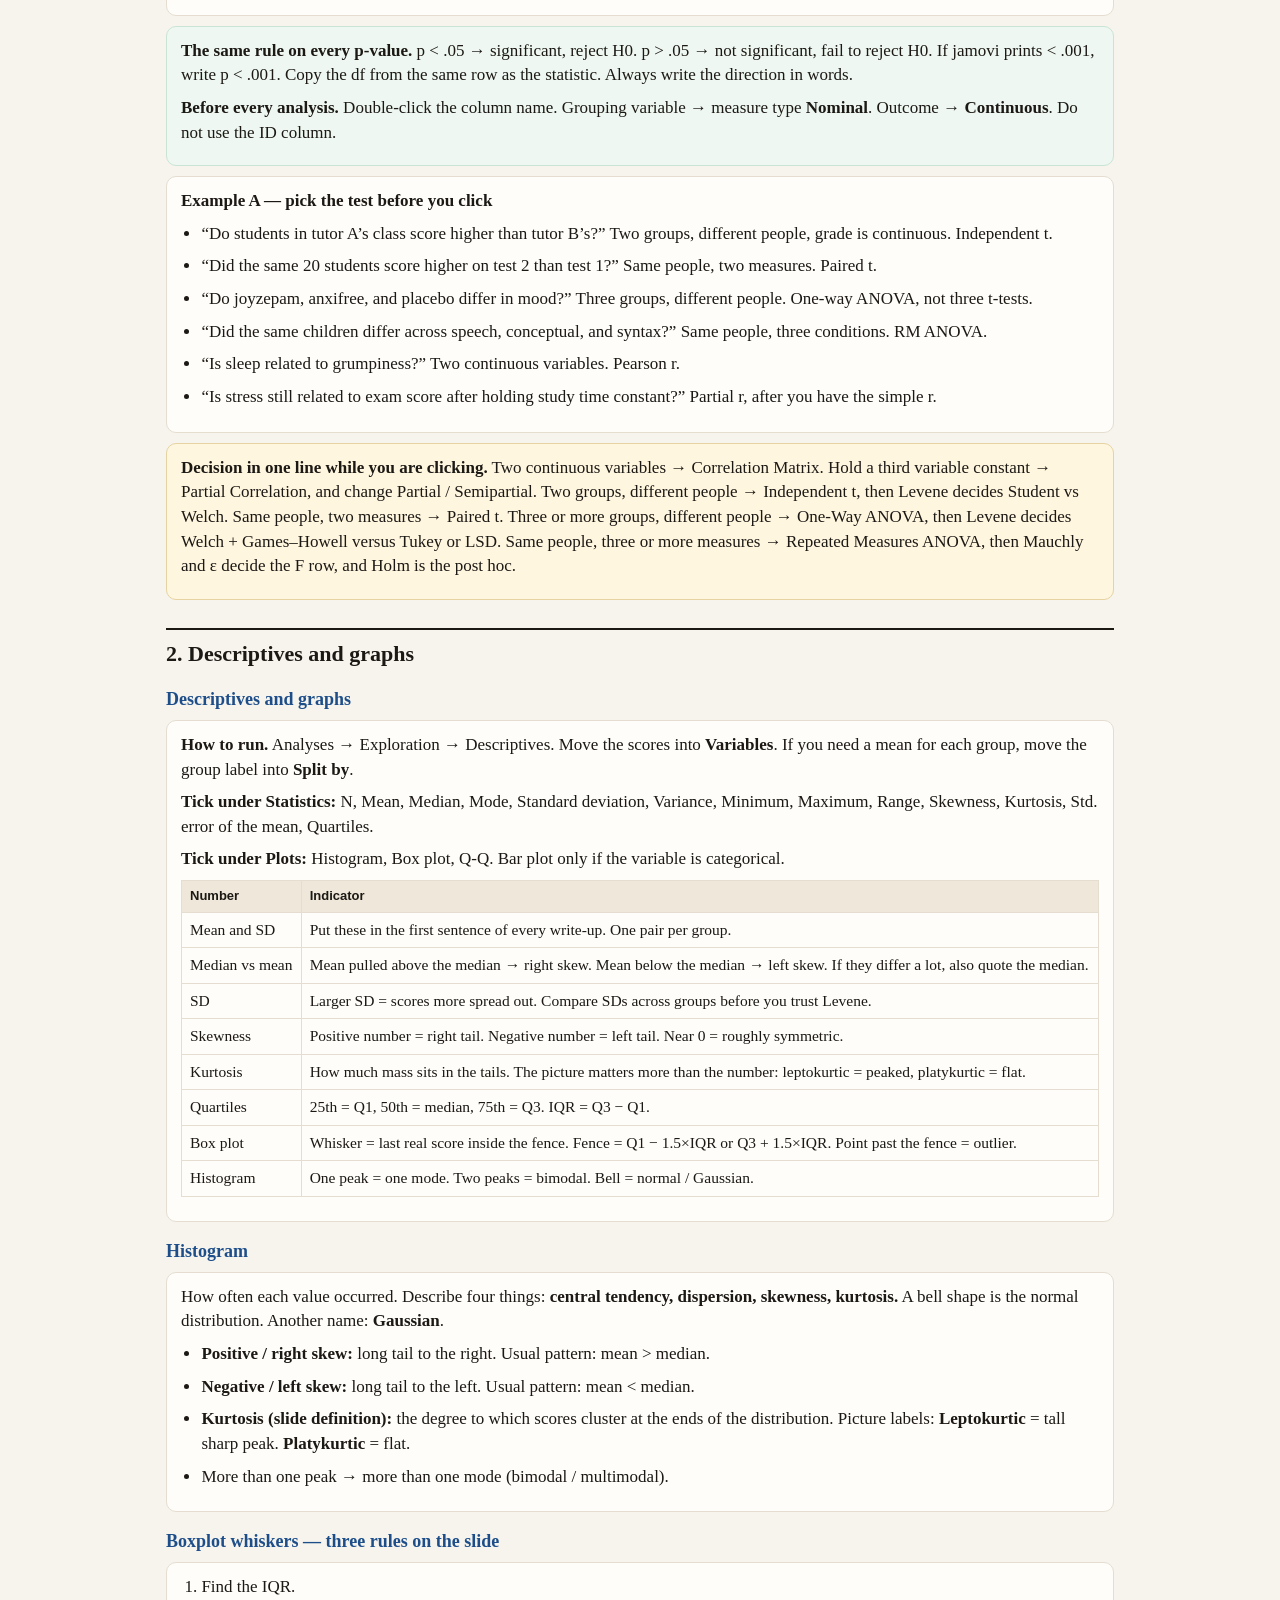
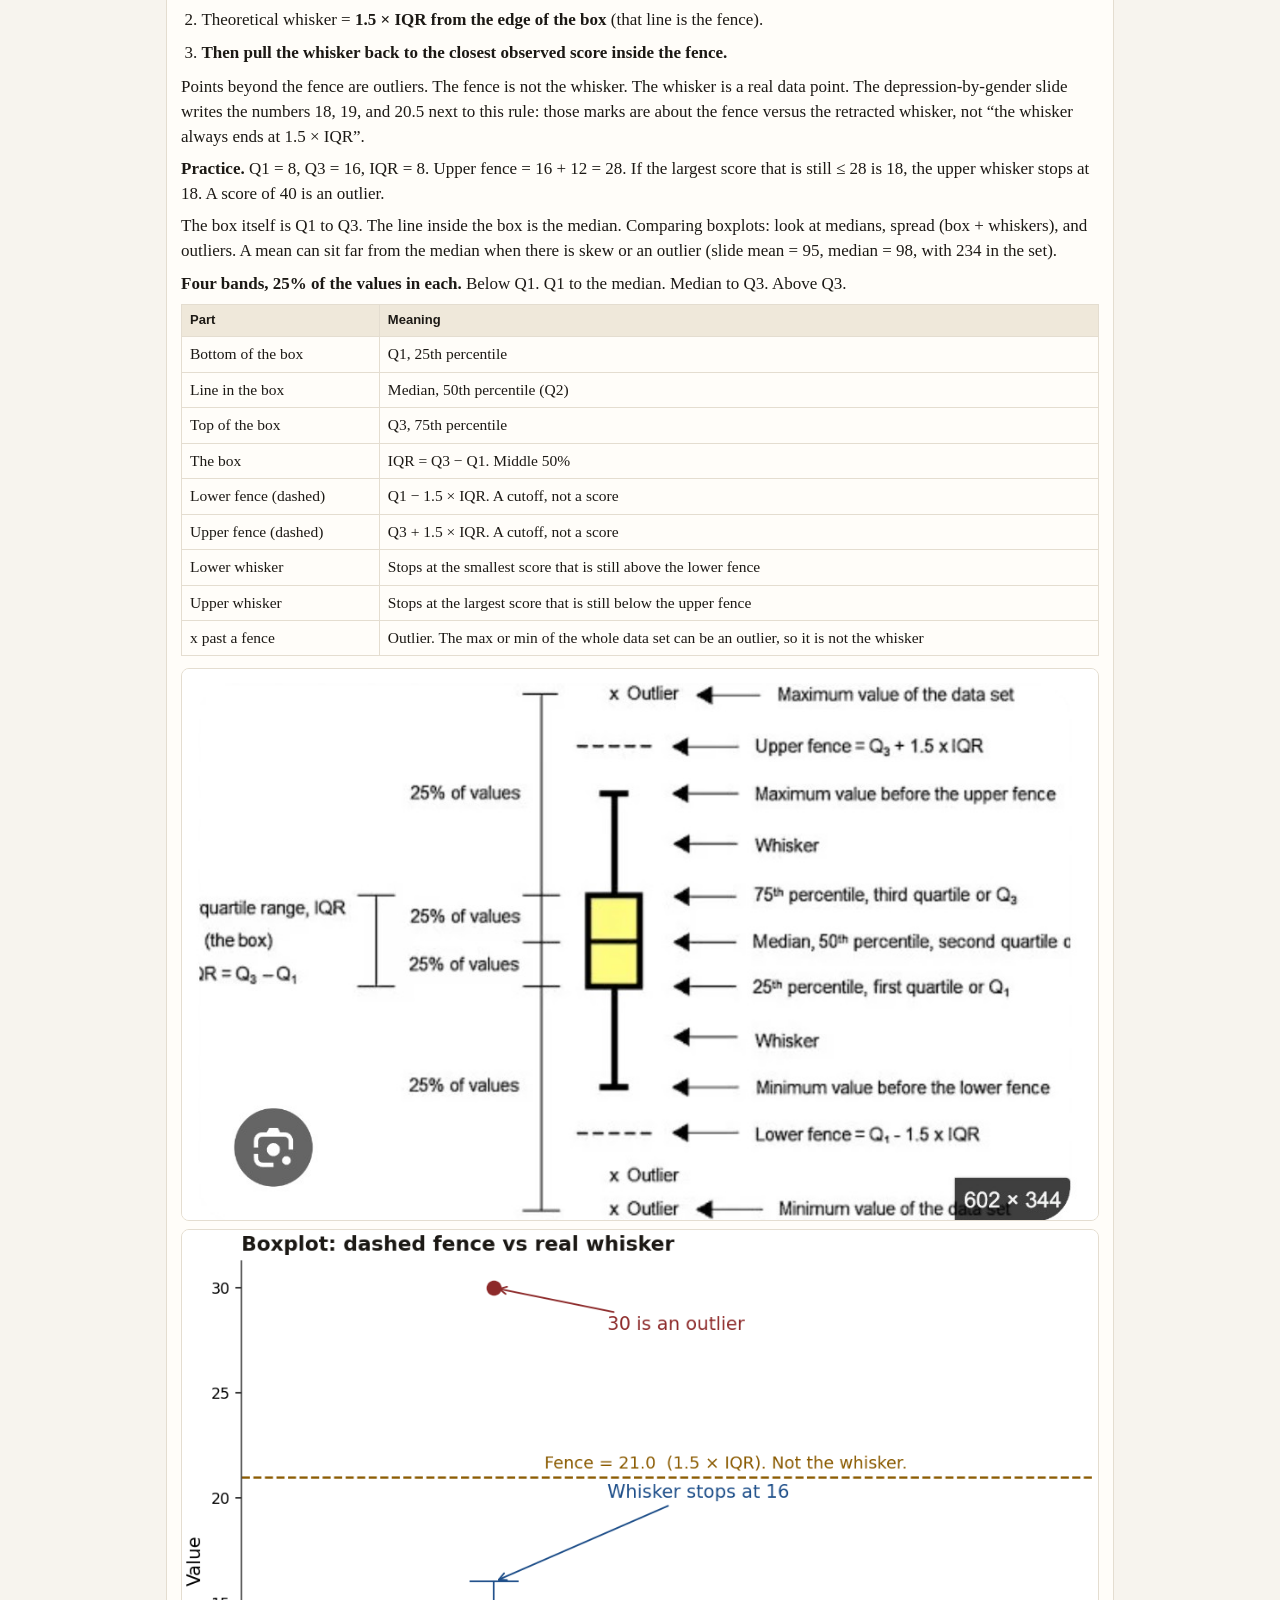
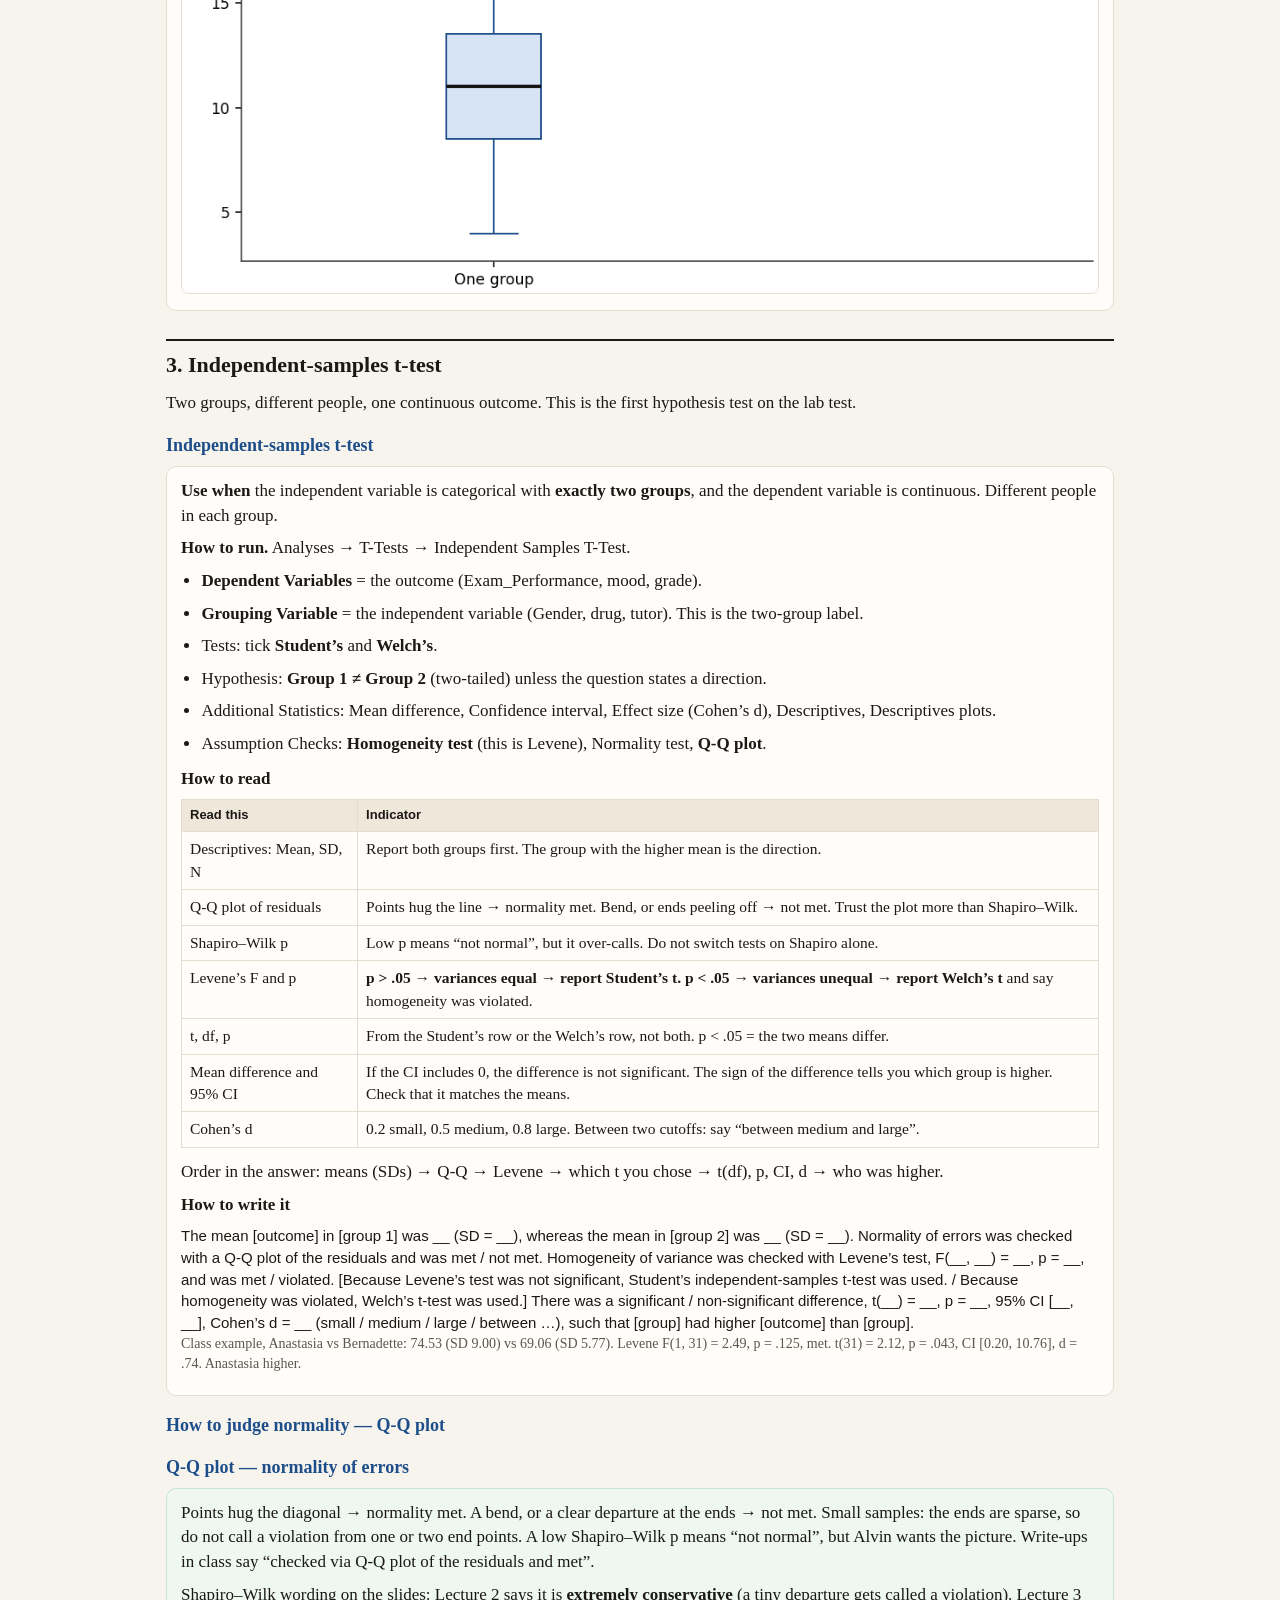
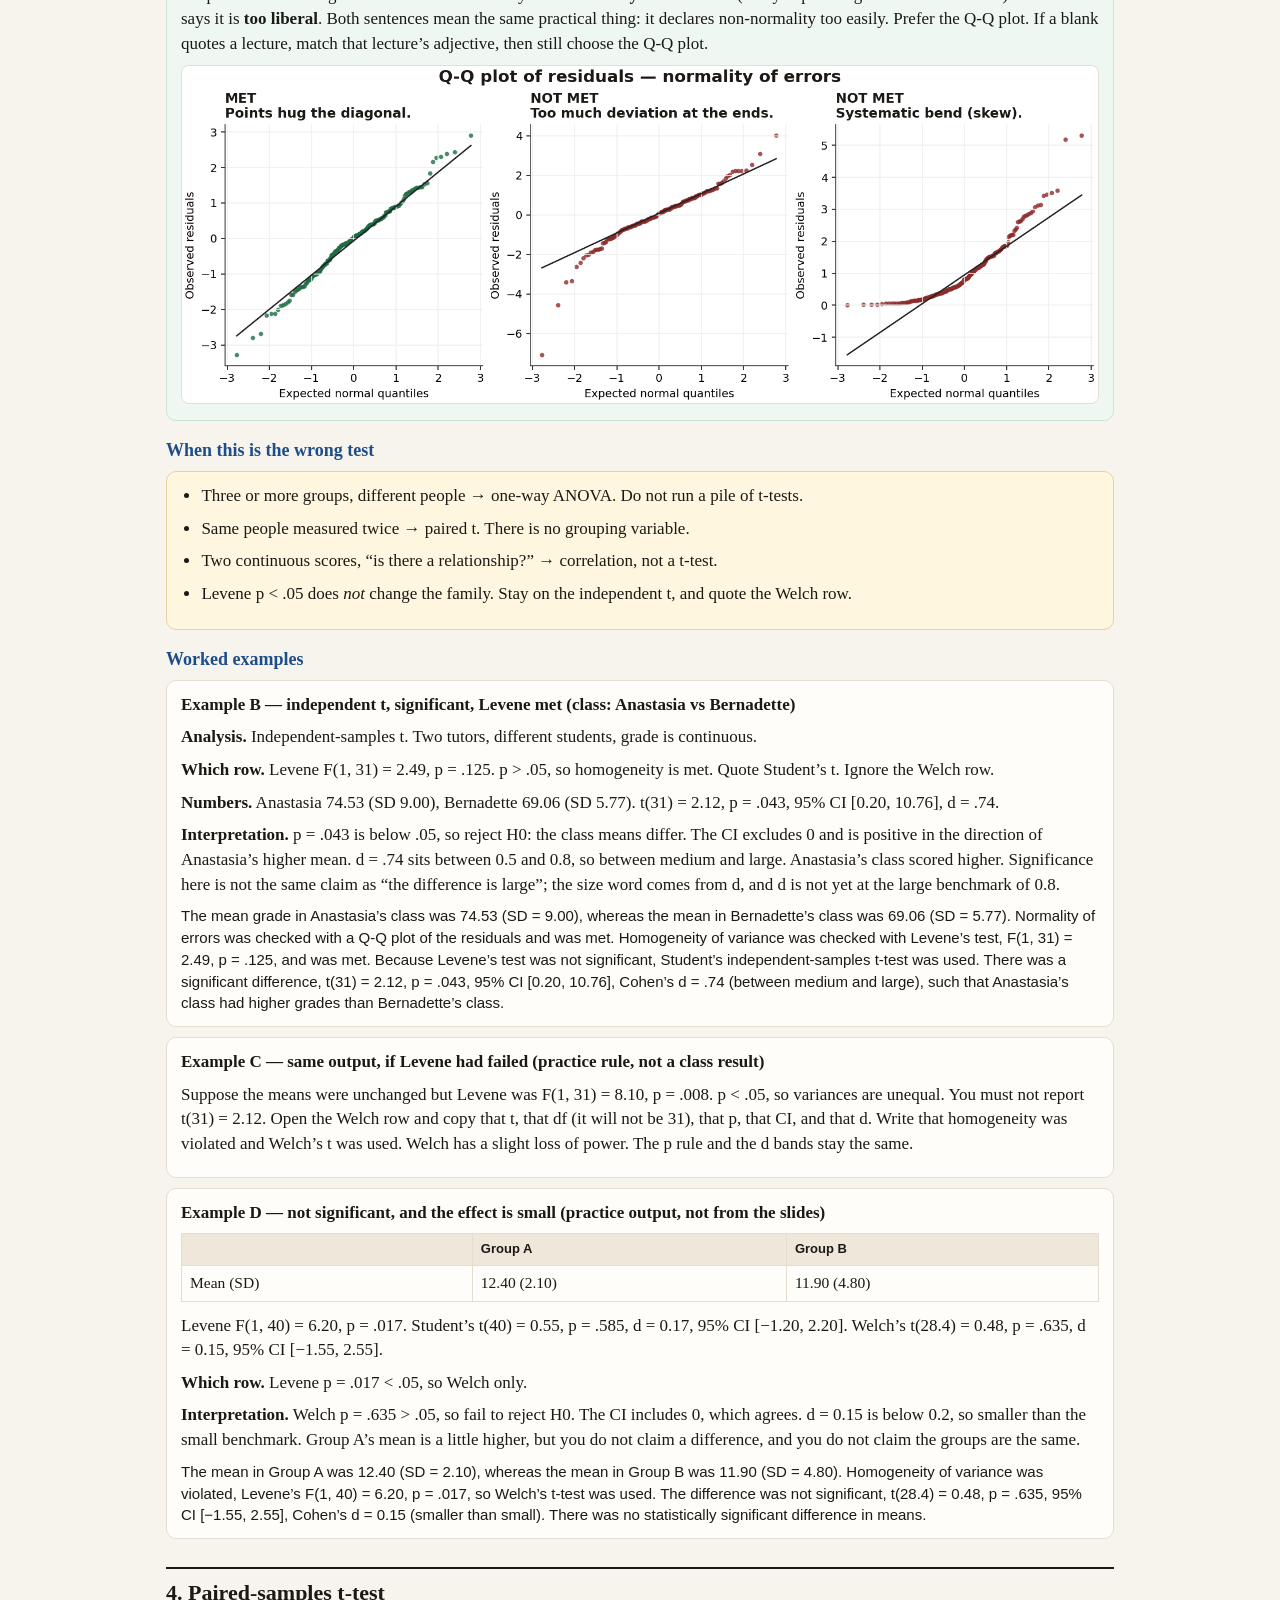
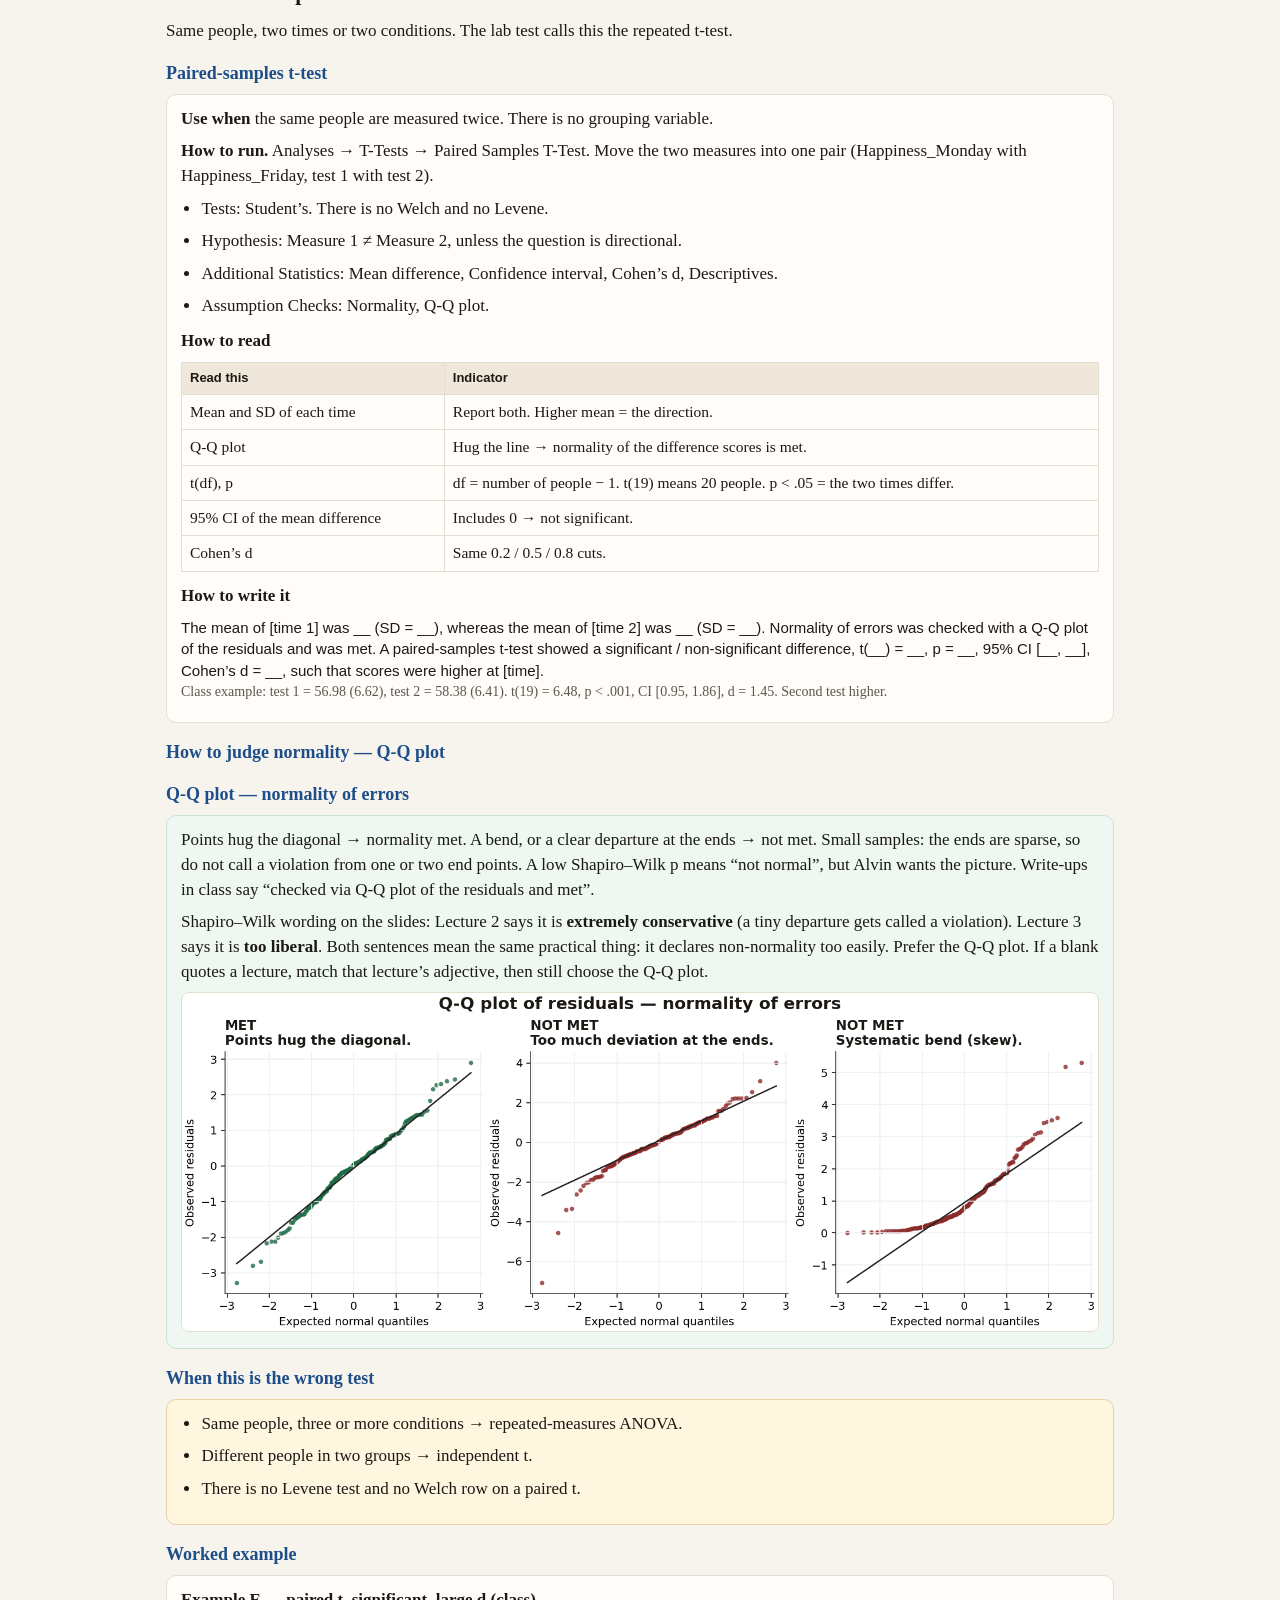
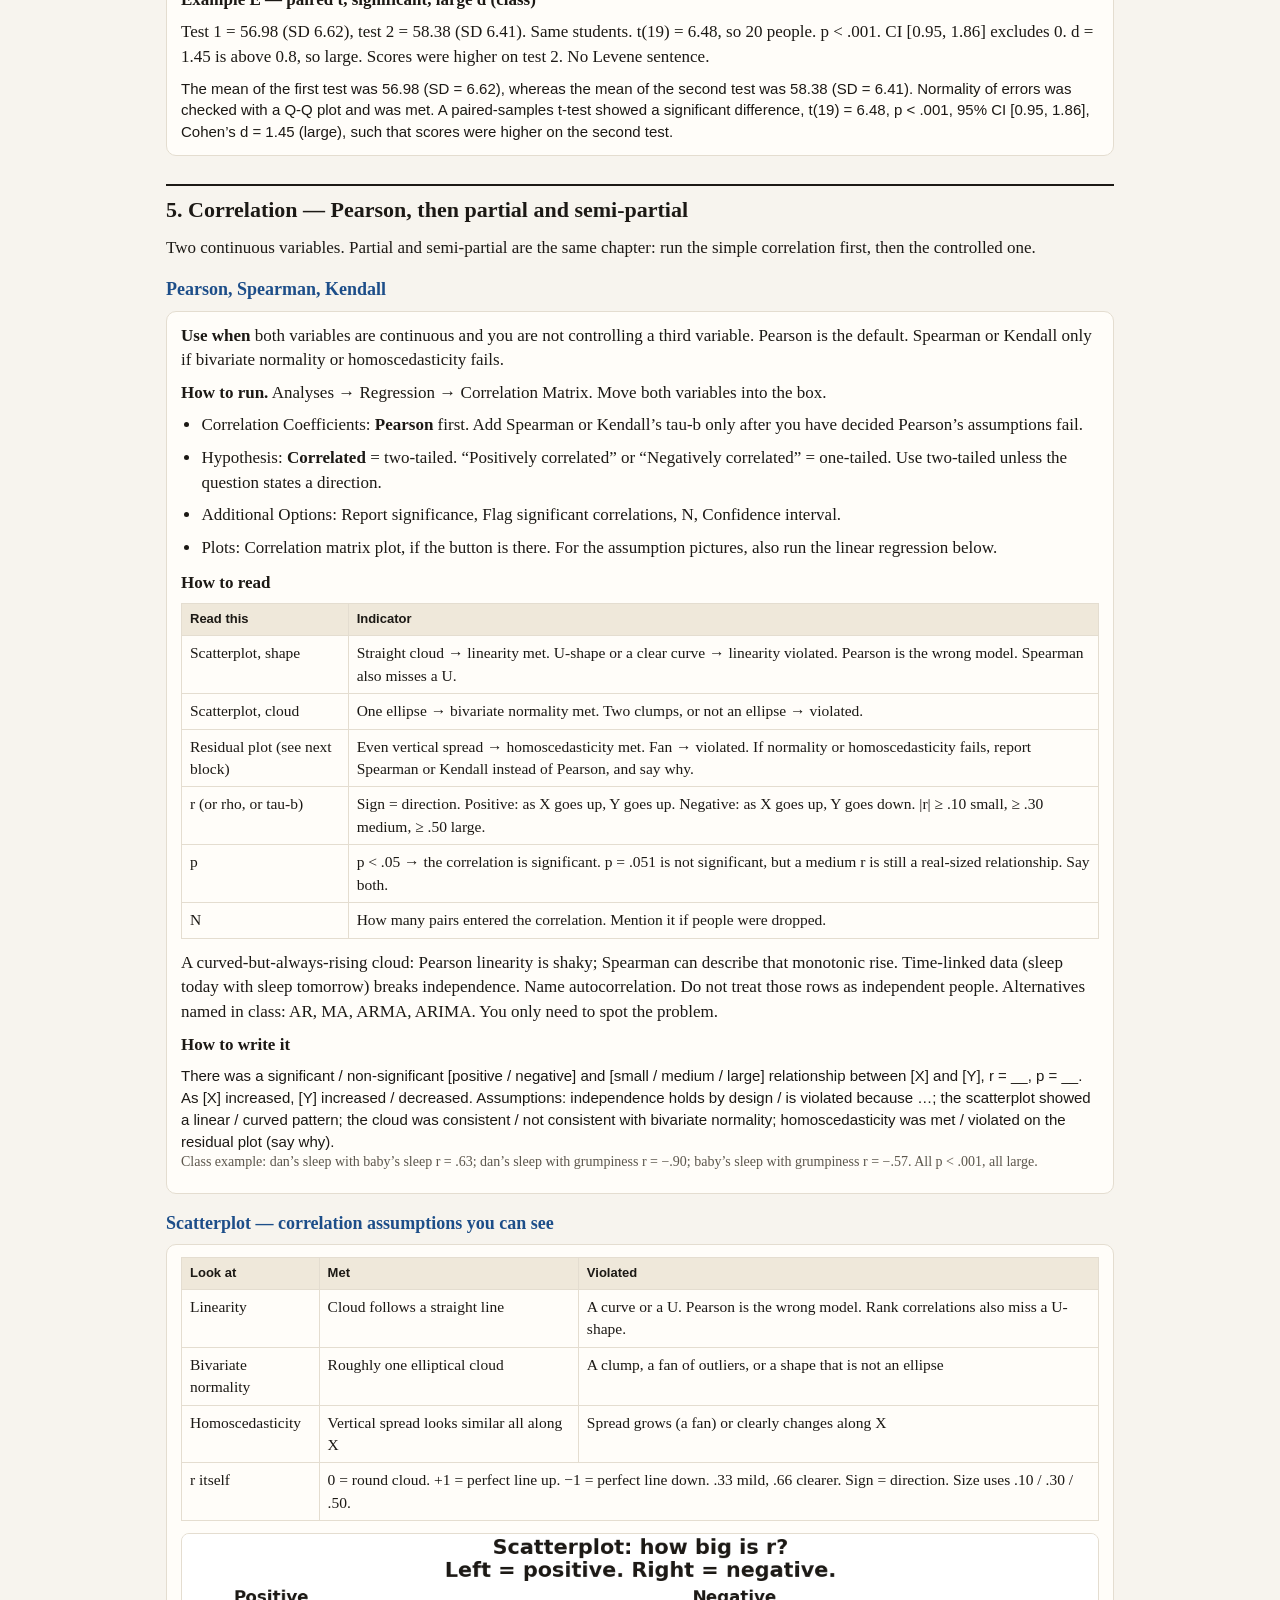
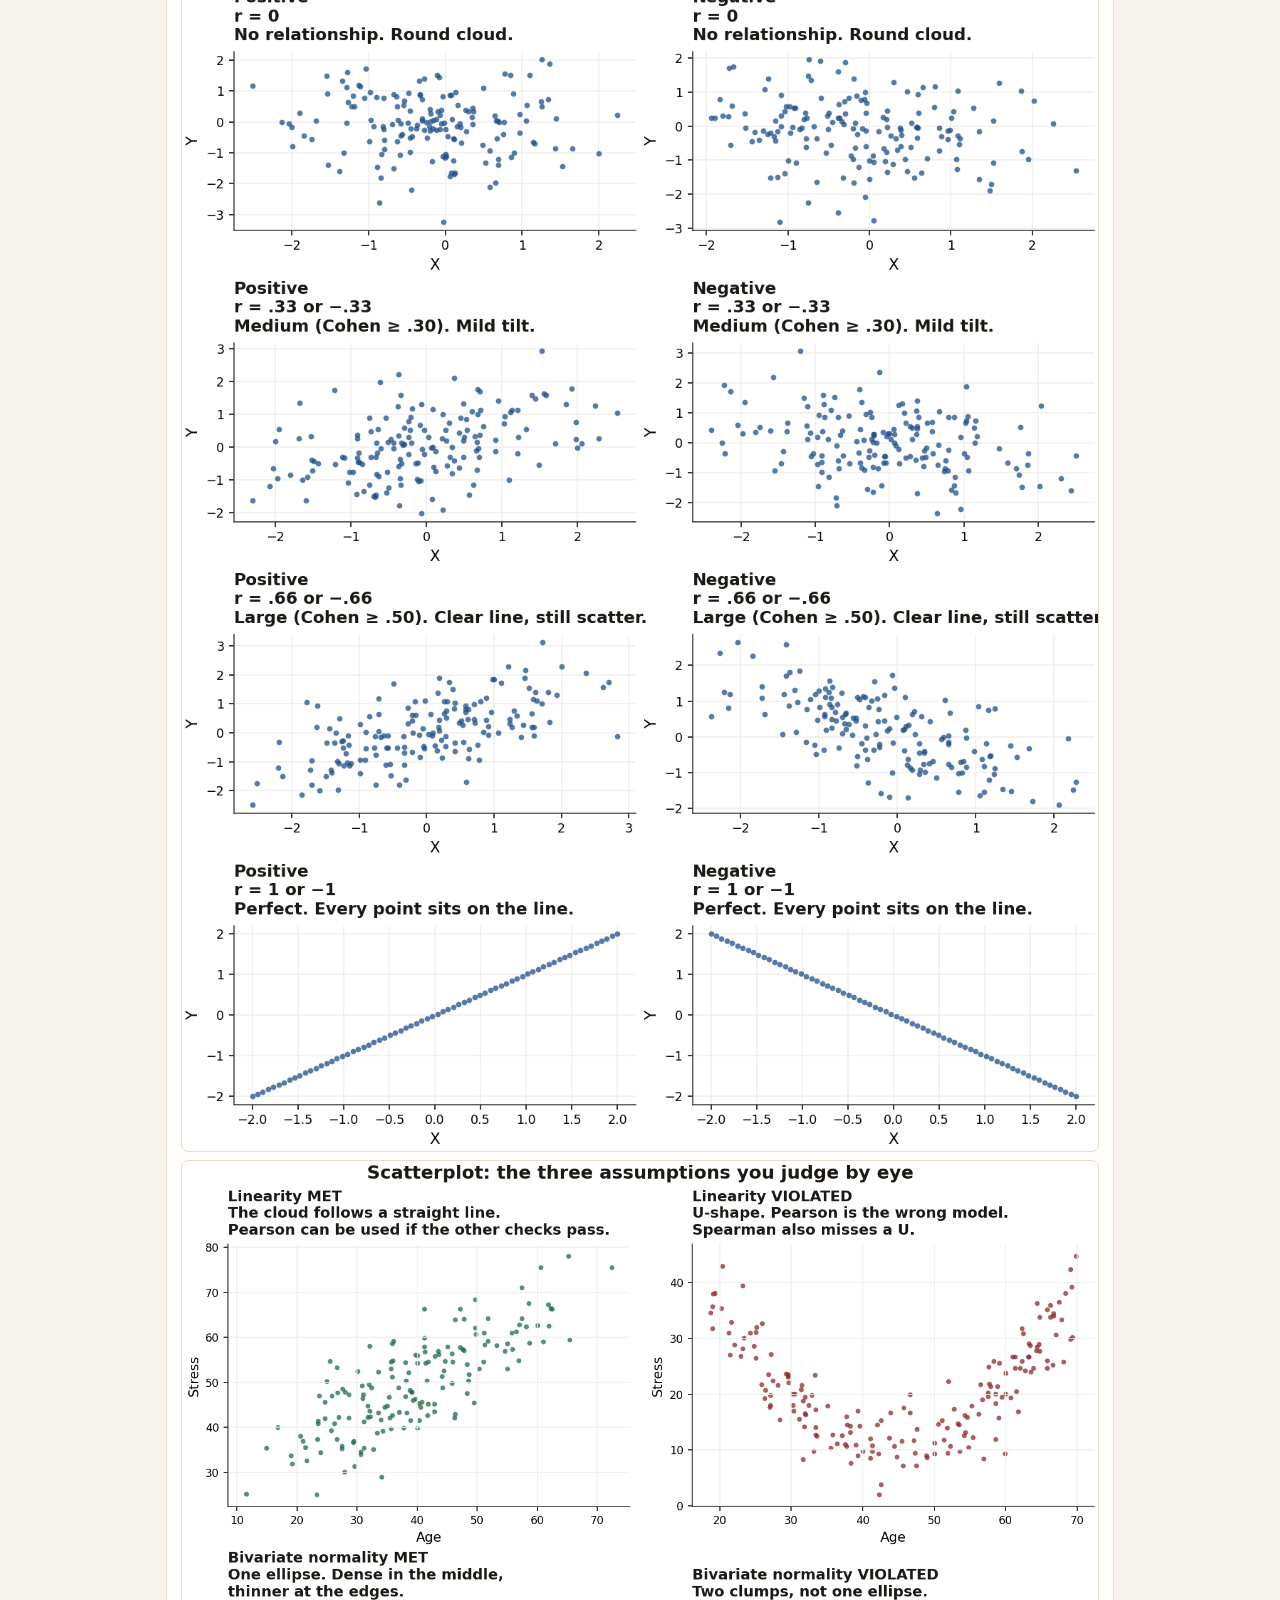
==== commit 209baf73: "Reorder the lab test notes so each analysis is one chapter. Co-authored-by: Cursor <cursoragent@curs" ====
--- a/docs/lab-test-1/index.html
+++ b/docs/lab-test-1/index.html
@@ -32,6 +32,16 @@
   pre { white-space:pre-wrap; margin:0; font-family: -apple-system, BlinkMacSystemFont, "Segoe UI", sans-serif; font-size:15px; }
   img.fig { width:100%; height:auto; display:block; margin:8px 0 4px; border:1px solid var(--line); border-radius:8px; background:#fff; }
   .small { color:var(--muted); font-size:14px; }
+  @media print {
+    header { position: static; }
+    body { background: #fff; }
+    main { max-width: none; padding: 0 8px 24px; }
+    h2 { break-before: page; break-after: avoid; }
+    section:first-of-type h2 { break-before: auto; }
+    h3 { break-after: avoid; }
+    pre, img.fig { break-inside: avoid; }
+    a { color: inherit; }
+  }
 </style>
 </head>
 <body>
@@ -39,16 +49,13 @@
   <h1>PSYC7019 Lab Test 1 · open-book sheet</h1>
   <p>28 Sep, 3pm, CPD-3.41 · 2 hours · fill-in + short answer · jamovi · one Word file. Scope: descriptives, graphs, t-tests, correlation (bivariate, partial, semi-partial), one-way ANOVA. This file works offline.</p>
   <nav>
-    <a href="#exam">On the day</a>
-    <a href="#choose">Which test</a>
+    <a href="#pick">Which test</a>
     <a href="#desc">Descriptives</a>
     <a href="#tind">Independent t</a>
     <a href="#tpair">Paired t</a>
     <a href="#corr">Correlation</a>
-    <a href="#part">Partial / semi</a>
     <a href="#anova">ANOVA</a>
     <a href="#rm">RM ANOVA</a>
-    <a href="#plots">Plots</a>
     <a href="#formula">Formulas</a>
     <a href="#l1">Lecture 1</a>
     <a href="#l2">Lecture 2</a>
@@ -58,8 +65,8 @@
 </header>
 <main>
 
-<section id="exam">
-<h2>On the day — scenario, test, numbers, interpretation</h2>
+<section id="pick">
+<h2>1. Which test, and the rules for every answer</h2>
 <div class="do">
 <p>You get one dataset and several scenarios. Each scenario is three decisions: which analysis, which statistics to report, how to interpret them. Design picks the test. The output picks the row you are allowed to quote. α = .05 unless a question says otherwise.</p>
 </div>
@@ -144,92 +151,8 @@
 </table>
 </div>
 
-<h3>Worked examples</h3>
-<div class="card">
-<p class="k">Example A — pick the test before you click</p>
-<ul>
-<li>“Do students in tutor A’s class score higher than tutor B’s?” Two groups, different people, grade is continuous. Independent t.</li>
-<li>“Did the same 20 students score higher on test 2 than test 1?” Same people, two measures. Paired t.</li>
-<li>“Do joyzepam, anxifree, and placebo differ in mood?” Three groups, different people. One-way ANOVA, not three t-tests.</li>
-<li>“Did the same children differ across speech, conceptual, and syntax?” Same people, three conditions. RM ANOVA.</li>
-<li>“Is sleep related to grumpiness?” Two continuous variables. Pearson r.</li>
-<li>“Is stress still related to exam score after holding study time constant?” Partial r, after you have the simple r.</li>
-</ul>
-</div>
-
-<div class="card">
-<p class="k">Example B — independent t, significant, Levene met (class: Anastasia vs Bernadette)</p>
-<p><span class="k">Analysis.</span> Independent-samples t. Two tutors, different students, grade is continuous.</p>
-<p><span class="k">Which row.</span> Levene F(1, 31) = 2.49, p = .125. p &gt; .05, so homogeneity is met. Quote Student’s t. Ignore the Welch row.</p>
-<p><span class="k">Numbers.</span> Anastasia 74.53 (SD 9.00), Bernadette 69.06 (SD 5.77). t(31) = 2.12, p = .043, 95% CI [0.20, 10.76], d = .74.</p>
-<p><span class="k">Interpretation.</span> p = .043 is below .05, so reject H0: the class means differ. The CI excludes 0 and is positive in the direction of Anastasia’s higher mean. d = .74 sits between 0.5 and 0.8, so between medium and large. Anastasia’s class scored higher. Significance here is not the same claim as “the difference is large”; the size word comes from d, and d is not yet at the large benchmark of 0.8.</p>
-<pre>The mean grade in Anastasia’s class was 74.53 (SD = 9.00), whereas the mean in Bernadette’s class was 69.06 (SD = 5.77). Normality of errors was checked with a Q-Q plot of the residuals and was met. Homogeneity of variance was checked with Levene’s test, F(1, 31) = 2.49, p = .125, and was met. Because Levene’s test was not significant, Student’s independent-samples t-test was used. There was a significant difference, t(31) = 2.12, p = .043, 95% CI [0.20, 10.76], Cohen’s d = .74 (between medium and large), such that Anastasia’s class had higher grades than Bernadette’s class.</pre>
-</div>
-
-<div class="card">
-<p class="k">Example C — same output, if Levene had failed (practice rule, not a class result)</p>
-<p>Suppose the means were unchanged but Levene was F(1, 31) = 8.10, p = .008. p &lt; .05, so variances are unequal. You must not report t(31) = 2.12. Open the Welch row and copy that t, that df (it will not be 31), that p, that CI, and that d. Write that homogeneity was violated and Welch’s t was used. Welch has a slight loss of power. The p rule and the d bands stay the same.</p>
-</div>
-
-<div class="card">
-<p class="k">Example D — not significant, and the effect is small (practice output, not from the slides)</p>
-<table>
-<tr><th></th><th>Group A</th><th>Group B</th></tr>
-<tr><td>Mean (SD)</td><td>12.40 (2.10)</td><td>11.90 (4.80)</td></tr>
-</table>
-<p>Levene F(1, 40) = 6.20, p = .017. Student’s t(40) = 0.55, p = .585, d = 0.17, 95% CI [−1.20, 2.20]. Welch’s t(28.4) = 0.48, p = .635, d = 0.15, 95% CI [−1.55, 2.55].</p>
-<p><span class="k">Which row.</span> Levene p = .017 &lt; .05, so Welch only.</p>
-<p><span class="k">Interpretation.</span> Welch p = .635 &gt; .05, so fail to reject H0. The CI includes 0, which agrees. d = 0.15 is below 0.2, so smaller than the small benchmark. Group A’s mean is a little higher, but you do not claim a difference, and you do not claim the groups are the same.</p>
-<pre>The mean in Group A was 12.40 (SD = 2.10), whereas the mean in Group B was 11.90 (SD = 4.80). Homogeneity of variance was violated, Levene’s F(1, 40) = 6.20, p = .017, so Welch’s t-test was used. The difference was not significant, t(28.4) = 0.48, p = .635, 95% CI [−1.55, 2.55], Cohen’s d = 0.15 (smaller than small). There was no statistically significant difference in means.</pre>
-</div>
-
-<div class="card">
-<p class="k">Example E — paired t, significant, large d (class)</p>
-<p>Test 1 = 56.98 (SD 6.62), test 2 = 58.38 (SD 6.41). Same students. t(19) = 6.48, so 20 people. p &lt; .001. CI [0.95, 1.86] excludes 0. d = 1.45 is above 0.8, so large. Scores were higher on test 2. No Levene sentence.</p>
-<pre>The mean of the first test was 56.98 (SD = 6.62), whereas the mean of the second test was 58.38 (SD = 6.41). Normality of errors was checked with a Q-Q plot and was met. A paired-samples t-test showed a significant difference, t(19) = 6.48, p &lt; .001, 95% CI [0.95, 1.86], Cohen’s d = 1.45 (large), such that scores were higher on the second test.</pre>
-</div>
-
-<div class="card">
-<p class="k">Example F — p &gt; .05 with a medium effect (class: sleep and attention)</p>
-<p>N = 100, r = .35, p = .051. |r| is at least .30 and below .50, so medium. p is above .05, so you do not reject H0.</p>
-<pre>There was a non-significant positive medium relationship between sleep duration and attention, r = .35, p = .051. As sleep increased, attention increased. At α = .05 the null hypothesis was not rejected. The effect is still medium, so this is not evidence that the relationship is absent. .049 and .051 would not be treated as different kinds of result.</pre>
-</div>
-
-<div class="card">
-<p class="k">Example G — significant correlations, size from |r| (class: Dan)</p>
-<ul>
-<li>Dan’s sleep with baby’s sleep, r = .63, p &lt; .001. Positive, large. As Dan’s sleep increased, the baby’s sleep increased.</li>
-<li>Dan’s sleep with grumpiness, r = −.90, p &lt; .001. Negative, large. |r| = .90. As Dan’s sleep increased, grumpiness decreased.</li>
-<li>Baby’s sleep with grumpiness, r = −.57, p &lt; .001. Negative, large.</li>
-</ul>
-<p>Add the assumption sentence from the scatterplot and the residual plot. A fan means you report Spearman or Kendall instead, and you say Pearson’s homoscedasticity failed.</p>
-</div>
-
-<div class="card">
-<p class="k">Example H — partial correlation, sign flip (class)</p>
-<p>Simple r(stress, exam) = .664, p &lt; .001, positive large. After daily study time, partial r = −.618, p &lt; .001, negative large. It did not weaken. The sign flipped, and it is still significant. That is a negative suppressor, not a confounder.</p>
-<pre>The simple relationship between stress and exam performance was positive and large, r = .664, p &lt; .001. After controlling for daily study time, the partial correlation was r = −.618, p &lt; .001, negative and large. The relationship flipped direction. This pattern is a negative suppressor.</pre>
-</div>
-
-<div class="card">
-<p class="k">Example I — ANOVA, one pair not significant (class: drugs)</p>
-<p>Three drugs, different people. Levene F(2, 15) = 1.45, p = .266 &gt; .05, so ordinary ANOVA, not Welch. Three groups and a significant F, so Fisher’s LSD is allowed. F(2, 15) = 18.61, p &lt; .001. η² = 0.71 means 71% of mood variance is explained by drug. There is no Cohen band for that .71.</p>
-<ul>
-<li>Joyzepam &gt; anxifree, t(15) = 4.36, p &lt; .001. Significant.</li>
-<li>Joyzepam &gt; placebo, t(15) = 5.88, p &lt; .001. Significant.</li>
-<li>Anxifree vs placebo, t(15) = 1.52, p = .150. p &gt; .05, so this pair is not significant. The slide once printed p &lt; .001 here. The correct value is .150. Do not say the two drugs are proven equal. Say they did not differ significantly.</li>
-</ul>
-<p>The write-up on the slide was also marked wrong because the means and SDs were missing. Put every group’s mean and SD in the first sentence even though this summary does not repeat those means.</p>
-</div>
-
-<div class="card">
-<p class="k">Example J — RM ANOVA, omnibus significant, no pair significant (class)</p>
-<p>Speech 7.17 (SD 1.47), Conceptual 6.17 (1.47), Syntax 4.33 (1.63). Mauchly χ² = 0.85, p = .720 &gt; .05, so sphericity is met and you quote the uncorrected F. You do not apply ε. F(2, 10) = 6.39, p = .013, so reject the omnibus H0: the three conditions are not all equal. Partial η² = .581. Tukey pairs: p = .381, .058, and .102. Every pair is above .05, including Speech vs Syntax at .058. The omnibus test found a difference somewhere, and no pairwise comparison reached .05. Do not crown Syntax as significantly lower.</p>
-</div>
-</section>
-
-<section id="choose">
-<h2>1. Which test — decide this first</h2>
+
+<h3>Design → test, and the fallback if an assumption fails</h3>
 <div class="card">
 <p><span class="k">Question shape → test.</span> Design decides the test. Check assumptions before you trust p.</p>
 <table>
@@ -254,10 +177,10 @@
 </ul>
 <p><span class="k">Post hoc, repeated-measures ANOVA</span> — least conservative → most conservative: None, Tukey, <span class="k">Holm (best balance of power and error control)</span>, Bonferroni, Scheffé.</p>
 </div>
-</section>
-
-<section id="report">
-<h2>2. What every answer must contain</h2>
+
+
+
+<h3>What every answer must contain</h3>
 <div class="do">
 <ol>
 <li><span class="k">Descriptives.</span> Mean (SD) for every group or every variable. The drug write-up on the slide was marked wrong because these were missing.</li>
@@ -278,10 +201,466 @@
 <p>A value between two cutoffs: say “between medium and large”. The slides do <span class="k">not</span> give small/medium/large cutoffs for η². Report η² as a proportion of variance: η² = 0.71 means 71% of the outcome variance is explained by the model.</p>
 <p><span class="k">p is not importance.</span> Sleep and attention, N = 100, r = .35 (medium), p = .051. At α = .05 you do <span class="k">not</span> reject H0. You also do not conclude “there is no relationship”. Report the effect size. .049 and .051 are not different kinds of science.</p>
 </div>
+
+
+
+
+<div class="do">
+<p><span class="k">The same rule on every p-value.</span> p &lt; .05 → significant, reject H0. p &gt; .05 → not significant, fail to reject H0. If jamovi prints &lt; .001, write p &lt; .001. Copy the df from the same row as the statistic. Always write the direction in words.</p>
+<p><span class="k">Before every analysis.</span> Double-click the column name. Grouping variable → measure type <span class="k">Nominal</span>. Outcome → <span class="k">Continuous</span>. Do not use the ID column.</p>
+</div>
+
+<div class="card">
+<p class="k">Example A — pick the test before you click</p>
+<ul>
+<li>“Do students in tutor A’s class score higher than tutor B’s?” Two groups, different people, grade is continuous. Independent t.</li>
+<li>“Did the same 20 students score higher on test 2 than test 1?” Same people, two measures. Paired t.</li>
+<li>“Do joyzepam, anxifree, and placebo differ in mood?” Three groups, different people. One-way ANOVA, not three t-tests.</li>
+<li>“Did the same children differ across speech, conceptual, and syntax?” Same people, three conditions. RM ANOVA.</li>
+<li>“Is sleep related to grumpiness?” Two continuous variables. Pearson r.</li>
+<li>“Is stress still related to exam score after holding study time constant?” Partial r, after you have the simple r.</li>
+</ul>
+</div><div class="trap">
+<p><span class="k">Decision in one line while you are clicking.</span> Two continuous variables → Correlation Matrix. Hold a third variable constant → Partial Correlation, and change Partial / Semipartial. Two groups, different people → Independent t, then Levene decides Student vs Welch. Same people, two measures → Paired t. Three or more groups, different people → One-Way ANOVA, then Levene decides Welch + Games–Howell versus Tukey or LSD. Same people, three or more measures → Repeated Measures ANOVA, then Mauchly and ε decide the F row, and Holm is the post hoc.</p>
+</div>
 </section>
-
+<section id="desc">
+<h2>2. Descriptives and graphs</h2>
+<h3 id="desc">Descriptives and graphs</h3>
+<div class="card">
+<p><span class="k">How to run.</span> Analyses → Exploration → Descriptives. Move the scores into <span class="k">Variables</span>. If you need a mean for each group, move the group label into <span class="k">Split by</span>.</p>
+<p><span class="k">Tick under Statistics:</span> N, Mean, Median, Mode, Standard deviation, Variance, Minimum, Maximum, Range, Skewness, Kurtosis, Std. error of the mean, Quartiles.</p>
+<p><span class="k">Tick under Plots:</span> Histogram, Box plot, Q-Q. Bar plot only if the variable is categorical.</p>
+<table>
+<tr><th>Number</th><th>Indicator</th></tr>
+<tr><td>Mean and SD</td><td>Put these in the first sentence of every write-up. One pair per group.</td></tr>
+<tr><td>Median vs mean</td><td>Mean pulled above the median → right skew. Mean below the median → left skew. If they differ a lot, also quote the median.</td></tr>
+<tr><td>SD</td><td>Larger SD = scores more spread out. Compare SDs across groups before you trust Levene.</td></tr>
+<tr><td>Skewness</td><td>Positive number = right tail. Negative number = left tail. Near 0 = roughly symmetric.</td></tr>
+<tr><td>Kurtosis</td><td>How much mass sits in the tails. The picture matters more than the number: leptokurtic = peaked, platykurtic = flat.</td></tr>
+<tr><td>Quartiles</td><td>25th = Q1, 50th = median, 75th = Q3. IQR = Q3 − Q1.</td></tr>
+<tr><td>Box plot</td><td>Whisker = last real score inside the fence. Fence = Q1 − 1.5×IQR or Q3 + 1.5×IQR. Point past the fence = outlier.</td></tr>
+<tr><td>Histogram</td><td>One peak = one mode. Two peaks = bimodal. Bell = normal / Gaussian.</td></tr>
+</table>
+</div>
+
+<h3>Histogram</h3>
+<div class="card">
+<p>How often each value occurred. Describe four things: <span class="k">central tendency, dispersion, skewness, kurtosis.</span> A bell shape is the normal distribution. Another name: <span class="k">Gaussian</span>.</p>
+<ul>
+<li><span class="k">Positive / right skew:</span> long tail to the right. Usual pattern: mean &gt; median.</li>
+<li><span class="k">Negative / left skew:</span> long tail to the left. Usual pattern: mean &lt; median.</li>
+<li><span class="k">Kurtosis (slide definition):</span> the degree to which scores cluster at the ends of the distribution. Picture labels: <span class="k">Leptokurtic</span> = tall sharp peak. <span class="k">Platykurtic</span> = flat.</li>
+<li>More than one peak → more than one mode (bimodal / multimodal).</li>
+</ul>
+</div>
+<h3>Boxplot whiskers — three rules on the slide</h3>
+<div class="card">
+<ol>
+<li>Find the IQR.</li>
+<li>Theoretical whisker = <span class="k">1.5 × IQR from the edge of the box</span> (that line is the fence).</li>
+<li><span class="k">Then pull the whisker back to the closest observed score inside the fence.</span></li>
+</ol>
+<p>Points beyond the fence are outliers. The fence is not the whisker. The whisker is a real data point. The depression-by-gender slide writes the numbers 18, 19, and 20.5 next to this rule: those marks are about the fence versus the retracted whisker, not “the whisker always ends at 1.5 × IQR”.</p>
+<p><span class="k">Practice.</span> Q1 = 8, Q3 = 16, IQR = 8. Upper fence = 16 + 12 = 28. If the largest score that is still ≤ 28 is 18, the upper whisker stops at 18. A score of 40 is an outlier.</p>
+<p>The box itself is Q1 to Q3. The line inside the box is the median. Comparing boxplots: look at medians, spread (box + whiskers), and outliers. A mean can sit far from the median when there is skew or an outlier (slide mean = 95, median = 98, with 234 in the set).</p>
+<p><span class="k">Four bands, 25% of the values in each.</span> Below Q1. Q1 to the median. Median to Q3. Above Q3.</p>
+<table>
+<tr><th>Part</th><th>Meaning</th></tr>
+<tr><td>Bottom of the box</td><td>Q1, 25th percentile</td></tr>
+<tr><td>Line in the box</td><td>Median, 50th percentile (Q2)</td></tr>
+<tr><td>Top of the box</td><td>Q3, 75th percentile</td></tr>
+<tr><td>The box</td><td>IQR = Q3 − Q1. Middle 50%</td></tr>
+<tr><td>Lower fence (dashed)</td><td>Q1 − 1.5 × IQR. A cutoff, not a score</td></tr>
+<tr><td>Upper fence (dashed)</td><td>Q3 + 1.5 × IQR. A cutoff, not a score</td></tr>
+<tr><td>Lower whisker</td><td>Stops at the smallest score that is still above the lower fence</td></tr>
+<tr><td>Upper whisker</td><td>Stops at the largest score that is still below the upper fence</td></tr>
+<tr><td>x past a fence</td><td>Outlier. The max or min of the whole data set can be an outlier, so it is not the whisker</td></tr>
+</table>
+<img class="fig" src="plot-examples/07-boxplot-parts.png" alt="Labeled boxplot: quartiles, whiskers, fences, and outliers.">
+<img class="fig" src="plot-examples/06-boxplot.png" alt="Boxplot showing the 1.5 IQR fence above the whisker, and an outlier at 30.">
+</div>
+</section>
+<section id="tind">
+<h2>3. Independent-samples t-test</h2>
+<p>Two groups, different people, one continuous outcome. This is the first hypothesis test on the lab test.</p>
+<h3 id="tind">Independent-samples t-test</h3>
+<div class="card">
+<p><span class="k">Use when</span> the independent variable is categorical with <span class="k">exactly two groups</span>, and the dependent variable is continuous. Different people in each group.</p>
+<p><span class="k">How to run.</span> Analyses → T-Tests → Independent Samples T-Test.</p>
+<ul>
+<li><span class="k">Dependent Variables</span> = the outcome (Exam_Performance, mood, grade).</li>
+<li><span class="k">Grouping Variable</span> = the independent variable (Gender, drug, tutor). This is the two-group label.</li>
+<li>Tests: tick <span class="k">Student’s</span> and <span class="k">Welch’s</span>.</li>
+<li>Hypothesis: <span class="k">Group 1 ≠ Group 2</span> (two-tailed) unless the question states a direction.</li>
+<li>Additional Statistics: Mean difference, Confidence interval, Effect size (Cohen’s d), Descriptives, Descriptives plots.</li>
+<li>Assumption Checks: <span class="k">Homogeneity test</span> (this is Levene), Normality test, <span class="k">Q-Q plot</span>.</li>
+</ul>
+<p class="k">How to read</p>
+<table>
+<tr><th>Read this</th><th>Indicator</th></tr>
+<tr><td>Descriptives: Mean, SD, N</td><td>Report both groups first. The group with the higher mean is the direction.</td></tr>
+<tr><td>Q-Q plot of residuals</td><td>Points hug the line → normality met. Bend, or ends peeling off → not met. Trust the plot more than Shapiro–Wilk.</td></tr>
+<tr><td>Shapiro–Wilk p</td><td>Low p means “not normal”, but it over-calls. Do not switch tests on Shapiro alone.</td></tr>
+<tr><td>Levene’s F and p</td><td><span class="k">p &gt; .05 → variances equal → report Student’s t.</span> <span class="k">p &lt; .05 → variances unequal → report Welch’s t</span> and say homogeneity was violated.</td></tr>
+<tr><td>t, df, p</td><td>From the Student’s row or the Welch’s row, not both. p &lt; .05 = the two means differ.</td></tr>
+<tr><td>Mean difference and 95% CI</td><td>If the CI includes 0, the difference is not significant. The sign of the difference tells you which group is higher. Check that it matches the means.</td></tr>
+<tr><td>Cohen’s d</td><td>0.2 small, 0.5 medium, 0.8 large. Between two cutoffs: say “between medium and large”.</td></tr>
+</table>
+<p>Order in the answer: means (SDs) → Q-Q → Levene → which t you chose → t(df), p, CI, d → who was higher.</p>
+<p class="k">How to write it</p>
+<pre>The mean [outcome] in [group 1] was __ (SD = __), whereas the mean in [group 2] was __ (SD = __). Normality of errors was checked with a Q-Q plot of the residuals and was met / not met. Homogeneity of variance was checked with Levene’s test, F(__, __) = __, p = __, and was met / violated. [Because Levene’s test was not significant, Student’s independent-samples t-test was used. / Because homogeneity was violated, Welch’s t-test was used.] There was a significant / non-significant difference, t(__) = __, p = __, 95% CI [__, __], Cohen’s d = __ (small / medium / large / between …), such that [group] had higher [outcome] than [group].</pre>
+<p class="small">Class example, Anastasia vs Bernadette: 74.53 (SD 9.00) vs 69.06 (SD 5.77). Levene F(1, 31) = 2.49, p = .125, met. t(31) = 2.12, p = .043, CI [0.20, 10.76], d = .74. Anastasia higher.</p>
+</div>
+
+<h3>How to judge normality — Q-Q plot</h3>
+<h3>Q-Q plot — normality of errors</h3>
+<div class="do">
+<p>Points hug the diagonal → normality met. A bend, or a clear departure at the ends → not met. Small samples: the ends are sparse, so do not call a violation from one or two end points. A low Shapiro–Wilk p means “not normal”, but Alvin wants the picture. Write-ups in class say “checked via Q-Q plot of the residuals and met”.</p>
+<p>Shapiro–Wilk wording on the slides: Lecture 2 says it is <span class="k">extremely conservative</span> (a tiny departure gets called a violation). Lecture 3 says it is <span class="k">too liberal</span>. Both sentences mean the same practical thing: it declares non-normality too easily. Prefer the Q-Q plot. If a blank quotes a lecture, match that lecture’s adjective, then still choose the Q-Q plot.</p>
+<img class="fig" src="plot-examples/05-qq-plots.png" alt="Q-Q plots: points on the line, ends peeling off, and a skewed bend.">
+</div>
+
+<h3>When this is the wrong test</h3>
+<div class="trap">
+<ul>
+<li>Three or more groups, different people → one-way ANOVA. Do not run a pile of t-tests.</li>
+<li>Same people measured twice → paired t. There is no grouping variable.</li>
+<li>Two continuous scores, “is there a relationship?” → correlation, not a t-test.</li>
+<li>Levene p &lt; .05 does <em>not</em> change the family. Stay on the independent t, and quote the Welch row.</li>
+</ul>
+</div>
+<h3>Worked examples</h3>
+<div class="card">
+<p class="k">Example B — independent t, significant, Levene met (class: Anastasia vs Bernadette)</p>
+<p><span class="k">Analysis.</span> Independent-samples t. Two tutors, different students, grade is continuous.</p>
+<p><span class="k">Which row.</span> Levene F(1, 31) = 2.49, p = .125. p &gt; .05, so homogeneity is met. Quote Student’s t. Ignore the Welch row.</p>
+<p><span class="k">Numbers.</span> Anastasia 74.53 (SD 9.00), Bernadette 69.06 (SD 5.77). t(31) = 2.12, p = .043, 95% CI [0.20, 10.76], d = .74.</p>
+<p><span class="k">Interpretation.</span> p = .043 is below .05, so reject H0: the class means differ. The CI excludes 0 and is positive in the direction of Anastasia’s higher mean. d = .74 sits between 0.5 and 0.8, so between medium and large. Anastasia’s class scored higher. Significance here is not the same claim as “the difference is large”; the size word comes from d, and d is not yet at the large benchmark of 0.8.</p>
+<pre>The mean grade in Anastasia’s class was 74.53 (SD = 9.00), whereas the mean in Bernadette’s class was 69.06 (SD = 5.77). Normality of errors was checked with a Q-Q plot of the residuals and was met. Homogeneity of variance was checked with Levene’s test, F(1, 31) = 2.49, p = .125, and was met. Because Levene’s test was not significant, Student’s independent-samples t-test was used. There was a significant difference, t(31) = 2.12, p = .043, 95% CI [0.20, 10.76], Cohen’s d = .74 (between medium and large), such that Anastasia’s class had higher grades than Bernadette’s class.</pre>
+</div><div class="card">
+<p class="k">Example C — same output, if Levene had failed (practice rule, not a class result)</p>
+<p>Suppose the means were unchanged but Levene was F(1, 31) = 8.10, p = .008. p &lt; .05, so variances are unequal. You must not report t(31) = 2.12. Open the Welch row and copy that t, that df (it will not be 31), that p, that CI, and that d. Write that homogeneity was violated and Welch’s t was used. Welch has a slight loss of power. The p rule and the d bands stay the same.</p>
+</div><div class="card">
+<p class="k">Example D — not significant, and the effect is small (practice output, not from the slides)</p>
+<table>
+<tr><th></th><th>Group A</th><th>Group B</th></tr>
+<tr><td>Mean (SD)</td><td>12.40 (2.10)</td><td>11.90 (4.80)</td></tr>
+</table>
+<p>Levene F(1, 40) = 6.20, p = .017. Student’s t(40) = 0.55, p = .585, d = 0.17, 95% CI [−1.20, 2.20]. Welch’s t(28.4) = 0.48, p = .635, d = 0.15, 95% CI [−1.55, 2.55].</p>
+<p><span class="k">Which row.</span> Levene p = .017 &lt; .05, so Welch only.</p>
+<p><span class="k">Interpretation.</span> Welch p = .635 &gt; .05, so fail to reject H0. The CI includes 0, which agrees. d = 0.15 is below 0.2, so smaller than the small benchmark. Group A’s mean is a little higher, but you do not claim a difference, and you do not claim the groups are the same.</p>
+<pre>The mean in Group A was 12.40 (SD = 2.10), whereas the mean in Group B was 11.90 (SD = 4.80). Homogeneity of variance was violated, Levene’s F(1, 40) = 6.20, p = .017, so Welch’s t-test was used. The difference was not significant, t(28.4) = 0.48, p = .635, 95% CI [−1.55, 2.55], Cohen’s d = 0.15 (smaller than small). There was no statistically significant difference in means.</pre>
+</div></section>
+<section id="tpair">
+<h2>4. Paired-samples t-test</h2>
+<p>Same people, two times or two conditions. The lab test calls this the repeated t-test.</p>
+<h3 id="tpair">Paired-samples t-test</h3>
+<div class="card">
+<p><span class="k">Use when</span> the same people are measured twice. There is no grouping variable.</p>
+<p><span class="k">How to run.</span> Analyses → T-Tests → Paired Samples T-Test. Move the two measures into one pair (Happiness_Monday with Happiness_Friday, test 1 with test 2).</p>
+<ul>
+<li>Tests: Student’s. There is no Welch and no Levene.</li>
+<li>Hypothesis: Measure 1 ≠ Measure 2, unless the question is directional.</li>
+<li>Additional Statistics: Mean difference, Confidence interval, Cohen’s d, Descriptives.</li>
+<li>Assumption Checks: Normality, Q-Q plot.</li>
+</ul>
+<p class="k">How to read</p>
+<table>
+<tr><th>Read this</th><th>Indicator</th></tr>
+<tr><td>Mean and SD of each time</td><td>Report both. Higher mean = the direction.</td></tr>
+<tr><td>Q-Q plot</td><td>Hug the line → normality of the difference scores is met.</td></tr>
+<tr><td>t(df), p</td><td>df = number of people − 1. t(19) means 20 people. p &lt; .05 = the two times differ.</td></tr>
+<tr><td>95% CI of the mean difference</td><td>Includes 0 → not significant.</td></tr>
+<tr><td>Cohen’s d</td><td>Same 0.2 / 0.5 / 0.8 cuts.</td></tr>
+</table>
+<p class="k">How to write it</p>
+<pre>The mean of [time 1] was __ (SD = __), whereas the mean of [time 2] was __ (SD = __). Normality of errors was checked with a Q-Q plot of the residuals and was met. A paired-samples t-test showed a significant / non-significant difference, t(__) = __, p = __, 95% CI [__, __], Cohen’s d = __, such that scores were higher at [time].</pre>
+<p class="small">Class example: test 1 = 56.98 (6.62), test 2 = 58.38 (6.41). t(19) = 6.48, p &lt; .001, CI [0.95, 1.86], d = 1.45. Second test higher.</p>
+</div>
+
+<h3>How to judge normality — Q-Q plot</h3>
+<h3>Q-Q plot — normality of errors</h3>
+<div class="do">
+<p>Points hug the diagonal → normality met. A bend, or a clear departure at the ends → not met. Small samples: the ends are sparse, so do not call a violation from one or two end points. A low Shapiro–Wilk p means “not normal”, but Alvin wants the picture. Write-ups in class say “checked via Q-Q plot of the residuals and met”.</p>
+<p>Shapiro–Wilk wording on the slides: Lecture 2 says it is <span class="k">extremely conservative</span> (a tiny departure gets called a violation). Lecture 3 says it is <span class="k">too liberal</span>. Both sentences mean the same practical thing: it declares non-normality too easily. Prefer the Q-Q plot. If a blank quotes a lecture, match that lecture’s adjective, then still choose the Q-Q plot.</p>
+<img class="fig" src="plot-examples/05-qq-plots.png" alt="Q-Q plots: points on the line, ends peeling off, and a skewed bend.">
+</div>
+
+<h3>When this is the wrong test</h3>
+<div class="trap">
+<ul>
+<li>Same people, three or more conditions → repeated-measures ANOVA.</li>
+<li>Different people in two groups → independent t.</li>
+<li>There is no Levene test and no Welch row on a paired t.</li>
+</ul>
+</div>
+<h3>Worked example</h3>
+<div class="card">
+<p class="k">Example E — paired t, significant, large d (class)</p>
+<p>Test 1 = 56.98 (SD 6.62), test 2 = 58.38 (SD 6.41). Same students. t(19) = 6.48, so 20 people. p &lt; .001. CI [0.95, 1.86] excludes 0. d = 1.45 is above 0.8, so large. Scores were higher on test 2. No Levene sentence.</p>
+<pre>The mean of the first test was 56.98 (SD = 6.62), whereas the mean of the second test was 58.38 (SD = 6.41). Normality of errors was checked with a Q-Q plot and was met. A paired-samples t-test showed a significant difference, t(19) = 6.48, p &lt; .001, 95% CI [0.95, 1.86], Cohen’s d = 1.45 (large), such that scores were higher on the second test.</pre>
+</div></section>
+<section id="corr">
+<h2>5. Correlation — Pearson, then partial and semi-partial</h2>
+<p>Two continuous variables. Partial and semi-partial are the same chapter: run the simple correlation first, then the controlled one.</p>
+<h3 id="corr">Pearson, Spearman, Kendall</h3>
+<div class="card">
+<p><span class="k">Use when</span> both variables are continuous and you are not controlling a third variable. Pearson is the default. Spearman or Kendall only if bivariate normality or homoscedasticity fails.</p>
+<p><span class="k">How to run.</span> Analyses → Regression → Correlation Matrix. Move both variables into the box.</p>
+<ul>
+<li>Correlation Coefficients: <span class="k">Pearson</span> first. Add Spearman or Kendall’s tau-b only after you have decided Pearson’s assumptions fail.</li>
+<li>Hypothesis: <span class="k">Correlated</span> = two-tailed. “Positively correlated” or “Negatively correlated” = one-tailed. Use two-tailed unless the question states a direction.</li>
+<li>Additional Options: Report significance, Flag significant correlations, N, Confidence interval.</li>
+<li>Plots: Correlation matrix plot, if the button is there. For the assumption pictures, also run the linear regression below.</li>
+</ul>
+<p class="k">How to read</p>
+<table>
+<tr><th>Read this</th><th>Indicator</th></tr>
+<tr><td>Scatterplot, shape</td><td>Straight cloud → linearity met. U-shape or a clear curve → linearity violated. Pearson is the wrong model. Spearman also misses a U.</td></tr>
+<tr><td>Scatterplot, cloud</td><td>One ellipse → bivariate normality met. Two clumps, or not an ellipse → violated.</td></tr>
+<tr><td>Residual plot (see next block)</td><td>Even vertical spread → homoscedasticity met. Fan → violated. If normality or homoscedasticity fails, report Spearman or Kendall instead of Pearson, and say why.</td></tr>
+<tr><td>r (or rho, or tau-b)</td><td>Sign = direction. Positive: as X goes up, Y goes up. Negative: as X goes up, Y goes down. |r| ≥ .10 small, ≥ .30 medium, ≥ .50 large.</td></tr>
+<tr><td>p</td><td>p &lt; .05 → the correlation is significant. p = .051 is not significant, but a medium r is still a real-sized relationship. Say both.</td></tr>
+<tr><td>N</td><td>How many pairs entered the correlation. Mention it if people were dropped.</td></tr>
+</table>
+<p>A curved-but-always-rising cloud: Pearson linearity is shaky; Spearman can describe that monotonic rise. Time-linked data (sleep today with sleep tomorrow) breaks independence. Name autocorrelation. Do not treat those rows as independent people. Alternatives named in class: AR, MA, ARMA, ARIMA. You only need to spot the problem.</p>
+<p class="k">How to write it</p>
+<pre>There was a significant / non-significant [positive / negative] and [small / medium / large] relationship between [X] and [Y], r = __, p = __. As [X] increased, [Y] increased / decreased. Assumptions: independence holds by design / is violated because …; the scatterplot showed a linear / curved pattern; the cloud was consistent / not consistent with bivariate normality; homoscedasticity was met / violated on the residual plot (say why).</pre>
+<p class="small">Class example: dan’s sleep with baby’s sleep r = .63; dan’s sleep with grumpiness r = −.90; baby’s sleep with grumpiness r = −.57. All p &lt; .001, all large.</p>
+</div>
+
+<h3>Scatterplot — correlation assumptions you can see</h3>
+<div class="card">
+<table>
+<tr><th>Look at</th><th>Met</th><th>Violated</th></tr>
+<tr><td>Linearity</td><td>Cloud follows a straight line</td><td>A curve or a U. Pearson is the wrong model. Rank correlations also miss a U-shape.</td></tr>
+<tr><td>Bivariate normality</td><td>Roughly one elliptical cloud</td><td>A clump, a fan of outliers, or a shape that is not an ellipse</td></tr>
+<tr><td>Homoscedasticity</td><td>Vertical spread looks similar all along X</td><td>Spread grows (a fan) or clearly changes along X</td></tr>
+<tr><td>r itself</td><td colspan="2">0 = round cloud. +1 = perfect line up. −1 = perfect line down. .33 mild, .66 clearer. Sign = direction. Size uses .10 / .30 / .50.</td></tr>
+</table>
+<img class="fig" src="plot-examples/01-scatter-correlation-size.png" alt="Scatterplots for r of 0, .33, .66, and 1, positive and negative.">
+<img class="fig" src="plot-examples/02-scatter-assumptions.png" alt="Scatterplots showing linearity, bivariate normality, and homoscedasticity met and violated.">
+<img class="fig" src="plot-examples/03-scatter-tricky.png" alt="Tricky scatterplots: strong negative, a few outliers, a rising curve, and a small sample.">
+</div>
+<h3>Check homoscedasticity (residual plot)</h3>
+<div class="card">
+<p><span class="k">How to run.</span> Analyses → Regression → Linear Regression. This is only to get the plot. You do not write a regression answer unless the question asks for one.</p>
+<ul>
+<li><span class="k">Dependent Variable</span> = the outcome Y.</li>
+<li><span class="k">Covariates</span> = the predictor X. In jamovi, a continuous predictor is a covariate.</li>
+<li>Assumption Checks: tick <span class="k">Q-Q plot of residuals</span> and <span class="k">Residual plots</span>.</li>
+</ul>
+<table>
+<tr><th>Plot</th><th>Indicator</th></tr>
+<tr><td>First plot: Fitted vs residuals</td><td>This is the one you judge. Fitted = predicted Y. Vertical spread similar all the way across → homoscedasticity met. Spread grows into a fan → violated. Wider in the middle, with few points at the ends → say it is ambiguous, pick a side, give the reason.</td></tr>
+<tr><td>Residuals that curve up or down</td><td>Not a fan. The straight line is the wrong model (failed linearity). Call it bias, not heteroscedasticity.</td></tr>
+<tr><td>Q-Q of residuals</td><td>Same normality rule as the t-test.</td></tr>
+</table>
+</div>
+
+<h3>Residual plot — homoscedasticity (Lance’s supplement)</h3>
+<div class="card">
+<p><span class="k">Homoscedasticity:</span> the vertical spread of points around the regression line is the same at all levels of X.</p>
+<ul>
+<li><span class="k">Fitted</span> = predicted Y. Put X into the regression equation and the result is a fitted value.</li>
+<li><span class="k">Residual</span> = prediction error. Its vertical spread copies the vertical spread around the line.</li>
+<li>Similar vertical spread across fitted values → homoscedasticity reasonably met.</li>
+<li><span class="k">Fan</span> (spread grows as fitted values grow) → heteroscedasticity. Alvin’s word for this pattern is “fan”.</li>
+<li>Spread larger in the middle than at the ends → ambiguous. The ends often have fewer people.</li>
+</ul>
+<p><span class="k">If the plot is ambiguous, write three things:</span> (1) it is ambiguous, (2) which side you lean to, (3) why. Example: “Despite some unevenness, the vertical spread of the residuals looks similar across fitted values, so I take homoscedasticity as reasonably met.” Both Alvin’s and Lance’s readings of one real plot were accepted when the reason was clear.</p>
+<p>Second plot = raw Y vs residuals. Same kind of reading, not the usual one. Third plot = raw X vs residuals. In <span class="k">simple</span> regression (one predictor) this matches the fitted plot, because each X maps to one fitted Y. In multiple regression they can look very different, because fitted Y depends on several predictors.</p>
+<p>A residual cloud that <span class="k">trends</span> up or down is a different problem (the slide calls it a <span class="k">bias assumption</span> — the model is systematically off, more like failed linearity). That is not the same sentence as “heteroscedastic”.</p>
+<p>Small samples and empty ends: hard to judge. A large sample with only a few extreme points can still be homoscedastic. Wild bootstrap and simulated Q-Q confidence bands are named on the slides as beyond this course.</p>
+<img class="fig" src="plot-examples/04-residual-plots.png" alt="Residual plots: even spread, a fan, a middle bulge, and a curved bias pattern.">
+</div>
+<h3>How to judge normality — Q-Q plot</h3>
+<h3>Q-Q plot — normality of errors</h3>
+<div class="do">
+<p>Points hug the diagonal → normality met. A bend, or a clear departure at the ends → not met. Small samples: the ends are sparse, so do not call a violation from one or two end points. A low Shapiro–Wilk p means “not normal”, but Alvin wants the picture. Write-ups in class say “checked via Q-Q plot of the residuals and met”.</p>
+<p>Shapiro–Wilk wording on the slides: Lecture 2 says it is <span class="k">extremely conservative</span> (a tiny departure gets called a violation). Lecture 3 says it is <span class="k">too liberal</span>. Both sentences mean the same practical thing: it declares non-normality too easily. Prefer the Q-Q plot. If a blank quotes a lecture, match that lecture’s adjective, then still choose the Q-Q plot.</p>
+<img class="fig" src="plot-examples/05-qq-plots.png" alt="Q-Q plots: points on the line, ends peeling off, and a skewed bend.">
+</div>
+
+<h3>When to leave Pearson</h3>
+<div class="trap">
+<ul>
+<li>Bivariate normality or homoscedasticity fails, and the cloud is still monotonic → Spearman or Kendall’s tau-b. Say why you left Pearson.</li>
+<li>A U-shape is a failed straight line. Spearman does not fix a U.</li>
+<li>Time-linked rows (sleep today with sleep tomorrow) break independence. Name autocorrelation. Alternatives named in class: AR, MA, ARMA, ARIMA. Spot the problem. Do not treat those rows as independent people.</li>
+<li>“After controlling for” a third variable → partial correlation, below. Run the simple r first.</li>
+<li>“Unique contribution”, or Z removed from only one variable → semi-partial, not partial.</li>
+<li>Comparing two or more means → t-test or ANOVA, not a correlation.</li>
+</ul>
+</div>
+<h3>Worked examples — simple correlation</h3>
+<div class="card">
+<p class="k">Example F — p &gt; .05 with a medium effect (class: sleep and attention)</p>
+<p>N = 100, r = .35, p = .051. |r| is at least .30 and below .50, so medium. p is above .05, so you do not reject H0.</p>
+<pre>There was a non-significant positive medium relationship between sleep duration and attention, r = .35, p = .051. As sleep increased, attention increased. At α = .05 the null hypothesis was not rejected. The effect is still medium, so this is not evidence that the relationship is absent. .049 and .051 would not be treated as different kinds of result.</pre>
+</div><div class="card">
+<p class="k">Example G — significant correlations, size from |r| (class: Dan)</p>
+<ul>
+<li>Dan’s sleep with baby’s sleep, r = .63, p &lt; .001. Positive, large. As Dan’s sleep increased, the baby’s sleep increased.</li>
+<li>Dan’s sleep with grumpiness, r = −.90, p &lt; .001. Negative, large. |r| = .90. As Dan’s sleep increased, grumpiness decreased.</li>
+<li>Baby’s sleep with grumpiness, r = −.57, p &lt; .001. Negative, large.</li>
+</ul>
+<p>Add the assumption sentence from the scatterplot and the residual plot. A fan means you report Spearman or Kendall instead, and you say Pearson’s homoscedasticity failed.</p>
+</div><h3 id="part">Partial and semi-partial correlation</h3>
+<div class="card">
+<p><span class="k">How to run.</span> Analyses → Regression → Partial Correlation.</p>
+<ul>
+<li><span class="k">Variables</span> = the two you care about (stress and exam performance).</li>
+<li><span class="k">Control Variables</span> = Z, the one you are holding constant (daily study time).</li>
+<li>Pearson.</li>
+<li><span class="k">Correlation type: Partial</span> removes Z from both. <span class="k">Semipartial</span> removes Z from only one. The default is Partial. Change it if the question says semi-partial.</li>
+<li>Report significance.</li>
+</ul>
+<p>Also run the ordinary Correlation Matrix first, so you have the simple r to compare with.</p>
+<p class="k">How to read</p>
+<table>
+<tr><th>Read this</th><th>Indicator</th></tr>
+<tr><td>Simple r and its p</td><td>The relationship before any control. Report direction and Cohen size.</td></tr>
+<tr><td>Partial or semi-partial r and its p</td><td>The relationship after Z. Read the note under the table (“controlling for …”).</td></tr>
+<tr><td>Which cell, if semi-partial</td><td>The two off-diagonal numbers can differ. Use the cell that removes Z from the predictor, and say which variable that was. Partial r is the same either way, and it is usually larger than the semi-partial.</td></tr>
+<tr><td>Compare the two r values</td><td>Weaker but still significant → <span class="k">partial confounder</span>. No longer significant → <span class="k">confounder</span>. Stronger → <span class="k">suppressor</span>. Sign flips → <span class="k">negative suppressor</span>.</td></tr>
+</table>
+<p><span class="k">Semi-partial is not symmetric.</span> Partial r(X,Y) equals partial r(Y,X). Semi-partial does not. The two off-diagonal cells can differ because Z is removed from only one variable. Read the cell that removes Z from the variable the question names (usually the predictor), and say so in the answer. Partial tends to be larger because the same overlap is judged against what is left of Y, not all of Y.</p>
+<p class="k">How to write it</p>
+<pre>The simple relationship between [X] and [Y] was [direction] and [size], r = __, p = __. After controlling for [Z], the partial correlation was r = __, p = __. The relationship weakened / was no longer significant / strengthened / flipped direction. This pattern is a partial confounder / confounder / suppressor / negative suppressor.</pre>
+<p class="small">Class example: stress and exam performance r = .664, p &lt; .001, positive large. After daily study time, partial r = −.618, p &lt; .001, negative large. That flip is a negative suppressor.</p>
+</div>
+
+<h3>Worked example — partial correlation</h3>
+<div class="card">
+<p class="k">Example H — partial correlation, sign flip (class)</p>
+<p>Simple r(stress, exam) = .664, p &lt; .001, positive large. After daily study time, partial r = −.618, p &lt; .001, negative large. It did not weaken. The sign flipped, and it is still significant. That is a negative suppressor, not a confounder.</p>
+<pre>The simple relationship between stress and exam performance was positive and large, r = .664, p &lt; .001. After controlling for daily study time, the partial correlation was r = −.618, p &lt; .001, negative and large. The relationship flipped direction. This pattern is a negative suppressor.</pre>
+</div></section>
+<section id="anova">
+<h2>6. One-way independent ANOVA</h2>
+<p>One grouping variable, three or more groups, different people.</p>
+<h3 id="anova">One-way independent ANOVA</h3>
+<div class="card">
+<p><span class="k">Use when</span> the independent variable has <span class="k">3 or more groups</span> and different people are in each group. Two groups only: use the t-test. If you run both on two groups, t² = F.</p>
+<p><span class="k">How to run.</span> Analyses → ANOVA → One-Way ANOVA.</p>
+<ul>
+<li><span class="k">Dependent Variable</span> = the outcome.</li>
+<li><span class="k">Grouping Variable</span> = the independent variable (the groups).</li>
+<li>Variances: leave “Assume equal” on. If Levene fails, switch to <span class="k">Don’t assume equal (Welch’s)</span>.</li>
+<li>Effect Size: <span class="k">η²</span>.</li>
+<li>Descriptives, and a descriptives plot if you want the means pictured.</li>
+<li>Assumption Checks: Homogeneity test, Normality, Q-Q plot.</li>
+<li>Post-Hoc Tests: tick the one the rule allows (below). Do this after you have seen Levene and the omnibus F.</li>
+</ul>
+<p class="k">How to read</p>
+<table>
+<tr><th>Read this</th><th>Indicator</th></tr>
+<tr><td>Group means and SDs</td><td>Missing these is a wrong write-up. Report every group.</td></tr>
+<tr><td>Q-Q plot</td><td>Hug the line → normality met.</td></tr>
+<tr><td>Levene’s F(df1, df2), p</td><td>p &gt; .05 → equal variances. p &lt; .05 → tick Welch’s, and use Games–Howell, not Tukey and not LSD.</td></tr>
+<tr><td>ANOVA F(df1, df2), p</td><td>This is the omnibus test. p &lt; .05 → the means are not all equal. A difference somewhere. It does not name the pair. df1 = k − 1, df2 = N − k.</td></tr>
+<tr><td>η²</td><td>SS model / SS total. 0.71 means 71% of the outcome variance is explained by the grouping variable. No small/medium/large cutoff was given in class. Report the proportion.</td></tr>
+<tr><td>Post hoc t, df, p for each pair</td><td>p &lt; .05 → those two groups differ. p &gt; .05 → they do not. df here is the residual df (the second df of F), not a new one.</td></tr>
+</table>
+<p><span class="k">Which post hoc button.</span> Levene met and the ANOVA is significant and there are at most 3 groups → <span class="k">None (Fisher’s LSD)</span>. Levene met and more than 3 groups, or you want a correction → <span class="k">Tukey</span>. Levene violated → <span class="k">Games–Howell</span> together with Welch’s F. A significant F with every post hoc p &gt; .05 is allowed. Report that. Do not invent a winning group.</p>
+<p class="k">How to write it</p>
+<pre>Means (SDs): [group A] __ (__), [group B] __ (__), [group C] __ (__). Homogeneity of variance was met / violated, Levene’s F(__, __) = __, p = __. Normality of errors was checked with a Q-Q plot and was met / not met. A one-way independent ANOVA [or Welch’s F] showed a significant / non-significant effect of [IV] on [DV], F(__, __) = __, p = __, η² = __. Post hoc [Fisher’s LSD / Tukey / Games–Howell]: [pair], t(__) = __, p = __; … In words: [who differed from whom, and who did not].</pre>
+<p class="small">Class example, drugs: Levene F(2, 15) = 1.45, p = .266, met. F(2, 15) = 18.61, p &lt; .001, η² = 0.71. LSD: joyzepam &gt; anxifree, t(15) = 4.36, p &lt; .001; joyzepam &gt; placebo, t(15) = 5.88, p &lt; .001; anxifree vs placebo, t(15) = 1.52, p = .150. The slide once printed that last p as &lt; .001. The correct value is .150. The slide write-up was also missing the means and SDs.</p>
+</div>
+
+<h3>How to judge normality — Q-Q plot</h3>
+<h3>Q-Q plot — normality of errors</h3>
+<div class="do">
+<p>Points hug the diagonal → normality met. A bend, or a clear departure at the ends → not met. Small samples: the ends are sparse, so do not call a violation from one or two end points. A low Shapiro–Wilk p means “not normal”, but Alvin wants the picture. Write-ups in class say “checked via Q-Q plot of the residuals and met”.</p>
+<p>Shapiro–Wilk wording on the slides: Lecture 2 says it is <span class="k">extremely conservative</span> (a tiny departure gets called a violation). Lecture 3 says it is <span class="k">too liberal</span>. Both sentences mean the same practical thing: it declares non-normality too easily. Prefer the Q-Q plot. If a blank quotes a lecture, match that lecture’s adjective, then still choose the Q-Q plot.</p>
+<img class="fig" src="plot-examples/05-qq-plots.png" alt="Q-Q plots: points on the line, ends peeling off, and a skewed bend.">
+</div>
+
+<h3>When this is the wrong test</h3>
+<div class="trap">
+<ul>
+<li>Exactly two groups, different people → independent t. If you run both, F = t². Square the t, not the F.</li>
+<li>Same people in every condition → repeated-measures ANOVA.</li>
+<li>Levene p &lt; .05 → still this ANOVA, but Welch’s F and Games–Howell. Not Tukey. Not Fisher’s LSD.</li>
+<li>Levene p &gt; .05, the F is significant, and there are at most 3 groups → None (Fisher’s LSD).</li>
+<li>Levene p &gt; .05 and 4 or more groups → Tukey. Four groups does not override a failed Levene.</li>
+<li>F not significant → stop. Do not hunt for a winning pair.</li>
+<li>A significant F can still have every pair p &gt; .05. Report that. Do not invent a winner.</li>
+</ul>
+</div>
+<div class="card">
+<p class="k">Where to read η²</p>
+<p>The slides use <span class="k">One-Way ANOVA</span>. Some jamovi versions have no effect-size box on that screen. Open <span class="k">Analyses → ANOVA → ANOVA</span> as well. Dependent Variable = the outcome. Fixed Factors = that one grouping variable only. Tick Effect size → η². Do not add a second factor. A second factor is factorial ANOVA, and factorial ANOVA is not on this test. Fisher’s F, df, and p should match the Fisher’s row you already have. Copy η² from this second table. In a one-way design, partial η² prints the same number. The name to write is still η². There is no small / medium / large cutoff. 0.71 means 71% of the outcome variance.</p>
+</div>
+<h3>Worked example</h3>
+<div class="card">
+<p class="k">Example I — ANOVA, one pair not significant (class: drugs)</p>
+<p>Three drugs, different people. Levene F(2, 15) = 1.45, p = .266 &gt; .05, so ordinary ANOVA, not Welch. Three groups and a significant F, so Fisher’s LSD is allowed. F(2, 15) = 18.61, p &lt; .001. η² = 0.71 means 71% of mood variance is explained by drug. There is no Cohen band for that .71.</p>
+<ul>
+<li>Joyzepam &gt; anxifree, t(15) = 4.36, p &lt; .001. Significant.</li>
+<li>Joyzepam &gt; placebo, t(15) = 5.88, p &lt; .001. Significant.</li>
+<li>Anxifree vs placebo, t(15) = 1.52, p = .150. p &gt; .05, so this pair is not significant. The slide once printed p &lt; .001 here. The correct value is .150. Do not say the two drugs are proven equal. Say they did not differ significantly.</li>
+</ul>
+<p>The write-up on the slide was also marked wrong because the means and SDs were missing. Put every group’s mean and SD in the first sentence even though this summary does not repeat those means.</p>
+</div></section>
+<section id="rm">
+<h2>7. One-way repeated-measures ANOVA</h2>
+<p>Same people, three or more conditions.</p>
+<h3 id="rm">One-way repeated-measures ANOVA</h3>
+<div class="card">
+<p><span class="k">Use when</span> the same people do 3 or more conditions. Two conditions only: paired t.</p>
+<p><span class="k">How to run.</span> Analyses → ANOVA → Repeated Measures ANOVA.</p>
+<ul>
+<li>Repeated Measures Factors: type a factor name (Condition). Set Levels to the number of conditions. Label them (Speech, Conceptual, Syntax).</li>
+<li>Drag each measure into its level. There is no grouping variable.</li>
+<li>Effect Size: tick <span class="k">Partial η²</span>. In a one-way RM, η² and generalised η² print the same number. Partial η² is the one to report, because it ignores between-person variance.</li>
+<li>Assumption Checks: <span class="k">Sphericity tests</span> (Mauchly) and Q-Q.</li>
+<li>Post Hoc Tests: put the factor across, and tick <span class="k">Holm</span> unless the question names another correction.</li>
+</ul>
+<p class="k">How to read</p>
+<table>
+<tr><th>Read this</th><th>Indicator</th></tr>
+<tr><td>Mean and SD of each condition</td><td>Report all of them. The pattern of means is the direction.</td></tr>
+<tr><td>Q-Q plot</td><td>Hug the line → normality met.</td></tr>
+<tr><td>Mauchly χ²(df), p</td><td>p &gt; .05 → sphericity met. Report the uncorrected F. p &lt; .05 → sphericity violated. Read ε (Greenhouse–Geisser epsilon).</td></tr>
+<tr><td>ε</td><td><span class="k">ε &gt; .75 → use the Huynh–Feldt row. ε ≤ .75 → use the Greenhouse–Geisser row.</span> Greenhouse–Geisser is the stronger correction.</td></tr>
+<tr><td>F(df1, df2), p from the row you chose</td><td>p &lt; .05 → conditions differ somewhere. df1 = k − 1. df2 = (k − 1)(n − 1) when sphericity holds. Corrected rows change the df. Copy the row you actually use.</td></tr>
+<tr><td>Partial η²</td><td>Effect / (effect + error). Ignores the between-person slice. .581 is the class example.</td></tr>
+<tr><td>Post hoc t(df), p</td><td>Holm is the balanced default. Order from least to most conservative: None, Tukey, Holm, Bonferroni, Scheffé. p &lt; .05 → that pair differs. A significant F can sit next to every pair p &gt; .05 (Speech vs Syntax was p = .058). Say so.</td></tr>
+</table>
+<p>Mauchly df for 3 conditions is usually 2. The slide once printed χ²(5). Copy whatever jamovi prints. Slide 92 is headed “Assumptions of One-way Independent ANOVA” but the bullets (subject independence, normality, sphericity) are the repeated-measures list.</p>
+<p class="k">How to write it</p>
+<pre>[Condition A] M = __ (SD = __), [B] M = __ (SD = __), [C] M = __ (SD = __). Mauchly’s test indicated that sphericity was met / violated, χ²(__) = __, p = __. [If violated: ε = __. Because ε was above / not above .75, the Huynh–Feldt / Greenhouse–Geisser correction was used.] Normality of errors was checked with a Q-Q plot and was met. There was a significant / non-significant effect of condition, F(__, __) = __, p = __, partial η² = __. Post hoc [Holm / Tukey / …]: [pairs with t, df, p]. If no pair is significant, write that the omnibus test was significant but no pairwise comparison reached .05.</pre>
+<p class="small">Class example, successful trials: Speech 7.17 (1.47), Conceptual 6.17 (1.47), Syntax 4.33 (1.63). Mauchly χ² = 0.85, p = .720, met. F(2, 10) = 6.39, p = .013, partial η² = .581. Tukey pairs: p = .381, .058, .102. Omnibus significant, no pair at .05.</p>
+</div>
+
+<h3>How to judge normality — Q-Q plot</h3>
+<h3>Q-Q plot — normality of errors</h3>
+<div class="do">
+<p>Points hug the diagonal → normality met. A bend, or a clear departure at the ends → not met. Small samples: the ends are sparse, so do not call a violation from one or two end points. A low Shapiro–Wilk p means “not normal”, but Alvin wants the picture. Write-ups in class say “checked via Q-Q plot of the residuals and met”.</p>
+<p>Shapiro–Wilk wording on the slides: Lecture 2 says it is <span class="k">extremely conservative</span> (a tiny departure gets called a violation). Lecture 3 says it is <span class="k">too liberal</span>. Both sentences mean the same practical thing: it declares non-normality too easily. Prefer the Q-Q plot. If a blank quotes a lecture, match that lecture’s adjective, then still choose the Q-Q plot.</p>
+<img class="fig" src="plot-examples/05-qq-plots.png" alt="Q-Q plots: points on the line, ends peeling off, and a skewed bend.">
+</div>
+
+<h3>When this is the wrong test</h3>
+<div class="trap">
+<ul>
+<li>Same people, only two conditions → paired t.</li>
+<li>Different people in each group → one-way independent ANOVA.</li>
+<li>Mauchly p &gt; .05 → quote the uncorrected F. Do not apply ε.</li>
+<li>Mauchly p &lt; .05 and ε &gt; .75 → Huynh–Feldt row. ε ≤ .75 → Greenhouse–Geisser row. Copy df from the row you use.</li>
+<li>Post hoc default is Holm. Least conservative → most conservative: None, Tukey, Holm, Bonferroni, Scheffé.</li>
+</ul>
+</div>
+<h3>Worked example</h3>
+<div class="card">
+<p class="k">Example J — RM ANOVA, omnibus significant, no pair significant (class)</p>
+<p>Speech 7.17 (SD 1.47), Conceptual 6.17 (1.47), Syntax 4.33 (1.63). Mauchly χ² = 0.85, p = .720 &gt; .05, so sphericity is met and you quote the uncorrected F. You do not apply ε. F(2, 10) = 6.39, p = .013, so reject the omnibus H0: the three conditions are not all equal. Partial η² = .581. Tukey pairs: p = .381, .058, and .102. Every pair is above .05, including Speech vs Syntax at .058. The omnibus test found a difference somewhere, and no pairwise comparison reached .05. Do not crown Syntax as significantly lower.</p>
+</div></section>
 <section id="formula">
-<h2>3. Formulas and df</h2>
+<h2>8. Formulas and df</h2>
 <div class="formula">
 Mean: x̄ = Σx / n<br>
 Slide example: 22+40+53+57+93+98+103+108+116+121+234 = 1045. n = 11. Mean = 1045/11 = 95.<br>
@@ -335,291 +714,8 @@
 </div>
 </section>
 
-<section id="steps">
-<h2>4. Running each test</h2>
-<p>Each test below is one block: how to run it, which numbers to read, then the sentence to write. Theory, formulas, and the plot pictures are further down. Nothing from those sections has been removed.</p>
-<div class="do">
-<p><span class="k">The same rule on every p-value.</span> p &lt; .05 → significant, reject H0. p &gt; .05 → not significant, fail to reject H0. If jamovi prints &lt; .001, write p &lt; .001. Copy the df from the same row as the statistic. Always write the direction in words.</p>
-<p><span class="k">Before every analysis.</span> Double-click the column name. Grouping variable → measure type <span class="k">Nominal</span>. Outcome → <span class="k">Continuous</span>. Do not use the ID column.</p>
-</div>
-
-<h3 id="desc">Descriptives and graphs</h3>
-<div class="card">
-<p><span class="k">How to run.</span> Analyses → Exploration → Descriptives. Move the scores into <span class="k">Variables</span>. If you need a mean for each group, move the group label into <span class="k">Split by</span>.</p>
-<p><span class="k">Tick under Statistics:</span> N, Mean, Median, Mode, Standard deviation, Variance, Minimum, Maximum, Range, Skewness, Kurtosis, Std. error of the mean, Quartiles.</p>
-<p><span class="k">Tick under Plots:</span> Histogram, Box plot, Q-Q. Bar plot only if the variable is categorical.</p>
-<table>
-<tr><th>Number</th><th>Indicator</th></tr>
-<tr><td>Mean and SD</td><td>Put these in the first sentence of every write-up. One pair per group.</td></tr>
-<tr><td>Median vs mean</td><td>Mean pulled above the median → right skew. Mean below the median → left skew. If they differ a lot, also quote the median.</td></tr>
-<tr><td>SD</td><td>Larger SD = scores more spread out. Compare SDs across groups before you trust Levene.</td></tr>
-<tr><td>Skewness</td><td>Positive number = right tail. Negative number = left tail. Near 0 = roughly symmetric.</td></tr>
-<tr><td>Kurtosis</td><td>How much mass sits in the tails. The picture matters more than the number: leptokurtic = peaked, platykurtic = flat.</td></tr>
-<tr><td>Quartiles</td><td>25th = Q1, 50th = median, 75th = Q3. IQR = Q3 − Q1.</td></tr>
-<tr><td>Box plot</td><td>Whisker = last real score inside the fence. Fence = Q1 − 1.5×IQR or Q3 + 1.5×IQR. Point past the fence = outlier.</td></tr>
-<tr><td>Histogram</td><td>One peak = one mode. Two peaks = bimodal. Bell = normal / Gaussian.</td></tr>
-</table>
-</div>
-
-<h3 id="tind">Independent-samples t-test</h3>
-<div class="card">
-<p><span class="k">Use when</span> the independent variable is categorical with <span class="k">exactly two groups</span>, and the dependent variable is continuous. Different people in each group.</p>
-<p><span class="k">How to run.</span> Analyses → T-Tests → Independent Samples T-Test.</p>
-<ul>
-<li><span class="k">Dependent Variables</span> = the outcome (Exam_Performance, mood, grade).</li>
-<li><span class="k">Grouping Variable</span> = the independent variable (Gender, drug, tutor). This is the two-group label.</li>
-<li>Tests: tick <span class="k">Student’s</span> and <span class="k">Welch’s</span>.</li>
-<li>Hypothesis: <span class="k">Group 1 ≠ Group 2</span> (two-tailed) unless the question states a direction.</li>
-<li>Additional Statistics: Mean difference, Confidence interval, Effect size (Cohen’s d), Descriptives, Descriptives plots.</li>
-<li>Assumption Checks: <span class="k">Homogeneity test</span> (this is Levene), Normality test, <span class="k">Q-Q plot</span>.</li>
-</ul>
-<p class="k">How to read</p>
-<table>
-<tr><th>Read this</th><th>Indicator</th></tr>
-<tr><td>Descriptives: Mean, SD, N</td><td>Report both groups first. The group with the higher mean is the direction.</td></tr>
-<tr><td>Q-Q plot of residuals</td><td>Points hug the line → normality met. Bend, or ends peeling off → not met. Trust the plot more than Shapiro–Wilk.</td></tr>
-<tr><td>Shapiro–Wilk p</td><td>Low p means “not normal”, but it over-calls. Do not switch tests on Shapiro alone.</td></tr>
-<tr><td>Levene’s F and p</td><td><span class="k">p &gt; .05 → variances equal → report Student’s t.</span> <span class="k">p &lt; .05 → variances unequal → report Welch’s t</span> and say homogeneity was violated.</td></tr>
-<tr><td>t, df, p</td><td>From the Student’s row or the Welch’s row, not both. p &lt; .05 = the two means differ.</td></tr>
-<tr><td>Mean difference and 95% CI</td><td>If the CI includes 0, the difference is not significant. The sign of the difference tells you which group is higher. Check that it matches the means.</td></tr>
-<tr><td>Cohen’s d</td><td>0.2 small, 0.5 medium, 0.8 large. Between two cutoffs: say “between medium and large”.</td></tr>
-</table>
-<p>Order in the answer: means (SDs) → Q-Q → Levene → which t you chose → t(df), p, CI, d → who was higher.</p>
-<p class="k">How to write it</p>
-<pre>The mean [outcome] in [group 1] was __ (SD = __), whereas the mean in [group 2] was __ (SD = __). Normality of errors was checked with a Q-Q plot of the residuals and was met / not met. Homogeneity of variance was checked with Levene’s test, F(__, __) = __, p = __, and was met / violated. [Because Levene’s test was not significant, Student’s independent-samples t-test was used. / Because homogeneity was violated, Welch’s t-test was used.] There was a significant / non-significant difference, t(__) = __, p = __, 95% CI [__, __], Cohen’s d = __ (small / medium / large / between …), such that [group] had higher [outcome] than [group].</pre>
-<p class="small">Class example, Anastasia vs Bernadette: 74.53 (SD 9.00) vs 69.06 (SD 5.77). Levene F(1, 31) = 2.49, p = .125, met. t(31) = 2.12, p = .043, CI [0.20, 10.76], d = .74. Anastasia higher.</p>
-</div>
-
-<h3 id="tpair">Paired-samples t-test</h3>
-<div class="card">
-<p><span class="k">Use when</span> the same people are measured twice. There is no grouping variable.</p>
-<p><span class="k">How to run.</span> Analyses → T-Tests → Paired Samples T-Test. Move the two measures into one pair (Happiness_Monday with Happiness_Friday, test 1 with test 2).</p>
-<ul>
-<li>Tests: Student’s. There is no Welch and no Levene.</li>
-<li>Hypothesis: Measure 1 ≠ Measure 2, unless the question is directional.</li>
-<li>Additional Statistics: Mean difference, Confidence interval, Cohen’s d, Descriptives.</li>
-<li>Assumption Checks: Normality, Q-Q plot.</li>
-</ul>
-<p class="k">How to read</p>
-<table>
-<tr><th>Read this</th><th>Indicator</th></tr>
-<tr><td>Mean and SD of each time</td><td>Report both. Higher mean = the direction.</td></tr>
-<tr><td>Q-Q plot</td><td>Hug the line → normality of the difference scores is met.</td></tr>
-<tr><td>t(df), p</td><td>df = number of people − 1. t(19) means 20 people. p &lt; .05 = the two times differ.</td></tr>
-<tr><td>95% CI of the mean difference</td><td>Includes 0 → not significant.</td></tr>
-<tr><td>Cohen’s d</td><td>Same 0.2 / 0.5 / 0.8 cuts.</td></tr>
-</table>
-<p class="k">How to write it</p>
-<pre>The mean of [time 1] was __ (SD = __), whereas the mean of [time 2] was __ (SD = __). Normality of errors was checked with a Q-Q plot of the residuals and was met. A paired-samples t-test showed a significant / non-significant difference, t(__) = __, p = __, 95% CI [__, __], Cohen’s d = __, such that scores were higher at [time].</pre>
-<p class="small">Class example: test 1 = 56.98 (6.62), test 2 = 58.38 (6.41). t(19) = 6.48, p &lt; .001, CI [0.95, 1.86], d = 1.45. Second test higher.</p>
-</div>
-
-<h3 id="corr">Pearson, Spearman, Kendall</h3>
-<div class="card">
-<p><span class="k">Use when</span> both variables are continuous and you are not controlling a third variable. Pearson is the default. Spearman or Kendall only if bivariate normality or homoscedasticity fails.</p>
-<p><span class="k">How to run.</span> Analyses → Regression → Correlation Matrix. Move both variables into the box.</p>
-<ul>
-<li>Correlation Coefficients: <span class="k">Pearson</span> first. Add Spearman or Kendall’s tau-b only after you have decided Pearson’s assumptions fail.</li>
-<li>Hypothesis: <span class="k">Correlated</span> = two-tailed. “Positively correlated” or “Negatively correlated” = one-tailed. Use two-tailed unless the question states a direction.</li>
-<li>Additional Options: Report significance, Flag significant correlations, N, Confidence interval.</li>
-<li>Plots: Correlation matrix plot, if the button is there. For the assumption pictures, also run the linear regression below.</li>
-</ul>
-<p class="k">How to read</p>
-<table>
-<tr><th>Read this</th><th>Indicator</th></tr>
-<tr><td>Scatterplot, shape</td><td>Straight cloud → linearity met. U-shape or a clear curve → linearity violated. Pearson is the wrong model. Spearman also misses a U.</td></tr>
-<tr><td>Scatterplot, cloud</td><td>One ellipse → bivariate normality met. Two clumps, or not an ellipse → violated.</td></tr>
-<tr><td>Residual plot (see next block)</td><td>Even vertical spread → homoscedasticity met. Fan → violated. If normality or homoscedasticity fails, report Spearman or Kendall instead of Pearson, and say why.</td></tr>
-<tr><td>r (or rho, or tau-b)</td><td>Sign = direction. Positive: as X goes up, Y goes up. Negative: as X goes up, Y goes down. |r| ≥ .10 small, ≥ .30 medium, ≥ .50 large.</td></tr>
-<tr><td>p</td><td>p &lt; .05 → the correlation is significant. p = .051 is not significant, but a medium r is still a real-sized relationship. Say both.</td></tr>
-<tr><td>N</td><td>How many pairs entered the correlation. Mention it if people were dropped.</td></tr>
-</table>
-<p>A curved-but-always-rising cloud: Pearson linearity is shaky; Spearman can describe that monotonic rise. Time-linked data (sleep today with sleep tomorrow) breaks independence. Name autocorrelation. Do not treat those rows as independent people. Alternatives named in class: AR, MA, ARMA, ARIMA. You only need to spot the problem.</p>
-<p class="k">How to write it</p>
-<pre>There was a significant / non-significant [positive / negative] and [small / medium / large] relationship between [X] and [Y], r = __, p = __. As [X] increased, [Y] increased / decreased. Assumptions: independence holds by design / is violated because …; the scatterplot showed a linear / curved pattern; the cloud was consistent / not consistent with bivariate normality; homoscedasticity was met / violated on the residual plot (say why).</pre>
-<p class="small">Class example: dan’s sleep with baby’s sleep r = .63; dan’s sleep with grumpiness r = −.90; baby’s sleep with grumpiness r = −.57. All p &lt; .001, all large.</p>
-</div>
-
-<h3>Check homoscedasticity (residual plot)</h3>
-<div class="card">
-<p><span class="k">How to run.</span> Analyses → Regression → Linear Regression. This is only to get the plot. You do not write a regression answer unless the question asks for one.</p>
-<ul>
-<li><span class="k">Dependent Variable</span> = the outcome Y.</li>
-<li><span class="k">Covariates</span> = the predictor X. In jamovi, a continuous predictor is a covariate.</li>
-<li>Assumption Checks: tick <span class="k">Q-Q plot of residuals</span> and <span class="k">Residual plots</span>.</li>
-</ul>
-<table>
-<tr><th>Plot</th><th>Indicator</th></tr>
-<tr><td>First plot: Fitted vs residuals</td><td>This is the one you judge. Fitted = predicted Y. Vertical spread similar all the way across → homoscedasticity met. Spread grows into a fan → violated. Wider in the middle, with few points at the ends → say it is ambiguous, pick a side, give the reason.</td></tr>
-<tr><td>Residuals that curve up or down</td><td>Not a fan. The straight line is the wrong model (failed linearity). Call it bias, not heteroscedasticity.</td></tr>
-<tr><td>Q-Q of residuals</td><td>Same normality rule as the t-test.</td></tr>
-</table>
-</div>
-
-<h3 id="part">Partial and semi-partial correlation</h3>
-<div class="card">
-<p><span class="k">How to run.</span> Analyses → Regression → Partial Correlation.</p>
-<ul>
-<li><span class="k">Variables</span> = the two you care about (stress and exam performance).</li>
-<li><span class="k">Control Variables</span> = Z, the one you are holding constant (daily study time).</li>
-<li>Pearson.</li>
-<li><span class="k">Correlation type: Partial</span> removes Z from both. <span class="k">Semipartial</span> removes Z from only one. The default is Partial. Change it if the question says semi-partial.</li>
-<li>Report significance.</li>
-</ul>
-<p>Also run the ordinary Correlation Matrix first, so you have the simple r to compare with.</p>
-<p class="k">How to read</p>
-<table>
-<tr><th>Read this</th><th>Indicator</th></tr>
-<tr><td>Simple r and its p</td><td>The relationship before any control. Report direction and Cohen size.</td></tr>
-<tr><td>Partial or semi-partial r and its p</td><td>The relationship after Z. Read the note under the table (“controlling for …”).</td></tr>
-<tr><td>Which cell, if semi-partial</td><td>The two off-diagonal numbers can differ. Use the cell that removes Z from the predictor, and say which variable that was. Partial r is the same either way, and it is usually larger than the semi-partial.</td></tr>
-<tr><td>Compare the two r values</td><td>Weaker but still significant → <span class="k">partial confounder</span>. No longer significant → <span class="k">confounder</span>. Stronger → <span class="k">suppressor</span>. Sign flips → <span class="k">negative suppressor</span>.</td></tr>
-</table>
-<p><span class="k">Semi-partial is not symmetric.</span> Partial r(X,Y) equals partial r(Y,X). Semi-partial does not. The two off-diagonal cells can differ because Z is removed from only one variable. Read the cell that removes Z from the variable the question names (usually the predictor), and say so in the answer. Partial tends to be larger because the same overlap is judged against what is left of Y, not all of Y.</p>
-<p class="k">How to write it</p>
-<pre>The simple relationship between [X] and [Y] was [direction] and [size], r = __, p = __. After controlling for [Z], the partial correlation was r = __, p = __. The relationship weakened / was no longer significant / strengthened / flipped direction. This pattern is a partial confounder / confounder / suppressor / negative suppressor.</pre>
-<p class="small">Class example: stress and exam performance r = .664, p &lt; .001, positive large. After daily study time, partial r = −.618, p &lt; .001, negative large. That flip is a negative suppressor.</p>
-</div>
-
-<h3 id="anova">One-way independent ANOVA</h3>
-<div class="card">
-<p><span class="k">Use when</span> the independent variable has <span class="k">3 or more groups</span> and different people are in each group. Two groups only: use the t-test. If you run both on two groups, t² = F.</p>
-<p><span class="k">How to run.</span> Analyses → ANOVA → One-Way ANOVA.</p>
-<ul>
-<li><span class="k">Dependent Variable</span> = the outcome.</li>
-<li><span class="k">Grouping Variable</span> = the independent variable (the groups).</li>
-<li>Variances: leave “Assume equal” on. If Levene fails, switch to <span class="k">Don’t assume equal (Welch’s)</span>.</li>
-<li>Effect Size: <span class="k">η²</span>.</li>
-<li>Descriptives, and a descriptives plot if you want the means pictured.</li>
-<li>Assumption Checks: Homogeneity test, Normality, Q-Q plot.</li>
-<li>Post-Hoc Tests: tick the one the rule allows (below). Do this after you have seen Levene and the omnibus F.</li>
-</ul>
-<p class="k">How to read</p>
-<table>
-<tr><th>Read this</th><th>Indicator</th></tr>
-<tr><td>Group means and SDs</td><td>Missing these is a wrong write-up. Report every group.</td></tr>
-<tr><td>Q-Q plot</td><td>Hug the line → normality met.</td></tr>
-<tr><td>Levene’s F(df1, df2), p</td><td>p &gt; .05 → equal variances. p &lt; .05 → tick Welch’s, and use Games–Howell, not Tukey and not LSD.</td></tr>
-<tr><td>ANOVA F(df1, df2), p</td><td>This is the omnibus test. p &lt; .05 → the means are not all equal. A difference somewhere. It does not name the pair. df1 = k − 1, df2 = N − k.</td></tr>
-<tr><td>η²</td><td>SS model / SS total. 0.71 means 71% of the outcome variance is explained by the grouping variable. No small/medium/large cutoff was given in class. Report the proportion.</td></tr>
-<tr><td>Post hoc t, df, p for each pair</td><td>p &lt; .05 → those two groups differ. p &gt; .05 → they do not. df here is the residual df (the second df of F), not a new one.</td></tr>
-</table>
-<p><span class="k">Which post hoc button.</span> Levene met and the ANOVA is significant and there are at most 3 groups → <span class="k">None (Fisher’s LSD)</span>. Levene met and more than 3 groups, or you want a correction → <span class="k">Tukey</span>. Levene violated → <span class="k">Games–Howell</span> together with Welch’s F. A significant F with every post hoc p &gt; .05 is allowed. Report that. Do not invent a winning group.</p>
-<p class="k">How to write it</p>
-<pre>Means (SDs): [group A] __ (__), [group B] __ (__), [group C] __ (__). Homogeneity of variance was met / violated, Levene’s F(__, __) = __, p = __. Normality of errors was checked with a Q-Q plot and was met / not met. A one-way independent ANOVA [or Welch’s F] showed a significant / non-significant effect of [IV] on [DV], F(__, __) = __, p = __, η² = __. Post hoc [Fisher’s LSD / Tukey / Games–Howell]: [pair], t(__) = __, p = __; … In words: [who differed from whom, and who did not].</pre>
-<p class="small">Class example, drugs: Levene F(2, 15) = 1.45, p = .266, met. F(2, 15) = 18.61, p &lt; .001, η² = 0.71. LSD: joyzepam &gt; anxifree, t(15) = 4.36, p &lt; .001; joyzepam &gt; placebo, t(15) = 5.88, p &lt; .001; anxifree vs placebo, t(15) = 1.52, p = .150. The slide once printed that last p as &lt; .001. The correct value is .150. The slide write-up was also missing the means and SDs.</p>
-</div>
-
-<h3 id="rm">One-way repeated-measures ANOVA</h3>
-<div class="card">
-<p><span class="k">Use when</span> the same people do 3 or more conditions. Two conditions only: paired t.</p>
-<p><span class="k">How to run.</span> Analyses → ANOVA → Repeated Measures ANOVA.</p>
-<ul>
-<li>Repeated Measures Factors: type a factor name (Condition). Set Levels to the number of conditions. Label them (Speech, Conceptual, Syntax).</li>
-<li>Drag each measure into its level. There is no grouping variable.</li>
-<li>Effect Size: tick <span class="k">Partial η²</span>. In a one-way RM, η² and generalised η² print the same number. Partial η² is the one to report, because it ignores between-person variance.</li>
-<li>Assumption Checks: <span class="k">Sphericity tests</span> (Mauchly) and Q-Q.</li>
-<li>Post Hoc Tests: put the factor across, and tick <span class="k">Holm</span> unless the question names another correction.</li>
-</ul>
-<p class="k">How to read</p>
-<table>
-<tr><th>Read this</th><th>Indicator</th></tr>
-<tr><td>Mean and SD of each condition</td><td>Report all of them. The pattern of means is the direction.</td></tr>
-<tr><td>Q-Q plot</td><td>Hug the line → normality met.</td></tr>
-<tr><td>Mauchly χ²(df), p</td><td>p &gt; .05 → sphericity met. Report the uncorrected F. p &lt; .05 → sphericity violated. Read ε (Greenhouse–Geisser epsilon).</td></tr>
-<tr><td>ε</td><td><span class="k">ε &gt; .75 → use the Huynh–Feldt row. ε ≤ .75 → use the Greenhouse–Geisser row.</span> Greenhouse–Geisser is the stronger correction.</td></tr>
-<tr><td>F(df1, df2), p from the row you chose</td><td>p &lt; .05 → conditions differ somewhere. df1 = k − 1. df2 = (k − 1)(n − 1) when sphericity holds. Corrected rows change the df. Copy the row you actually use.</td></tr>
-<tr><td>Partial η²</td><td>Effect / (effect + error). Ignores the between-person slice. .581 is the class example.</td></tr>
-<tr><td>Post hoc t(df), p</td><td>Holm is the balanced default. Order from least to most conservative: None, Tukey, Holm, Bonferroni, Scheffé. p &lt; .05 → that pair differs. A significant F can sit next to every pair p &gt; .05 (Speech vs Syntax was p = .058). Say so.</td></tr>
-</table>
-<p>Mauchly df for 3 conditions is usually 2. The slide once printed χ²(5). Copy whatever jamovi prints. Slide 92 is headed “Assumptions of One-way Independent ANOVA” but the bullets (subject independence, normality, sphericity) are the repeated-measures list.</p>
-<p class="k">How to write it</p>
-<pre>[Condition A] M = __ (SD = __), [B] M = __ (SD = __), [C] M = __ (SD = __). Mauchly’s test indicated that sphericity was met / violated, χ²(__) = __, p = __. [If violated: ε = __. Because ε was above / not above .75, the Huynh–Feldt / Greenhouse–Geisser correction was used.] Normality of errors was checked with a Q-Q plot and was met. There was a significant / non-significant effect of condition, F(__, __) = __, p = __, partial η² = __. Post hoc [Holm / Tukey / …]: [pairs with t, df, p]. If no pair is significant, write that the omnibus test was significant but no pairwise comparison reached .05.</pre>
-<p class="small">Class example, successful trials: Speech 7.17 (1.47), Conceptual 6.17 (1.47), Syntax 4.33 (1.63). Mauchly χ² = 0.85, p = .720, met. F(2, 10) = 6.39, p = .013, partial η² = .581. Tukey pairs: p = .381, .058, .102. Omnibus significant, no pair at .05.</p>
-</div>
-
-<div class="trap">
-<p><span class="k">Decision in one line while you are clicking.</span> Two continuous variables → Correlation Matrix. Hold a third variable constant → Partial Correlation, and change Partial / Semipartial. Two groups, different people → Independent t, then Levene decides Student vs Welch. Same people, two measures → Paired t. Three or more groups, different people → One-Way ANOVA, then Levene decides Welch + Games–Howell versus Tukey or LSD. Same people, three or more measures → Repeated Measures ANOVA, then Mauchly and ε decide the F row, and Holm is the post hoc.</p>
-</div>
-</section>
-
-<section id="plots">
-<h2>5. How to read a plot</h2>
-<h3>Boxplot whiskers — three rules on the slide</h3>
-<div class="card">
-<ol>
-<li>Find the IQR.</li>
-<li>Theoretical whisker = <span class="k">1.5 × IQR from the edge of the box</span> (that line is the fence).</li>
-<li><span class="k">Then pull the whisker back to the closest observed score inside the fence.</span></li>
-</ol>
-<p>Points beyond the fence are outliers. The fence is not the whisker. The whisker is a real data point. The depression-by-gender slide writes the numbers 18, 19, and 20.5 next to this rule: those marks are about the fence versus the retracted whisker, not “the whisker always ends at 1.5 × IQR”.</p>
-<p><span class="k">Practice.</span> Q1 = 8, Q3 = 16, IQR = 8. Upper fence = 16 + 12 = 28. If the largest score that is still ≤ 28 is 18, the upper whisker stops at 18. A score of 40 is an outlier.</p>
-<p>The box itself is Q1 to Q3. The line inside the box is the median. Comparing boxplots: look at medians, spread (box + whiskers), and outliers. A mean can sit far from the median when there is skew or an outlier (slide mean = 95, median = 98, with 234 in the set).</p>
-<p><span class="k">Four bands, 25% of the values in each.</span> Below Q1. Q1 to the median. Median to Q3. Above Q3.</p>
-<table>
-<tr><th>Part</th><th>Meaning</th></tr>
-<tr><td>Bottom of the box</td><td>Q1, 25th percentile</td></tr>
-<tr><td>Line in the box</td><td>Median, 50th percentile (Q2)</td></tr>
-<tr><td>Top of the box</td><td>Q3, 75th percentile</td></tr>
-<tr><td>The box</td><td>IQR = Q3 − Q1. Middle 50%</td></tr>
-<tr><td>Lower fence (dashed)</td><td>Q1 − 1.5 × IQR. A cutoff, not a score</td></tr>
-<tr><td>Upper fence (dashed)</td><td>Q3 + 1.5 × IQR. A cutoff, not a score</td></tr>
-<tr><td>Lower whisker</td><td>Stops at the smallest score that is still above the lower fence</td></tr>
-<tr><td>Upper whisker</td><td>Stops at the largest score that is still below the upper fence</td></tr>
-<tr><td>x past a fence</td><td>Outlier. The max or min of the whole data set can be an outlier, so it is not the whisker</td></tr>
-</table>
-<img class="fig" src="plot-examples/07-boxplot-parts.png" alt="Labeled boxplot: quartiles, whiskers, fences, and outliers.">
-<img class="fig" src="plot-examples/06-boxplot.png" alt="Boxplot showing the 1.5 IQR fence above the whisker, and an outlier at 30.">
-</div>
-<h3>Histogram</h3>
-<div class="card">
-<p>How often each value occurred. Describe four things: <span class="k">central tendency, dispersion, skewness, kurtosis.</span> A bell shape is the normal distribution. Another name: <span class="k">Gaussian</span>.</p>
-<ul>
-<li><span class="k">Positive / right skew:</span> long tail to the right. Usual pattern: mean &gt; median.</li>
-<li><span class="k">Negative / left skew:</span> long tail to the left. Usual pattern: mean &lt; median.</li>
-<li><span class="k">Kurtosis (slide definition):</span> the degree to which scores cluster at the ends of the distribution. Picture labels: <span class="k">Leptokurtic</span> = tall sharp peak. <span class="k">Platykurtic</span> = flat.</li>
-<li>More than one peak → more than one mode (bimodal / multimodal).</li>
-</ul>
-</div>
-<h3>Scatterplot — correlation assumptions you can see</h3>
-<div class="card">
-<table>
-<tr><th>Look at</th><th>Met</th><th>Violated</th></tr>
-<tr><td>Linearity</td><td>Cloud follows a straight line</td><td>A curve or a U. Pearson is the wrong model. Rank correlations also miss a U-shape.</td></tr>
-<tr><td>Bivariate normality</td><td>Roughly one elliptical cloud</td><td>A clump, a fan of outliers, or a shape that is not an ellipse</td></tr>
-<tr><td>Homoscedasticity</td><td>Vertical spread looks similar all along X</td><td>Spread grows (a fan) or clearly changes along X</td></tr>
-<tr><td>r itself</td><td colspan="2">0 = round cloud. +1 = perfect line up. −1 = perfect line down. .33 mild, .66 clearer. Sign = direction. Size uses .10 / .30 / .50.</td></tr>
-</table>
-<img class="fig" src="plot-examples/01-scatter-correlation-size.png" alt="Scatterplots for r of 0, .33, .66, and 1, positive and negative.">
-<img class="fig" src="plot-examples/02-scatter-assumptions.png" alt="Scatterplots showing linearity, bivariate normality, and homoscedasticity met and violated.">
-<img class="fig" src="plot-examples/03-scatter-tricky.png" alt="Tricky scatterplots: strong negative, a few outliers, a rising curve, and a small sample.">
-</div>
-<h3>Q-Q plot — normality of errors</h3>
-<div class="do">
-<p>Points hug the diagonal → normality met. A bend, or a clear departure at the ends → not met. Small samples: the ends are sparse, so do not call a violation from one or two end points. A low Shapiro–Wilk p means “not normal”, but Alvin wants the picture. Write-ups in class say “checked via Q-Q plot of the residuals and met”.</p>
-<p>Shapiro–Wilk wording on the slides: Lecture 2 says it is <span class="k">extremely conservative</span> (a tiny departure gets called a violation). Lecture 3 says it is <span class="k">too liberal</span>. Both sentences mean the same practical thing: it declares non-normality too easily. Prefer the Q-Q plot. If a blank quotes a lecture, match that lecture’s adjective, then still choose the Q-Q plot.</p>
-<img class="fig" src="plot-examples/05-qq-plots.png" alt="Q-Q plots: points on the line, ends peeling off, and a skewed bend.">
-</div>
-<h3>Residual plot — homoscedasticity (Lance’s supplement)</h3>
-<div class="card">
-<p><span class="k">Homoscedasticity:</span> the vertical spread of points around the regression line is the same at all levels of X.</p>
-<ul>
-<li><span class="k">Fitted</span> = predicted Y. Put X into the regression equation and the result is a fitted value.</li>
-<li><span class="k">Residual</span> = prediction error. Its vertical spread copies the vertical spread around the line.</li>
-<li>Similar vertical spread across fitted values → homoscedasticity reasonably met.</li>
-<li><span class="k">Fan</span> (spread grows as fitted values grow) → heteroscedasticity. Alvin’s word for this pattern is “fan”.</li>
-<li>Spread larger in the middle than at the ends → ambiguous. The ends often have fewer people.</li>
-</ul>
-<p><span class="k">If the plot is ambiguous, write three things:</span> (1) it is ambiguous, (2) which side you lean to, (3) why. Example: “Despite some unevenness, the vertical spread of the residuals looks similar across fitted values, so I take homoscedasticity as reasonably met.” Both Alvin’s and Lance’s readings of one real plot were accepted when the reason was clear.</p>
-<p>Second plot = raw Y vs residuals. Same kind of reading, not the usual one. Third plot = raw X vs residuals. In <span class="k">simple</span> regression (one predictor) this matches the fitted plot, because each X maps to one fitted Y. In multiple regression they can look very different, because fitted Y depends on several predictors.</p>
-<p>A residual cloud that <span class="k">trends</span> up or down is a different problem (the slide calls it a <span class="k">bias assumption</span> — the model is systematically off, more like failed linearity). That is not the same sentence as “heteroscedastic”.</p>
-<p>Small samples and empty ends: hard to judge. A large sample with only a few extreme points can still be homoscedastic. Wild bootstrap and simulated Q-Q confidence bands are named on the slides as beyond this course.</p>
-<img class="fig" src="plot-examples/04-residual-plots.png" alt="Residual plots: even spread, a fan, a middle bulge, and a curved bias pattern.">
-</div>
-</section>
-
 <section id="l1">
-<h2>6. Lecture 1 — everything on the slides</h2>
+<h2>Lecture 1 — everything on the slides</h2>
 <h3>Why the course, and the research steps</h3>
 <div class="card">
 <p>Models of applied psychology: <span class="k">Scientist–Practitioner (Boulder)</span>, <span class="k">Clinical Scientist (Bloomington)</span>, <span class="k">Practitioner–Scholar (Vail)</span>. Outcomes: (A) apply methods and statistics to applied questions; (B) critically evaluate other people’s designs and analyses.</p>
@@ -711,7 +807,7 @@
 </section>
 
 <section id="l2">
-<h2>7. Lecture 2 — inference, t-tests, correlation</h2>
+<h2>Lecture 2 — inference, t-tests, correlation</h2>
 <h3>Population, sample, CLT, SE, CI</h3>
 <div class="card">
 <p>We want a claim about a <span class="k">population</span> (as wide or as narrow as the question). We almost never measure everyone, so we take a <span class="k">sample</span> and use <span class="k">inferential statistics</span>.</p>
@@ -781,7 +877,7 @@
 </section>
 
 <section id="partial">
-<h2>8. Partial and semi-partial — Lance’s supplement + Lecture 3 recap</h2>
+<h2>Partial and semi-partial — Lance’s supplement + Lecture 3 recap</h2>
 <div class="card">
 <p>Both ask about X and Y <span class="k">after a third variable Z</span>. If there is no Z, there is only a simple correlation.</p>
 <p>Think of circles (or squares, as on Field’s exam diagram) as variance.</p>
@@ -807,7 +903,7 @@
 </section>
 
 <section id="l3">
-<h2>9. Lecture 3 — one-way ANOVA</h2>
+<h2>Lecture 3 — one-way ANOVA</h2>
 <div class="card">
 <p>Recap line you may need to paraphrase: we never know the population mean. Inference makes a claim anyway, with a stated error rate. “We reject H0, assuming we are wrong 5 times out of 100.”</p>
 <p><span class="k">Do not run many t-tests</span> for 3+ groups. For 3 groups that is group1–2, 2–3, and 1–3. Each at α = .05 inflates the familywise error (14.26% for 3 tests, and the table climbs from there). You can adjust p-values (Bonferroni is the example on the slide). ANOVA is the more effective control, because it asks one overall question first.</p>
@@ -862,7 +958,7 @@
 </section>
 
 <section id="traps">
-<h2>10. Traps already planted in class</h2>
+<h2>Traps already planted in class</h2>
 <div class="trap">
 <ul>
 <li>Whisker ≠ 1.5 × IQR. Retract to a real score.</li>
@@ -893,7 +989,7 @@
 </section>
 
 <section id="gloss">
-<h2>11. Keyword lines for fill-in-the-blank</h2>
+<h2>Keyword lines for fill-in-the-blank</h2>
 <table>
 <tr><th>Term</th><th>One line</th></tr>
 <tr><td>α</td><td>The Type I error rate you accept. Usually .05.</td></tr>
